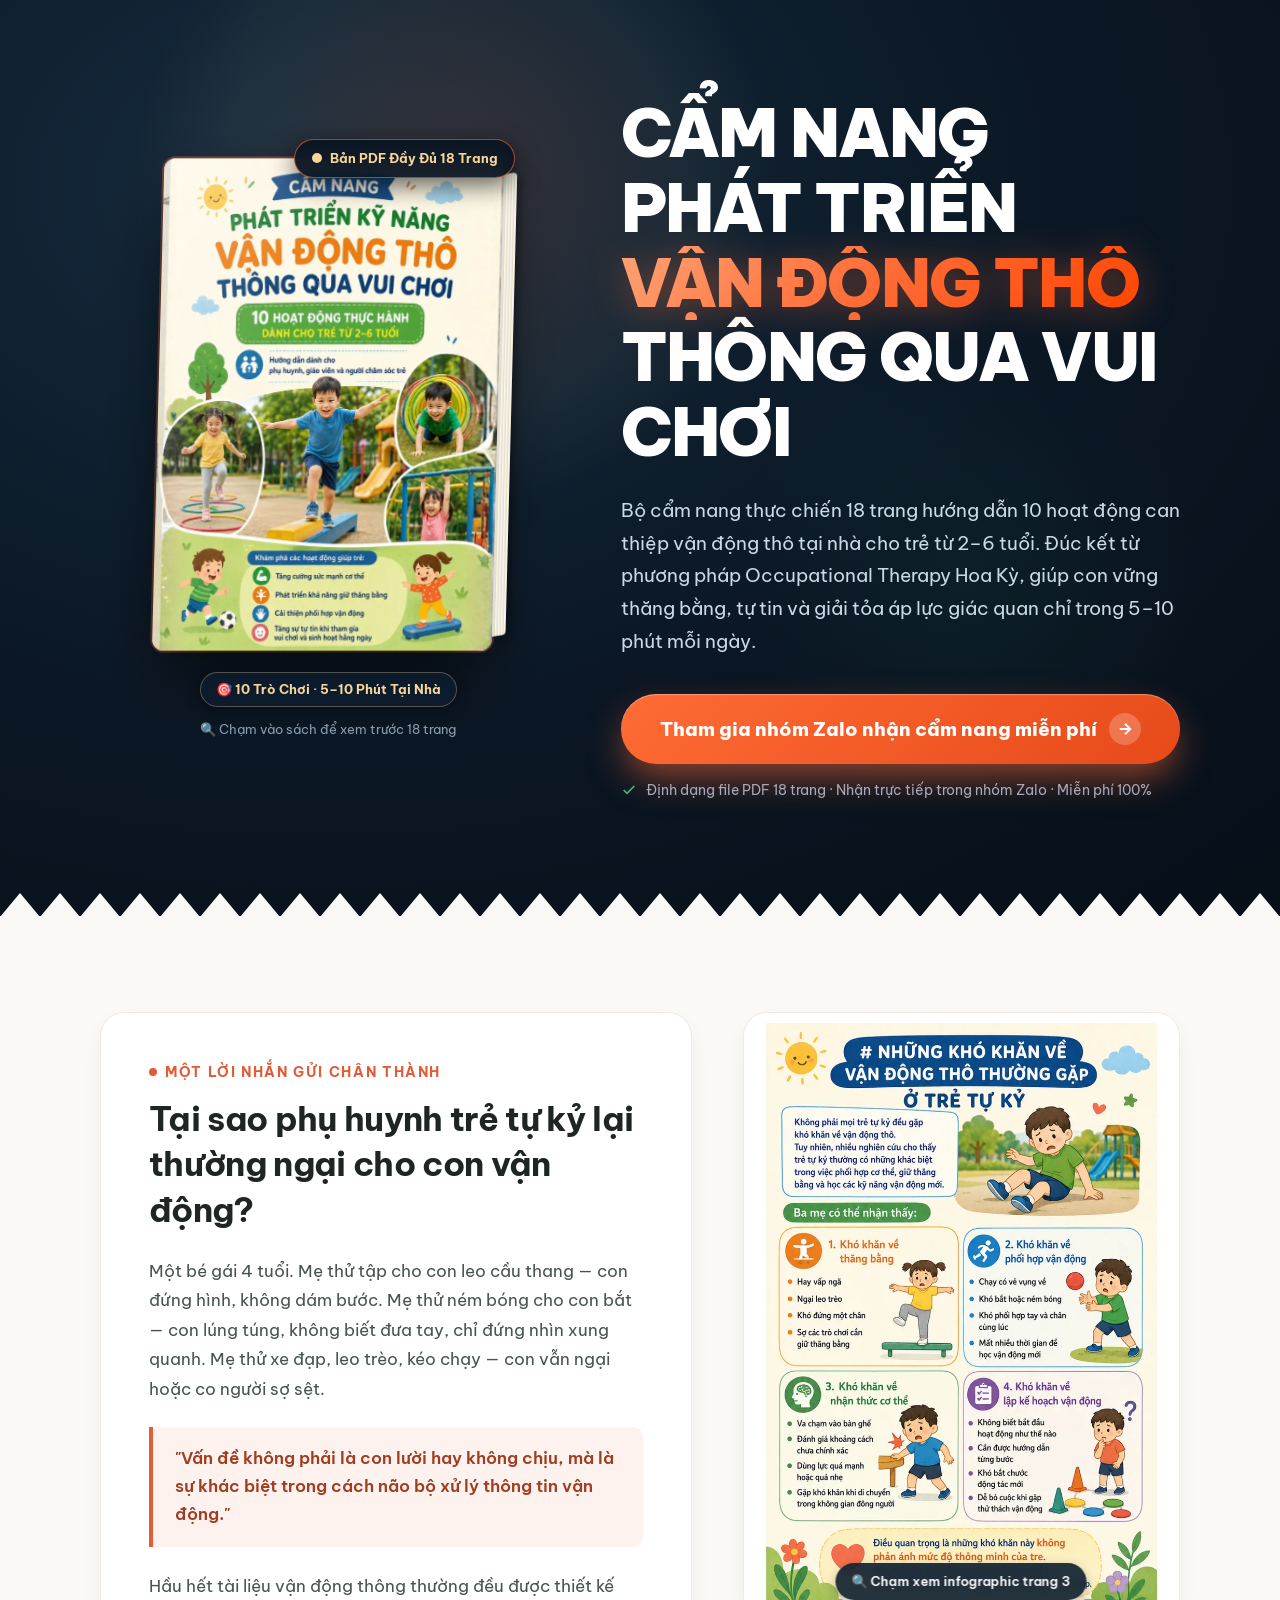
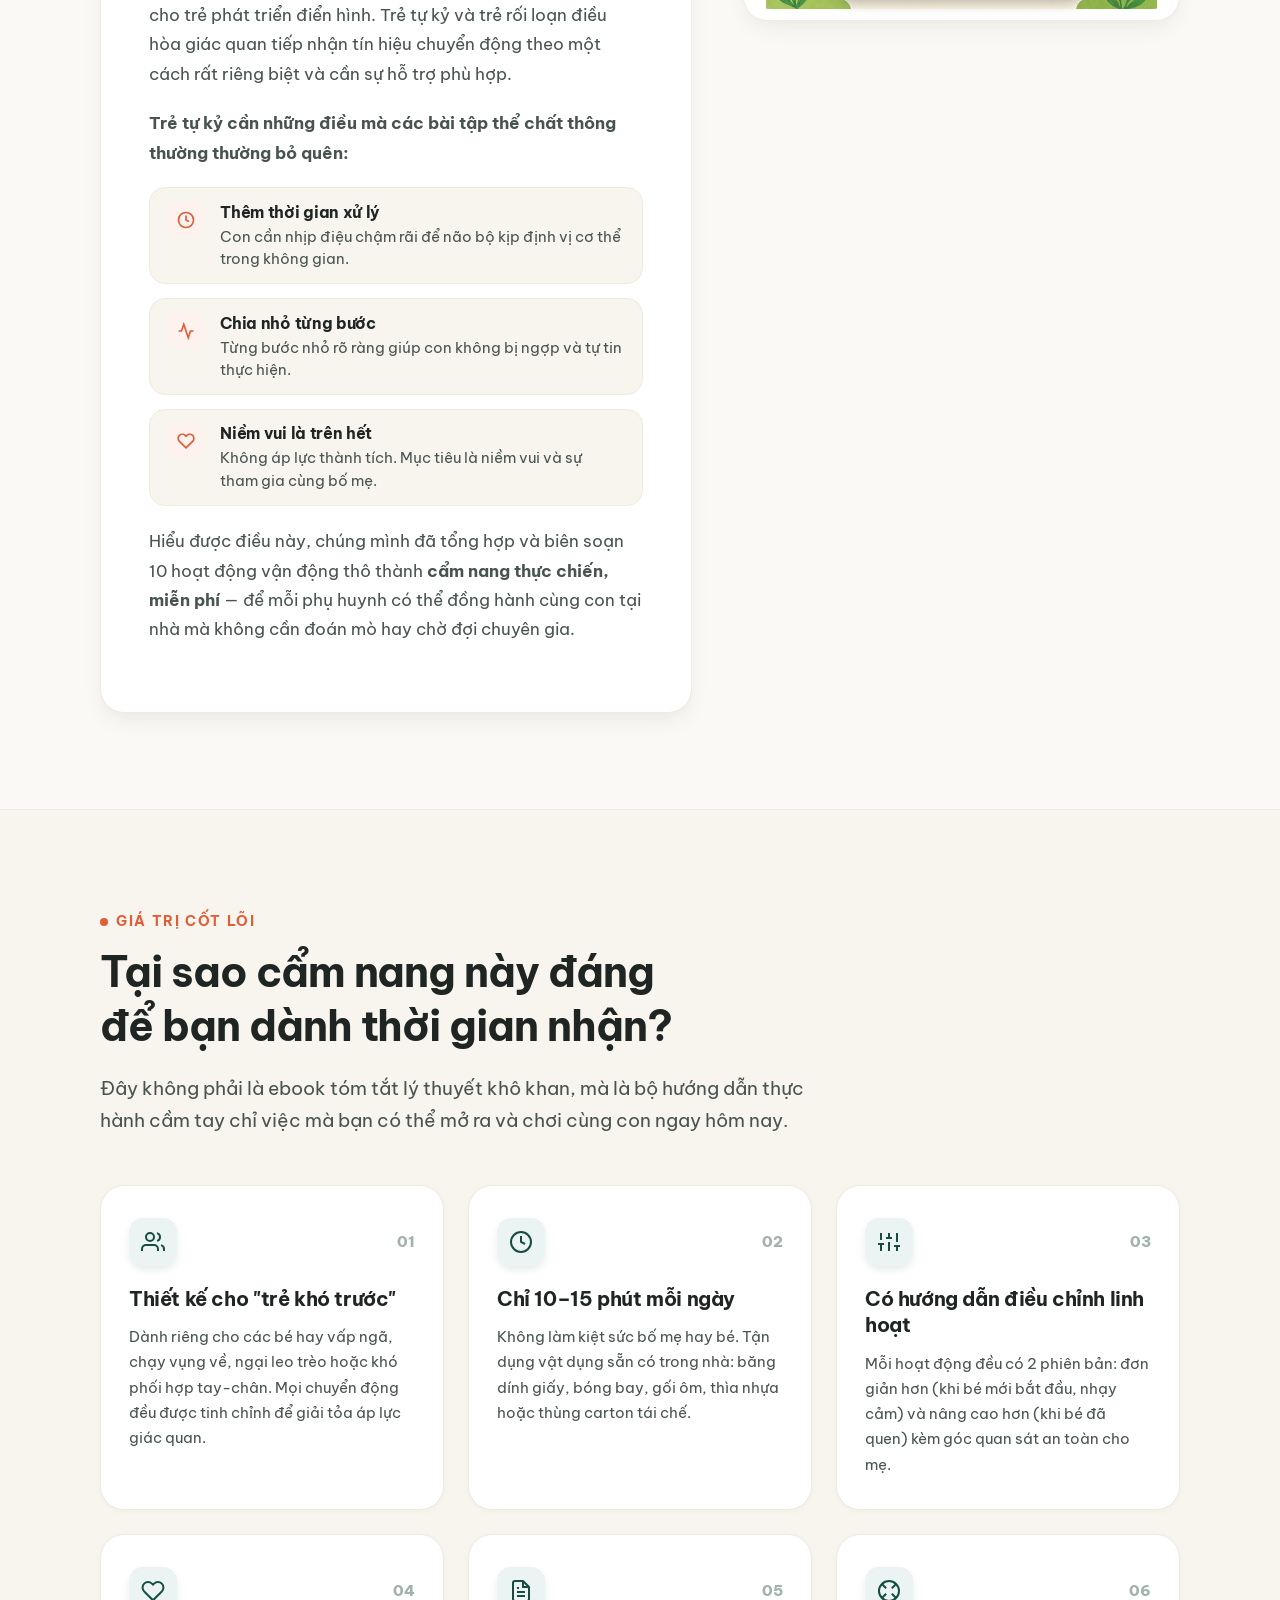
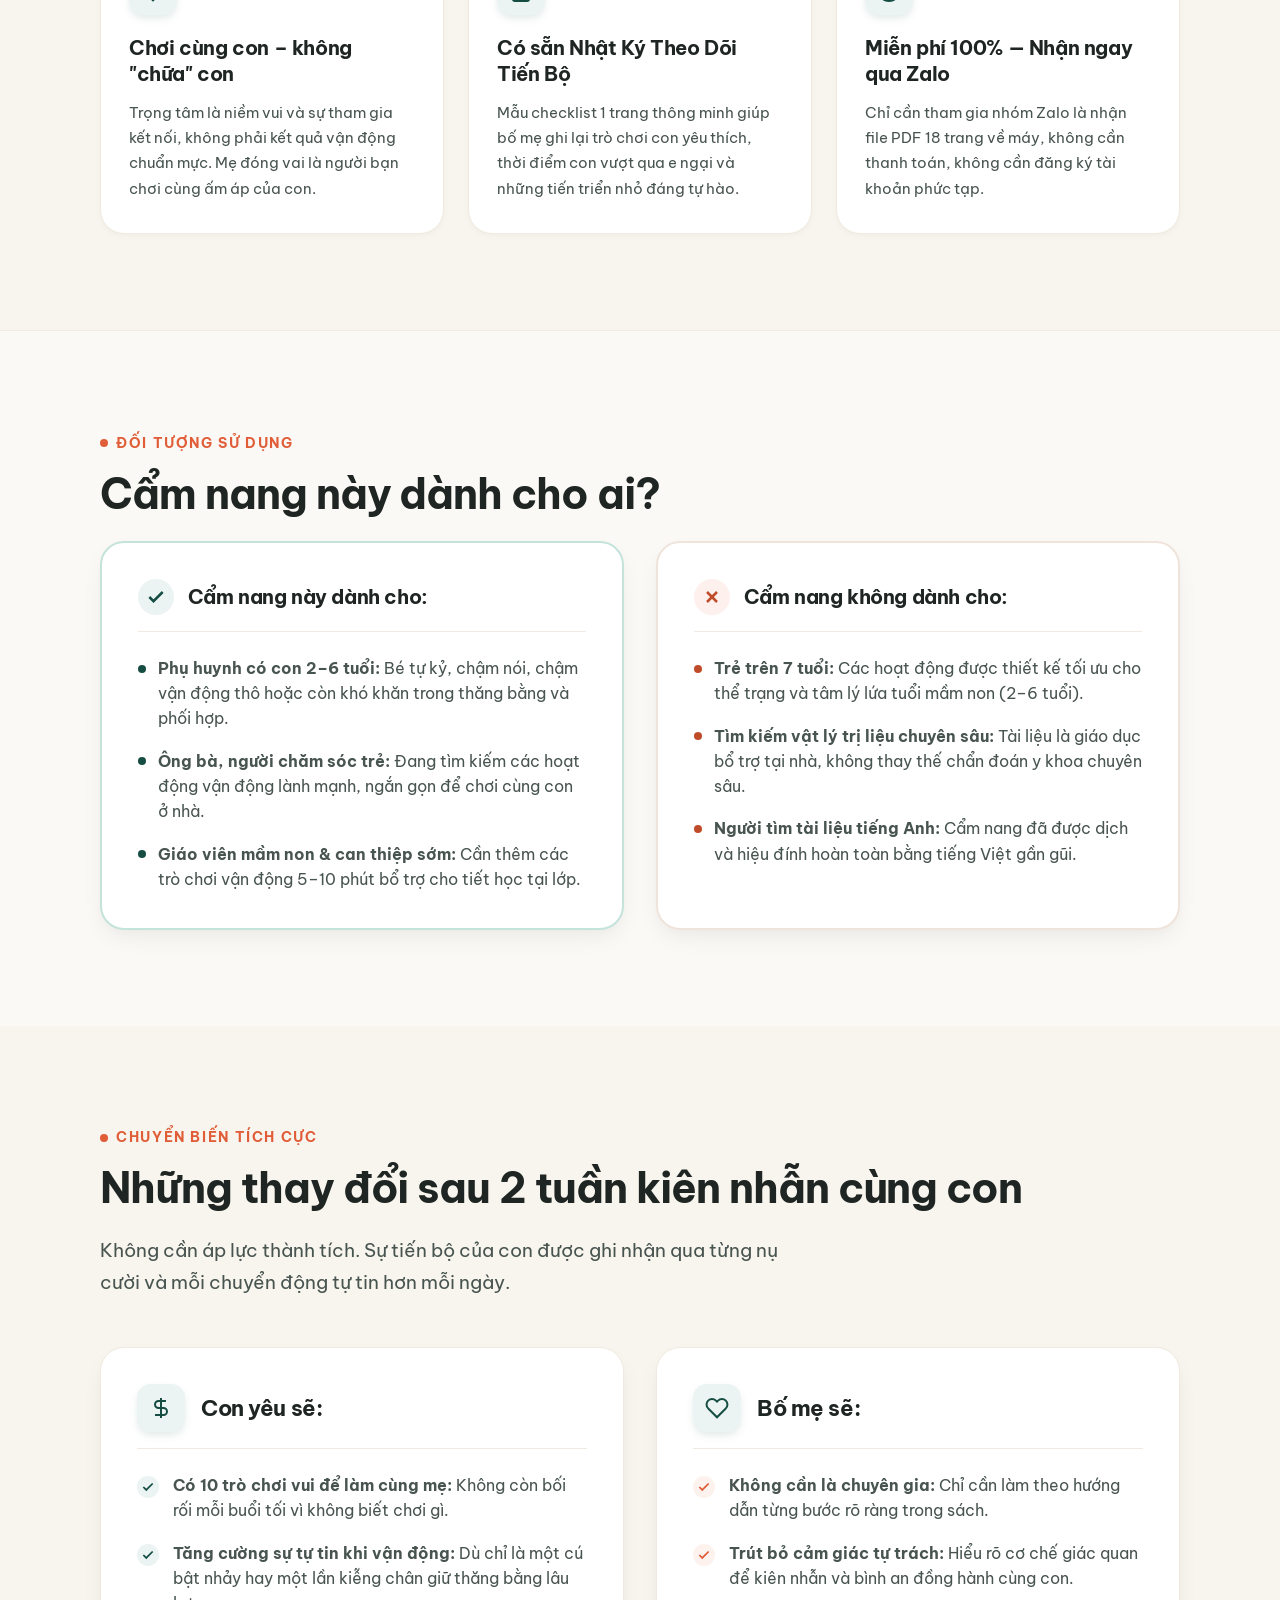
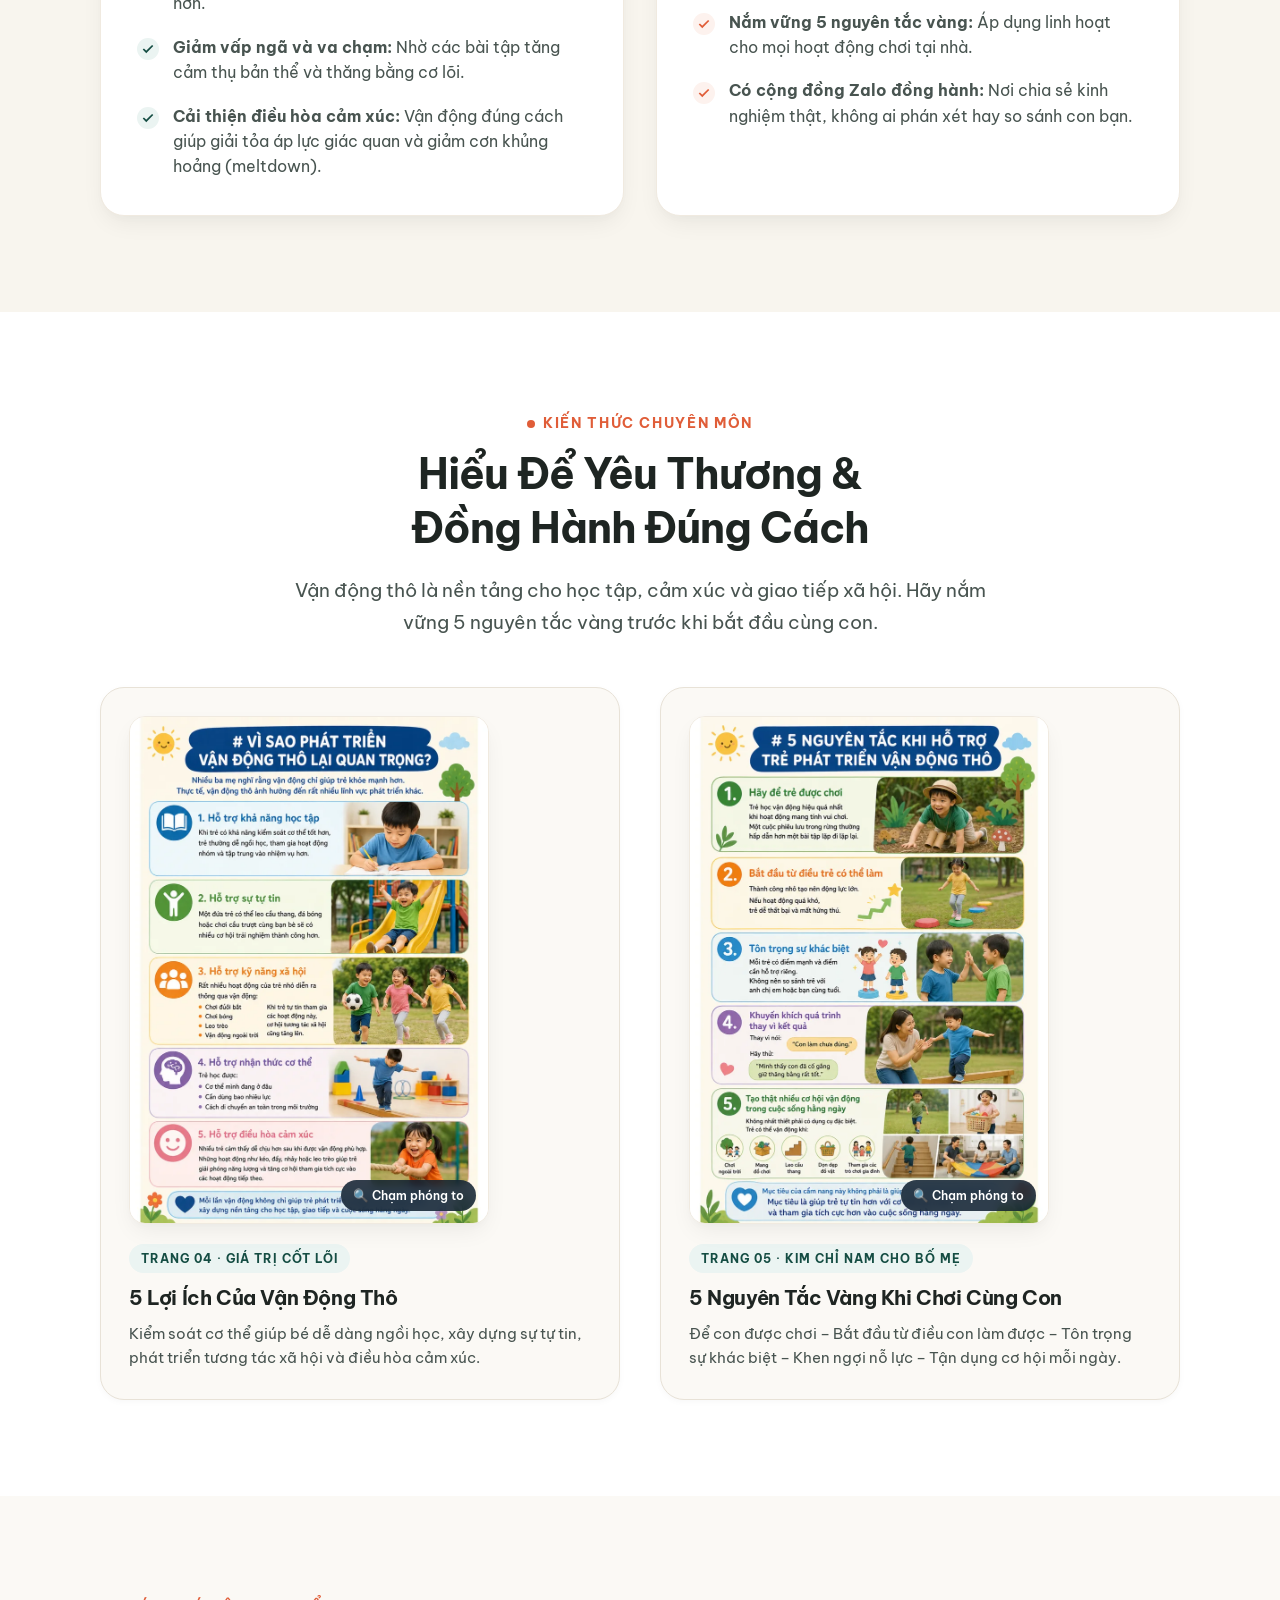
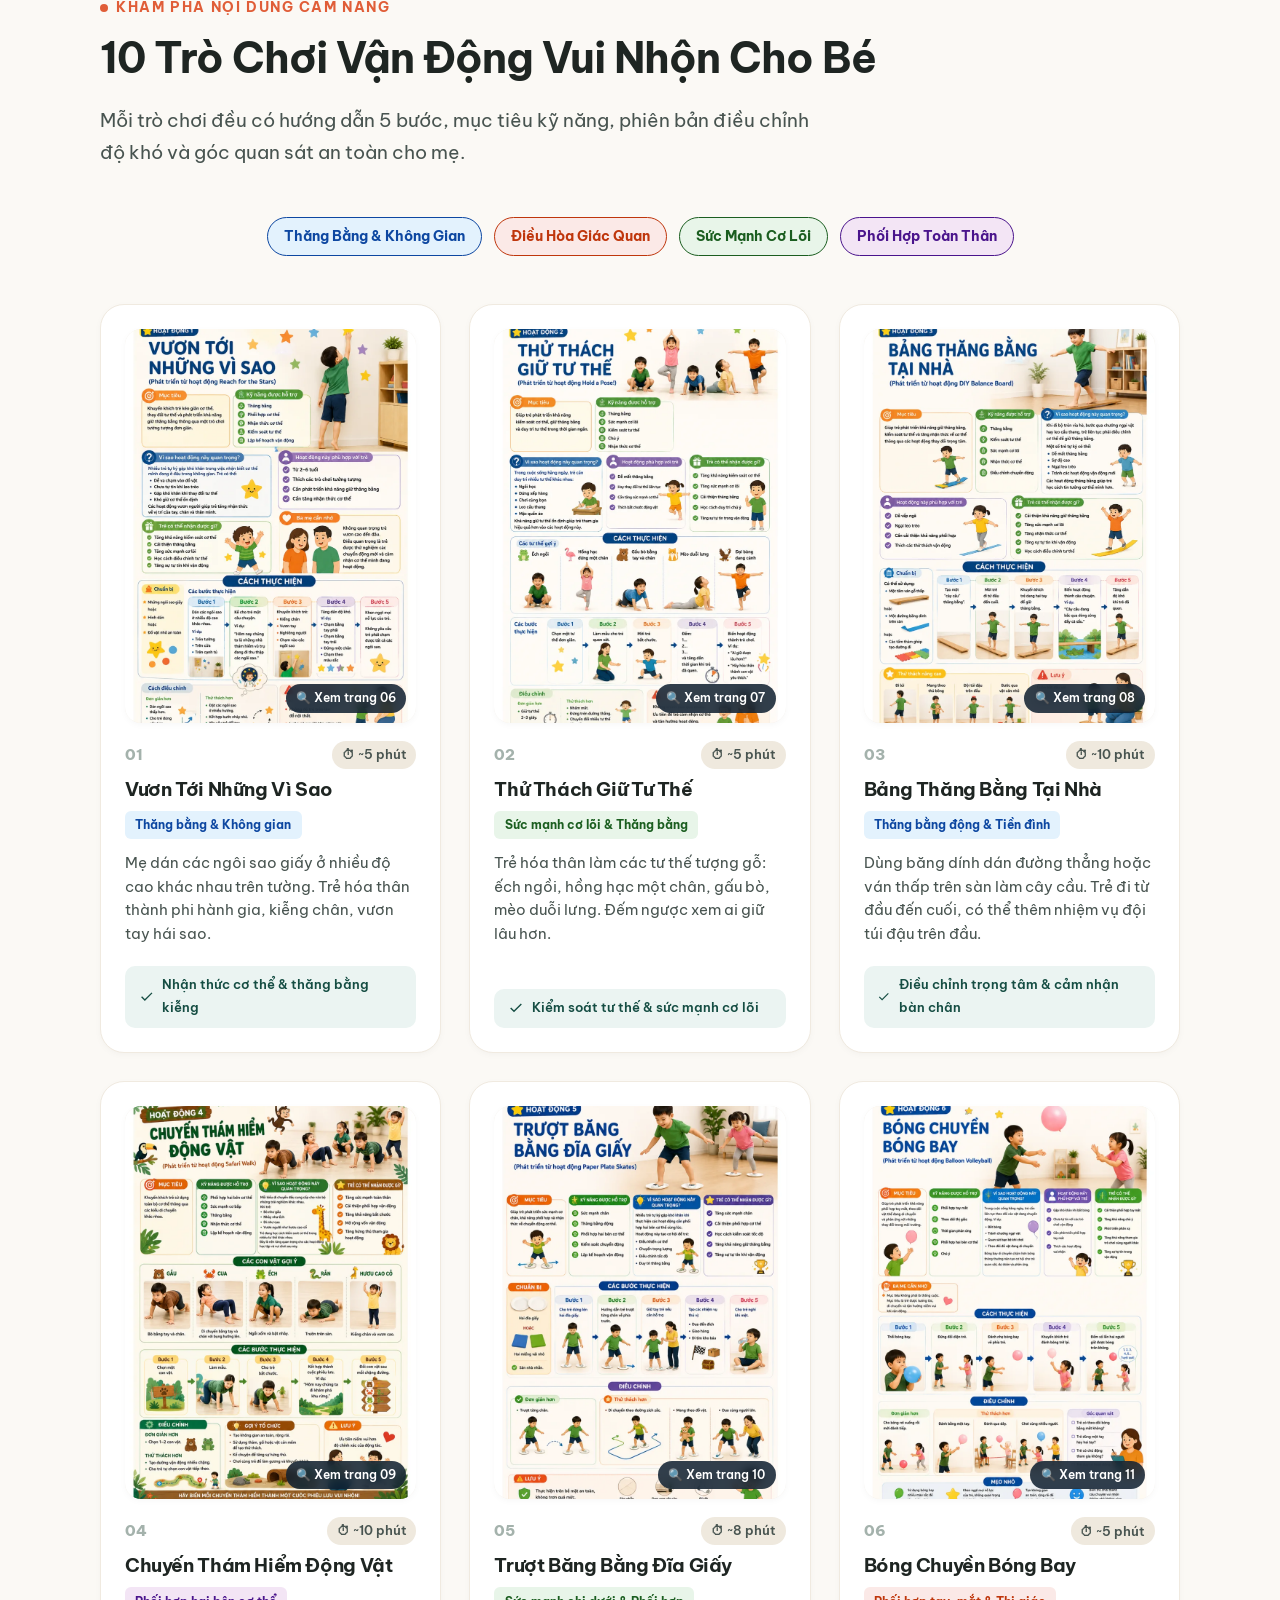
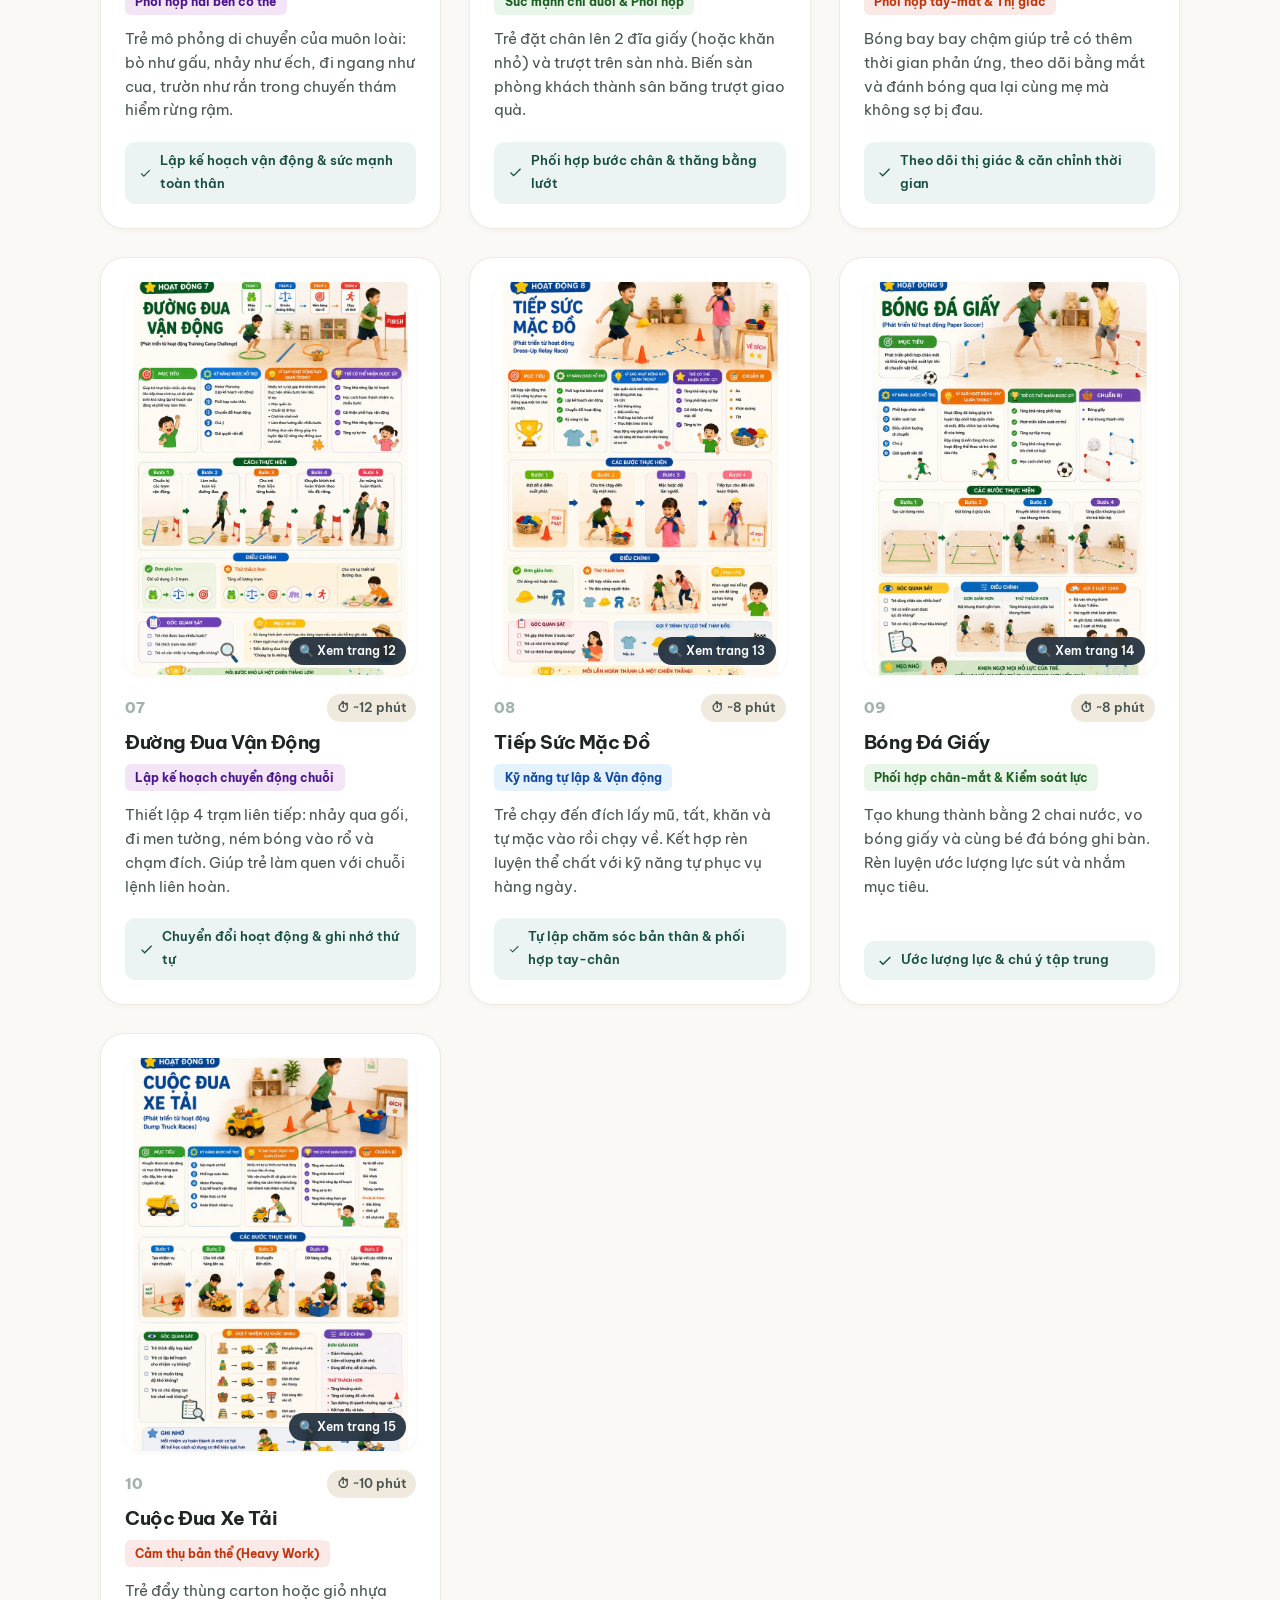
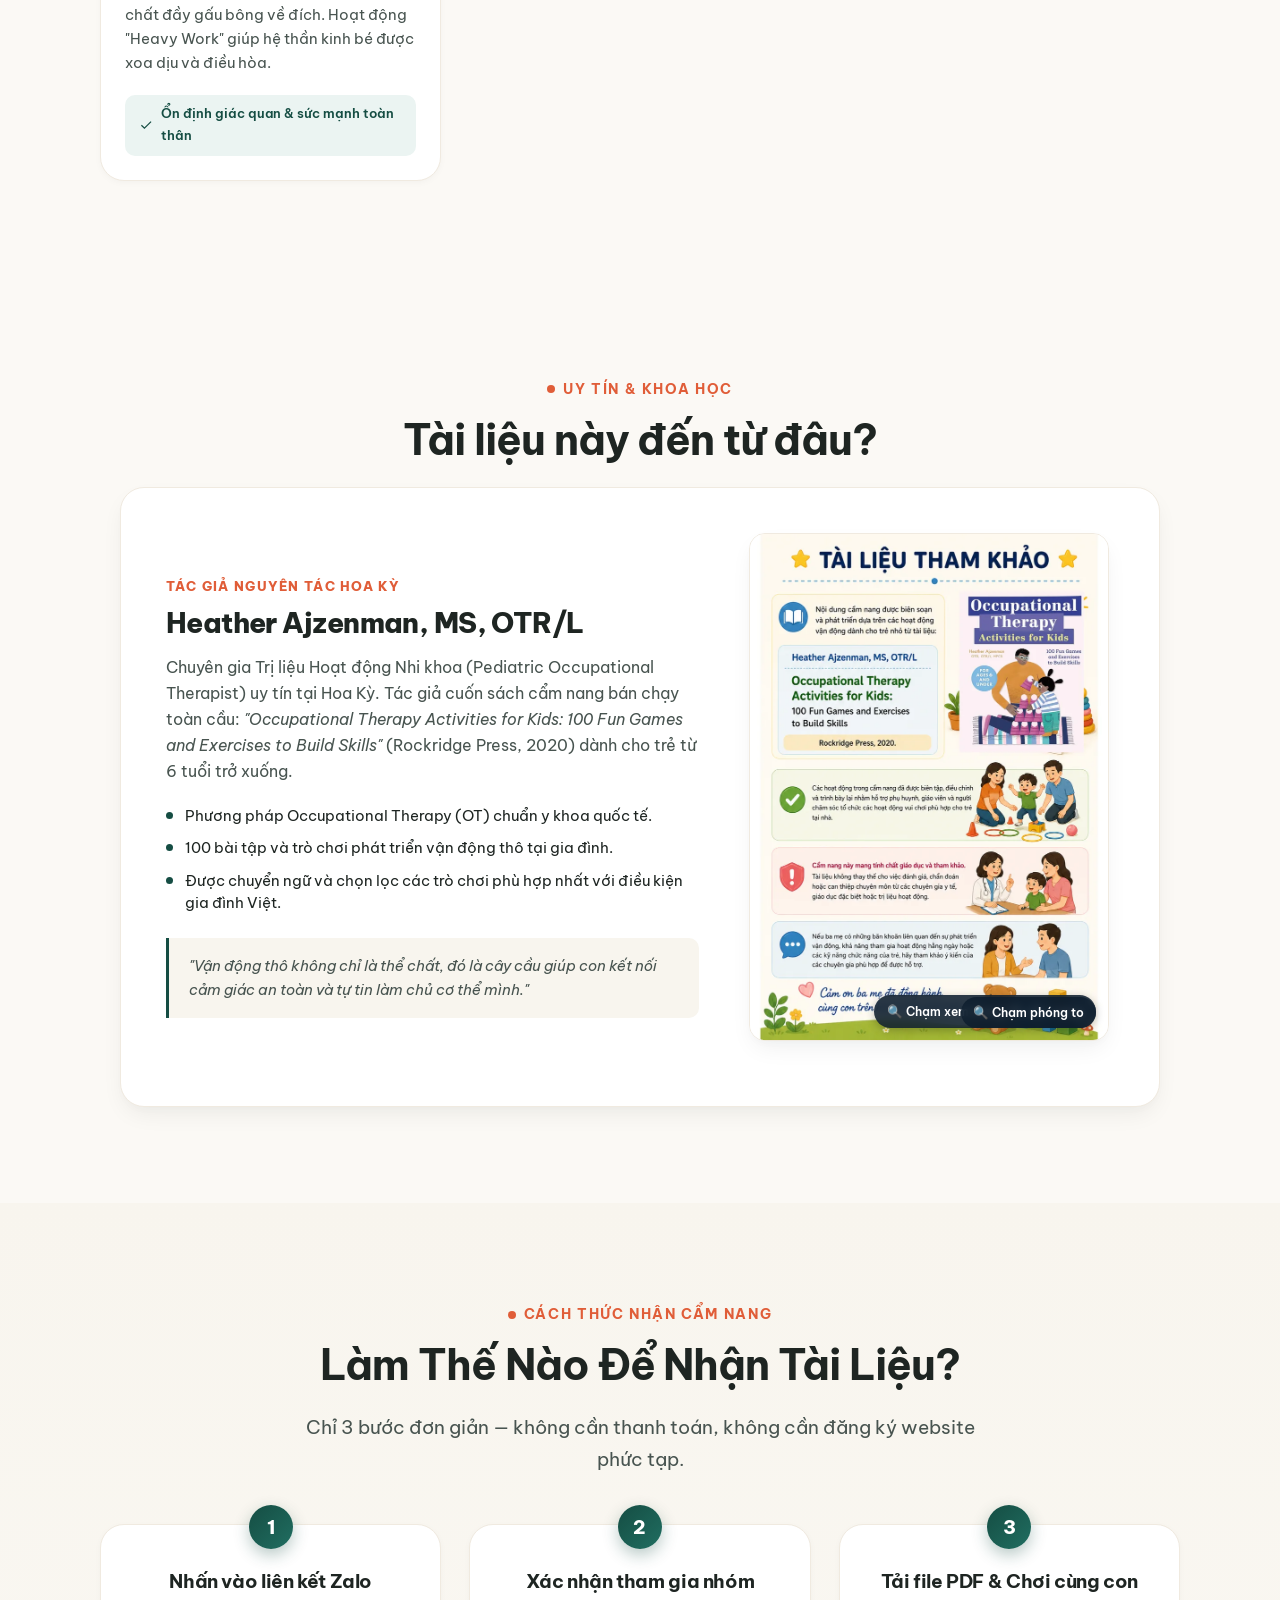
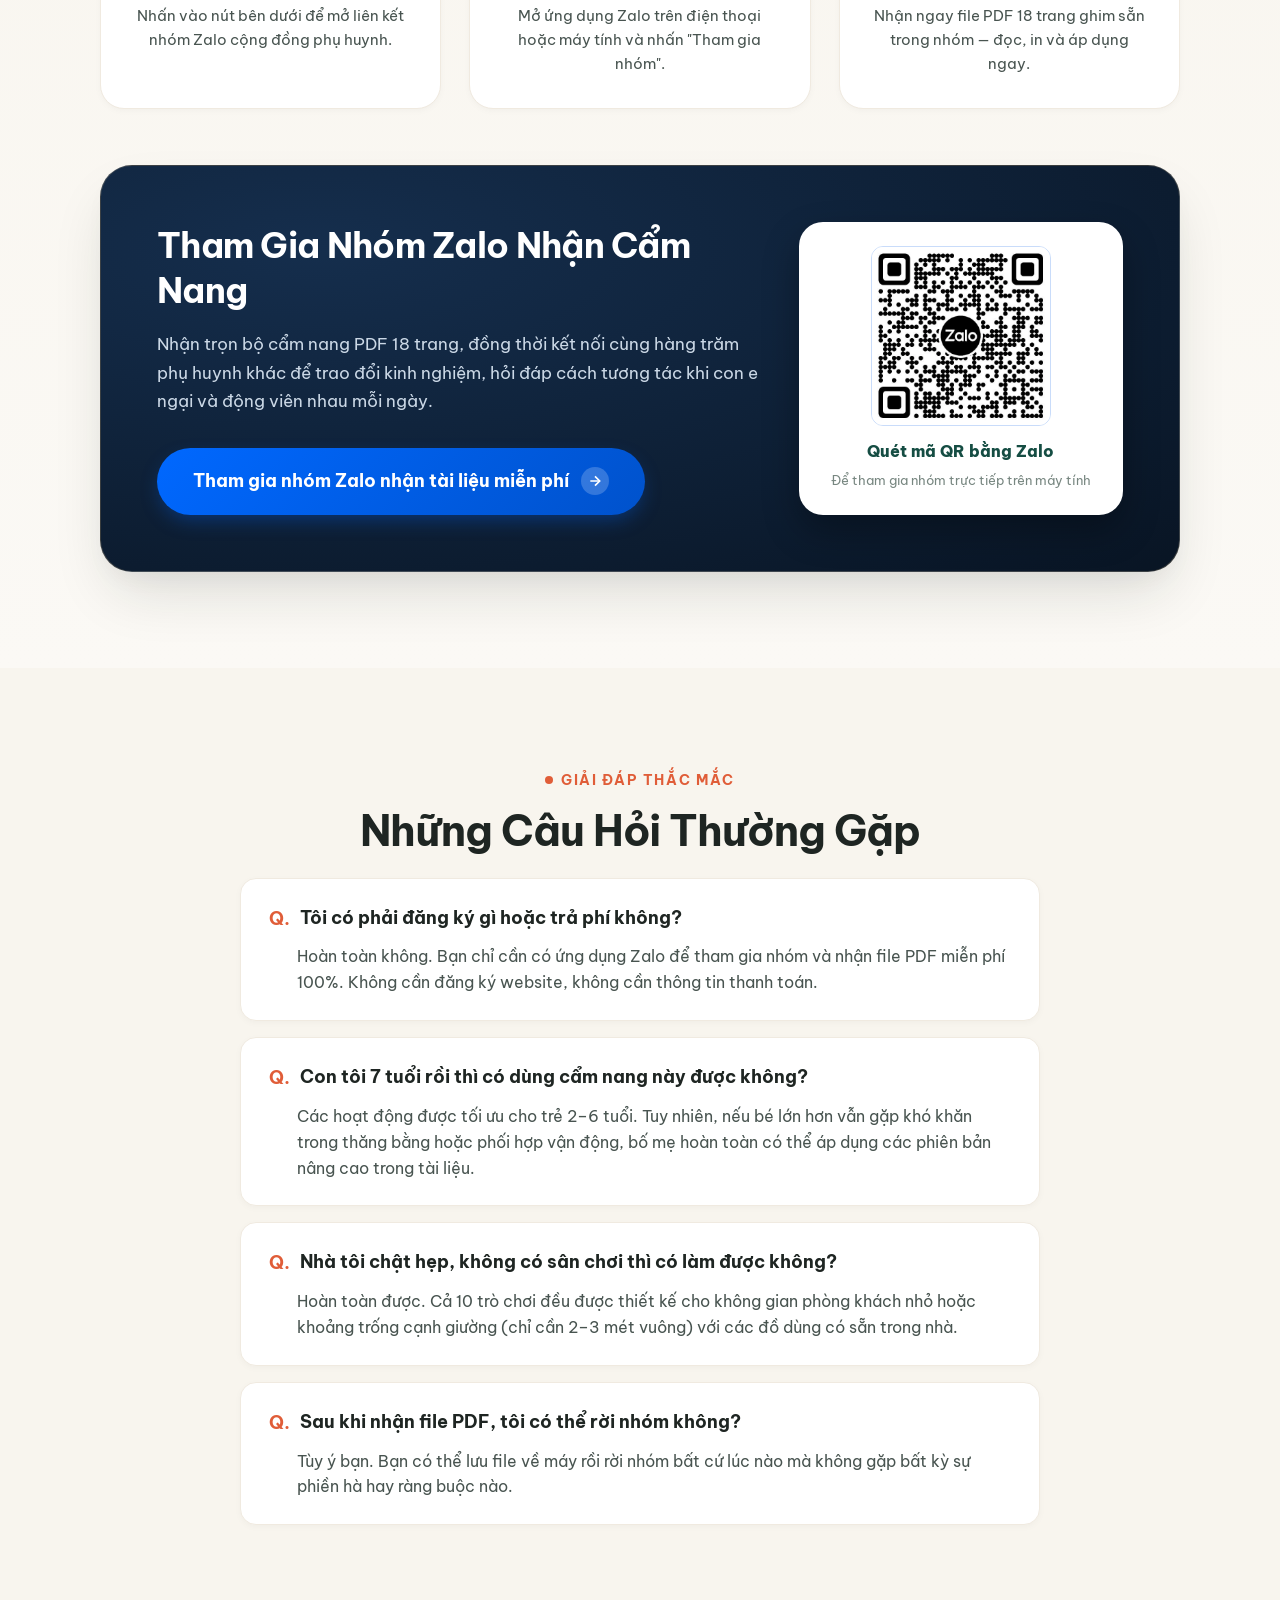
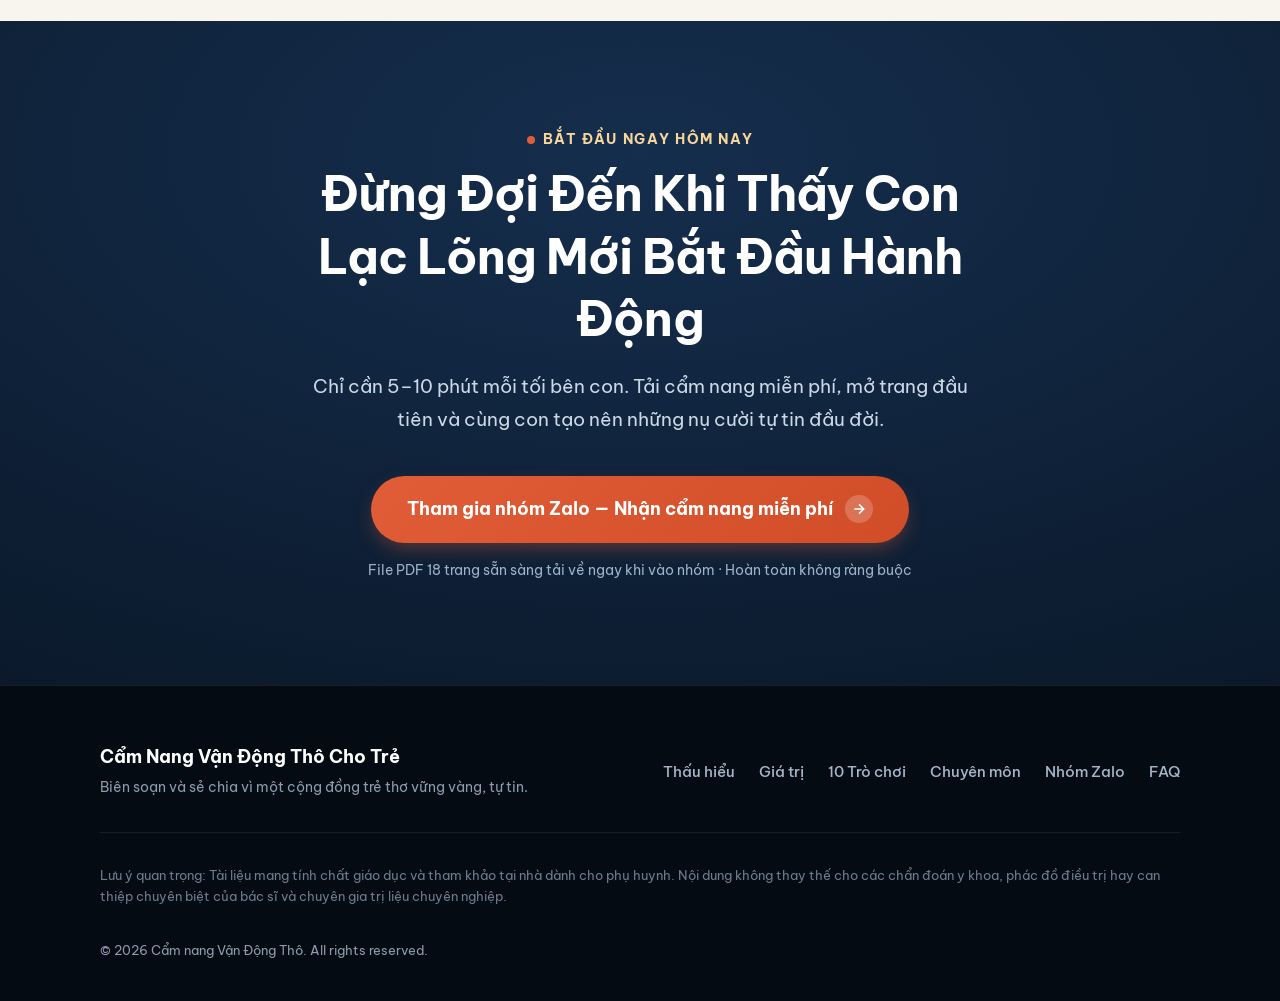
==== index.html @ c47376fb "fix(layout): optimize empathy infographic framing and convert expert section to balanced 2-column sp" ====
<!DOCTYPE html>
<html lang="vi">
<head>
  <meta charset="UTF-8">
  <meta name="viewport" content="width=device-width, initial-scale=1.0">
  <title>Tặng Miễn Phí: 10 Trò Chơi Vui Giúp Bé Tự Kỷ Vững Vàng Từng Bước - Cẩm Nang Vận Động Thô</title>
  <meta name="description" content="Cẩm nang 18 trang hướng dẫn 10 trò chơi vận động thô tại nhà dành cho trẻ tự kỷ và chậm vận động từ 2-6 tuổi. Dễ áp dụng, không cần phòng tập, hoàn toàn miễn phí qua nhóm Zalo.">
  <link rel="preconnect" href="https://fonts.googleapis.com">
  <link rel="preconnect" href="https://fonts.gstatic.com" crossorigin>
  <link href="https://fonts.googleapis.com/css2?family=Be+Vietnam+Pro:ital,wght@0,300;0,400;0,500;0,600;0,700;0,800;1,400;1,500;1,600&display=swap" rel="stylesheet">
  <link rel="stylesheet" href="style.css?v=4">
  <link rel="canonical" href="https://zalo.me/g/urf9rsgbp4qki5gvxbya">
</head>
<body>

<a class="skip" href="#main">Chuyển đến nội dung chính</a>

<main id="main">

  <!-- =========================================================================
       SECTION 1: HERO LEAD MAGNET (BÁN SÁCH 2 CỘT 45/55 - NỀN TỐI TƯƠNG PHẢN CAO)
       ========================================================================= -->
  <section class="hero-lead-magnet" aria-labelledby="hero-heading">
    <div class="wrap">
      <div class="hero-dark-grid">
        
        <!-- Cột Trái (~45%): [ẢNH] Bìa Sách 3D Nổi Khối -->
        <div class="hero-dark-media">
          <div class="book-mockup-stage">
            <div class="luxury-badge-pill" aria-hidden="true">
              <svg width="12" height="12" viewBox="0 0 24 24" fill="#F8D59A"><circle cx="12" cy="12" r="10"/></svg>
              <span>Bản PDF Đầy Đủ 18 Trang</span>
            </div>

            <div class="book-3d-luxury" onclick="openLightbox(0)" style="cursor: pointer;" title="Chạm để xem trước 18 trang cẩm nang">
              <div class="book-pages-edge" aria-hidden="true"></div>
              <img src="assets/pages/page_1.webp" alt="Bìa Sách Cẩm Nang Phát Triển Kỹ Năng Vận Động Thô Thông Qua Vui Chơi" width="360" height="508" loading="eager">
            </div>
            
            <div class="book-feature-pill" aria-hidden="true">
              <span>🎯 10 Trò Chơi · 5–10 Phút Tại Nhà</span>
            </div>

            <span class="book-hover-hint">🔍 Chạm vào sách để xem trước 18 trang</span>
          </div>
        </div>

        <!-- Cột Phải (~55%): [TIÊU ĐỀ][MÔ TẢ][CTA] -->
        <div class="hero-dark-copy">
          <!-- [TIÊU ĐỀ] H1 RẤT LỚN ~64px WEIGHT 900 IN HOA PHÂN DÒNG CÂN ĐỐI -->
          <h1 id="hero-heading" class="hero-dark-title">
            CẨM NANG PHÁT TRIỂN<br>
            <span class="hero-accent-word">VẬN ĐỘNG THÔ</span><br>
            THÔNG QUA VUI CHƠI
          </h1>

          <!-- [MÔ TẢ] 2-3 CÂU SÚC TÍCH -->
          <p class="hero-dark-desc">
            Bộ cẩm nang thực chiến 18 trang hướng dẫn 10 hoạt động can thiệp vận động thô tại nhà cho trẻ từ 2–6 tuổi. Đúc kết từ phương pháp Occupational Therapy Hoa Kỳ, giúp con vững thăng bằng, tự tin và giải tỏa áp lực giác quan chỉ trong 5–10 phút mỗi ngày.
          </p>

          <!-- [CTA] NÚT KÊU GỌI HÀNH ĐỘNG DÙNG MÀU NHẤN NỔI -->
          <div class="hero-dark-cta-group">
            <a href="https://zalo.me/g/urf9rsgbp4qki5gvxbya" class="btn btn-hero-cta">
              <span>Tham gia nhóm Zalo nhận cẩm nang miễn phí</span>
              <div class="cta-arrow-circle" aria-hidden="true">
                <svg width="18" height="18" viewBox="0 0 24 24" fill="none" stroke="currentColor" stroke-width="2.5"><path d="M5 12h14"></path><path d="m12 5 7 7-7 7"></path></svg>
              </div>
            </a>
            <p class="hero-dark-subnote">
              <svg width="16" height="16" viewBox="0 0 24 24" fill="none" stroke="currentColor" stroke-width="2.5"><polyline points="20 6 9 17 4 12"></polyline></svg>
              <span>Định dạng file PDF 18 trang · Nhận trực tiếp trong nhóm Zalo · Miễn phí 100%</span>
            </p>
          </div>
        </div>

      </div>
    </div>

    <!-- CẠNH DƯỚI TRANG TRÍ RĂNG CƯA -->
    <div class="hero-sawtooth-divider" aria-hidden="true"></div>
  </section>

  <!-- =========================================================================
       SECTION 2: EMPATHY / THẤU HIỂU NỖI ĐAU
       ========================================================================= -->
  <section class="empathy-section" id="empathy" aria-labelledby="empathy-heading">
    <div class="wrap">
      <div class="empathy-split-grid">
        <div class="letter-card">
          <p class="section-eyebrow">Một lời nhắn gửi chân thành</p>
          <h2 id="empathy-heading" class="letter-title">
            Tại sao phụ huynh trẻ tự kỷ lại thường ngại cho con vận động?
          </h2>

          <div class="letter-body">
            <p>
              Một bé gái 4 tuổi. Mẹ thử tập cho con leo cầu thang — con đứng hình, không dám bước. Mẹ thử ném bóng cho con bắt — con lúng túng, không biết đưa tay, chỉ đứng nhìn xung quanh. Mẹ thử xe đạp, leo trèo, kéo chạy — con vẫn ngại hoặc co người sợ sệt.
            </p>

            <div class="quote-highlight">
              "Vấn đề không phải là con lười hay không chịu, mà là sự khác biệt trong cách não bộ xử lý thông tin vận động."
            </div>

            <p>
              Hầu hết tài liệu vận động thông thường đều được thiết kế cho trẻ phát triển điển hình. Trẻ tự kỷ và trẻ rối loạn điều hòa giác quan tiếp nhận tín hiệu chuyển động theo một cách rất riêng biệt và cần sự hỗ trợ phù hợp.
            </p>

            <p><strong>Trẻ tự kỷ cần những điều mà các bài tập thể chất thông thường thường bỏ quên:</strong></p>

            <div class="need-pills">
              <div class="need-pill">
                <div class="need-icon" aria-hidden="true">
                  <svg width="18" height="18" viewBox="0 0 24 24" fill="none" stroke="currentColor" stroke-width="2.2"><circle cx="12" cy="12" r="10"></circle><polyline points="12 6 12 12 16 14"></polyline></svg>
                </div>
                <div class="need-text">
                  <h4>Thêm thời gian xử lý</h4>
                  <p>Con cần nhịp điệu chậm rãi để não bộ kịp định vị cơ thể trong không gian.</p>
                </div>
              </div>

              <div class="need-pill">
                <div class="need-icon" aria-hidden="true">
                  <svg width="18" height="18" viewBox="0 0 24 24" fill="none" stroke="currentColor" stroke-width="2.2"><polyline points="22 12 18 12 15 21 9 3 6 12 2 12"></polyline></svg>
                </div>
                <div class="need-text">
                  <h4>Chia nhỏ từng bước</h4>
                  <p>Từng bước nhỏ rõ ràng giúp con không bị ngợp và tự tin thực hiện.</p>
                </div>
              </div>

              <div class="need-pill">
                <div class="need-icon" aria-hidden="true">
                  <svg width="18" height="18" viewBox="0 0 24 24" fill="none" stroke="currentColor" stroke-width="2.2"><path d="M20.84 4.61a5.5 5.5 0 0 0-7.78 0L12 5.67l-1.06-1.06a5.5 5.5 0 0 0-7.78 7.78l1.06 1.06L12 21.23l7.78-7.78 1.06-1.06a5.5 5.5 0 0 0 0-7.78z"></path></svg>
                </div>
                <div class="need-text">
                  <h4>Niềm vui là trên hết</h4>
                  <p>Không áp lực thành tích. Mục tiêu là niềm vui và sự tham gia cùng bố mẹ.</p>
                </div>
              </div>
            </div>

            <p style="margin-top: 1rem;">
              Hiểu được điều này, chúng mình đã tổng hợp và biên soạn 10 hoạt động vận động thô thành <strong>cẩm nang thực chiến, miễn phí</strong> — để mỗi phụ huynh có thể đồng hành cùng con tại nhà mà không cần đoán mò hay chờ đợi chuyên gia.
            </p>
          </div>
        </div>

        <!-- Right: Real Infographic Page 3 -->
        <div class="infographic-wrapper">
          <div class="infographic-card" onclick="openLightbox(2)" role="region" aria-label="Infographic những khó khăn về vận động thô ở trẻ tự kỷ" title="Chạm để phóng to xem chi tiết">
            <img src="assets/pages/page_3.webp" alt="Trang 3 cẩm nang: 4 khó khăn về vận động thô thường gặp ở trẻ tự kỷ (Thăng bằng, phối hợp, nhận thức cơ thể, lập kế hoạch)" class="infographic-img" width="500" height="707" loading="lazy">
            <span class="infographic-zoom-tag">🔍 Chạm xem infographic trang 3</span>
          </div>
        </div>
      </div>
    </div>
  </section>

  <!-- =========================================================================
       SECTION 3: USP BENTO GRID (6 GIÁ TRỊ CỐT LÕI)
       ========================================================================= -->
  <section class="usp-section" id="usp" aria-labelledby="usp-heading">
    <div class="wrap">
      <p class="section-eyebrow">Giá trị cốt lõi</p>
      <h2 id="usp-heading" class="section-title">Tại sao cẩm nang này đáng để bạn dành thời gian nhận?</h2>
      <p class="section-lead">Đây không phải là ebook tóm tắt lý thuyết khô khan, mà là bộ hướng dẫn thực hành cầm tay chỉ việc mà bạn có thể mở ra và chơi cùng con ngay hôm nay.</p>

      <div class="usp-grid">
        <article class="usp-card">
          <div class="usp-card-header">
            <div class="usp-icon-wrap" aria-hidden="true">
              <svg width="24" height="24" viewBox="0 0 24 24" fill="none" stroke="currentColor" stroke-width="2"><path d="M17 21v-2a4 4 0 0 0-4-4H5a4 4 0 0 0-4 4v2"></path><circle cx="9" cy="7" r="4"></circle><path d="M23 21v-2a4 4 0 0 0-3-3.87"></path><path d="M16 3.13a4 4 0 0 1 0 7.75"></path></svg>
            </div>
            <span class="usp-badge-no">01</span>
          </div>
          <h3>Thiết kế cho "trẻ khó trước"</h3>
          <p>Dành riêng cho các bé hay vấp ngã, chạy vụng về, ngại leo trèo hoặc khó phối hợp tay-chân. Mọi chuyển động đều được tinh chỉnh để giải tỏa áp lực giác quan.</p>
        </article>

        <article class="usp-card">
          <div class="usp-card-header">
            <div class="usp-icon-wrap" aria-hidden="true">
              <svg width="24" height="24" viewBox="0 0 24 24" fill="none" stroke="currentColor" stroke-width="2"><circle cx="12" cy="12" r="10"></circle><polyline points="12 6 12 12 16 14"></polyline></svg>
            </div>
            <span class="usp-badge-no">02</span>
          </div>
          <h3>Chỉ 10–15 phút mỗi ngày</h3>
          <p>Không làm kiệt sức bố mẹ hay bé. Tận dụng vật dụng sẵn có trong nhà: băng dính giấy, bóng bay, gối ôm, thìa nhựa hoặc thùng carton tái chế.</p>
        </article>

        <article class="usp-card">
          <div class="usp-card-header">
            <div class="usp-icon-wrap" aria-hidden="true">
              <svg width="24" height="24" viewBox="0 0 24 24" fill="none" stroke="currentColor" stroke-width="2"><line x1="4" y1="21" x2="4" y2="14"></line><line x1="4" y1="10" x2="4" y2="3"></line><line x1="12" y1="21" x2="12" y2="12"></line><line x1="12" y1="8" x2="12" y2="3"></line><line x1="20" y1="21" x2="20" y2="16"></line><line x1="20" y1="12" x2="20" y2="3"></line><line x1="1" y1="14" x2="7" y2="14"></line><line x1="9" y1="8" x2="15" y2="8"></line><line x1="17" y1="16" x2="23" y2="16"></line></svg>
            </div>
            <span class="usp-badge-no">03</span>
          </div>
          <h3>Có hướng dẫn điều chỉnh linh hoạt</h3>
          <p>Mỗi hoạt động đều có 2 phiên bản: đơn giản hơn (khi bé mới bắt đầu, nhạy cảm) và nâng cao hơn (khi bé đã quen) kèm góc quan sát an toàn cho mẹ.</p>
        </article>

        <article class="usp-card">
          <div class="usp-card-header">
            <div class="usp-icon-wrap" aria-hidden="true">
              <svg width="24" height="24" viewBox="0 0 24 24" fill="none" stroke="currentColor" stroke-width="2"><path d="M20.84 4.61a5.5 5.5 0 0 0-7.78 0L12 5.67l-1.06-1.06a5.5 5.5 0 0 0-7.78 7.78l1.06 1.06L12 21.23l7.78-7.78 1.06-1.06a5.5 5.5 0 0 0 0-7.78z"></path></svg>
            </div>
            <span class="usp-badge-no">04</span>
          </div>
          <h3>Chơi cùng con – không "chữa" con</h3>
          <p>Trọng tâm là niềm vui và sự tham gia kết nối, không phải kết quả vận động chuẩn mực. Mẹ đóng vai là người bạn chơi cùng ấm áp của con.</p>
        </article>

        <article class="usp-card">
          <div class="usp-card-header">
            <div class="usp-icon-wrap" aria-hidden="true">
              <svg width="24" height="24" viewBox="0 0 24 24" fill="none" stroke="currentColor" stroke-width="2"><path d="M14 2H6a2 2 0 0 0-2 2v16a2 2 0 0 0 2 2h12a2 2 0 0 0 2-2V8z"></path><polyline points="14 2 14 8 20 8"></polyline><line x1="16" y1="13" x2="8" y2="13"></line><line x1="16" y1="17" x2="8" y2="17"></line><polyline points="10 9 9 9 8 9"></polyline></svg>
            </div>
            <span class="usp-badge-no">05</span>
          </div>
          <h3>Có sẵn Nhật Ký Theo Dõi Tiến Bộ</h3>
          <p>Mẫu checklist 1 trang thông minh giúp bố mẹ ghi lại trò chơi con yêu thích, thời điểm con vượt qua e ngại và những tiến triển nhỏ đáng tự hào.</p>
        </article>

        <article class="usp-card">
          <div class="usp-card-header">
            <div class="usp-icon-wrap" aria-hidden="true">
              <svg width="24" height="24" viewBox="0 0 24 24" fill="none" stroke="currentColor" stroke-width="2"><circle cx="12" cy="12" r="10"></circle><path d="m4.93 4.93 4.24 4.24"></path><path d="m14.83 9.17 4.24-4.24"></path><path d="m14.83 14.83 4.24 4.24"></path><path d="m9.17 14.83-4.24 4.24"></path></svg>
            </div>
            <span class="usp-badge-no">06</span>
          </div>
          <h3>Miễn phí 100% — Nhận ngay qua Zalo</h3>
          <p>Chỉ cần tham gia nhóm Zalo là nhận file PDF 18 trang về máy, không cần thanh toán, không cần đăng ký tài khoản phức tạp.</p>
        </article>
      </div>
    </div>
  </section>

  <!-- =========================================================================
       SECTION 4: DÀNH CHO AI & KHÔNG DÀNH CHO AI
       ========================================================================= -->
  <section class="who-section" aria-labelledby="who-heading">
    <div class="wrap">
      <p class="section-eyebrow">Đối tượng sử dụng</p>
      <h2 id="who-heading" class="section-title">Cẩm nang này dành cho ai?</h2>

      <div class="who-grid">
        <div class="who-card who-card-for">
          <div class="who-header">
            <div class="who-icon" aria-hidden="true">
              <svg width="20" height="20" viewBox="0 0 24 24" fill="none" stroke="currentColor" stroke-width="3"><polyline points="20 6 9 17 4 12"></polyline></svg>
            </div>
            <h3>Cẩm nang này dành cho:</h3>
          </div>
          <ul class="who-list">
            <li>
              <span class="bullet-dot"></span>
              <span><strong>Phụ huynh có con 2–6 tuổi:</strong> Bé tự kỷ, chậm nói, chậm vận động thô hoặc còn khó khăn trong thăng bằng và phối hợp.</span>
            </li>
            <li>
              <span class="bullet-dot"></span>
              <span><strong>Ông bà, người chăm sóc trẻ:</strong> Đang tìm kiếm các hoạt động vận động lành mạnh, ngắn gọn để chơi cùng con ở nhà.</span>
            </li>
            <li>
              <span class="bullet-dot"></span>
              <span><strong>Giáo viên mầm non & can thiệp sớm:</strong> Cần thêm các trò chơi vận động 5–10 phút bổ trợ cho tiết học tại lớp.</span>
            </li>
          </ul>
        </div>

        <div class="who-card who-card-not">
          <div class="who-header">
            <div class="who-icon" aria-hidden="true">
              <svg width="20" height="20" viewBox="0 0 24 24" fill="none" stroke="currentColor" stroke-width="3"><line x1="18" y1="6" x2="6" y2="18"></line><line x1="6" y1="6" x2="18" y2="18"></line></svg>
            </div>
            <h3>Cẩm nang không dành cho:</h3>
          </div>
          <ul class="who-list">
            <li>
              <span class="bullet-dot"></span>
              <span><strong>Trẻ trên 7 tuổi:</strong> Các hoạt động được thiết kế tối ưu cho thể trạng và tâm lý lứa tuổi mầm non (2–6 tuổi).</span>
            </li>
            <li>
              <span class="bullet-dot"></span>
              <span><strong>Tìm kiếm vật lý trị liệu chuyên sâu:</strong> Tài liệu là giáo dục bổ trợ tại nhà, không thay thế chẩn đoán y khoa chuyên sâu.</span>
            </li>
            <li>
              <span class="bullet-dot"></span>
              <span><strong>Người tìm tài liệu tiếng Anh:</strong> Cẩm nang đã được dịch và hiệu đính hoàn toàn bằng tiếng Việt gần gũi.</span>
            </li>
          </ul>
        </div>
      </div>
    </div>
  </section>

  <!-- =========================================================================
       SECTION 5: BENEFITS MATRIX (CON SẼ... & BỐ MẸ SẼ...)
       ========================================================================= -->
  <section class="benefits-section" id="benefits" aria-labelledby="benefits-heading">
    <div class="wrap">
      <p class="section-eyebrow">Chuyển biến tích cực</p>
      <h2 id="benefits-heading" class="section-title">Những thay đổi sau 2 tuần kiên nhẫn cùng con</h2>
      <p class="section-lead">Không cần áp lực thành tích. Sự tiến bộ của con được ghi nhận qua từng nụ cười và mỗi chuyển động tự tin hơn mỗi ngày.</p>

      <div class="benefits-grid">
        <div class="benefit-box">
          <div class="benefit-box-header">
            <div class="usp-icon-wrap" aria-hidden="true">
              <svg width="24" height="24" viewBox="0 0 24 24" fill="none" stroke="currentColor" stroke-width="2"><path d="M12 2v20M17 5H9.5a3.5 3.5 0 0 0 0 7h5a3.5 3.5 0 0 1 0 7H6"/></svg>
            </div>
            <h3>Con yêu sẽ:</h3>
          </div>
          <ul class="benefit-checklist">
            <li>
              <span class="icon-check" aria-hidden="true"><svg width="14" height="14" viewBox="0 0 24 24" fill="none" stroke="currentColor" stroke-width="3"><polyline points="20 6 9 17 4 12"></polyline></svg></span>
              <span><strong>Có 10 trò chơi vui để làm cùng mẹ:</strong> Không còn bối rối mỗi buổi tối vì không biết chơi gì.</span>
            </li>
            <li>
              <span class="icon-check" aria-hidden="true"><svg width="14" height="14" viewBox="0 0 24 24" fill="none" stroke="currentColor" stroke-width="3"><polyline points="20 6 9 17 4 12"></polyline></svg></span>
              <span><strong>Tăng cường sự tự tin khi vận động:</strong> Dù chỉ là một cú bật nhảy hay một lần kiễng chân giữ thăng bằng lâu hơn.</span>
            </li>
            <li>
              <span class="icon-check" aria-hidden="true"><svg width="14" height="14" viewBox="0 0 24 24" fill="none" stroke="currentColor" stroke-width="3"><polyline points="20 6 9 17 4 12"></polyline></svg></span>
              <span><strong>Giảm vấp ngã và va chạm:</strong> Nhờ các bài tập tăng cảm thụ bản thể và thăng bằng cơ lõi.</span>
            </li>
            <li>
              <span class="icon-check" aria-hidden="true"><svg width="14" height="14" viewBox="0 0 24 24" fill="none" stroke="currentColor" stroke-width="3"><polyline points="20 6 9 17 4 12"></polyline></svg></span>
              <span><strong>Cải thiện điều hòa cảm xúc:</strong> Vận động đúng cách giúp giải tỏa áp lực giác quan và giảm cơn khủng hoảng (meltdown).</span>
            </li>
          </ul>
        </div>

        <div class="benefit-box benefit-parent-box">
          <div class="benefit-box-header">
            <div class="usp-icon-wrap" aria-hidden="true">
              <svg width="24" height="24" viewBox="0 0 24 24" fill="none" stroke="currentColor" stroke-width="2"><path d="M20.84 4.61a5.5 5.5 0 0 0-7.78 0L12 5.67l-1.06-1.06a5.5 5.5 0 0 0-7.78 7.78l1.06 1.06L12 21.23l7.78-7.78 1.06-1.06a5.5 5.5 0 0 0 0-7.78z"></path></svg>
            </div>
            <h3>Bố mẹ sẽ:</h3>
          </div>
          <ul class="benefit-checklist">
            <li>
              <span class="icon-check" aria-hidden="true"><svg width="14" height="14" viewBox="0 0 24 24" fill="none" stroke="currentColor" stroke-width="3"><polyline points="20 6 9 17 4 12"></polyline></svg></span>
              <span><strong>Không cần là chuyên gia:</strong> Chỉ cần làm theo hướng dẫn từng bước rõ ràng trong sách.</span>
            </li>
            <li>
              <span class="icon-check" aria-hidden="true"><svg width="14" height="14" viewBox="0 0 24 24" fill="none" stroke="currentColor" stroke-width="3"><polyline points="20 6 9 17 4 12"></polyline></svg></span>
              <span><strong>Trút bỏ cảm giác tự trách:</strong> Hiểu rõ cơ chế giác quan để kiên nhẫn và bình an đồng hành cùng con.</span>
            </li>
            <li>
              <span class="icon-check" aria-hidden="true"><svg width="14" height="14" viewBox="0 0 24 24" fill="none" stroke="currentColor" stroke-width="3"><polyline points="20 6 9 17 4 12"></polyline></svg></span>
              <span><strong>Nắm vững 5 nguyên tắc vàng:</strong> Áp dụng linh hoạt cho mọi hoạt động chơi tại nhà.</span>
            </li>
            <li>
              <span class="icon-check" aria-hidden="true"><svg width="14" height="14" viewBox="0 0 24 24" fill="none" stroke="currentColor" stroke-width="3"><polyline points="20 6 9 17 4 12"></polyline></svg></span>
              <span><strong>Có cộng đồng Zalo đồng hành:</strong> Nơi chia sẻ kinh nghiệm thật, không ai phán xét hay so sánh con bạn.</span>
            </li>
          </ul>
        </div>
      </div>
    </div>
  </section>

  <!-- =========================================================================
       SECTION: FOUNDATIONS & 5 GOLDEN PRINCIPLES (Trang 4 & 5)
       ========================================================================= -->
  <section class="foundations-section">
    <div class="wrap">
      <div style="text-align: center; max-width: 760px; margin-inline: auto;">
        <p class="section-eyebrow" style="justify-content: center;">Kiến thức chuyên môn</p>
        <h2 class="section-title">Hiểu Để Yêu Thương & Đồng Hành Đúng Cách</h2>
        <p class="section-lead" style="margin-inline: auto;">Vận động thô là nền tảng cho học tập, cảm xúc và giao tiếp xã hội. Hãy nắm vững 5 nguyên tắc vàng trước khi bắt đầu cùng con.</p>
      </div>

      <div class="foundations-grid">
        <div class="foundation-card">
          <div class="foundation-frame" onclick="openLightbox(3)" title="Chạm phóng to trang 4">
            <img src="assets/pages/page_4.webp" alt="Trang 4: Vì sao phát triển vận động thô lại quan trọng?" width="500" height="707" loading="lazy">
          </div>
          <span class="preview-card-tag">Trang 04 · Giá Trị Cốt Lõi</span>
          <h3>5 Lợi Ích Của Vận Động Thô</h3>
          <p>Kiểm soát cơ thể giúp bé dễ dàng ngồi học, xây dựng sự tự tin, phát triển tương tác xã hội và điều hòa cảm xúc.</p>
        </div>

        <div class="foundation-card">
          <div class="foundation-frame" onclick="openLightbox(4)" title="Chạm phóng to trang 5">
            <img src="assets/pages/page_5.webp" alt="Trang 5: 5 nguyên tắc vàng khi hỗ trợ trẻ tự kỷ phát triển vận động thô" width="500" height="707" loading="lazy">
          </div>
          <span class="preview-card-tag">Trang 05 · Kim Chỉ Nam Cho Bố Mẹ</span>
          <h3>5 Nguyên Tắc Vàng Khi Chơi Cùng Con</h3>
          <p>Để con được chơi – Bắt đầu từ điều con làm được – Tôn trọng sự khác biệt – Khen ngợi nỗ lực – Tận dụng cơ hội mỗi ngày.</p>
        </div>
      </div>
    </div>
  </section>

  <!-- =========================================================================
       SECTION 6: 10 PRACTICAL ACTIVITIES (Activity Cards with Real Page Previews)
       ========================================================================= -->
  <section class="activities-section" id="activities" aria-labelledby="activities-heading">
    <div class="wrap">
      <p class="section-eyebrow">Khám phá nội dung cẩm nang</p>
      <h2 id="activities-heading" class="section-title">10 Trò Chơi Vận Động Vui Nhộn Cho Bé</h2>
      <p class="section-lead">Mỗi trò chơi đều có hướng dẫn 5 bước, mục tiêu kỹ năng, phiên bản điều chỉnh độ khó và góc quan sát an toàn cho mẹ.</p>

      <div class="activity-filter-info">
        <span class="filter-badge filter-balance">Thăng Bằng & Không Gian</span>
        <span class="filter-badge filter-sensory">Điều Hòa Giác Quan</span>
        <span class="filter-badge filter-strength">Sức Mạnh Cơ Lõi</span>
        <span class="filter-badge filter-coord">Phối Hợp Toàn Thân</span>
      </div>

      <div class="activities-grid">
        <!-- Activity 1 -->
        <article class="activity-card">
          <div class="act-card-media" onclick="openLightbox(5)" title="Chạm phóng to xem trang hoạt động 1">
            <img src="assets/pages/page_6.webp" alt="Hoạt động 1: Vươn Tới Những Vì Sao" loading="lazy">
            <span class="act-zoom-hint">🔍 Xem trang 06</span>
          </div>
          <div class="act-card-top">
            <span class="act-number">01</span>
            <span class="act-time-badge">⏱ ~5 phút</span>
          </div>
          <h4>Vươn Tới Những Vì Sao</h4>
          <span class="act-category-tag" style="background: var(--cat-balance-bg); color: var(--cat-balance-text);">Thăng bằng & Không gian</span>
          <p>Mẹ dán các ngôi sao giấy ở nhiều độ cao khác nhau trên tường. Trẻ hóa thân thành phi hành gia, kiễng chân, vươn tay hái sao.</p>
          <div class="act-skills-footer">
            <svg width="16" height="16" viewBox="0 0 24 24" fill="none" stroke="currentColor" stroke-width="2"><polyline points="20 6 9 17 4 12"></polyline></svg>
            <span>Nhận thức cơ thể & thăng bằng kiễng</span>
          </div>
        </article>

        <!-- Activity 2 -->
        <article class="activity-card">
          <div class="act-card-media" onclick="openLightbox(6)" title="Chạm phóng to xem trang hoạt động 2">
            <img src="assets/pages/page_7.webp" alt="Hoạt động 2: Thử Thách Giữ Tư Thế" loading="lazy">
            <span class="act-zoom-hint">🔍 Xem trang 07</span>
          </div>
          <div class="act-card-top">
            <span class="act-number">02</span>
            <span class="act-time-badge">⏱ ~5 phút</span>
          </div>
          <h4>Thử Thách Giữ Tư Thế</h4>
          <span class="act-category-tag" style="background: var(--cat-strength-bg); color: var(--cat-strength-text);">Sức mạnh cơ lõi & Thăng bằng</span>
          <p>Trẻ hóa thân làm các tư thế tượng gỗ: ếch ngồi, hồng hạc một chân, gấu bò, mèo duỗi lưng. Đếm ngược xem ai giữ lâu hơn.</p>
          <div class="act-skills-footer">
            <svg width="16" height="16" viewBox="0 0 24 24" fill="none" stroke="currentColor" stroke-width="2"><polyline points="20 6 9 17 4 12"></polyline></svg>
            <span>Kiểm soát tư thế & sức mạnh cơ lõi</span>
          </div>
        </article>

        <!-- Activity 3 -->
        <article class="activity-card">
          <div class="act-card-media" onclick="openLightbox(7)" title="Chạm phóng to xem trang hoạt động 3">
            <img src="assets/pages/page_8.webp" alt="Hoạt động 3: Bảng Thăng Bằng Tại Nhà" loading="lazy">
            <span class="act-zoom-hint">🔍 Xem trang 08</span>
          </div>
          <div class="act-card-top">
            <span class="act-number">03</span>
            <span class="act-time-badge">⏱ ~10 phút</span>
          </div>
          <h4>Bảng Thăng Bằng Tại Nhà</h4>
          <span class="act-category-tag" style="background: var(--cat-balance-bg); color: var(--cat-balance-text);">Thăng bằng động & Tiền đình</span>
          <p>Dùng băng dính dán đường thẳng hoặc ván thấp trên sàn làm cây cầu. Trẻ đi từ đầu đến cuối, có thể thêm nhiệm vụ đội túi đậu trên đầu.</p>
          <div class="act-skills-footer">
            <svg width="16" height="16" viewBox="0 0 24 24" fill="none" stroke="currentColor" stroke-width="2"><polyline points="20 6 9 17 4 12"></polyline></svg>
            <span>Điều chỉnh trọng tâm & cảm nhận bàn chân</span>
          </div>
        </article>

        <!-- Activity 4 -->
        <article class="activity-card">
          <div class="act-card-media" onclick="openLightbox(8)" title="Chạm phóng to xem trang hoạt động 4">
            <img src="assets/pages/page_9.webp" alt="Hoạt động 4: Chuyến Thám Hiểm Động Vật" loading="lazy">
            <span class="act-zoom-hint">🔍 Xem trang 09</span>
          </div>
          <div class="act-card-top">
            <span class="act-number">04</span>
            <span class="act-time-badge">⏱ ~10 phút</span>
          </div>
          <h4>Chuyến Thám Hiểm Động Vật</h4>
          <span class="act-category-tag" style="background: var(--cat-coord-bg); color: var(--cat-coord-text);">Phối hợp hai bên cơ thể</span>
          <p>Trẻ mô phỏng di chuyển của muôn loài: bò như gấu, nhảy như ếch, đi ngang như cua, trườn như rắn trong chuyến thám hiểm rừng rậm.</p>
          <div class="act-skills-footer">
            <svg width="16" height="16" viewBox="0 0 24 24" fill="none" stroke="currentColor" stroke-width="2"><polyline points="20 6 9 17 4 12"></polyline></svg>
            <span>Lập kế hoạch vận động & sức mạnh toàn thân</span>
          </div>
        </article>

        <!-- Activity 5 -->
        <article class="activity-card">
          <div class="act-card-media" onclick="openLightbox(9)" title="Chạm phóng to xem trang hoạt động 5">
            <img src="assets/pages/page_10.webp" alt="Hoạt động 5: Trượt Băng Bằng Đĩa Giấy" loading="lazy">
            <span class="act-zoom-hint">🔍 Xem trang 10</span>
          </div>
          <div class="act-card-top">
            <span class="act-number">05</span>
            <span class="act-time-badge">⏱ ~8 phút</span>
          </div>
          <h4>Trượt Băng Bằng Đĩa Giấy</h4>
          <span class="act-category-tag" style="background: var(--cat-strength-bg); color: var(--cat-strength-text);">Sức mạnh chi dưới & Phối hợp</span>
          <p>Trẻ đặt chân lên 2 đĩa giấy (hoặc khăn nhỏ) và trượt trên sàn nhà. Biến sàn phòng khách thành sân băng trượt giao quà.</p>
          <div class="act-skills-footer">
            <svg width="16" height="16" viewBox="0 0 24 24" fill="none" stroke="currentColor" stroke-width="2"><polyline points="20 6 9 17 4 12"></polyline></svg>
            <span>Phối hợp bước chân & thăng bằng lướt</span>
          </div>
        </article>

        <!-- Activity 6 -->
        <article class="activity-card">
          <div class="act-card-media" onclick="openLightbox(10)" title="Chạm phóng to xem trang hoạt động 6">
            <img src="assets/pages/page_11.webp" alt="Hoạt động 6: Bóng Chuyền Bóng Bay" loading="lazy">
            <span class="act-zoom-hint">🔍 Xem trang 11</span>
          </div>
          <div class="act-card-top">
            <span class="act-number">06</span>
            <span class="act-time-badge">⏱ ~5 phút</span>
          </div>
          <h4>Bóng Chuyền Bóng Bay</h4>
          <span class="act-category-tag" style="background: var(--cat-sensory-bg); color: var(--cat-sensory-text);">Phối hợp tay-mắt & Thị giác</span>
          <p>Bóng bay bay chậm giúp trẻ có thêm thời gian phản ứng, theo dõi bằng mắt và đánh bóng qua lại cùng mẹ mà không sợ bị đau.</p>
          <div class="act-skills-footer">
            <svg width="16" height="16" viewBox="0 0 24 24" fill="none" stroke="currentColor" stroke-width="2"><polyline points="20 6 9 17 4 12"></polyline></svg>
            <span>Theo dõi thị giác & căn chỉnh thời gian</span>
          </div>
        </article>

        <!-- Activity 7 -->
        <article class="activity-card">
          <div class="act-card-media" onclick="openLightbox(11)" title="Chạm phóng to xem trang hoạt động 7">
            <img src="assets/pages/page_12.webp" alt="Hoạt động 7: Đường Đua Vận Động" loading="lazy">
            <span class="act-zoom-hint">🔍 Xem trang 12</span>
          </div>
          <div class="act-card-top">
            <span class="act-number">07</span>
            <span class="act-time-badge">⏱ ~12 phút</span>
          </div>
          <h4>Đường Đua Vận Động</h4>
          <span class="act-category-tag" style="background: var(--cat-coord-bg); color: var(--cat-coord-text);">Lập kế hoạch chuyển động chuỗi</span>
          <p>Thiết lập 4 trạm liên tiếp: nhảy qua gối, đi men tường, ném bóng vào rổ và chạm đích. Giúp trẻ làm quen với chuỗi lệnh liên hoàn.</p>
          <div class="act-skills-footer">
            <svg width="16" height="16" viewBox="0 0 24 24" fill="none" stroke="currentColor" stroke-width="2"><polyline points="20 6 9 17 4 12"></polyline></svg>
            <span>Chuyển đổi hoạt động & ghi nhớ thứ tự</span>
          </div>
        </article>

        <!-- Activity 8 -->
        <article class="activity-card">
          <div class="act-card-media" onclick="openLightbox(12)" title="Chạm phóng to xem trang hoạt động 8">
            <img src="assets/pages/page_13.webp" alt="Hoạt động 8: Tiếp Sức Mặc Đồ" loading="lazy">
            <span class="act-zoom-hint">🔍 Xem trang 13</span>
          </div>
          <div class="act-card-top">
            <span class="act-number">08</span>
            <span class="act-time-badge">⏱ ~8 phút</span>
          </div>
          <h4>Tiếp Sức Mặc Đồ</h4>
          <span class="act-category-tag" style="background: var(--cat-balance-bg); color: var(--cat-balance-text);">Kỹ năng tự lập & Vận động</span>
          <p>Trẻ chạy đến đích lấy mũ, tất, khăn và tự mặc vào rồi chạy về. Kết hợp rèn luyện thể chất với kỹ năng tự phục vụ hàng ngày.</p>
          <div class="act-skills-footer">
            <svg width="16" height="16" viewBox="0 0 24 24" fill="none" stroke="currentColor" stroke-width="2"><polyline points="20 6 9 17 4 12"></polyline></svg>
            <span>Tự lập chăm sóc bản thân & phối hợp tay-chân</span>
          </div>
        </article>

        <!-- Activity 9 -->
        <article class="activity-card">
          <div class="act-card-media" onclick="openLightbox(13)" title="Chạm phóng to xem trang hoạt động 9">
            <img src="assets/pages/page_14.webp" alt="Hoạt động 9: Bóng Đá Giấy" loading="lazy">
            <span class="act-zoom-hint">🔍 Xem trang 14</span>
          </div>
          <div class="act-card-top">
            <span class="act-number">09</span>
            <span class="act-time-badge">⏱ ~8 phút</span>
          </div>
          <h4>Bóng Đá Giấy</h4>
          <span class="act-category-tag" style="background: var(--cat-strength-bg); color: var(--cat-strength-text);">Phối hợp chân-mắt & Kiểm soát lực</span>
          <p>Tạo khung thành bằng 2 chai nước, vo bóng giấy và cùng bé đá bóng ghi bàn. Rèn luyện ước lượng lực sút và nhắm mục tiêu.</p>
          <div class="act-skills-footer">
            <svg width="16" height="16" viewBox="0 0 24 24" fill="none" stroke="currentColor" stroke-width="2"><polyline points="20 6 9 17 4 12"></polyline></svg>
            <span>Ước lượng lực & chú ý tập trung</span>
          </div>
        </article>

        <!-- Activity 10 -->
        <article class="activity-card">
          <div class="act-card-media" onclick="openLightbox(14)" title="Chạm phóng to xem trang hoạt động 10">
            <img src="assets/pages/page_15.webp" alt="Hoạt động 10: Cuộc Đua Xe Tải" loading="lazy">
            <span class="act-zoom-hint">🔍 Xem trang 15</span>
          </div>
          <div class="act-card-top">
            <span class="act-number">10</span>
            <span class="act-time-badge">⏱ ~10 phút</span>
          </div>
          <h4>Cuộc Đua Xe Tải</h4>
          <span class="act-category-tag" style="background: var(--cat-sensory-bg); color: var(--cat-sensory-text);">Cảm thụ bản thể (Heavy Work)</span>
          <p>Trẻ đẩy thùng carton hoặc giỏ nhựa chất đầy gấu bông về đích. Hoạt động "Heavy Work" giúp hệ thần kinh bé được xoa dịu và điều hòa.</p>
          <div class="act-skills-footer">
            <svg width="16" height="16" viewBox="0 0 24 24" fill="none" stroke="currentColor" stroke-width="2"><polyline points="20 6 9 17 4 12"></polyline></svg>
            <span>Ổn định giác quan & sức mạnh toàn thân</span>
          </div>
        </article>
      </div>
    </div>
  </section>

  <!-- =========================================================================
       SECTION 7: EXPERT & SCIENTIFIC FOUNDATION
       ========================================================================= -->
  <section class="expert-section" id="expert" aria-labelledby="expert-heading">
    <div class="wrap">
      <div style="text-align: center; max-width: 760px; margin-inline: auto;">
        <p class="section-eyebrow" style="justify-content: center;">Uy tín & Khoa học</p>
        <h2 id="expert-heading" class="section-title">Tài liệu này đến từ đâu?</h2>
      </div>

      <div class="expert-spotlight-wrap">
        <div class="expert-spotlight-card">
          <div class="expert-spotlight-info">
            <span class="expert-tag">Tác giả nguyên tác Hoa Kỳ</span>
            <h3 class="expert-name">Heather Ajzenman, MS, OTR/L</h3>
            <p class="expert-desc">
              Chuyên gia Trị liệu Hoạt động Nhi khoa (Pediatric Occupational Therapist) uy tín tại Hoa Kỳ. Tác giả cuốn sách cẩm nang bán chạy toàn cầu: <em>"Occupational Therapy Activities for Kids: 100 Fun Games and Exercises to Build Skills"</em> (Rockridge Press, 2020) dành cho trẻ từ 6 tuổi trở xuống.
            </p>
            <ul class="expert-highlights">
              <li>
                <span class="bullet-dot"></span>
                <span>Phương pháp Occupational Therapy (OT) chuẩn y khoa quốc tế.</span>
              </li>
              <li>
                <span class="bullet-dot"></span>
                <span>100 bài tập và trò chơi phát triển vận động thô tại gia đình.</span>
              </li>
              <li>
                <span class="bullet-dot"></span>
                <span>Được chuyển ngữ và chọn lọc các trò chơi phù hợp nhất với điều kiện gia đình Việt.</span>
              </li>
            </ul>
            <div class="expert-quote-box">
              "Vận động thô không chỉ là thể chất, đó là cây cầu giúp con kết nối cảm giác an toàn và tự tin làm chủ cơ thể mình."
            </div>
          </div>

          <div class="expert-spotlight-media">
            <div class="foundation-frame" onclick="openLightbox(17)" title="Chạm xem trang 18 cẩm nang">
              <img src="assets/pages/page_18.webp" alt="Trang 18: Nguồn gốc và lưu ý chuyên môn từ cuốn Occupational Therapy Activities for Kids" width="500" height="707" loading="lazy">
              <span class="foundation-zoom-tag">🔍 Chạm xem trang 18 cẩm nang</span>
            </div>
          </div>
        </div>
      </div>
    </div>
  </section>

  <!-- =========================================================================
       SECTION 8: NHÓM ZALO & 3 BƯỚC NHẬN TÀI LIỆU
       ========================================================================= -->
  <section class="zalo-section" id="zalo" aria-labelledby="zalo-heading">
    <div class="wrap">
      <div style="text-align: center; max-width: 700px; margin-inline: auto;">
        <p class="section-eyebrow" style="justify-content: center;">Cách thức nhận cẩm nang</p>
        <h2 id="zalo-heading" class="section-title">Làm Thế Nào Để Nhận Tài Liệu?</h2>
        <p class="section-lead" style="margin-inline: auto;">Chỉ 3 bước đơn giản — không cần thanh toán, không cần đăng ký website phức tạp.</p>
      </div>

      <div class="steps-timeline">
        <div class="step-card">
          <div class="step-number-circle">1</div>
          <h3>Nhấn vào liên kết Zalo</h3>
          <p>Nhấn vào nút bên dưới để mở liên kết nhóm Zalo cộng đồng phụ huynh.</p>
        </div>

        <div class="step-card">
          <div class="step-number-circle">2</div>
          <h3>Xác nhận tham gia nhóm</h3>
          <p>Mở ứng dụng Zalo trên điện thoại hoặc máy tính và nhấn "Tham gia nhóm".</p>
        </div>

        <div class="step-card">
          <div class="step-number-circle">3</div>
          <h3>Tải file PDF & Chơi cùng con</h3>
          <p>Nhận ngay file PDF 18 trang ghim sẵn trong nhóm — đọc, in và áp dụng ngay.</p>
        </div>
      </div>

      <div class="zalo-action-box">
        <div class="zalo-action-text">
          <h3>Tham Gia Nhóm Zalo Nhận Cẩm Nang</h3>
          <p>
            Nhận trọn bộ cẩm nang PDF 18 trang, đồng thời kết nối cùng hàng trăm phụ huynh khác để trao đổi kinh nghiệm, hỏi đáp cách tương tác khi con e ngại và động viên nhau mỗi ngày.
          </p>
          <a href="https://zalo.me/g/urf9rsgbp4qki5gvxbya" class="btn btn-zalo btn-lg">
            <span>Tham gia nhóm Zalo nhận tài liệu miễn phí</span>
            <div class="btn-icon-circle" aria-hidden="true">
              <svg width="16" height="16" viewBox="0 0 24 24" fill="none" stroke="currentColor" stroke-width="2.5"><path d="M5 12h14"></path><path d="m12 5 7 7-7 7"></path></svg>
            </div>
          </a>
        </div>

        <div class="qr-box-wrap">
          <!-- Real Zalo Group QR Code -->
          <a href="https://zalo.me/g/urf9rsgbp4qki5gvxbya" target="_blank" rel="noopener noreferrer" style="display: block; cursor: pointer;" title="Chạm hoặc quét mã để vào nhóm Zalo">
            <img src="assets/zalo-qr.webp" alt="Mã QR chính thức tham gia nhóm Zalo Cẩm Nang Vận Động Thô" width="180" height="180" loading="lazy" style="width: 180px; height: 180px; border-radius: 12px; display: block; border: 1px solid #C9DCFA;">
          </a>
          <p class="qr-label">Quét mã QR bằng Zalo</p>
          <p class="qr-sublabel">Để tham gia nhóm trực tiếp trên máy tính</p>
        </div>
      </div>
    </div>
  </section>

  <!-- =========================================================================
       SECTION 9: FAQ (THẮC MẮC THƯỜNG GẶP)
       ========================================================================= -->
  <section class="faq-section" id="faq" aria-labelledby="faq-heading">
    <div class="wrap">
      <div style="text-align: center; max-width: 700px; margin-inline: auto;">
        <p class="section-eyebrow" style="justify-content: center;">Giải đáp thắc mắc</p>
        <h2 id="faq-heading" class="section-title">Những Câu Hỏi Thường Gặp</h2>
      </div>

      <div class="faq-grid">
        <div class="faq-card">
          <p class="faq-q"><span>Q.</span> Tôi có phải đăng ký gì hoặc trả phí không?</p>
          <p class="faq-a">Hoàn toàn không. Bạn chỉ cần có ứng dụng Zalo để tham gia nhóm và nhận file PDF miễn phí 100%. Không cần đăng ký website, không cần thông tin thanh toán.</p>
        </div>

        <div class="faq-card">
          <p class="faq-q"><span>Q.</span> Con tôi 7 tuổi rồi thì có dùng cẩm nang này được không?</p>
          <p class="faq-a">Các hoạt động được tối ưu cho trẻ 2–6 tuổi. Tuy nhiên, nếu bé lớn hơn vẫn gặp khó khăn trong thăng bằng hoặc phối hợp vận động, bố mẹ hoàn toàn có thể áp dụng các phiên bản nâng cao trong tài liệu.</p>
        </div>

        <div class="faq-card">
          <p class="faq-q"><span>Q.</span> Nhà tôi chật hẹp, không có sân chơi thì có làm được không?</p>
          <p class="faq-a">Hoàn toàn được. Cả 10 trò chơi đều được thiết kế cho không gian phòng khách nhỏ hoặc khoảng trống cạnh giường (chỉ cần 2–3 mét vuông) với các đồ dùng có sẵn trong nhà.</p>
        </div>

        <div class="faq-card">
          <p class="faq-q"><span>Q.</span> Sau khi nhận file PDF, tôi có thể rời nhóm không?</p>
          <p class="faq-a">Tùy ý bạn. Bạn có thể lưu file về máy rồi rời nhóm bất cứ lúc nào mà không gặp bất kỳ sự phiền hà hay ràng buộc nào.</p>
        </div>
      </div>
    </div>
  </section>

  <!-- =========================================================================
       SECTION 10: FINAL CTA
       ========================================================================= -->
  <section class="final-cta-section" aria-labelledby="final-cta-heading">
    <div class="wrap final-cta-wrap">
      <p class="section-eyebrow" style="justify-content: center; color: #F8D59A;">Bắt đầu ngay hôm nay</p>
      <h2 id="final-cta-heading" class="final-title">
        Đừng Đợi Đến Khi Thấy Con Lạc Lõng Mới Bắt Đầu Hành Động
      </h2>
      <p class="final-desc">
        Chỉ cần 5–10 phút mỗi tối bên con. Tải cẩm nang miễn phí, mở trang đầu tiên và cùng con tạo nên những nụ cười tự tin đầu đời.
      </p>

      <div class="final-actions">
        <a href="https://zalo.me/g/urf9rsgbp4qki5gvxbya" class="btn btn-accent btn-lg">
          <span>Tham gia nhóm Zalo — Nhận cẩm nang miễn phí</span>
          <div class="btn-icon-circle" aria-hidden="true">
            <svg width="16" height="16" viewBox="0 0 24 24" fill="none" stroke="currentColor" stroke-width="2.5"><path d="M5 12h14"></path><path d="m12 5 7 7-7 7"></path></svg>
          </div>
        </a>
        <p class="final-reassurance">File PDF 18 trang sẵn sàng tải về ngay khi vào nhóm · Hoàn toàn không ràng buộc</p>
      </div>
    </div>
  </section>

</main>

<!-- FOOTER -->
<footer class="site-footer">
  <div class="wrap footer-inner">
    <div class="footer-top">
      <div>
        <p style="font-weight: 700; color: #FFFFFF; font-size: 1.1rem;">Cẩm Nang Vận Động Thô Cho Trẻ</p>
        <p style="font-size: 0.88rem; margin-top: 0.25rem;">Biên soạn và sẻ chia vì một cộng đồng trẻ thơ vững vàng, tự tin.</p>
      </div>
      <nav class="footer-nav" aria-label="Liên kết chân trang">
        <a href="#empathy">Thấu hiểu</a>
        <a href="#usp">Giá trị</a>
        <a href="#activities">10 Trò chơi</a>
        <a href="#expert">Chuyên môn</a>
        <a href="#zalo">Nhóm Zalo</a>
        <a href="#faq">FAQ</a>
      </nav>
    </div>
    <p class="footer-disclaimer">
      Lưu ý quan trọng: Tài liệu mang tính chất giáo dục và tham khảo tại nhà dành cho phụ huynh. Nội dung không thay thế cho các chẩn đoán y khoa, phác đồ điều trị hay can thiệp chuyên biệt của bác sĩ và chuyên gia trị liệu chuyên nghiệp.
    </p>
    <p style="font-size: 0.82rem;">© 2026 Cẩm nang Vận Động Thô. All rights reserved.</p>
  </div>
</footer>

<!-- FLOATING STICKY ACTION BAR -->
<div id="floatingCta" class="floating-cta-bar" role="complementary" aria-label="Hành động nhanh">
  <div class="floating-cta-info">
    <strong>Cẩm Nang Vận Động Thô</strong>
    <span>Miễn phí 100% qua Zalo</span>
  </div>
  <a href="https://zalo.me/g/urf9rsgbp4qki5gvxbya" class="floating-cta-btn">
    <span>Nhận PDF Ngay</span>
  </a>
</div>

<!-- INTERACTIVE LIGHTBOX MODAL WITH NEXT / PREV FLIPBOOK CONTROLS -->
<div id="lightbox" class="lightbox-modal" onclick="handleLightboxClick(event)" role="dialog" aria-modal="true" aria-label="Xem hình ảnh cẩm nang">
  <div class="lightbox-content">
    <button class="lightbox-close" onclick="closeLightbox()" aria-label="Đóng">✕</button>
    <button class="lightbox-nav-btn lightbox-prev" onclick="prevPage()" aria-label="Trang trước">❮</button>
    <img id="lightbox-img" class="lightbox-img" src="" alt="Trang cẩm nang">
    <button class="lightbox-nav-btn lightbox-next" onclick="nextPage()" aria-label="Trang sau">❯</button>
    <p id="lightbox-caption" class="lightbox-caption"></p>
  </div>
</div>

<script>
const pagesData = [
  { src: "assets/pages/page_1.webp", title: "Trang 1 / 18: Bìa Cẩm Nang Phát Triển Kỹ Năng Vận Động Thô Thông Qua Vui Chơi" },
  { src: "assets/pages/page_2.webp", title: "Trang 2 / 18: Lời Nói Đầu & Mục Đích Tài Liệu" },
  { src: "assets/pages/page_3.webp", title: "Trang 3 / 18: Những Khó Khăn Về Vận Động Thô Thường Gặp Ở Trẻ Tự Kỷ" },
  { src: "assets/pages/page_4.webp", title: "Trang 4 / 18: 5 Lợi Ích Quan Trọng Của Việc Phát Triển Vận Động Thô" },
  { src: "assets/pages/page_5.webp", title: "Trang 5 / 18: 5 Nguyên Tắc Vàng Khi Hỗ Trợ Trẻ Phát Triển Vận Động Thô" },
  { src: "assets/pages/page_6.webp", title: "Trang 6 / 18: Hoạt Động 1 — Vươn Tới Những Vì Sao (Reach for the Stars)" },
  { src: "assets/pages/page_7.webp", title: "Trang 7 / 18: Hoạt Động 2 — Thử Thách Giữ Tư Thế Tượng Gỗ (Hold a Pose)" },
  { src: "assets/pages/page_8.webp", title: "Trang 8 / 18: Hoạt Động 3 — Bảng Thăng Bằng Tại Nhà (DIY Balance Board)" },
  { src: "assets/pages/page_9.webp", title: "Trang 9 / 18: Hoạt Động 4 — Chuyến Thám Hiểm Động Vật (Safari Walk)" },
  { src: "assets/pages/page_10.webp", title: "Trang 10 / 18: Hoạt Động 5 — Trượt Băng Bằng Đĩa Giấy (Paper Plate Skates)" },
  { src: "assets/pages/page_11.webp", title: "Trang 11 / 18: Hoạt Động 6 — Bóng Chuyền Bóng Bay (Balloon Volleyball)" },
  { src: "assets/pages/page_12.webp", title: "Trang 12 / 18: Hoạt Động 7 — Đường Đua Vận Động (Training Camp Obstacle)" },
  { src: "assets/pages/page_13.webp", title: "Trang 13 / 18: Hoạt Động 8 — Tiếp Sức Mặc Đồ (Dress-Up Relay Race)" },
  { src: "assets/pages/page_14.webp", title: "Trang 14 / 18: Hoạt Động 9 — Bóng Đá Giấy (Paper Plate Soccer)" },
  { src: "assets/pages/page_15.webp", title: "Trang 15 / 18: Hoạt Động 10 — Cuộc Đua Xe Tải (Dump Truck Races)" },
  { src: "assets/pages/page_16.webp", title: "Trang 16 / 18: Nhật Ký Theo Dõi Tiến Triển Hàng Ngày Cho Cha Mẹ" },
  { src: "assets/pages/page_17.webp", title: "Trang 17 / 18: Bảng Checklist Quan Sát 10 Hoạt Động" },
  { src: "assets/pages/page_18.webp", title: "Trang 18 / 18: Nguồn Tài Liệu Tham Khảo Chuyên Môn & Lưu Ý An Toàn" }
];

let currentLightboxIndex = 0;

function openLightbox(index) {
  currentLightboxIndex = index;
  updateLightboxContent();
  const modal = document.getElementById('lightbox');
  modal.classList.add('active');
  document.body.style.overflow = 'hidden';
}

function updateLightboxContent() {
  const item = pagesData[currentLightboxIndex];
  if (!item) return;
  document.getElementById('lightbox-img').src = item.src;
  document.getElementById('lightbox-caption').textContent = item.title;
}

function prevPage() {
  currentLightboxIndex = (currentLightboxIndex - 1 + pagesData.length) % pagesData.length;
  updateLightboxContent();
}

function nextPage() {
  currentLightboxIndex = (currentLightboxIndex + 1) % pagesData.length;
  updateLightboxContent();
}

function closeLightbox() {
  const modal = document.getElementById('lightbox');
  modal.classList.remove('active');
  document.body.style.overflow = '';
}

function handleLightboxClick(e) {
  if (e.target.id === 'lightbox') {
    closeLightbox();
  }
}

document.addEventListener('keydown', function(e) {
  const modal = document.getElementById('lightbox');
  if (!modal.classList.contains('active')) return;
  if (e.key === 'Escape') closeLightbox();
  if (e.key === 'ArrowLeft') prevPage();
  if (e.key === 'ArrowRight') nextPage();
});

// Gallery Category Filter
function filterGallery(category, btn) {
  document.querySelectorAll('.gallery-tab-btn').forEach(b => b.classList.remove('active'));
  btn.classList.add('active');
  
  const items = document.querySelectorAll('.gallery-item');
  items.forEach(item => {
    if (category === 'all' || item.dataset.category === category) {
      item.style.display = 'flex';
    } else {
      item.style.display = 'none';
    }
  });
}

// Scroll floating CTA
window.addEventListener('scroll', function() {
  const floatingCta = document.getElementById('floatingCta');
  if (window.scrollY > 450) {
    floatingCta.classList.add('visible');
  } else {
    floatingCta.classList.remove('visible');
  }
});

// Interactive 3D Mouse Tilt for Hero Book
const heroMedia = document.querySelector('.hero-dark-media');
const book3d = document.querySelector('.book-3d-luxury');
if (heroMedia && book3d && window.innerWidth > 992) {
  heroMedia.addEventListener('mousemove', function(e) {
    const rect = heroMedia.getBoundingClientRect();
    const x = e.clientX - rect.left - rect.width / 2;
    const y = e.clientY - rect.top - rect.height / 2;
    const rotateY = (x / (rect.width / 2)) * 14 - 10;
    const rotateX = -(y / (rect.height / 2)) * 12 + 4;
    book3d.style.transform = `perspective(1400px) rotateY(${rotateY}deg) rotateX(${rotateX}deg) translateY(-8px) scale(1.02)`;
  });

  heroMedia.addEventListener('mouseleave', function() {
    book3d.style.transform = 'perspective(1400px) rotateY(-14deg) rotateX(6deg)';
  });
}
</script>

</body>
</html>
---- style.css ----
/* ==========================================================================
   CẨM NANG VẬN ĐỘNG THÔ CHO TRẺ TỰ KỶ & CHẬM VẬN ĐỘNG (2-6 TUỔI)
   Design System: Luxury Editorial, High-Empathy & Interactive 3D Showcase
   Reference Bar: Apple Education & Stripe Press
   ========================================================================== */

@import url('https://fonts.googleapis.com/css2?family=Be+Vietnam+Pro:ital,wght@0,300;0,400;0,500;0,600;0,700;0,800;1,400;1,500;1,600&display=swap');

:root {
  /* Typography */
  --font-sans: 'Be Vietnam Pro', -apple-system, BlinkMacSystemFont, 'Segoe UI', Roboto, Helvetica, Arial, sans-serif;
  
  /* Sensory-Friendly & Luxury Warm Color Palette */
  --color-bg: #FBF9F5;              /* Ultra-warm Oatmeal / Linen */
  --color-bg-alt: #F4EFE6;          /* Soft Sand */
  --color-surface: #FFFFFF;         /* Pure Card Surface */
  --color-surface-soft: #F8F5EE;    /* Soft Surface Tint */
  --color-surface-muted: #EFE9DE;   /* Subdued Container */
  
  /* Deep Dark Hero Palette (Luxury 3D Showcase) */
  --hero-bg-deep: #08121E;
  --hero-bg-card: #0E1E2E;
  --hero-border: rgba(248, 213, 154, 0.2);
  --hero-text-glow: #F6D365;
  --hero-subtext: #C3D2E2;
  
  /* Brand Teal / Forest - Calming, Grounding & Trust */
  --color-primary: #154D43;         /* Deep Forest Teal */
  --color-primary-hover: #0E362F;
  --color-primary-light: #206E61;
  --color-primary-soft: #EBF4F2;    /* Pale Sage Wash */
  --color-primary-ink: #FFFFFF;
  
  /* Warm Terracotta / Coral Accent - Empathy & High Conversion CTA */
  --color-accent: #E05D38;          /* Vibrant Terracotta */
  --color-accent-hover: #C84926;
  --color-accent-soft: #FDF2EE;     /* Pale Peach Wash */
  --color-accent-border: #FADAD0;
  
  /* Golden Champagne Accents (Luxury Badges) */
  --color-gold: #D4AF37;
  --color-gold-light: #F8D59A;
  --color-gold-soft: rgba(248, 213, 154, 0.15);
  
  /* Zalo Brand Colors */
  --color-zalo: #0068FF;
  --color-zalo-hover: #0054D1;
  --color-zalo-soft: #EBF3FF;
  
  /* Text & Ink */
  --color-ink: #1E2522;             /* Deep Slate */
  --color-ink-soft: #485450;        /* Soft Charcoal */
  --color-ink-faint: #788781;       /* Muted Pebble */
  --color-ink-light: #A4B2AC;
  
  /* Borders & Highlights */
  --color-border: #E8E2D7;
  --color-border-subtle: #F0EAE0;
  --color-border-strong: #D6CCC0;
  --color-tag-bg: #EAE5DC;
  
  /* Category Badges */
  --cat-balance-bg: #E3F2FD;
  --cat-balance-text: #0D47A1;
  --cat-sensory-bg: #FBE9E7;
  --cat-sensory-text: #BF360C;
  --cat-strength-bg: #E8F5E9;
  --cat-strength-text: #1B5E20;
  --cat-coord-bg: #F3E5F5;
  --cat-coord-text: #4A148C;

  /* Geometry & Spacing */
  --radius-xs: 6px;
  --radius-sm: 10px;
  --radius-md: 16px;
  --radius-lg: 24px;
  --radius-xl: 32px;
  --radius-pill: 9999px;
  
  /* Multi-layered Elevation & Ambient Shadows */
  --shadow-sm: 0 2px 8px -2px rgba(20, 35, 30, 0.05);
  --shadow-md: 0 10px 25px -5px rgba(20, 35, 30, 0.07), 0 4px 10px -2px rgba(0, 0, 0, 0.02);
  --shadow-lg: 0 20px 40px -10px rgba(20, 35, 30, 0.1), 0 8px 16px -4px rgba(0, 0, 0, 0.03);
  --shadow-xl: 0 28px 60px -12px rgba(20, 35, 30, 0.14), 0 12px 24px -6px rgba(0, 0, 0, 0.04);
  --shadow-book: 0 25px 50px -12px rgba(0, 0, 0, 0.45), 0 10px 20px -5px rgba(0, 0, 0, 0.25);
  --shadow-hover: 0 22px 45px -8px rgba(224, 93, 56, 0.25), 0 8px 18px -4px rgba(0, 0, 0, 0.06);

  /* Layout Containers */
  --max-w: 1160px;
  --max-w-narrow: 840px;
  --gutter: clamp(1.25rem, 4vw, 2.5rem);
  --section-pad: clamp(4rem, 7.5vw, 6.5rem);
  
  /* Easing */
  --ease-spring: cubic-bezier(0.16, 1, 0.3, 1);
  --ease-smooth: cubic-bezier(0.25, 0.1, 0.25, 1);
}

/* ==========================================================================
   Base & Reset
   ========================================================================== */
*, *::before, *::after {
  box-sizing: border-box;
}

html {
  -webkit-text-size-adjust: 100%;
  scroll-behavior: smooth;
  scroll-padding-top: 5rem;
}

body {
  margin: 0;
  background-color: var(--color-bg);
  color: var(--color-ink);
  font-family: var(--font-sans);
  font-size: 1.05rem;
  line-height: 1.7;
  -webkit-font-smoothing: antialiased;
  -moz-osx-font-smoothing: grayscale;
  text-rendering: optimizeLegibility;
  overflow-x: hidden;
}

img, svg {
  display: block;
  max-width: 100%;
  height: auto;
}

a {
  color: inherit;
  text-decoration: none;
  transition: all 0.2s ease;
}

ul, ol {
  padding: 0;
  margin: 0;
  list-style: none;
}

h1, h2, h3, h4, p {
  margin: 0;
}

h1, h2, h3, h4 {
  color: var(--color-ink);
  font-weight: 700;
  line-height: 1.3;
  letter-spacing: -0.02em;
}

/* Accessibility Skip Link */
.skip {
  position: absolute;
  top: -999px;
  left: 1rem;
  background: var(--color-primary);
  color: #fff;
  padding: 0.75rem 1.25rem;
  border-radius: var(--radius-sm);
  font-weight: 600;
  z-index: 9999;
  transition: top 0.2s ease;
}
.skip:focus {
  top: 1rem;
}

/* Container */
.wrap {
  width: 100%;
  max-width: var(--max-w);
  margin-inline: auto;
  padding-inline: var(--gutter);
}

.wrap-narrow {
  max-width: var(--max-w-narrow);
}

/* Section Common Styling */
section {
  padding-block: var(--section-pad);
  position: relative;
}

.section-eyebrow {
  display: inline-flex;
  align-items: center;
  gap: 0.5rem;
  font-size: 0.85rem;
  font-weight: 700;
  text-transform: uppercase;
  letter-spacing: 0.12em;
  color: var(--color-accent);
  margin-bottom: 0.75rem;
}

.section-eyebrow::before {
  content: "";
  display: inline-block;
  width: 8px;
  height: 8px;
  border-radius: 50%;
  background-color: var(--color-accent);
}

.section-title {
  font-size: clamp(1.85rem, 3.8vw, 2.6rem);
  margin-bottom: 1.25rem;
  letter-spacing: -0.025em;
  text-wrap: balance;
}

.section-lead {
  font-size: clamp(1.05rem, 2vw, 1.2rem);
  color: var(--color-ink-soft);
  line-height: 1.65;
  max-width: 720px;
  margin-bottom: 3rem;
  text-wrap: pretty;
}

/* Buttons */
.btn {
  display: inline-flex;
  align-items: center;
  justify-content: center;
  gap: 0.75rem;
  font-family: var(--font-sans);
  font-weight: 700;
  font-size: 1.05rem;
  padding: 0.95rem 1.85rem;
  border-radius: var(--radius-pill);
  border: none;
  cursor: pointer;
  text-align: center;
  white-space: nowrap;
  transition: all 0.25s var(--ease-smooth);
  box-shadow: var(--shadow-sm);
  position: relative;
  overflow: hidden;
}

.btn::after {
  content: "";
  position: absolute;
  top: 0;
  left: -100%;
  width: 100%;
  height: 100%;
  background: linear-gradient(90deg, transparent, rgba(255, 255, 255, 0.25), transparent);
  transition: left 0.6s ease;
}

.btn:hover::after {
  left: 100%;
}

.btn:hover {
  transform: translateY(-2px);
}

.btn:active {
  transform: translateY(0);
}

.btn-accent {
  background: linear-gradient(135deg, var(--color-accent) 0%, #D04D28 100%);
  color: #FFFFFF;
  box-shadow: 0 8px 20px -4px rgba(224, 93, 56, 0.4);
}

.btn-accent:hover {
  background: linear-gradient(135deg, var(--color-accent-hover) 0%, #B83F1C 100%);
  box-shadow: 0 12px 26px -4px rgba(224, 93, 56, 0.5);
  color: #FFFFFF;
}

.btn-zalo {
  background: linear-gradient(135deg, #0068FF 0%, #0052CC 100%);
  color: #FFFFFF;
  box-shadow: 0 8px 20px -4px rgba(0, 104, 255, 0.35);
}

.btn-zalo:hover {
  background: linear-gradient(135deg, #0054D1 0%, #0043A8 100%);
  box-shadow: 0 12px 26px -4px rgba(0, 104, 255, 0.45);
  color: #FFFFFF;
}

.btn-cta-light {
  background: linear-gradient(135deg, #FF7A45 0%, #E65A28 100%);
  color: #FFFFFF;
  padding: 1.1rem 2.2rem;
  font-size: 1.12rem;
  border-radius: var(--radius-pill);
  box-shadow: 0 12px 30px -5px rgba(230, 90, 40, 0.5), inset 0 1px 1px rgba(255, 255, 255, 0.3);
}

.btn-cta-light:hover {
  background: linear-gradient(135deg, #FF8D5C 0%, #F06432 100%);
  box-shadow: 0 16px 36px -5px rgba(230, 90, 40, 0.6), inset 0 1px 1px rgba(255, 255, 255, 0.4);
  color: #FFFFFF;
}

.cta-arrow-circle {
  width: 32px;
  height: 32px;
  border-radius: 50%;
  background: rgba(255, 255, 255, 0.22);
  display: flex;
  align-items: center;
  justify-content: center;
  transition: transform 0.25s ease;
}

.btn:hover .cta-arrow-circle {
  transform: translateX(4px);
}

.btn-icon-circle {
  width: 28px;
  height: 28px;
  border-radius: 50%;
  background: rgba(255, 255, 255, 0.2);
  display: flex;
  align-items: center;
  justify-content: center;
  transition: transform 0.2s ease;
}

.btn:hover .btn-icon-circle {
  transform: translateX(3px);
}

.btn-lg {
  padding: 1.15rem 2.25rem;
  font-size: 1.12rem;
}

/* ==========================================================================
   HEADER
   ========================================================================== */
.site-header {
  position: sticky;
  top: 0;
  left: 0;
  right: 0;
  z-index: 100;
  background-color: rgba(251, 249, 245, 0.88);
  backdrop-filter: blur(14px);
  -webkit-backdrop-filter: blur(14px);
  border-bottom: 1px solid rgba(232, 226, 215, 0.7);
  padding-block: 0.85rem;
  transition: all 0.2s ease;
}

.header-inner {
  display: flex;
  align-items: center;
  justify-content: space-between;
  gap: 1.5rem;
}

.brand-link {
  display: flex;
  align-items: center;
  gap: 0.65rem;
  font-weight: 800;
  font-size: 1.12rem;
  color: var(--color-primary);
  letter-spacing: -0.02em;
}

.brand-icon {
  width: 34px;
  height: 34px;
  border-radius: 10px;
  background: linear-gradient(135deg, var(--color-primary) 0%, var(--color-primary-light) 100%);
  color: #fff;
  display: flex;
  align-items: center;
  justify-content: center;
  box-shadow: 0 4px 10px -2px rgba(21, 77, 67, 0.3);
}

.header-nav {
  display: flex;
  align-items: center;
  gap: 1.5rem;
}

.header-nav a {
  font-size: 0.92rem;
  font-weight: 600;
  color: var(--color-ink-soft);
  padding: 0.4rem 0.6rem;
  border-radius: var(--radius-xs);
  transition: all 0.15s ease;
}

.header-nav a:hover {
  color: var(--color-primary);
  background-color: var(--color-primary-soft);
}

.header-cta-btn {
  display: inline-flex;
  align-items: center;
  gap: 0.5rem;
  background: linear-gradient(135deg, var(--color-accent) 0%, #D04D28 100%);
  color: #fff;
  font-size: 0.88rem;
  font-weight: 700;
  padding: 0.6rem 1.25rem;
  border-radius: var(--radius-pill);
  box-shadow: 0 4px 12px -2px rgba(224, 93, 56, 0.35);
}

.header-cta-btn:hover {
  background: linear-gradient(135deg, var(--color-accent-hover) 0%, #B83F1C 100%);
  color: #fff;
  transform: translateY(-1px);
}

/* ==========================================================================
   SECTION 1: HERO LEAD MAGNET (BÁN SÁCH 2 CỘT 45/55 - NỀN TỐI FULL-BLEED)
   ========================================================================== */
.hero-lead-magnet {
  padding-top: clamp(4rem, 7.5vw, 6.5rem);
  padding-bottom: clamp(5rem, 9vw, 7.5rem);
  background-color: #071019 !important;
  background: radial-gradient(130% 130% at 25% 20%, #152B3E 0%, #0B1724 45%, #050C14 100%) !important;
  color: #FFFFFF !important;
  position: relative;
  overflow: hidden;
}

.hero-lead-magnet::before {
  content: "";
  position: absolute;
  top: -15%;
  left: 10%;
  width: 650px;
  height: 650px;
  border-radius: 50%;
  background: radial-gradient(circle, rgba(255, 107, 53, 0.14) 0%, rgba(248, 213, 154, 0.05) 50%, transparent 70%);
  pointer-events: none;
}

.hero-lead-magnet::after {
  content: "";
  position: absolute;
  bottom: 10%;
  right: 5%;
  width: 500px;
  height: 500px;
  border-radius: 50%;
  background: radial-gradient(circle, rgba(28, 83, 74, 0.15) 0%, transparent 65%);
  pointer-events: none;
}

/* ① LAYOUT: Grid 2 cột ~45/55 */
.hero-dark-grid {
  display: grid;
  grid-template-columns: 45fr 55fr;
  gap: clamp(2.5rem, 5vw, 4.5rem);
  align-items: center;
  position: relative;
  z-index: 2;
}

/* CỘT TRÁI (~45%): ẢNH BÌA SÁCH 3D NỔI BẬT */
.hero-dark-media {
  display: flex;
  justify-content: center;
  align-items: center;
  perspective: 1400px;
}

.book-mockup-stage {
  position: relative;
  display: flex;
  flex-direction: column;
  align-items: center;
}

.luxury-badge-pill {
  position: absolute;
  top: -18px;
  right: -12px;
  z-index: 10;
  display: inline-flex;
  align-items: center;
  gap: 0.45rem;
  background: rgba(10, 22, 34, 0.95);
  border: 1px solid rgba(255, 107, 53, 0.6);
  box-shadow: 0 8px 24px rgba(0, 0, 0, 0.6);
  color: #F8D59A;
  font-size: 0.82rem;
  font-weight: 700;
  padding: 0.45rem 1rem;
  border-radius: var(--radius-pill);
  backdrop-filter: blur(8px);
}

.book-3d-luxury {
  position: relative;
  border-radius: 12px;
  box-shadow: 0 30px 70px -12px rgba(0, 0, 0, 0.75), 0 0 0 2px rgba(255, 107, 53, 0.4);
  transform: rotateY(-14deg) rotateX(6deg);
  transition: transform 0.5s var(--ease-spring), box-shadow 0.5s ease;
  background: #FFFFFF;
}

.book-3d-luxury::before {
  content: "";
  position: absolute;
  top: 3%;
  right: -14px;
  bottom: 3%;
  width: 14px;
  background: repeating-linear-gradient(90deg, #FAF7F2, #FAF7F2 1px, #E5DFC8 2px, #E5DFC8 3px);
  border-radius: 0 4px 4px 0;
  box-shadow: inset 1px 0 2px rgba(0, 0, 0, 0.15), 4px 4px 10px rgba(0, 0, 0, 0.35);
  transform: skewY(-8deg);
  z-index: -1;
}

.book-3d-luxury::after {
  content: "";
  position: absolute;
  top: 0;
  left: 0;
  right: 0;
  bottom: 0;
  border-radius: 12px;
  background: linear-gradient(115deg, rgba(255, 255, 255, 0.3) 0%, rgba(255, 255, 255, 0.05) 35%, transparent 60%);
  pointer-events: none;
}

.book-3d-luxury:hover {
  transform: rotateY(-4deg) rotateX(2deg) translateY(-10px) scale(1.02);
  box-shadow: 0 45px 90px -15px rgba(0, 0, 0, 0.85), 0 0 0 2px rgba(255, 107, 53, 0.7);
}

.book-3d-luxury img {
  display: block;
  width: 100%;
  max-width: 350px;
  height: auto;
  border-radius: 12px;
}

.book-feature-pill {
  margin-top: 1.25rem;
  background: rgba(14, 30, 48, 0.85);
  border: 1px solid rgba(248, 213, 154, 0.3);
  color: #F8D59A;
  font-size: 0.82rem;
  font-weight: 700;
  padding: 0.35rem 0.95rem;
  border-radius: var(--radius-pill);
  box-shadow: 0 4px 14px rgba(0, 0, 0, 0.3);
  backdrop-filter: blur(6px);
}

.book-hover-hint {
  margin-top: 0.65rem;
  font-size: 0.82rem;
  color: #8DA1B7;
  display: flex;
  align-items: center;
  gap: 0.4rem;
}

/* CỘT PHẢI (~55%): [RIBBON][TIÊU ĐỀ][MÔ TẢ][CTA] */
.hero-dark-copy {
  display: flex;
  flex-direction: column;
}

/* [RIBBON] */
.hero-ribbon-badge {
  display: inline-flex;
  align-items: center;
  gap: 0.55rem;
  font-size: 0.85rem;
  font-weight: 800;
  text-transform: uppercase;
  letter-spacing: 0.12em;
  color: #FFA273;
  background: linear-gradient(135deg, rgba(255, 107, 53, 0.22) 0%, rgba(248, 213, 154, 0.12) 100%);
  border: 1px solid rgba(255, 107, 53, 0.5);
  padding: 0.45rem 1.15rem;
  border-radius: var(--radius-pill);
  width: fit-content;
  margin-bottom: 1.5rem;
  box-shadow: 0 4px 16px rgba(255, 107, 53, 0.2);
}

.hero-ribbon-badge .ribbon-icon {
  font-size: 1.05rem;
}

/* ③ TYPOGRAPHY: H1 RẤT LỚN ~64px WEIGHT 900 IN HOA PHÂN DÒNG CÂN ĐỐI */
.hero-dark-title {
  font-size: clamp(2.4rem, 5.2vw, 4.1rem); /* ~64px trên desktop */
  font-weight: 900;
  text-transform: uppercase;
  line-height: 1.14;
  color: #FFFFFF;
  margin-bottom: 1.5rem;
  letter-spacing: -0.025em;
  text-wrap: balance;
}

/* ② CỤM NHẤN H1 DÙNG MÀU NHẤN NỔI */
.hero-accent-word {
  color: #FF6B35;
  background: linear-gradient(135deg, #FFA273 0%, #FF6B35 50%, #FF4500 100%);
  -webkit-background-clip: text;
  -webkit-text-fill-color: transparent;
  display: inline-block;
  filter: drop-shadow(0 4px 18px rgba(255, 107, 53, 0.4));
}

/* [MÔ TẢ] 2-3 CÂU SÚC TÍCH */
.hero-dark-desc {
  font-size: clamp(1.05rem, 1.8vw, 1.18rem);
  line-height: 1.74;
  color: #CBD8E6;
  margin-bottom: 2.25rem;
  max-width: 620px;
  text-wrap: pretty;
}

/* [CTA] NÚT KÊU GỌI HÀNH ĐỘNG */
.hero-dark-cta-group {
  display: flex;
  flex-direction: column;
  gap: 0.95rem;
}

.btn-hero-cta {
  background: linear-gradient(135deg, #FF6B35 0%, #E64A19 100%);
  color: #FFFFFF;
  padding: 1.2rem 2.45rem;
  font-size: 1.18rem;
  font-weight: 800;
  border-radius: var(--radius-pill);
  box-shadow: 0 16px 36px -4px rgba(255, 107, 53, 0.55), inset 0 1px 1px rgba(255, 255, 255, 0.35);
  width: fit-content;
}

.btn-hero-cta:hover {
  background: linear-gradient(135deg, #FF7D4D 0%, #F05524 100%);
  box-shadow: 0 20px 45px -4px rgba(255, 107, 53, 0.68), inset 0 1px 1px rgba(255, 255, 255, 0.45);
  color: #FFFFFF;
}

.hero-dark-subnote {
  display: flex;
  align-items: center;
  gap: 0.6rem;
  font-size: 0.88rem;
  color: #9FB2C8;
  line-height: 1.5;
}

.hero-dark-subnote svg {
  color: #48BB78;
  flex-shrink: 0;
}

/* ② CẠNH DƯỚI TRANG TRÍ RĂNG CƯA */
.hero-sawtooth-divider {
  position: absolute;
  bottom: -1px;
  left: 0;
  width: 100%;
  height: 24px;
  background-image: url("data:image/svg+xml,%3Csvg xmlns='http://www.w3.org/2000/svg' viewBox='0 0 40 24' preserveAspectRatio='none'%3E%3Cpolygon points='0,24 20,0 40,24' fill='%23FBF9F5'/%3E%3C/svg%3E");
  background-repeat: repeat-x;
  background-size: 40px 24px;
  z-index: 20;
  pointer-events: none;
}

/* ==========================================================================
   SECTION 2: EMPATHY / BẠN ĐANG ĐỌC TRANG NÀY VÌ...
   ========================================================================== */
.empathy-section {
  background-color: var(--color-bg);
}

.empathy-split-grid {
  display: grid;
  grid-template-columns: 1.15fr 0.85fr;
  gap: clamp(2rem, 4vw, 3.5rem);
  align-items: start;
}

.letter-card {
  background-color: var(--color-surface);
  border-radius: var(--radius-lg);
  padding: clamp(2rem, 4vw, 3rem);
  box-shadow: var(--shadow-md);
  border: 1px solid var(--color-border-subtle);
  display: flex;
  flex-direction: column;
}

.letter-title {
  font-size: clamp(1.6rem, 2.8vw, 2.1rem);
  line-height: 1.35;
  margin-bottom: 1.5rem;
  color: var(--color-ink);
}

.letter-body {
  color: var(--color-ink-soft);
  font-size: 1.05rem;
  line-height: 1.75;
}

.letter-body p {
  margin-bottom: 1.25rem;
}

.quote-highlight {
  position: relative;
  background: var(--color-accent-soft);
  border-left: 4px solid var(--color-accent);
  padding: 1.15rem 1.4rem;
  border-radius: 0 var(--radius-sm) var(--radius-sm) 0;
  margin-block: 1.5rem;
  font-weight: 600;
  color: #A03D20;
  font-size: 1.08rem;
  line-height: 1.6;
}

.need-pills {
  display: flex;
  flex-direction: column;
  gap: 0.85rem;
  margin-block: 1.25rem;
}

.need-pill {
  display: flex;
  align-items: flex-start;
  gap: 1rem;
  background: var(--color-surface-soft);
  padding: 0.85rem 1.15rem;
  border-radius: var(--radius-md);
  border: 1px solid var(--color-border-subtle);
  transition: transform 0.2s ease, border-color 0.2s ease;
}

.need-pill:hover {
  transform: translateX(4px);
  border-color: var(--color-accent-border);
}

.need-icon {
  width: 36px;
  height: 36px;
  border-radius: 10px;
  background: var(--color-accent-soft);
  color: var(--color-accent);
  display: flex;
  align-items: center;
  justify-content: center;
  flex-shrink: 0;
}

.need-text h4 {
  font-size: 1rem;
  font-weight: 700;
  color: var(--color-ink);
  margin-bottom: 0.2rem;
}

.need-text p {
  margin: 0 !important;
  font-size: 0.92rem;
  color: var(--color-ink-soft);
  line-height: 1.5;
}

.infographic-wrapper {
  position: sticky;
  top: 2rem;
}

.infographic-card {
  background-color: var(--color-surface);
  border-radius: var(--radius-lg);
  padding: 0.65rem;
  box-shadow: var(--shadow-md);
  border: 1px solid var(--color-border-subtle);
  display: block;
  cursor: pointer;
  position: relative;
  transition: transform 0.3s var(--ease-spring), box-shadow 0.3s ease;
}

.infographic-card:hover {
  transform: translateY(-4px);
  box-shadow: var(--shadow-lg);
}

.infographic-img {
  border-radius: var(--radius-md);
  width: 100%;
  height: auto;
  display: block;
}

.infographic-zoom-tag {
  position: absolute;
  bottom: 1.25rem;
  left: 50%;
  transform: translateX(-50%);
  background: rgba(14, 30, 46, 0.9);
  color: #fff;
  font-size: 0.82rem;
  font-weight: 600;
  padding: 0.45rem 1rem;
  border-radius: var(--radius-pill);
  backdrop-filter: blur(6px);
  box-shadow: 0 4px 12px rgba(0, 0, 0, 0.25);
  white-space: nowrap;
  pointer-events: none;
}

/* ==========================================================================
   SECTION 3: USP BENTO GRID (6 Giá Trị Cốt Lõi)
   ========================================================================== */
.usp-section {
  background-color: var(--color-surface-soft);
  border-top: 1px solid var(--color-border-subtle);
  border-bottom: 1px solid var(--color-border-subtle);
}

.usp-grid {
  display: grid;
  grid-template-columns: repeat(3, 1fr);
  gap: 1.5rem;
}

.usp-card {
  background: var(--color-surface);
  border-radius: var(--radius-lg);
  padding: 2rem 1.75rem;
  border: 1px solid var(--color-border-subtle);
  box-shadow: var(--shadow-sm);
  display: flex;
  flex-direction: column;
  transition: transform 0.25s var(--ease-smooth), box-shadow 0.25s ease, border-color 0.25s ease;
  position: relative;
  overflow: hidden;
}

.usp-card::before {
  content: "";
  position: absolute;
  top: 0;
  left: 0;
  right: 0;
  height: 4px;
  background: linear-gradient(90deg, var(--color-primary) 0%, var(--color-accent) 100%);
  opacity: 0;
  transition: opacity 0.25s ease;
}

.usp-card:hover {
  transform: translateY(-5px);
  box-shadow: var(--shadow-lg);
  border-color: rgba(21, 77, 67, 0.2);
}

.usp-card:hover::before {
  opacity: 1;
}

.usp-card-header {
  display: flex;
  align-items: center;
  justify-content: space-between;
  margin-bottom: 1.25rem;
}

.usp-icon-wrap {
  width: 48px;
  height: 48px;
  border-radius: 14px;
  background: var(--color-primary-soft);
  color: var(--color-primary);
  display: flex;
  align-items: center;
  justify-content: center;
  box-shadow: 0 4px 10px -2px rgba(21, 77, 67, 0.15);
}

.usp-badge-no {
  font-family: var(--font-sans);
  font-size: 0.95rem;
  font-weight: 800;
  color: var(--color-ink-light);
}

.usp-card h3 {
  font-size: 1.22rem;
  margin-bottom: 0.75rem;
  color: var(--color-ink);
  line-height: 1.35;
}

.usp-card p {
  font-size: 0.96rem;
  color: var(--color-ink-soft);
  line-height: 1.65;
}

/* ==========================================================================
   SECTION 4: DÀNH CHO AI & KHÔNG DÀNH CHO AI
   ========================================================================== */
.who-section {
  background-color: var(--color-bg);
}

.who-grid {
  display: grid;
  grid-template-columns: repeat(2, 1fr);
  gap: 2rem;
}

.who-card {
  border-radius: var(--radius-lg);
  padding: 2.25rem;
  box-shadow: var(--shadow-md);
}

.who-card-for {
  background-color: var(--color-surface);
  border: 2px solid #C4E3DB;
}

.who-card-not {
  background-color: var(--color-surface);
  border: 2px solid #EFE4DC;
}

.who-header {
  display: flex;
  align-items: center;
  gap: 0.85rem;
  margin-bottom: 1.5rem;
  padding-bottom: 1rem;
  border-bottom: 1px solid var(--color-border-subtle);
}

.who-card-for .who-icon {
  width: 36px;
  height: 36px;
  border-radius: 50%;
  background: var(--color-primary-soft);
  color: var(--color-primary);
  display: flex;
  align-items: center;
  justify-content: center;
}

.who-card-not .who-icon {
  width: 36px;
  height: 36px;
  border-radius: 50%;
  background: #FDF0ED;
  color: #C04B28;
  display: flex;
  align-items: center;
  justify-content: center;
}

.who-header h3 {
  font-size: 1.25rem;
}

.who-list {
  display: flex;
  flex-direction: column;
  gap: 1.1rem;
}

.who-list li {
  display: flex;
  align-items: flex-start;
  gap: 0.75rem;
  font-size: 0.98rem;
  line-height: 1.6;
  color: var(--color-ink-soft);
}

.who-card-for .bullet-dot {
  width: 8px;
  height: 8px;
  border-radius: 50%;
  background: var(--color-primary);
  margin-top: 0.55rem;
  flex-shrink: 0;
}

.who-card-not .bullet-dot {
  width: 8px;
  height: 8px;
  border-radius: 50%;
  background: #C04B28;
  margin-top: 0.55rem;
  flex-shrink: 0;
}

/* ==========================================================================
   SECTION 5: BENEFITS MATRIX (Con Sẽ... & Bố Mẹ Sẽ...)
   ========================================================================== */
.benefits-section {
  background-color: var(--color-surface-soft);
}

.benefits-grid {
  display: grid;
  grid-template-columns: repeat(2, 1fr);
  gap: 2rem;
}

.benefit-box {
  background: var(--color-surface);
  border-radius: var(--radius-lg);
  padding: 2.25rem;
  border: 1px solid var(--color-border-subtle);
  box-shadow: var(--shadow-md);
}

.benefit-box-header {
  display: flex;
  align-items: center;
  gap: 1rem;
  margin-bottom: 1.5rem;
  padding-bottom: 1rem;
  border-bottom: 1px solid var(--color-border-subtle);
}

.benefit-box-header h3 {
  font-size: 1.35rem;
  color: var(--color-ink);
}

.benefit-checklist {
  display: flex;
  flex-direction: column;
  gap: 1.15rem;
}

.benefit-checklist li {
  display: flex;
  align-items: flex-start;
  gap: 0.85rem;
  font-size: 0.98rem;
  line-height: 1.6;
  color: var(--color-ink-soft);
}

.icon-check {
  width: 22px;
  height: 22px;
  border-radius: 50%;
  background: var(--color-primary-soft);
  color: var(--color-primary);
  display: flex;
  align-items: center;
  justify-content: center;
  flex-shrink: 0;
  margin-top: 0.2rem;
}

.benefit-parent-box .icon-check {
  background: var(--color-accent-soft);
  color: var(--color-accent);
}

/* ==========================================================================
   FOUNDATIONS SECTION (Trang 4 & 5)
   ========================================================================== */
.foundations-section {
  background-color: var(--color-surface);
}

.foundations-grid {
  display: grid;
  grid-template-columns: repeat(2, 1fr);
  gap: 2.5rem;
  margin-top: 2.5rem;
}

.foundation-card {
  background: var(--color-bg);
  border-radius: var(--radius-lg);
  padding: 1.75rem;
  border: 1px solid var(--color-border);
  box-shadow: var(--shadow-sm);
  display: flex;
  flex-direction: column;
}

.foundation-frame {
  border-radius: var(--radius-md);
  overflow: hidden;
  box-shadow: var(--shadow-md);
  cursor: pointer;
  position: relative;
  transition: transform 0.3s var(--ease-spring);
  margin-bottom: 1.25rem;
}

.foundation-frame:hover {
  transform: scale(1.02);
}

.foundation-frame::after {
  content: "🔍 Chạm phóng to";
  position: absolute;
  bottom: 12px;
  right: 12px;
  background: rgba(14, 30, 46, 0.85);
  color: #fff;
  font-size: 0.78rem;
  font-weight: 600;
  padding: 0.3rem 0.75rem;
  border-radius: var(--radius-pill);
  backdrop-filter: blur(4px);
}

.preview-card-tag {
  display: inline-block;
  font-size: 0.78rem;
  font-weight: 700;
  text-transform: uppercase;
  letter-spacing: 0.08em;
  color: var(--color-primary);
  background: var(--color-primary-soft);
  padding: 0.25rem 0.75rem;
  border-radius: var(--radius-pill);
  width: fit-content;
  margin-bottom: 0.75rem;
}

.foundation-card h3 {
  font-size: 1.25rem;
  margin-bottom: 0.65rem;
  color: var(--color-ink);
}

.foundation-card p {
  font-size: 0.96rem;
  color: var(--color-ink-soft);
  line-height: 1.6;
}

/* ==========================================================================
   SECTION 6: 10 ACTIVITIES BENTO CARDS
   ========================================================================== */
.activities-section {
  background-color: var(--color-bg);
}

.activity-filter-info {
  display: flex;
  flex-wrap: wrap;
  gap: 0.75rem;
  justify-content: center;
  margin-bottom: 3rem;
}

.filter-badge {
  font-size: 0.86rem;
  font-weight: 700;
  padding: 0.45rem 1rem;
  border-radius: var(--radius-pill);
  border: 1px solid currentColor;
}

.filter-balance { background: var(--cat-balance-bg); color: var(--cat-balance-text); }
.filter-sensory { background: var(--cat-sensory-bg); color: var(--cat-sensory-text); }
.filter-strength { background: var(--cat-strength-bg); color: var(--cat-strength-text); }
.filter-coord { background: var(--cat-coord-bg); color: var(--cat-coord-text); }

.activities-grid {
  display: grid;
  grid-template-columns: repeat(3, 1fr);
  gap: 1.75rem;
}

.activity-card {
  background: var(--color-surface);
  border-radius: var(--radius-lg);
  padding: 1.5rem;
  border: 1px solid var(--color-border-subtle);
  box-shadow: var(--shadow-sm);
  display: flex;
  flex-direction: column;
  transition: transform 0.3s var(--ease-spring), box-shadow 0.3s ease;
}

.activity-card:hover {
  transform: translateY(-6px);
  box-shadow: var(--shadow-xl);
}

.act-card-media {
  border-radius: var(--radius-md);
  overflow: hidden;
  box-shadow: var(--shadow-sm);
  position: relative;
  cursor: pointer;
  margin-bottom: 1.15rem;
  aspect-ratio: 1 / 1.35;
  background-color: var(--color-bg-alt);
}

.act-card-media img {
  width: 100%;
  height: 100%;
  object-fit: cover;
  transition: transform 0.4s ease;
}

.act-card-media:hover img {
  transform: scale(1.04);
}

.act-zoom-hint {
  position: absolute;
  bottom: 10px;
  right: 10px;
  background: rgba(14, 30, 46, 0.85);
  color: #fff;
  font-size: 0.75rem;
  font-weight: 600;
  padding: 0.25rem 0.65rem;
  border-radius: var(--radius-pill);
  backdrop-filter: blur(4px);
}

.act-card-top {
  display: flex;
  align-items: center;
  justify-content: space-between;
  margin-bottom: 0.5rem;
}

.act-number {
  font-size: 0.95rem;
  font-weight: 800;
  color: var(--color-ink-light);
}

.act-time-badge {
  font-size: 0.8rem;
  font-weight: 600;
  color: var(--color-ink-soft);
  background: var(--color-surface-muted);
  padding: 0.2rem 0.6rem;
  border-radius: var(--radius-pill);
}

.activity-card h4 {
  font-size: 1.2rem;
  margin-bottom: 0.5rem;
  color: var(--color-ink);
  line-height: 1.35;
}

.act-category-tag {
  display: inline-block;
  font-size: 0.78rem;
  font-weight: 700;
  padding: 0.2rem 0.65rem;
  border-radius: var(--radius-xs);
  width: fit-content;
  margin-bottom: 0.75rem;
}

.activity-card p {
  font-size: 0.93rem;
  color: var(--color-ink-soft);
  line-height: 1.6;
  margin-bottom: 1.25rem;
  flex-grow: 1;
}

.act-skills-footer {
  display: flex;
  align-items: center;
  gap: 0.5rem;
  font-size: 0.84rem;
  font-weight: 600;
  color: var(--color-primary);
  background: var(--color-primary-soft);
  padding: 0.5rem 0.85rem;
  border-radius: var(--radius-sm);
}

/* ==========================================================================
   DEDICATED 18-PAGE INTERACTIVE GALLERY & LIGHTBOX FLIPBOOK
   ========================================================================== */
.gallery-section {
  background-color: var(--color-surface-soft);
  border-top: 1px solid var(--color-border-subtle);
  border-bottom: 1px solid var(--color-border-subtle);
}

.gallery-tabs {
  display: flex;
  flex-wrap: wrap;
  gap: 0.65rem;
  justify-content: center;
  margin-bottom: 2.5rem;
}

.gallery-tab-btn {
  font-family: var(--font-sans);
  font-size: 0.92rem;
  font-weight: 600;
  padding: 0.55rem 1.25rem;
  border-radius: var(--radius-pill);
  border: 1px solid var(--color-border);
  background: var(--color-surface);
  color: var(--color-ink-soft);
  cursor: pointer;
  transition: all 0.2s ease;
}

.gallery-tab-btn:hover {
  border-color: var(--color-primary);
  color: var(--color-primary);
}

.gallery-tab-btn.active {
  background: var(--color-primary);
  color: #FFFFFF;
  border-color: var(--color-primary);
  box-shadow: 0 4px 12px rgba(21, 77, 67, 0.25);
}

.gallery-grid {
  display: grid;
  grid-template-columns: repeat(6, 1fr);
  gap: 1.25rem;
}

.gallery-item {
  background: var(--color-surface);
  border-radius: var(--radius-md);
  padding: 0.6rem;
  border: 1px solid var(--color-border-subtle);
  box-shadow: var(--shadow-sm);
  cursor: pointer;
  transition: transform 0.25s var(--ease-spring), box-shadow 0.25s ease;
  position: relative;
  display: flex;
  flex-direction: column;
}

.gallery-item:hover {
  transform: translateY(-5px);
  box-shadow: var(--shadow-lg);
  border-color: var(--color-primary-light);
}

.gallery-item img {
  border-radius: var(--radius-sm);
  width: 100%;
  aspect-ratio: 1 / 1.414;
  object-fit: cover;
}

.gallery-page-label {
  font-size: 0.78rem;
  font-weight: 700;
  color: var(--color-ink-soft);
  text-align: center;
  margin-top: 0.45rem;
}

/* ==========================================================================
   SECTION 7: EXPERT & SCIENTIFIC FOUNDATION
   ========================================================================== */
.expert-section {
  background-color: var(--color-bg);
}

.expert-spotlight-wrap {
  max-width: 1040px;
  margin-inline: auto;
}

.expert-spotlight-card {
  background: var(--color-surface);
  border-radius: var(--radius-lg);
  padding: clamp(2rem, 3.5vw, 3rem);
  border: 1px solid var(--color-border-subtle);
  box-shadow: var(--shadow-md);
  display: grid;
  grid-template-columns: 1.18fr 0.82fr;
  gap: clamp(2rem, 3.5vw, 3rem);
  align-items: center;
}

.expert-spotlight-info {
  display: flex;
  flex-direction: column;
}

.expert-tag {
  font-size: 0.8rem;
  font-weight: 800;
  text-transform: uppercase;
  letter-spacing: 0.1em;
  color: var(--color-accent);
  margin-bottom: 0.5rem;
}

.expert-name {
  font-size: clamp(1.4rem, 2.2vw, 1.75rem);
  margin-bottom: 0.85rem;
  color: var(--color-ink);
  font-weight: 800;
}

.expert-desc {
  font-size: 0.98rem;
  color: var(--color-ink-soft);
  line-height: 1.65;
  margin-bottom: 1.25rem;
}

.expert-highlights {
  list-style: none;
  padding: 0;
  margin: 0 0 1.5rem 0;
  display: flex;
  flex-direction: column;
  gap: 0.65rem;
}

.expert-highlights li {
  display: flex;
  align-items: flex-start;
  gap: 0.75rem;
  font-size: 0.92rem;
  color: var(--color-ink);
  line-height: 1.5;
}

.expert-highlights .bullet-dot {
  width: 7px;
  height: 7px;
  border-radius: 50%;
  background: var(--color-primary);
  margin-top: 0.45rem;
  flex-shrink: 0;
}

.expert-quote-box {
  background: var(--color-surface-soft);
  border-left: 3px solid var(--color-primary);
  padding: 1rem 1.25rem;
  border-radius: 0 var(--radius-sm) var(--radius-sm) 0;
  font-style: italic;
  font-size: 0.94rem;
  color: var(--color-ink-soft);
  line-height: 1.6;
}

.expert-spotlight-media {
  display: flex;
  justify-content: center;
  align-items: center;
}

.foundation-frame {
  border-radius: var(--radius-md);
  overflow: hidden;
  box-shadow: var(--shadow-md);
  cursor: pointer;
  position: relative;
  transition: transform 0.3s var(--ease-spring), box-shadow 0.3s ease;
  background: var(--color-surface);
  border: 1px solid var(--color-border-subtle);
  max-width: 360px;
  width: 100%;
}

.foundation-frame:hover {
  transform: translateY(-4px) scale(1.02);
  box-shadow: var(--shadow-lg);
}

.foundation-frame img {
  display: block;
  width: 100%;
  height: auto;
}

.foundation-zoom-tag {
  position: absolute;
  bottom: 12px;
  right: 12px;
  background: rgba(14, 30, 46, 0.88);
  color: #fff;
  font-size: 0.78rem;
  font-weight: 600;
  padding: 0.35rem 0.8rem;
  border-radius: var(--radius-pill);
  backdrop-filter: blur(4px);
  box-shadow: 0 2px 8px rgba(0, 0, 0, 0.25);
  pointer-events: none;
}

/* ==========================================================================
   SECTION 8: NHÓM ZALO & 3-STEP TIMELINE
   ========================================================================== */
.zalo-section {
  background: linear-gradient(180deg, var(--color-surface-soft) 0%, var(--color-bg) 100%);
}

.steps-timeline {
  display: grid;
  grid-template-columns: repeat(3, 1fr);
  gap: 1.75rem;
  margin-block: 2.5rem 3.5rem;
  position: relative;
}

.step-card {
  background: var(--color-surface);
  border-radius: var(--radius-lg);
  padding: 2rem 1.75rem;
  border: 1px solid var(--color-border-subtle);
  box-shadow: var(--shadow-sm);
  position: relative;
  text-align: center;
}

.step-number-circle {
  width: 44px;
  height: 44px;
  border-radius: 50%;
  background: linear-gradient(135deg, var(--color-primary) 0%, var(--color-primary-light) 100%);
  color: #fff;
  font-size: 1.2rem;
  font-weight: 800;
  display: flex;
  align-items: center;
  justify-content: center;
  margin: -3.2rem auto 1.25rem auto;
  box-shadow: 0 6px 16px rgba(21, 77, 67, 0.3);
}

.step-card h3 {
  font-size: 1.18rem;
  margin-bottom: 0.65rem;
  color: var(--color-ink);
}

.step-card p {
  font-size: 0.94rem;
  color: var(--color-ink-soft);
  line-height: 1.6;
}

.zalo-action-box {
  background: radial-gradient(120% 120% at 20% 20%, #152E4D 0%, #0D1E33 60%, #081321 100%);
  border-radius: var(--radius-xl);
  padding: clamp(2rem, 5vw, 3.5rem);
  box-shadow: var(--shadow-xl);
  display: grid;
  grid-template-columns: 1.3fr 0.7fr;
  gap: 2.5rem;
  align-items: center;
  color: #fff;
  position: relative;
  overflow: hidden;
  border: 1px solid rgba(248, 213, 154, 0.2);
}

.zalo-action-text h3 {
  font-size: clamp(1.6rem, 3vw, 2.2rem);
  color: #fff;
  margin-bottom: 1rem;
}

.zalo-action-text p {
  color: #CBD8E6;
  font-size: 1.05rem;
  line-height: 1.7;
  margin-bottom: 2rem;
}

.qr-box-wrap {
  background: #FFFFFF;
  border-radius: var(--radius-lg);
  padding: 1.5rem;
  display: flex;
  flex-direction: column;
  align-items: center;
  text-align: center;
  box-shadow: 0 16px 36px rgba(0, 0, 0, 0.3);
  color: var(--color-ink);
}

.qr-label {
  font-weight: 800;
  font-size: 1rem;
  color: var(--color-primary);
  margin-top: 0.75rem;
}

.qr-sublabel {
  font-size: 0.82rem;
  color: var(--color-ink-faint);
  margin-top: 0.2rem;
}

/* ==========================================================================
   SECTION 9: GUARANTEE & PRIVACY
   ========================================================================== */
.guarantee-section {
  background-color: var(--color-surface);
}

.guarantee-card {
  display: grid;
  grid-template-columns: 1.2fr 0.8fr;
  gap: 3rem;
  align-items: center;
  background: var(--color-bg);
  border-radius: var(--radius-xl);
  padding: clamp(2rem, 5vw, 3.5rem);
  border: 1px solid var(--color-border);
}

.guarantee-points {
  display: flex;
  flex-direction: column;
  gap: 1.5rem;
  margin-top: 1.75rem;
}

.guarantee-point {
  display: flex;
  align-items: flex-start;
  gap: 1rem;
}

.guarantee-point svg {
  color: var(--color-primary);
  flex-shrink: 0;
  margin-top: 0.2rem;
}

.guarantee-point h4 {
  font-size: 1.08rem;
  margin-bottom: 0.25rem;
  color: var(--color-ink);
}

.guarantee-point p {
  font-size: 0.94rem;
  color: var(--color-ink-soft);
  line-height: 1.55;
}

.guarantee-peace-box {
  background: var(--color-surface);
  border-radius: var(--radius-lg);
  padding: 2rem;
  border: 1px solid var(--color-border-subtle);
  box-shadow: var(--shadow-sm);
}

.guarantee-peace-box h4 {
  font-size: 1.15rem;
  color: var(--color-accent);
  margin-bottom: 0.75rem;
}

.guarantee-peace-box p {
  font-size: 0.95rem;
  color: var(--color-ink-soft);
  line-height: 1.7;
}

/* ==========================================================================
   SECTION 10: ACCORDION FAQ
   ========================================================================== */
.faq-section {
  background-color: var(--color-surface-soft);
}

.faq-grid {
  display: flex;
  flex-direction: column;
  gap: 1rem;
  max-width: 800px;
  margin-inline: auto;
}

.faq-card {
  background: var(--color-surface);
  border-radius: var(--radius-md);
  padding: 1.5rem 1.75rem;
  border: 1px solid var(--color-border-subtle);
  box-shadow: var(--shadow-sm);
  transition: all 0.2s ease;
}

.faq-card:hover {
  border-color: var(--color-primary-light);
  box-shadow: var(--shadow-md);
}

.faq-q {
  font-weight: 700;
  font-size: 1.1rem;
  color: var(--color-ink);
  margin-bottom: 0.65rem;
  display: flex;
  align-items: flex-start;
  gap: 0.65rem;
}

.faq-q span {
  color: var(--color-accent);
  font-size: 1.15rem;
}

.faq-a {
  font-size: 0.98rem;
  color: var(--color-ink-soft);
  line-height: 1.65;
  padding-left: 1.75rem;
}

/* ==========================================================================
   SECTION 11: FINAL CTA
   ========================================================================== */
.final-cta-section {
  background: radial-gradient(120% 120% at 50% 20%, #152E4D 0%, #0D1E33 60%, #081321 100%);
  color: #fff;
  text-align: center;
  padding-block: clamp(4.5rem, 8vw, 7rem);
  position: relative;
}

.final-cta-wrap {
  max-width: 760px;
}

.final-title {
  font-size: clamp(2rem, 4vw, 3rem);
  color: #fff;
  margin-bottom: 1.25rem;
}

.final-desc {
  font-size: clamp(1.05rem, 2vw, 1.2rem);
  color: #CBD8E6;
  line-height: 1.7;
  margin-bottom: 2.5rem;
}

.final-actions {
  display: flex;
  flex-direction: column;
  align-items: center;
  gap: 1rem;
}

.final-reassurance {
  font-size: 0.88rem;
  color: #9FB2C8;
}

/* ==========================================================================
   FOOTER
   ========================================================================== */
.site-footer {
  background-color: #050B12;
  color: #8C9CAE;
  padding-block: 3.5rem 2.5rem;
  border-top: 1px solid rgba(255, 255, 255, 0.08);
}

.footer-inner {
  display: flex;
  flex-direction: column;
  gap: 2rem;
}

.footer-top {
  display: flex;
  justify-content: space-between;
  align-items: center;
  flex-wrap: wrap;
  gap: 1.5rem;
  padding-bottom: 2rem;
  border-bottom: 1px solid rgba(255, 255, 255, 0.08);
}

.footer-nav {
  display: flex;
  gap: 1.5rem;
  flex-wrap: wrap;
}

.footer-nav a {
  color: #A3B5C9;
  font-size: 0.92rem;
  font-weight: 500;
}

.footer-nav a:hover {
  color: #F8D59A;
}

.footer-disclaimer {
  font-size: 0.82rem;
  line-height: 1.6;
  color: #6C7D8F;
}

/* ==========================================================================
   MOBILE & DESKTOP STICKY FLOATING ACTION BAR
   ========================================================================== */
.floating-cta-bar {
  position: fixed;
  bottom: 20px;
  left: 50%;
  transform: translateX(-50%) translateY(100px);
  z-index: 99;
  display: flex;
  align-items: center;
  gap: 1.25rem;
  background: rgba(14, 30, 46, 0.94);
  border: 1px solid rgba(248, 213, 154, 0.4);
  box-shadow: 0 16px 36px rgba(0, 0, 0, 0.45);
  backdrop-filter: blur(12px);
  padding: 0.65rem 1.25rem;
  border-radius: var(--radius-pill);
  transition: transform 0.4s var(--ease-spring), opacity 0.4s ease;
  opacity: 0;
  pointer-events: none;
}

.floating-cta-bar.visible {
  transform: translateX(-50%) translateY(0);
  opacity: 1;
  pointer-events: auto;
}

.floating-cta-info {
  display: flex;
  flex-direction: column;
  color: #fff;
}

.floating-cta-info strong {
  font-size: 0.92rem;
  color: #FFFFFF;
}

.floating-cta-info span {
  font-size: 0.78rem;
  color: #F8D59A;
}

.floating-cta-btn {
  background: linear-gradient(135deg, var(--color-accent) 0%, #D04D28 100%);
  color: #fff;
  font-size: 0.88rem;
  font-weight: 700;
  padding: 0.55rem 1.2rem;
  border-radius: var(--radius-pill);
  box-shadow: 0 4px 12px rgba(224, 93, 56, 0.35);
}

.floating-cta-btn:hover {
  background: linear-gradient(135deg, var(--color-accent-hover) 0%, #B83F1C 100%);
  color: #fff;
}

/* ==========================================================================
   INTERACTIVE LIGHTBOX MODAL WITH NEXT / PREV CONTROLS
   ========================================================================== */
.lightbox-modal {
  position: fixed;
  top: 0;
  left: 0;
  width: 100vw;
  height: 100vh;
  background: rgba(8, 18, 30, 0.92);
  backdrop-filter: blur(10px);
  z-index: 1000;
  display: flex;
  align-items: center;
  justify-content: center;
  opacity: 0;
  pointer-events: none;
  transition: opacity 0.3s ease;
  padding: 1.5rem;
}

.lightbox-modal.active {
  opacity: 1;
  pointer-events: auto;
}

.lightbox-content {
  position: relative;
  max-width: 90vw;
  max-height: 90vh;
  display: flex;
  flex-direction: column;
  align-items: center;
}

.lightbox-img {
  max-width: 100%;
  max-height: 80vh;
  border-radius: var(--radius-md);
  box-shadow: 0 25px 60px rgba(0, 0, 0, 0.6);
  border: 1px solid rgba(255, 255, 255, 0.15);
  object-fit: contain;
}

.lightbox-caption {
  color: #F8D59A;
  font-size: 0.98rem;
  font-weight: 600;
  margin-top: 1rem;
  text-align: center;
}

.lightbox-close {
  position: absolute;
  top: -45px;
  right: 0;
  background: rgba(255, 255, 255, 0.2);
  border: none;
  color: #fff;
  width: 38px;
  height: 38px;
  border-radius: 50%;
  font-size: 1.2rem;
  cursor: pointer;
  display: flex;
  align-items: center;
  justify-content: center;
  transition: background 0.2s ease;
}

.lightbox-close:hover {
  background: rgba(255, 255, 255, 0.4);
}

.lightbox-nav-btn {
  position: absolute;
  top: 50%;
  transform: translateY(-50%);
  background: rgba(14, 30, 46, 0.8);
  border: 1px solid rgba(255, 255, 255, 0.2);
  color: #fff;
  width: 46px;
  height: 46px;
  border-radius: 50%;
  font-size: 1.4rem;
  cursor: pointer;
  display: flex;
  align-items: center;
  justify-content: center;
  transition: all 0.2s ease;
}

.lightbox-nav-btn:hover {
  background: rgba(224, 93, 56, 0.9);
  transform: translateY(-50%) scale(1.1);
}

.lightbox-prev { left: -60px; }
.lightbox-next { right: -60px; }

/* ==========================================================================
   RESPONSIVE MEDIA QUERIES
   ========================================================================== */
@media (max-width: 1024px) {
  .hero-dark-grid {
    grid-template-columns: 1fr;
    text-align: center;
    gap: 2.5rem;
  }
  .hero-dark-media {
    order: 1;
    margin-bottom: 0.5rem;
  }
  .hero-dark-copy {
    order: 2;
    align-items: center;
    text-align: center;
  }
  .hero-ribbon-badge {
    margin-inline: auto;
  }
  .btn-hero-cta {
    margin-inline: auto;
  }
  .hero-dark-subnote {
    justify-content: center;
  }
  .book-3d-luxury {
    transform: none;
  }
  .usp-grid {
    grid-template-columns: repeat(2, 1fr);
  }
  .activities-grid {
    grid-template-columns: repeat(2, 1fr);
  }
  .gallery-grid {
    grid-template-columns: repeat(3, 1fr);
  }
  .zalo-action-box {
    grid-template-columns: 1fr;
    text-align: center;
  }
  .guarantee-card {
    grid-template-columns: 1fr;
  }
  .lightbox-prev { left: 10px; }
  .lightbox-next { right: 10px; }
}

@media (max-width: 768px) {
  .hero-lead-magnet {
    padding-top: 3.5rem;
    padding-bottom: 4.5rem;
  }
  .book-3d-luxury img {
    max-width: 270px;
    margin-inline: auto;
  }
  .hero-dark-title {
    font-size: clamp(1.85rem, 6.5vw, 2.5rem);
    line-height: 1.18;
  }
  .hero-dark-desc {
    font-size: 1rem;
    line-height: 1.65;
  }
  .btn-hero-cta {
    width: 100%;
    font-size: 1.05rem;
    padding: 1.05rem 1.5rem;
    justify-content: center;
  }
  .empathy-split-grid {
    grid-template-columns: 1fr;
  }
  .infographic-wrapper {
    position: static;
  }
  .expert-spotlight-card {
    grid-template-columns: 1fr;
    text-align: left;
  }
  .expert-spotlight-media {
    order: -1;
  }
  .who-grid, .benefits-grid, .foundations-grid, .expert-grid, .steps-timeline {
    grid-template-columns: 1fr;
  }
  .usp-grid, .activities-grid {
    grid-template-columns: 1fr;
  }
  .gallery-grid {
    grid-template-columns: repeat(2, 1fr);
  }
  .floating-cta-bar {
    width: calc(100% - 2rem);
    border-radius: var(--radius-lg);
    justify-content: space-between;
    bottom: 12px;
  }
}
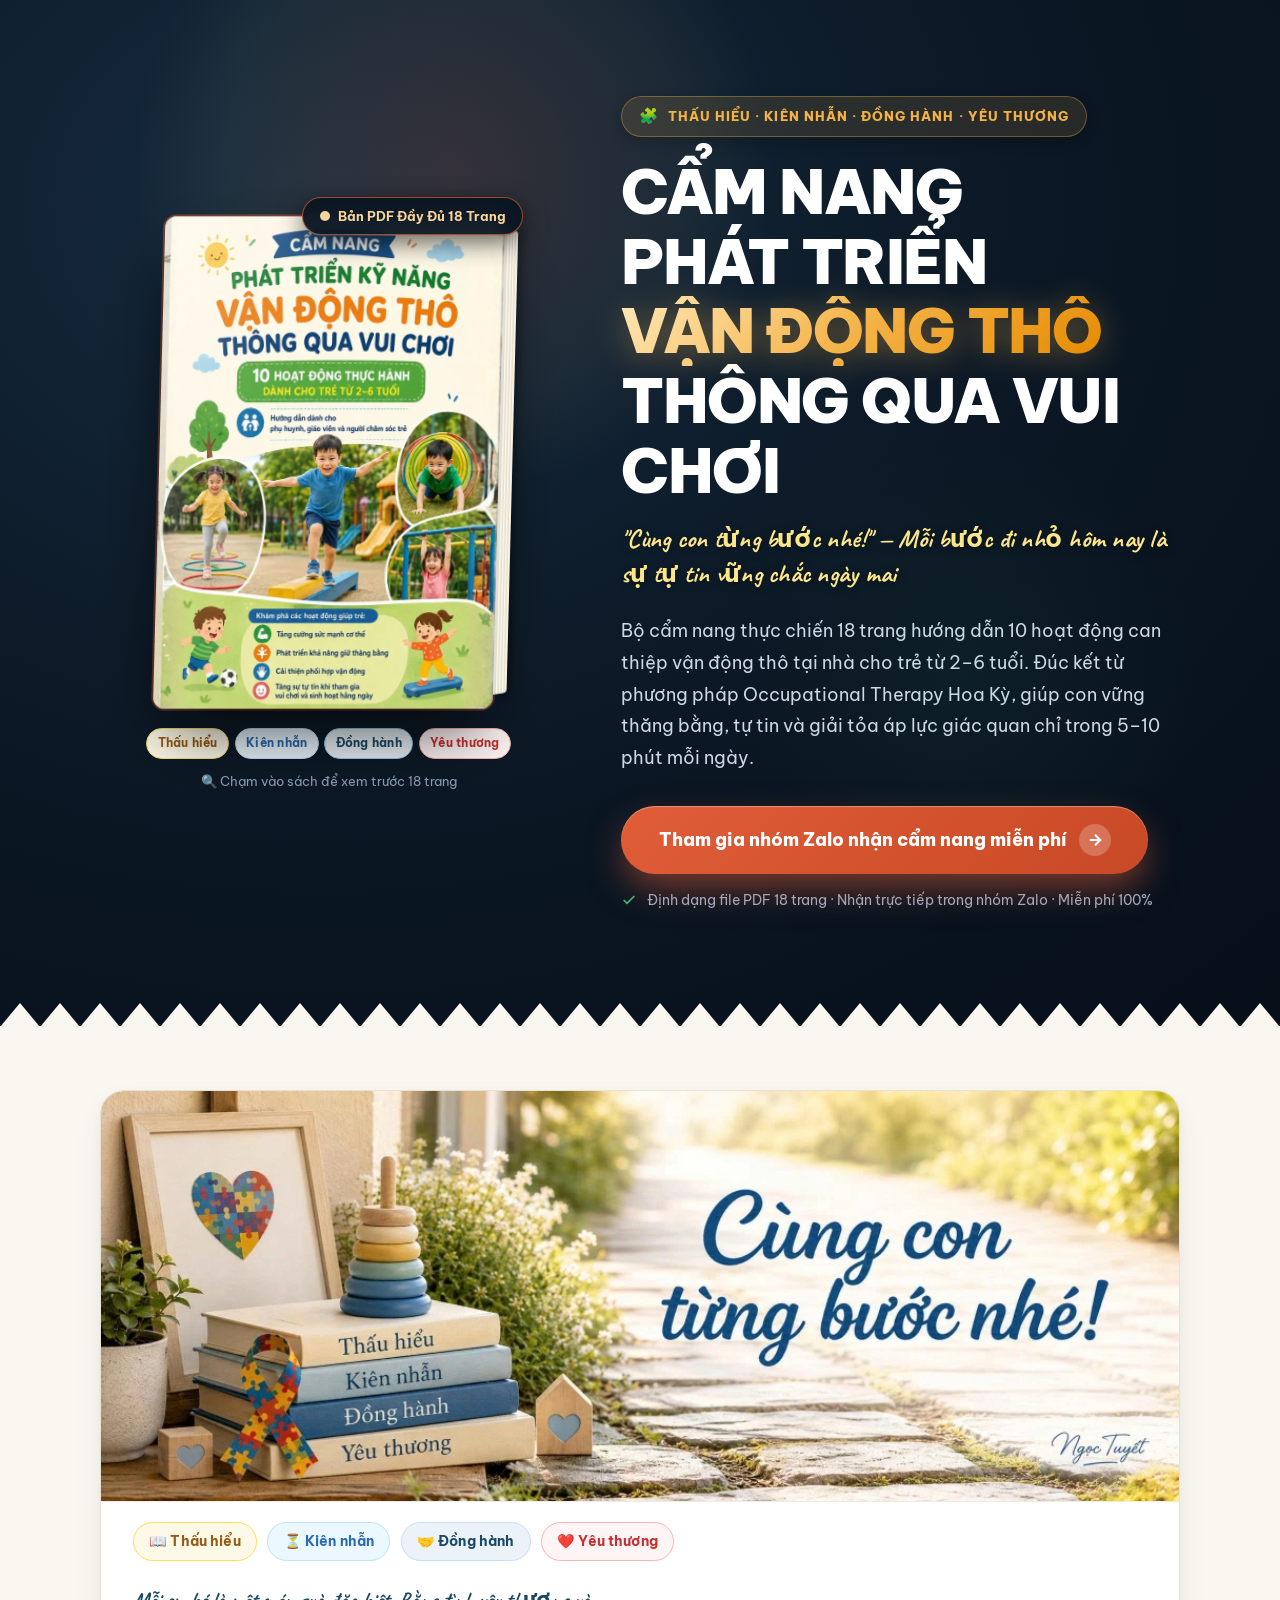
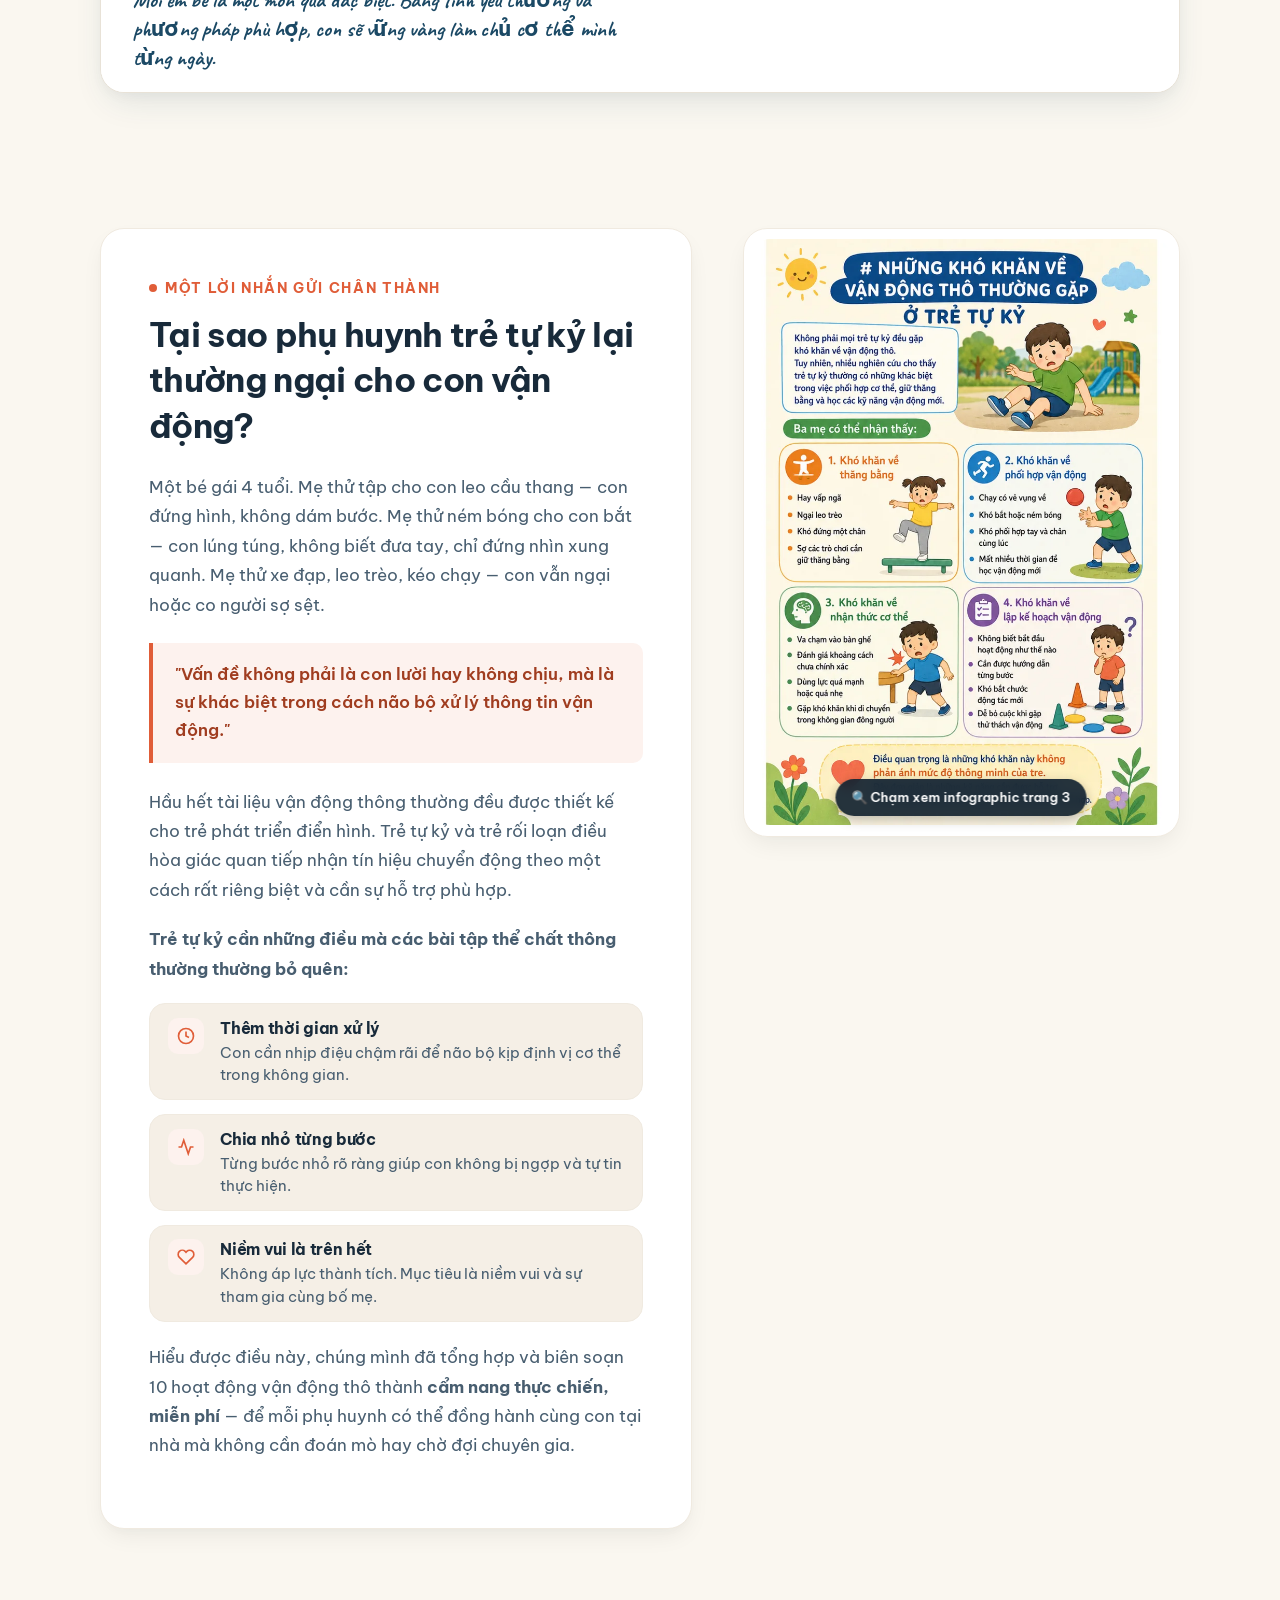
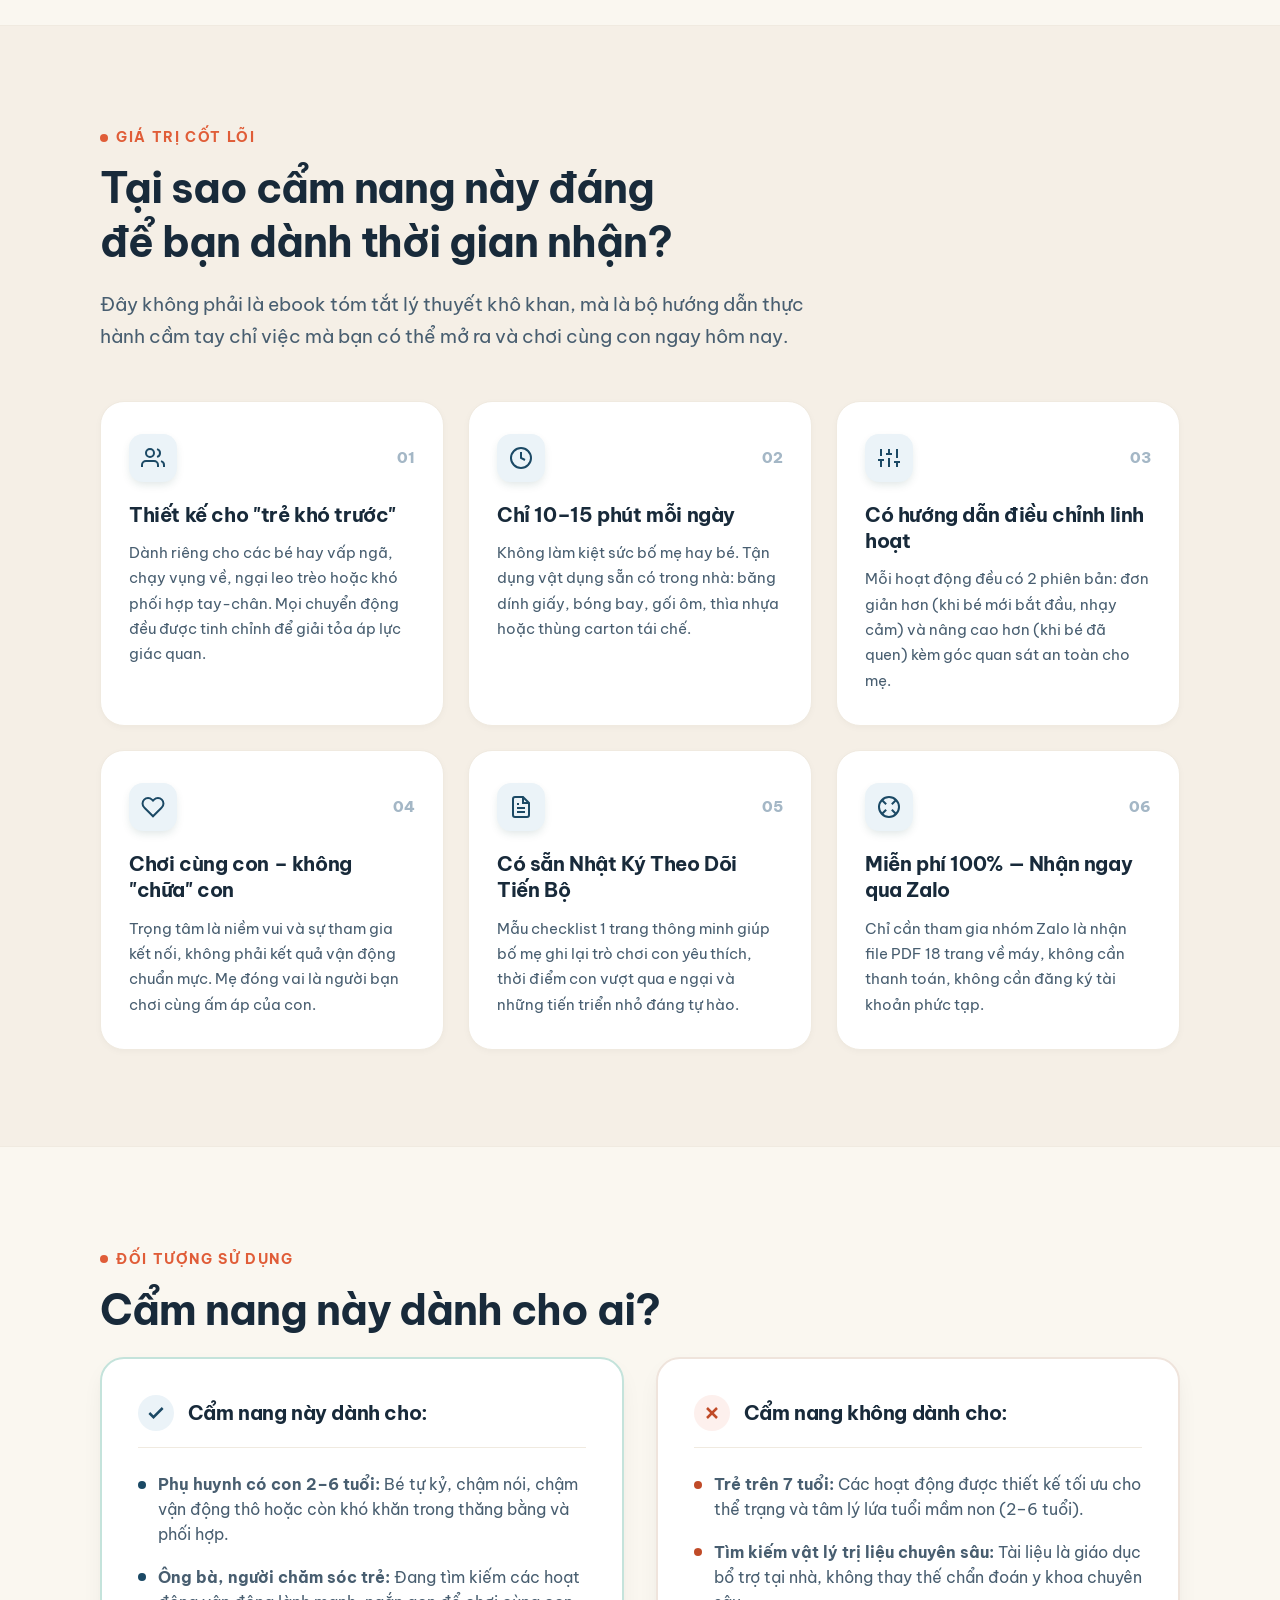
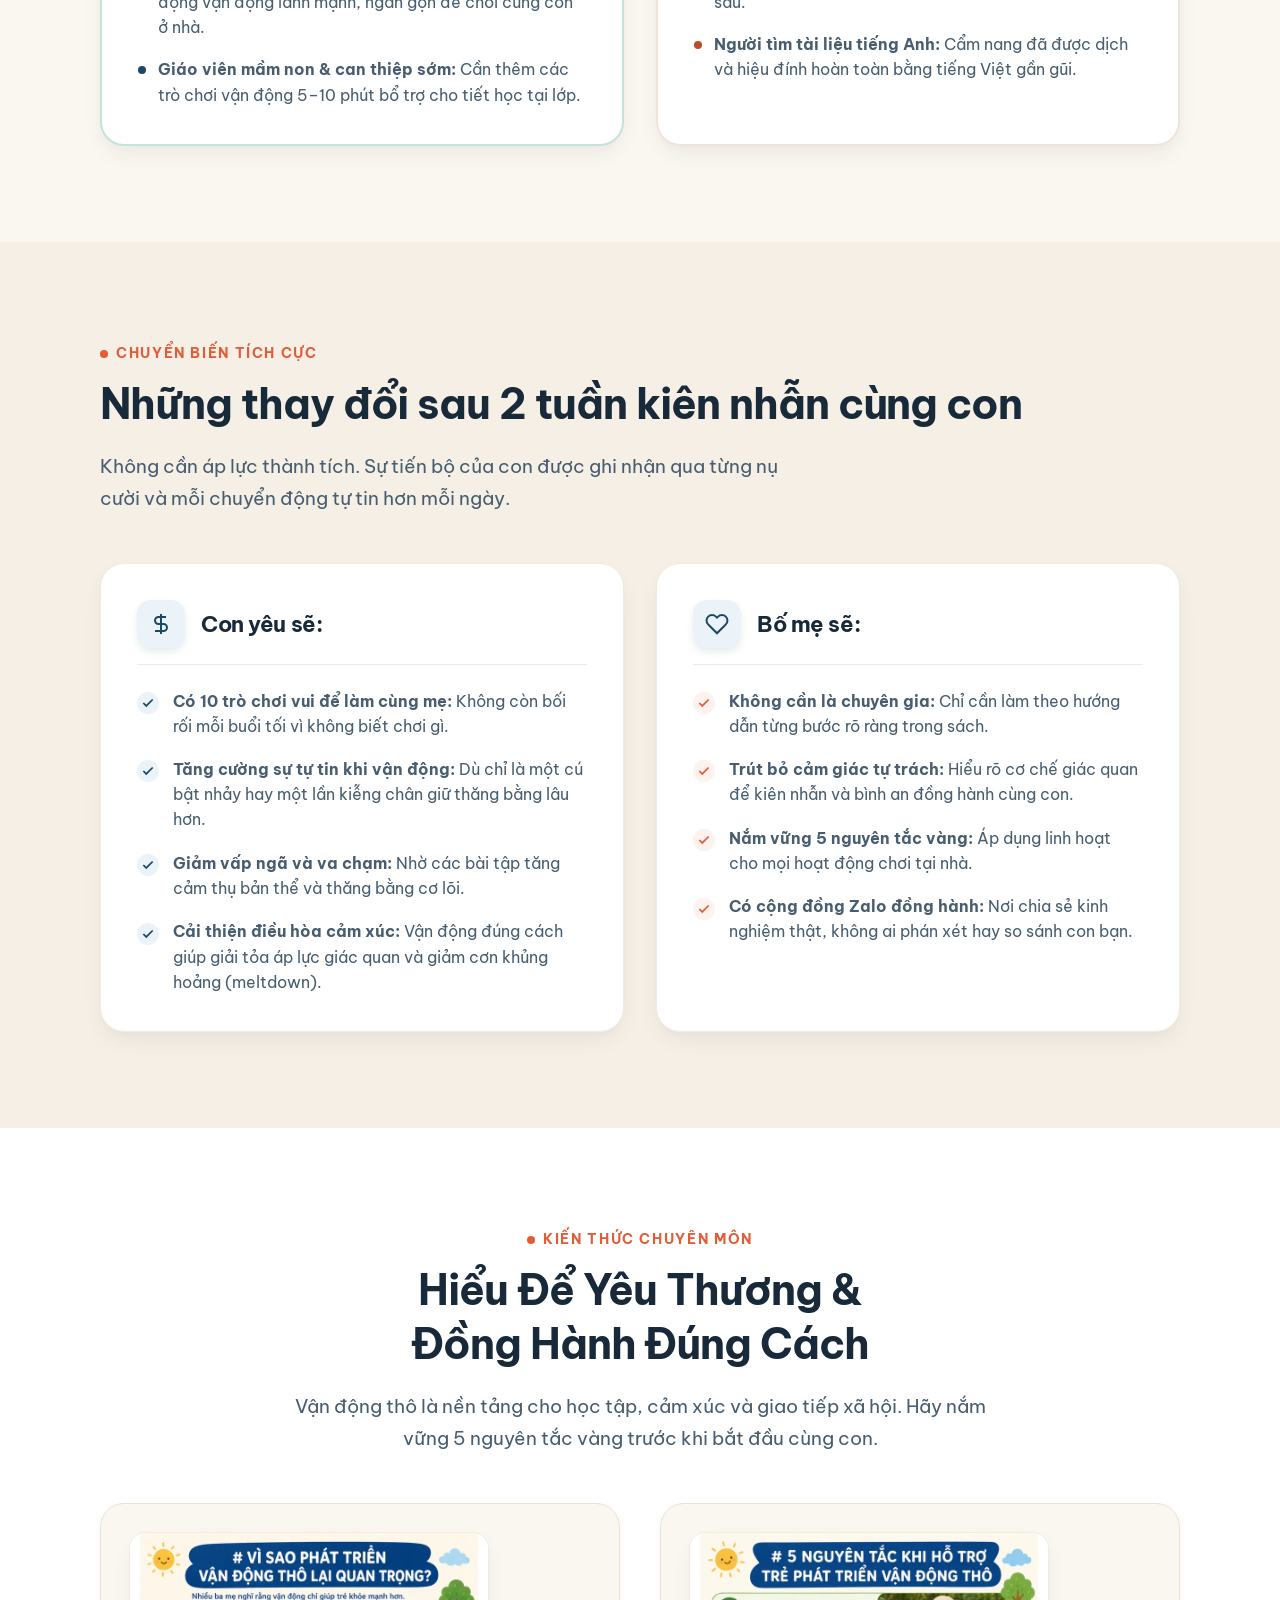
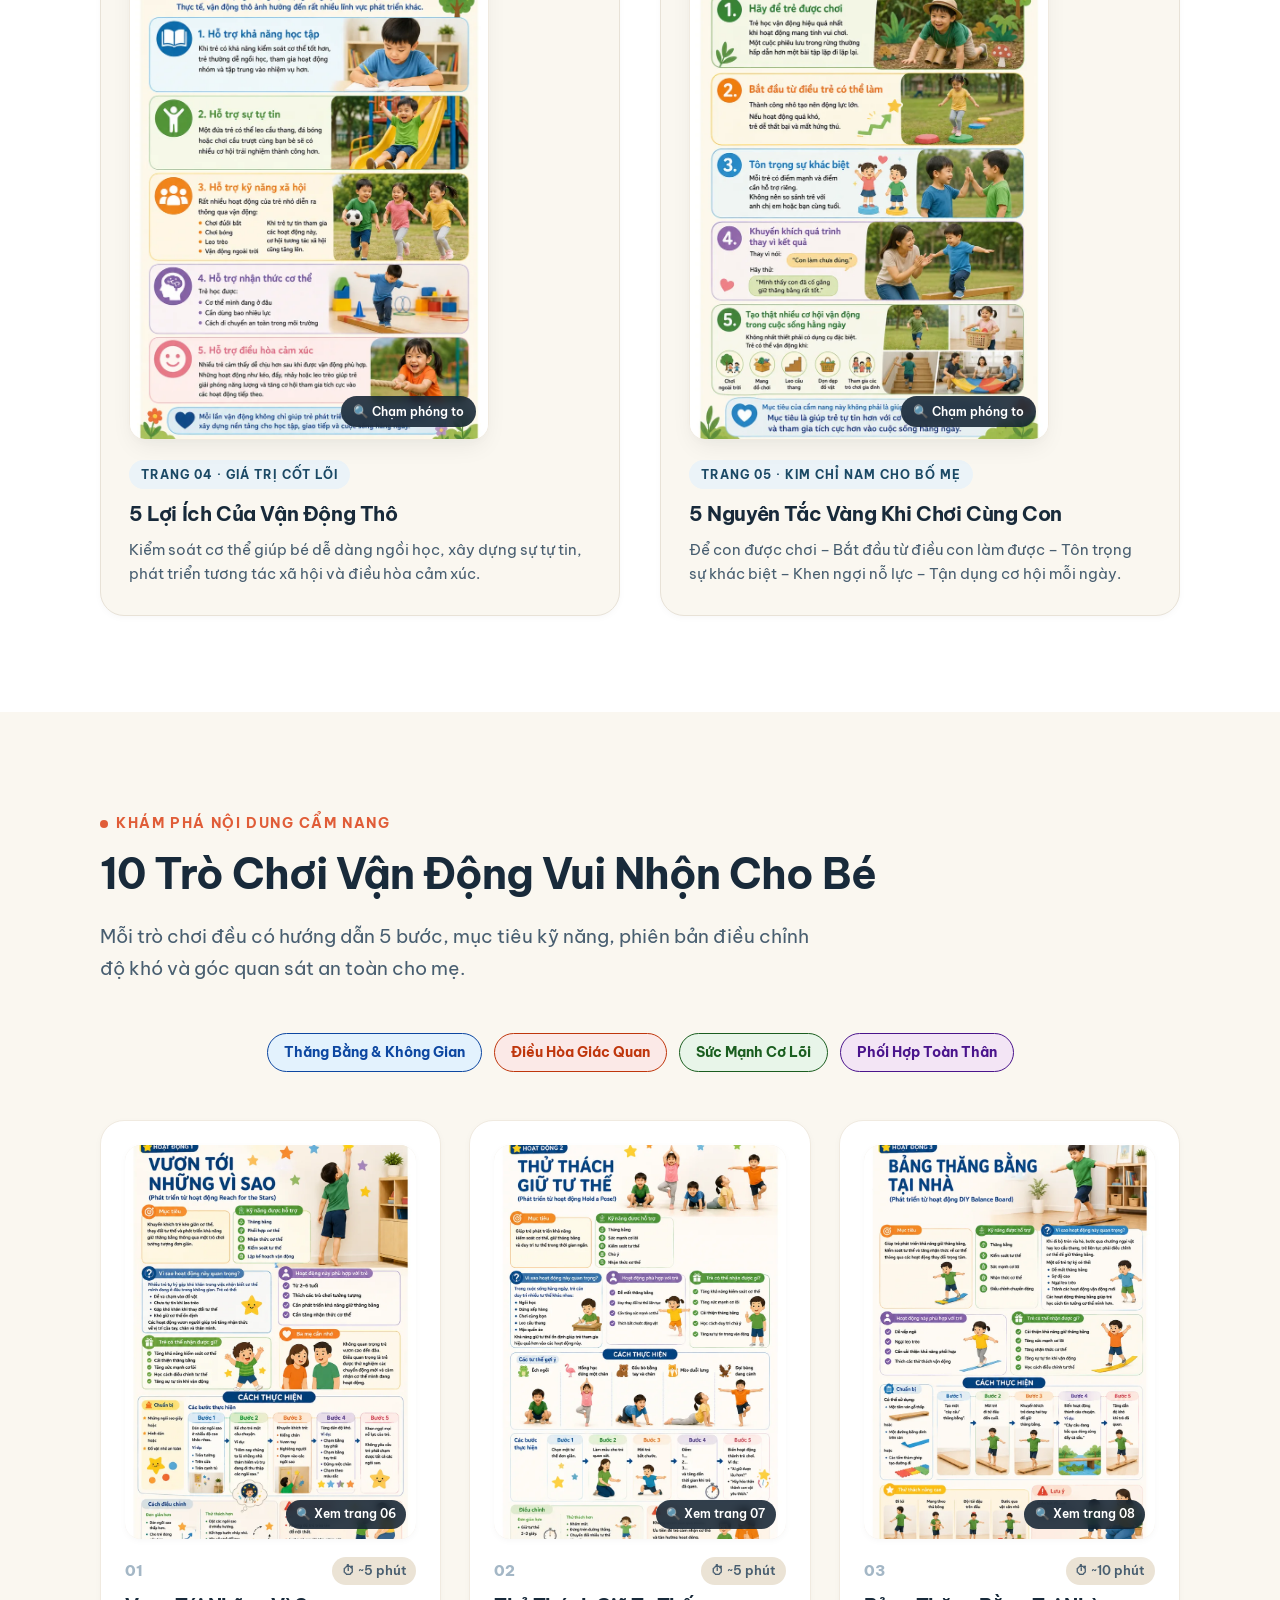
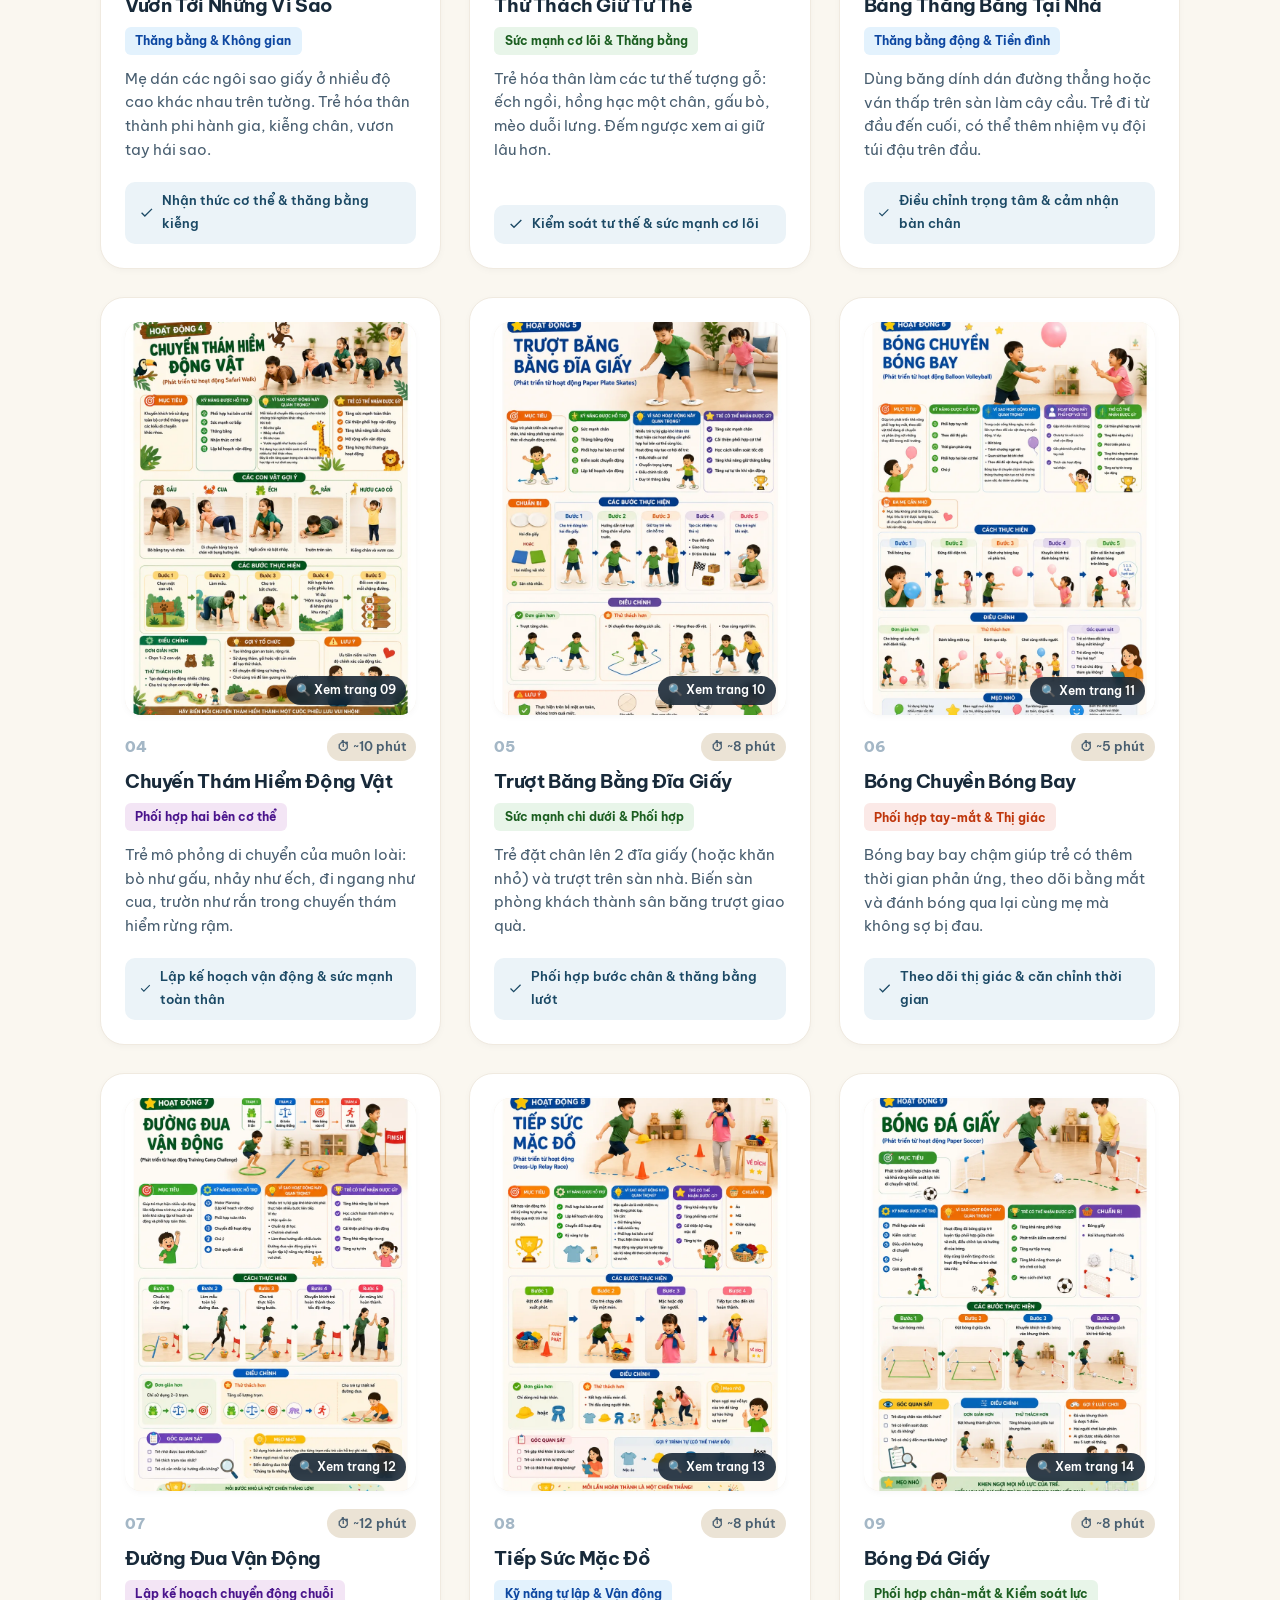
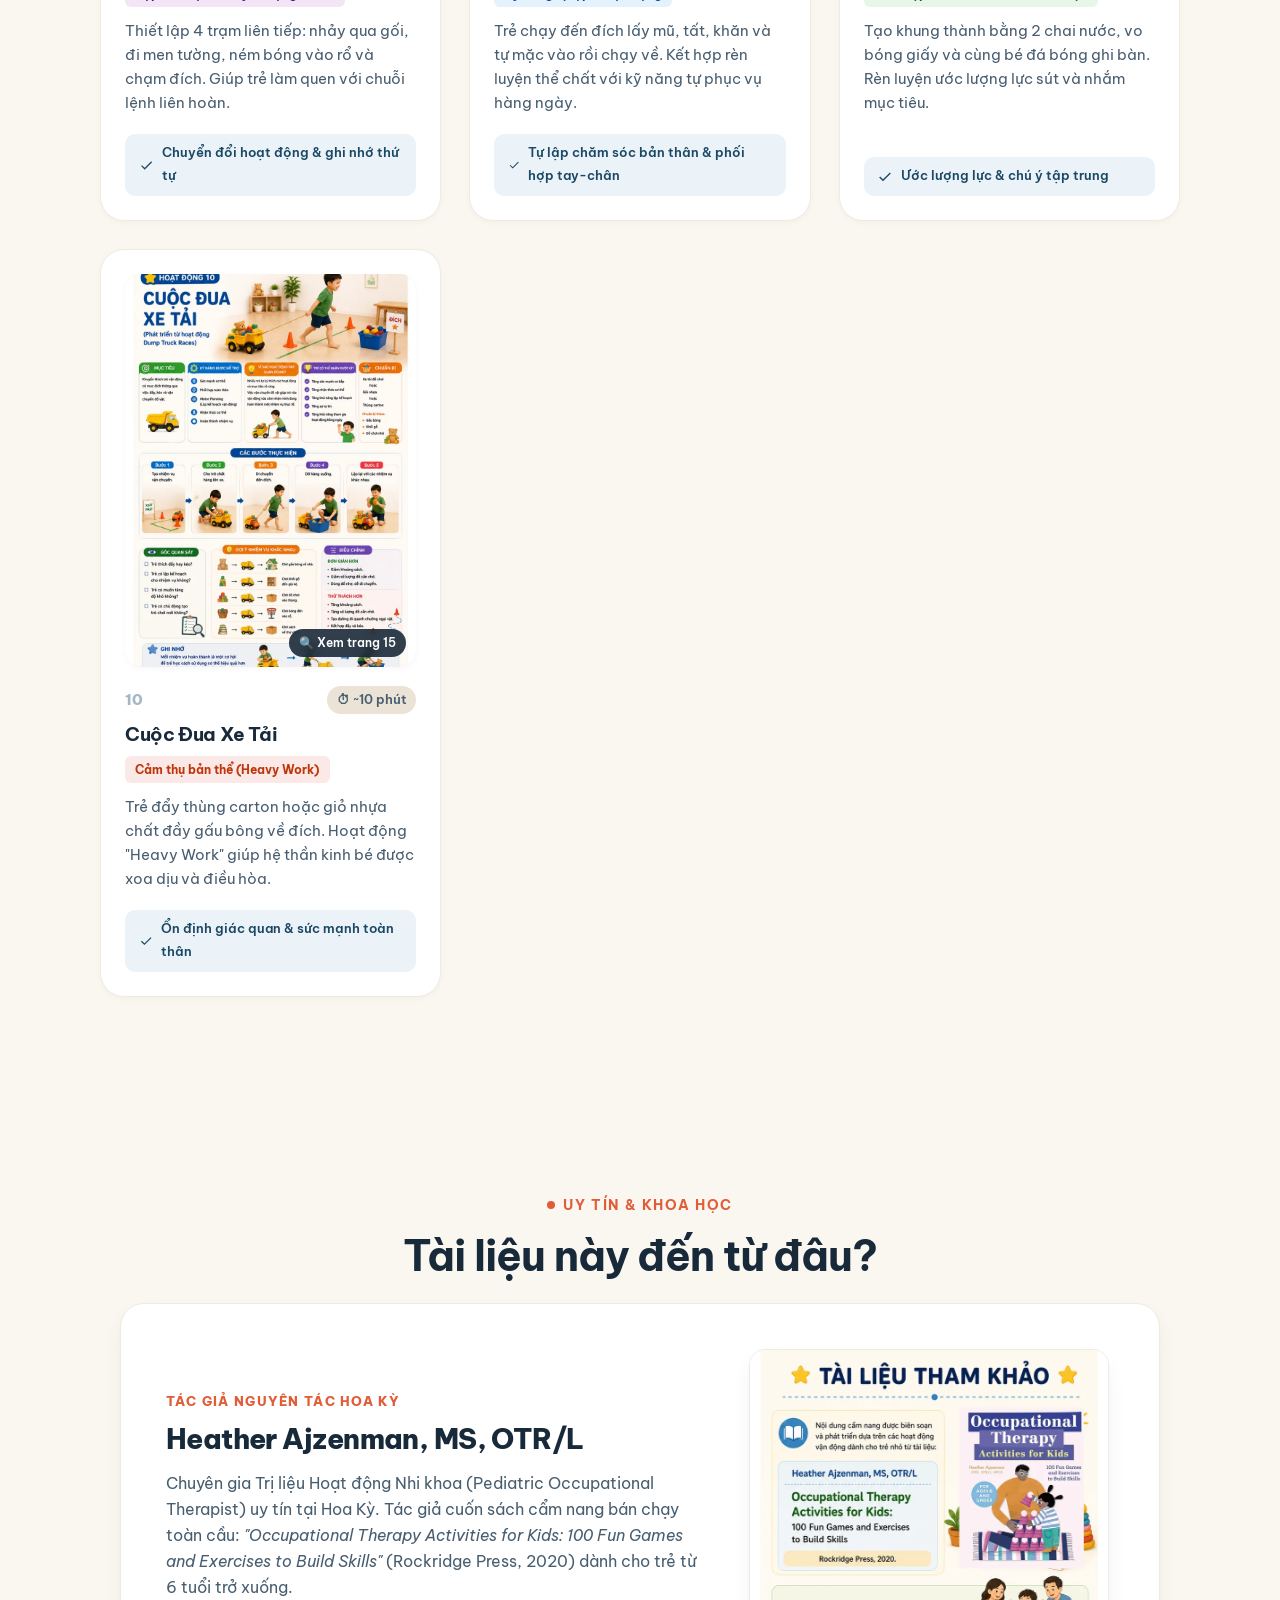
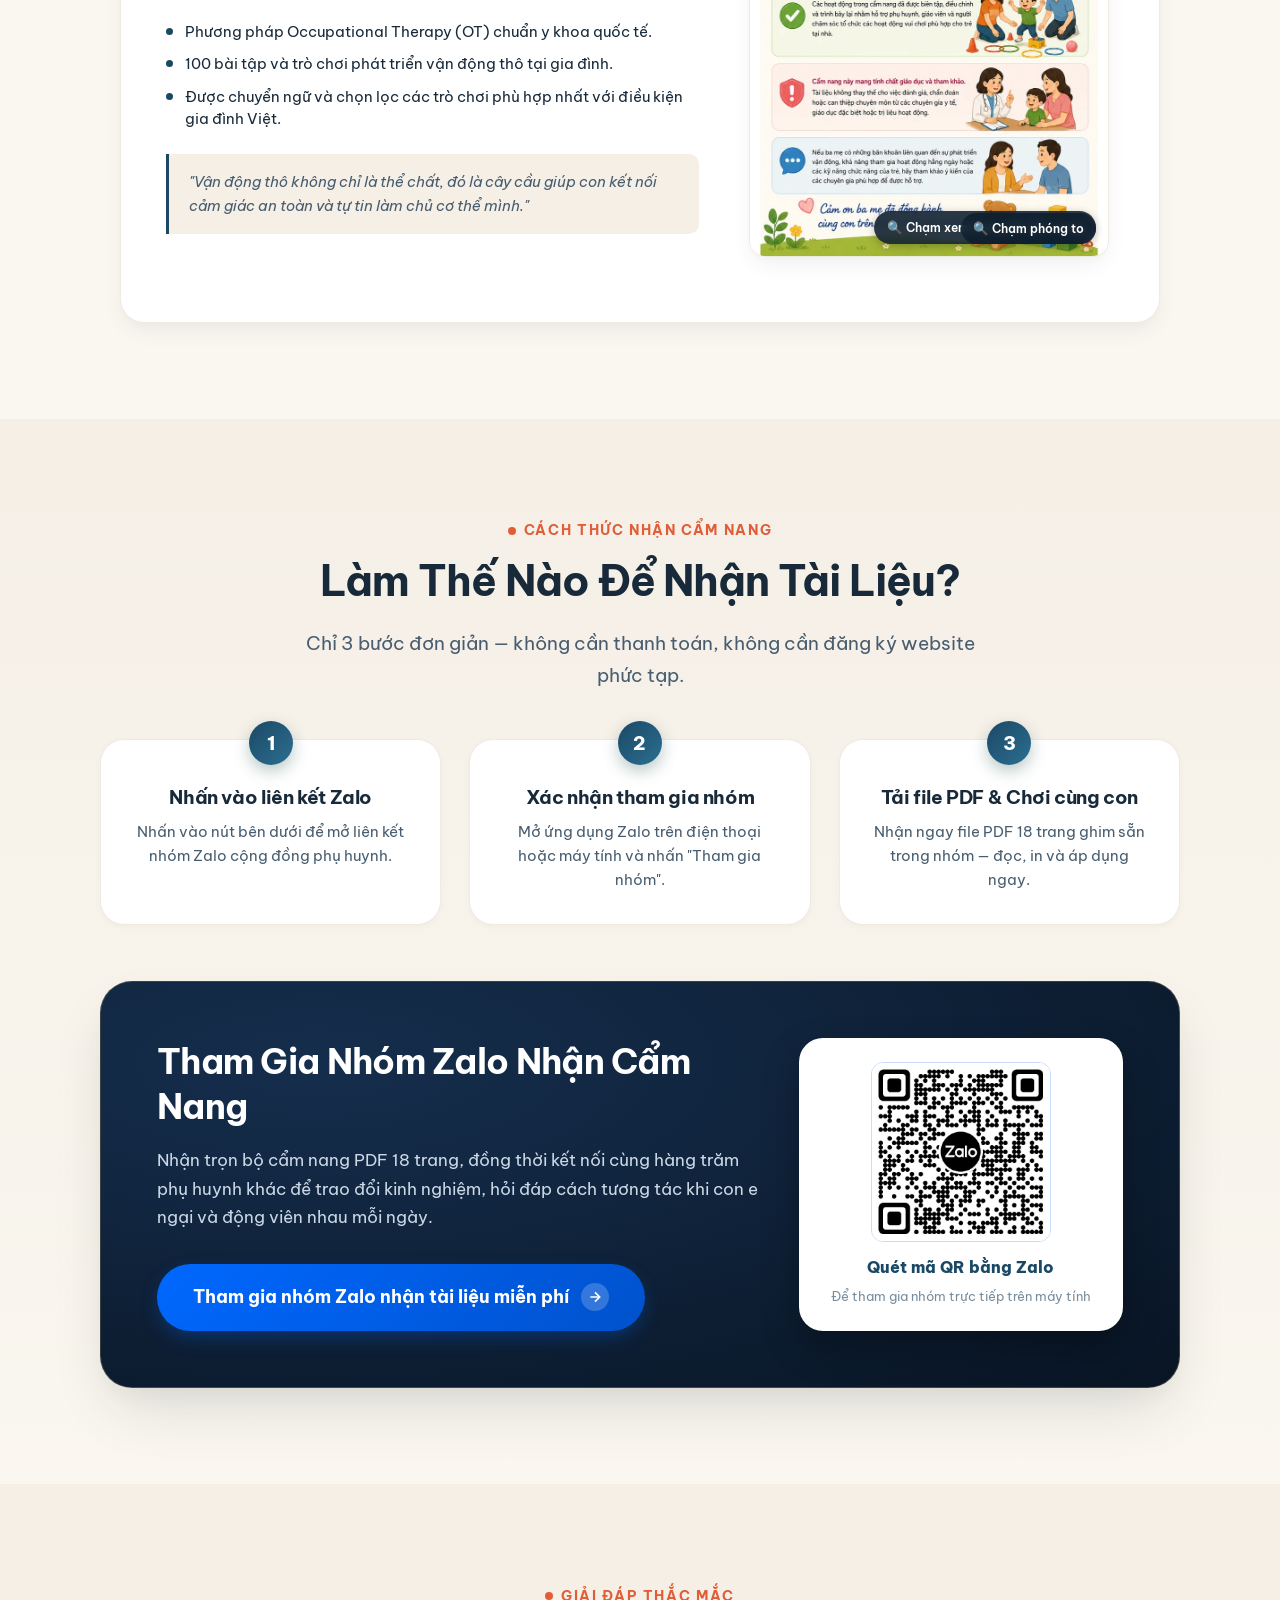
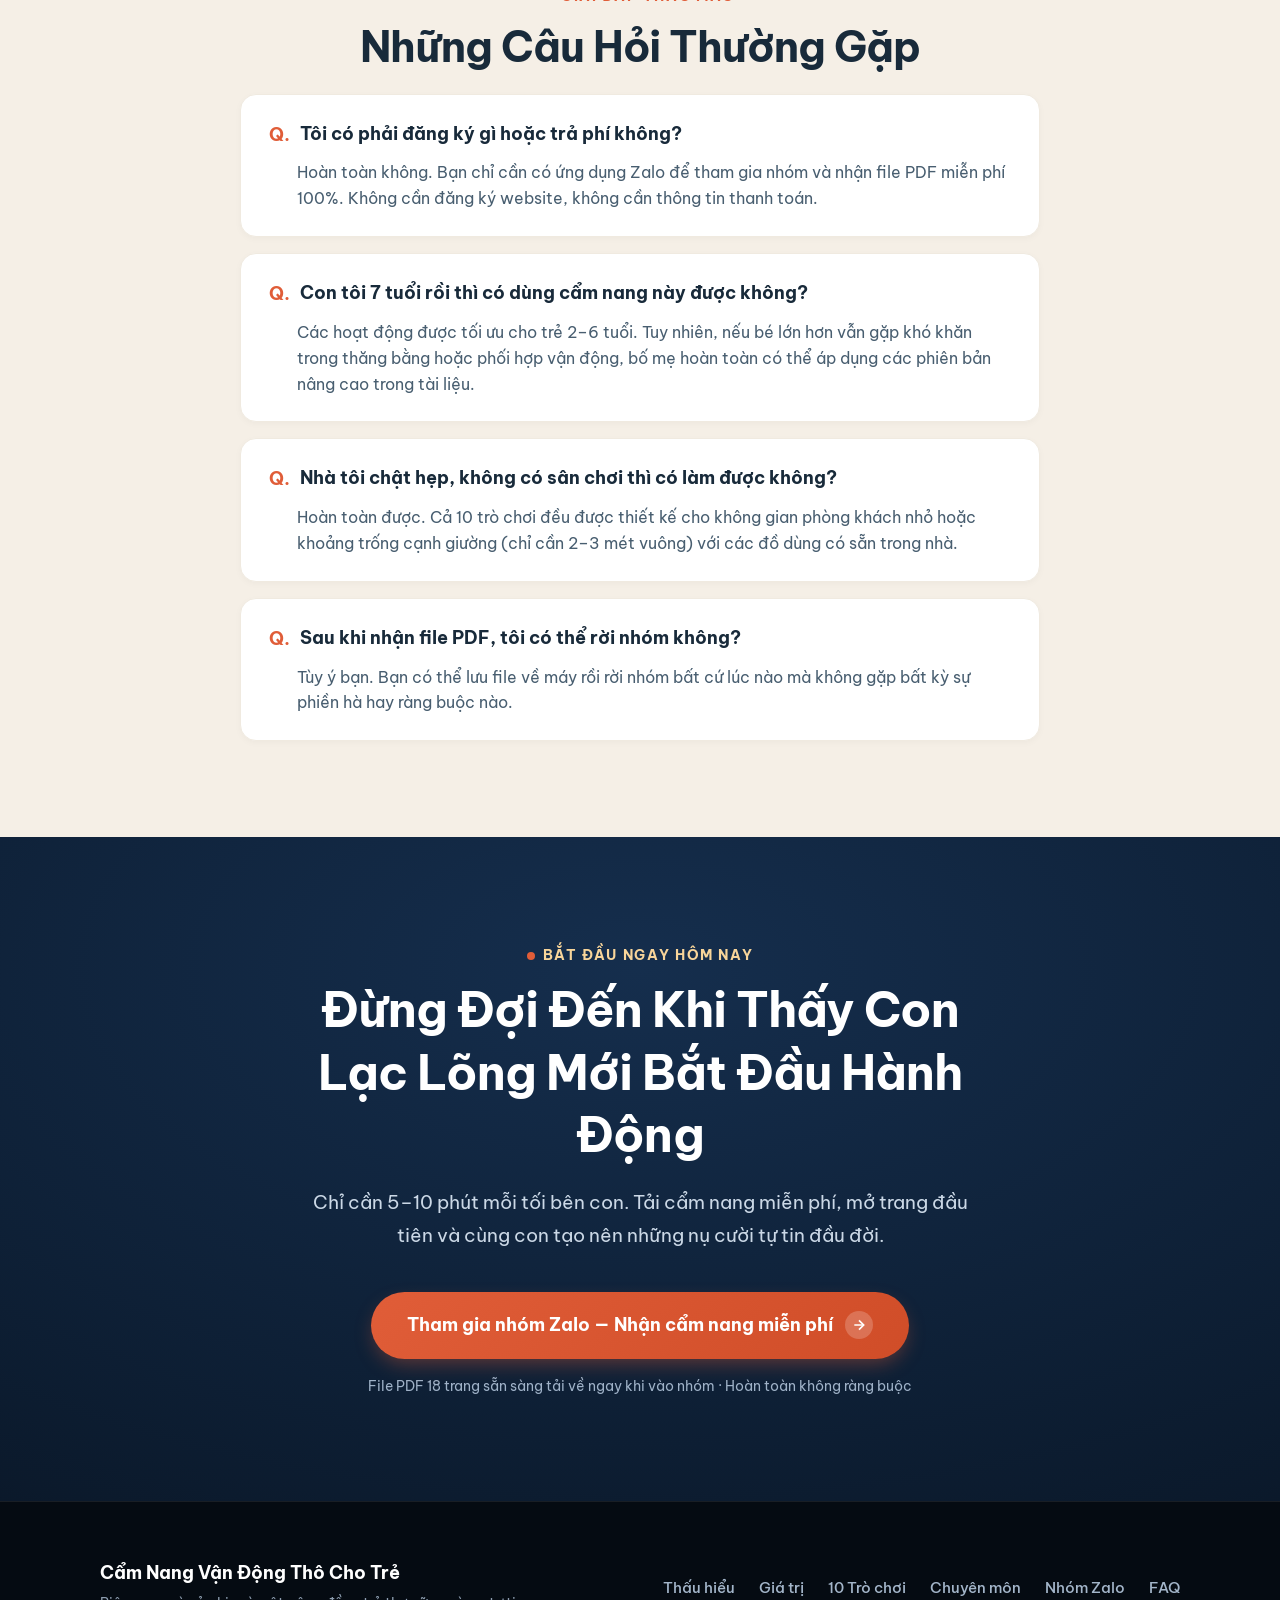
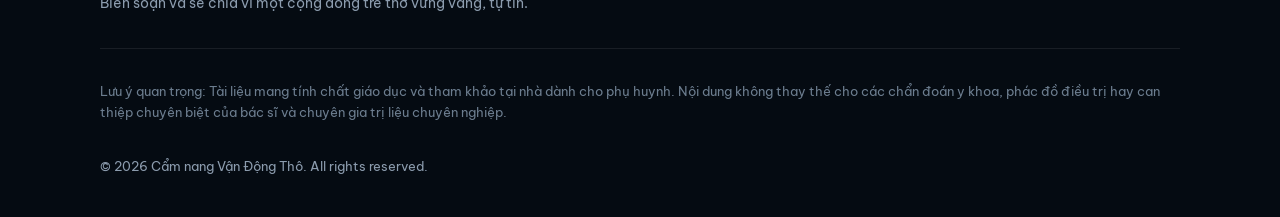
==== commit e4dd5d95: "feat(visual): redesign landing with warm sunlit empathetic montessori aesthetic and banner integrati" ====
--- a/index.html
+++ b/index.html
@@ -7,8 +7,8 @@
   <meta name="description" content="Cẩm nang 18 trang hướng dẫn 10 trò chơi vận động thô tại nhà dành cho trẻ tự kỷ và chậm vận động từ 2-6 tuổi. Dễ áp dụng, không cần phòng tập, hoàn toàn miễn phí qua nhóm Zalo.">
   <link rel="preconnect" href="https://fonts.googleapis.com">
   <link rel="preconnect" href="https://fonts.gstatic.com" crossorigin>
-  <link href="https://fonts.googleapis.com/css2?family=Be+Vietnam+Pro:ital,wght@0,300;0,400;0,500;0,600;0,700;0,800;1,400;1,500;1,600&display=swap" rel="stylesheet">
-  <link rel="stylesheet" href="style.css?v=4">
+  <link href="https://fonts.googleapis.com/css2?family=Caveat:wght@600;700&family=Be+Vietnam+Pro:ital,wght@0,300;0,400;0,500;0,600;0,700;0,800;1,400;1,500;1,600&display=swap" rel="stylesheet">
+  <link rel="stylesheet" href="style.css?v=5">
   <link rel="canonical" href="https://zalo.me/g/urf9rsgbp4qki5gvxbya">
 </head>
 <body>
@@ -37,8 +37,11 @@
               <img src="assets/pages/page_1.webp" alt="Bìa Sách Cẩm Nang Phát Triển Kỹ Năng Vận Động Thô Thông Qua Vui Chơi" width="360" height="508" loading="eager">
             </div>
             
-            <div class="book-feature-pill" aria-hidden="true">
-              <span>🎯 10 Trò Chơi · 5–10 Phút Tại Nhà</span>
+            <div class="book-values-strip" aria-hidden="true">
+              <span class="b-val val-understand">Thấu hiểu</span>
+              <span class="b-val val-patience">Kiên nhẫn</span>
+              <span class="b-val val-companion">Đồng hành</span>
+              <span class="b-val val-love">Yêu thương</span>
             </div>
 
             <span class="book-hover-hint">🔍 Chạm vào sách để xem trước 18 trang</span>
@@ -47,12 +50,21 @@
 
         <!-- Cột Phải (~55%): [TIÊU ĐỀ][MÔ TẢ][CTA] -->
         <div class="hero-dark-copy">
+          <div class="hero-values-pill" aria-hidden="true">
+            <span class="hero-puzzle-icon">🧩</span>
+            <span>THẤU HIỂU · KIÊN NHẪN · ĐỒNG HÀNH · YÊU THƯƠNG</span>
+          </div>
+
           <!-- [TIÊU ĐỀ] H1 RẤT LỚN ~64px WEIGHT 900 IN HOA PHÂN DÒNG CÂN ĐỐI -->
           <h1 id="hero-heading" class="hero-dark-title">
             CẨM NANG PHÁT TRIỂN<br>
             <span class="hero-accent-word">VẬN ĐỘNG THÔ</span><br>
             THÔNG QUA VUI CHƠI
           </h1>
+
+          <p class="hero-script-tag">
+            "Cùng con từng bước nhé!" — Mỗi bước đi nhỏ hôm nay là sự tự tin vững chắc ngày mai
+          </p>
 
           <!-- [MÔ TẢ] 2-3 CÂU SÚC TÍCH -->
           <p class="hero-dark-desc">
@@ -79,6 +91,28 @@
 
     <!-- CẠNH DƯỚI TRANG TRÍ RĂNG CƯA -->
     <div class="hero-sawtooth-divider" aria-hidden="true"></div>
+  </section>
+
+  <!-- =========================================================================
+       VISUAL ANCHOR: CÙNG CON TỪNG BƯỚC NHÉ (VISUAL BANNER NGHỆ THUẬT)
+       ========================================================================= -->
+  <section class="visual-anchor-section" aria-label="Thông điệp Cùng con từng bước nhé">
+    <div class="wrap">
+      <div class="visual-banner-card">
+        <img src="assets/banner-cung-con.webp" alt="Cùng con từng bước nhé! - Thấu hiểu, Kiên nhẫn, Đồng hành, Yêu thương" width="1024" height="390" loading="eager" class="visual-banner-img">
+        <div class="visual-banner-footer">
+          <div class="banner-values-pills">
+            <span class="value-chip chip-yellow">📖 Thấu hiểu</span>
+            <span class="value-chip chip-blue">⏳ Kiên nhẫn</span>
+            <span class="value-chip chip-navy">🤝 Đồng hành</span>
+            <span class="value-chip chip-coral">❤️ Yêu thương</span>
+          </div>
+          <p class="banner-quote-text">
+            Mỗi em bé là một món quà đặc biệt. Bằng tình yêu thương và phương pháp phù hợp, con sẽ vững vàng làm chủ cơ thể mình từng ngày.
+          </p>
+        </div>
+      </div>
+    </div>
   </section>
 
   <!-- =========================================================================
--- a/style.css
+++ b/style.css
@@ -9,38 +9,47 @@
 :root {
   /* Typography */
   --font-sans: 'Be Vietnam Pro', -apple-system, BlinkMacSystemFont, 'Segoe UI', Roboto, Helvetica, Arial, sans-serif;
+  --font-script: 'Caveat', cursive, var(--font-sans);
   
-  /* Sensory-Friendly & Luxury Warm Color Palette */
-  --color-bg: #FBF9F5;              /* Ultra-warm Oatmeal / Linen */
-  --color-bg-alt: #F4EFE6;          /* Soft Sand */
-  --color-surface: #FFFFFF;         /* Pure Card Surface */
-  --color-surface-soft: #F8F5EE;    /* Soft Surface Tint */
-  --color-surface-muted: #EFE9DE;   /* Subdued Container */
+  /* Sensory-Friendly & Sunlit Warm Natural Palette */
+  --color-bg: #FAF7F0;              /* Sunlit Warm Linen / Oatmeal */
+  --color-bg-alt: #F4EDE2;          /* Soft Sand */
+  --color-surface: #FFFFFF;         /* Pure White Surface */
+  --color-surface-soft: #F5EFE6;    /* Soft Surface Tint */
+  --color-surface-muted: #EBE3D5;   /* Subdued Container */
   
-  /* Deep Dark Hero Palette (Luxury 3D Showcase) */
-  --hero-bg-deep: #08121E;
-  --hero-bg-card: #0E1E2E;
-  --hero-border: rgba(248, 213, 154, 0.2);
-  --hero-text-glow: #F6D365;
-  --hero-subtext: #C3D2E2;
+  /* Midnight Ocean Slate Hero Palette (Calm, Deep, Trustworthy) */
+  --hero-bg-deep: #0B1E2E;
+  --hero-bg-card: #132D42;
+  --hero-border: rgba(244, 178, 70, 0.3);
+  --hero-text-glow: #F4B246;
+  --hero-subtext: #CDE0EE;
   
-  /* Brand Teal / Forest - Calming, Grounding & Trust */
-  --color-primary: #154D43;         /* Deep Forest Teal */
-  --color-primary-hover: #0E362F;
-  --color-primary-light: #206E61;
-  --color-primary-soft: #EBF4F2;    /* Pale Sage Wash */
+  /* Deep Calm Slate Blue (Primary Brand - Matching "Đồng hành" Book Spine) */
+  --color-primary: #1B4965;         /* Deep Trust Slate Blue */
+  --color-primary-hover: #13384F;
+  --color-primary-light: #2C6E91;
+  --color-primary-soft: #EBF3F8;    /* Pale Blue Wash */
   --color-primary-ink: #FFFFFF;
   
-  /* Warm Terracotta / Coral Accent - Empathy & High Conversion CTA */
-  --color-accent: #E05D38;          /* Vibrant Terracotta */
+  /* Warm Terracotta / Coral Accent (Matching "Yêu thương" Book Spine) - High Conversion */
+  --color-accent: #E05D38;          /* Vibrant Warm Coral */
   --color-accent-hover: #C84926;
   --color-accent-soft: #FDF2EE;     /* Pale Peach Wash */
   --color-accent-border: #FADAD0;
   
-  /* Golden Champagne Accents (Luxury Badges) */
+  /* Sunny Mustard / Honey Gold (Matching "Thấu hiểu" Book Spine) */
   --color-gold: #D4AF37;
-  --color-gold-light: #F8D59A;
-  --color-gold-soft: rgba(248, 213, 154, 0.15);
+  --color-gold-light: #F4B246;
+  --color-gold-soft: rgba(244, 178, 70, 0.18);
+  
+  /* Pastel Sky Blue (Matching "Kiên nhẫn" Book Spine) */
+  --color-soft-blue: #8BA9C4;
+  --color-soft-blue-bg: #EBF8FF;
+  
+  /* Sage Green - Natural Growth & Sensory Balance */
+  --color-sage: #5A9E78;
+  --color-sage-soft: #EBF5F0;
   
   /* Zalo Brand Colors */
   --color-zalo: #0068FF;
@@ -48,10 +57,10 @@
   --color-zalo-soft: #EBF3FF;
   
   /* Text & Ink */
-  --color-ink: #1E2522;             /* Deep Slate */
-  --color-ink-soft: #485450;        /* Soft Charcoal */
-  --color-ink-faint: #788781;       /* Muted Pebble */
-  --color-ink-light: #A4B2AC;
+  --color-ink: #182A3A;             /* Deep Soft Slate */
+  --color-ink-soft: #485E70;        /* Soft Charcoal Slate */
+  --color-ink-faint: #788E9F;       /* Muted Pebble Slate */
+  --color-ink-light: #A4B7C6;
   
   /* Borders & Highlights */
   --color-border: #E8E2D7;
@@ -555,17 +564,45 @@
   border-radius: 12px;
 }
 
-.book-feature-pill {
-  margin-top: 1.25rem;
-  background: rgba(14, 30, 48, 0.85);
-  border: 1px solid rgba(248, 213, 154, 0.3);
-  color: #F8D59A;
-  font-size: 0.82rem;
+.book-values-strip {
+  margin-top: 1.15rem;
+  display: flex;
+  align-items: center;
+  gap: 0.35rem;
+  flex-wrap: wrap;
+  justify-content: center;
+}
+
+.b-val {
+  font-size: 0.76rem;
   font-weight: 700;
-  padding: 0.35rem 0.95rem;
+  padding: 0.28rem 0.65rem;
   border-radius: var(--radius-pill);
-  box-shadow: 0 4px 14px rgba(0, 0, 0, 0.3);
-  backdrop-filter: blur(6px);
+  letter-spacing: 0.02em;
+}
+
+.val-understand {
+  background: #FEF9E7;
+  color: #975A16;
+  border: 1px solid #F6E05E;
+}
+
+.val-patience {
+  background: #EBF8FF;
+  color: #2B6CB0;
+  border: 1px solid #BEE3F8;
+}
+
+.val-companion {
+  background: #EBF3F8;
+  color: #1B4965;
+  border: 1px solid #90CDF4;
+}
+
+.val-love {
+  background: #FFF5F5;
+  color: #C53030;
+  border: 1px solid #FEB2B2;
 }
 
 .book-hover-hint {
@@ -577,63 +614,73 @@
   gap: 0.4rem;
 }
 
-/* CỘT PHẢI (~55%): [RIBBON][TIÊU ĐỀ][MÔ TẢ][CTA] */
+/* CỘT PHẢI (~55%): [TIÊU ĐỀ][MÔ TẢ][CTA] */
 .hero-dark-copy {
   display: flex;
   flex-direction: column;
 }
 
-/* [RIBBON] */
-.hero-ribbon-badge {
+.hero-values-pill {
   display: inline-flex;
   align-items: center;
   gap: 0.55rem;
-  font-size: 0.85rem;
+  font-size: 0.82rem;
   font-weight: 800;
-  text-transform: uppercase;
-  letter-spacing: 0.12em;
-  color: #FFA273;
-  background: linear-gradient(135deg, rgba(255, 107, 53, 0.22) 0%, rgba(248, 213, 154, 0.12) 100%);
-  border: 1px solid rgba(255, 107, 53, 0.5);
-  padding: 0.45rem 1.15rem;
+  letter-spacing: 0.08em;
+  color: #F4B246;
+  background: rgba(244, 178, 70, 0.12);
+  border: 1px solid rgba(244, 178, 70, 0.35);
+  padding: 0.4rem 1.05rem;
   border-radius: var(--radius-pill);
   width: fit-content;
-  margin-bottom: 1.5rem;
-  box-shadow: 0 4px 16px rgba(255, 107, 53, 0.2);
-}
-
-.hero-ribbon-badge .ribbon-icon {
-  font-size: 1.05rem;
+  margin-bottom: 1.25rem;
+  box-shadow: 0 4px 14px rgba(0, 0, 0, 0.2);
+}
+
+.hero-puzzle-icon {
+  font-size: 0.95rem;
 }
 
 /* ③ TYPOGRAPHY: H1 RẤT LỚN ~64px WEIGHT 900 IN HOA PHÂN DÒNG CÂN ĐỐI */
 .hero-dark-title {
-  font-size: clamp(2.4rem, 5.2vw, 4.1rem); /* ~64px trên desktop */
+  font-size: clamp(2.3rem, 5vw, 3.8rem); /* ~60px trên desktop */
   font-weight: 900;
   text-transform: uppercase;
-  line-height: 1.14;
+  line-height: 1.15;
   color: #FFFFFF;
-  margin-bottom: 1.5rem;
+  margin-bottom: 1rem;
   letter-spacing: -0.025em;
   text-wrap: balance;
 }
 
 /* ② CỤM NHẤN H1 DÙNG MÀU NHẤN NỔI */
 .hero-accent-word {
-  color: #FF6B35;
-  background: linear-gradient(135deg, #FFA273 0%, #FF6B35 50%, #FF4500 100%);
+  color: #F4B246;
+  background: linear-gradient(135deg, #FFE8B8 0%, #F4B246 50%, #E68A00 100%);
   -webkit-background-clip: text;
   -webkit-text-fill-color: transparent;
   display: inline-block;
-  filter: drop-shadow(0 4px 18px rgba(255, 107, 53, 0.4));
+  filter: drop-shadow(0 4px 16px rgba(244, 178, 70, 0.4));
+}
+
+.hero-script-tag {
+  font-family: var(--font-script);
+  font-size: clamp(1.25rem, 2.2vw, 1.6rem);
+  font-weight: 700;
+  color: #FDE68A;
+  margin-top: 0;
+  margin-bottom: 1.5rem;
+  line-height: 1.35;
+  letter-spacing: 0.01em;
+  text-shadow: 0 2px 8px rgba(0, 0, 0, 0.4);
 }
 
 /* [MÔ TẢ] 2-3 CÂU SÚC TÍCH */
 .hero-dark-desc {
-  font-size: clamp(1.05rem, 1.8vw, 1.18rem);
-  line-height: 1.74;
+  font-size: clamp(1.02rem, 1.7vw, 1.15rem);
+  line-height: 1.72;
   color: #CBD8E6;
-  margin-bottom: 2.25rem;
+  margin-bottom: 2rem;
   max-width: 620px;
   text-wrap: pretty;
 }
@@ -646,19 +693,19 @@
 }
 
 .btn-hero-cta {
-  background: linear-gradient(135deg, #FF6B35 0%, #E64A19 100%);
+  background: linear-gradient(135deg, #E05D38 0%, #C84926 100%);
   color: #FFFFFF;
-  padding: 1.2rem 2.45rem;
-  font-size: 1.18rem;
+  padding: 1.15rem 2.35rem;
+  font-size: 1.15rem;
   font-weight: 800;
   border-radius: var(--radius-pill);
-  box-shadow: 0 16px 36px -4px rgba(255, 107, 53, 0.55), inset 0 1px 1px rgba(255, 255, 255, 0.35);
+  box-shadow: 0 16px 36px -4px rgba(224, 93, 56, 0.55), inset 0 1px 1px rgba(255, 255, 255, 0.35);
   width: fit-content;
 }
 
 .btn-hero-cta:hover {
-  background: linear-gradient(135deg, #FF7D4D 0%, #F05524 100%);
-  box-shadow: 0 20px 45px -4px rgba(255, 107, 53, 0.68), inset 0 1px 1px rgba(255, 255, 255, 0.45);
+  background: linear-gradient(135deg, #EC6B46 0%, #D4522E 100%);
+  box-shadow: 0 20px 45px -4px rgba(224, 93, 56, 0.68), inset 0 1px 1px rgba(255, 255, 255, 0.45);
   color: #FFFFFF;
 }
 
@@ -683,11 +730,103 @@
   left: 0;
   width: 100%;
   height: 24px;
-  background-image: url("data:image/svg+xml,%3Csvg xmlns='http://www.w3.org/2000/svg' viewBox='0 0 40 24' preserveAspectRatio='none'%3E%3Cpolygon points='0,24 20,0 40,24' fill='%23FBF9F5'/%3E%3C/svg%3E");
+  background-image: url("data:image/svg+xml,%3Csvg xmlns='http://www.w3.org/2000/svg' viewBox='0 0 40 24' preserveAspectRatio='none'%3E%3Cpolygon points='0,24 20,0 40,24' fill='%23FAF7F0'/%3E%3C/svg%3E");
   background-repeat: repeat-x;
   background-size: 40px 24px;
   z-index: 20;
   pointer-events: none;
+}
+
+/* ==========================================================================
+   VISUAL ANCHOR BANNER: CÙNG CON TỪNG BƯỚC NHÉ
+   ========================================================================== */
+.visual-anchor-section {
+  padding-top: clamp(2.5rem, 5vw, 4rem);
+  padding-bottom: clamp(1.5rem, 3vw, 2.5rem);
+  background-color: var(--color-bg);
+}
+
+.visual-banner-card {
+  background: var(--color-surface);
+  border-radius: var(--radius-lg);
+  overflow: hidden;
+  box-shadow: 0 14px 34px -8px rgba(27, 73, 101, 0.12), 0 4px 12px rgba(0, 0, 0, 0.03);
+  border: 1px solid var(--color-border);
+  transition: transform 0.3s ease, box-shadow 0.3s ease;
+}
+
+.visual-banner-card:hover {
+  box-shadow: 0 20px 45px -10px rgba(27, 73, 101, 0.18);
+  transform: translateY(-2px);
+}
+
+.visual-banner-img {
+  width: 100%;
+  height: auto;
+  display: block;
+}
+
+.visual-banner-footer {
+  padding: 1.25rem 2rem;
+  background: var(--color-surface);
+  display: flex;
+  align-items: center;
+  justify-content: space-between;
+  gap: 1.5rem;
+  flex-wrap: wrap;
+  border-top: 1px solid var(--color-border-subtle);
+}
+
+.banner-values-pills {
+  display: flex;
+  align-items: center;
+  gap: 0.65rem;
+  flex-wrap: wrap;
+}
+
+.value-chip {
+  display: inline-flex;
+  align-items: center;
+  gap: 0.4rem;
+  padding: 0.4rem 0.95rem;
+  border-radius: var(--radius-pill);
+  font-size: 0.88rem;
+  font-weight: 700;
+  letter-spacing: 0.01em;
+}
+
+.chip-yellow {
+  background: #FEF9E7;
+  color: #975A16;
+  border: 1px solid #F6E05E;
+}
+
+.chip-blue {
+  background: #EBF8FF;
+  color: #2B6CB0;
+  border: 1px solid #BEE3F8;
+}
+
+.chip-navy {
+  background: #EBF3F8;
+  color: #1B4965;
+  border: 1px solid #C9DCFA;
+}
+
+.chip-coral {
+  background: #FFF5F5;
+  color: #C53030;
+  border: 1px solid #FEB2B2;
+}
+
+.banner-quote-text {
+  font-family: var(--font-script);
+  font-size: 1.35rem;
+  color: var(--color-primary);
+  margin: 0;
+  font-weight: 700;
+  line-height: 1.35;
+  max-width: 520px;
 }
 
 /* ==========================================================================
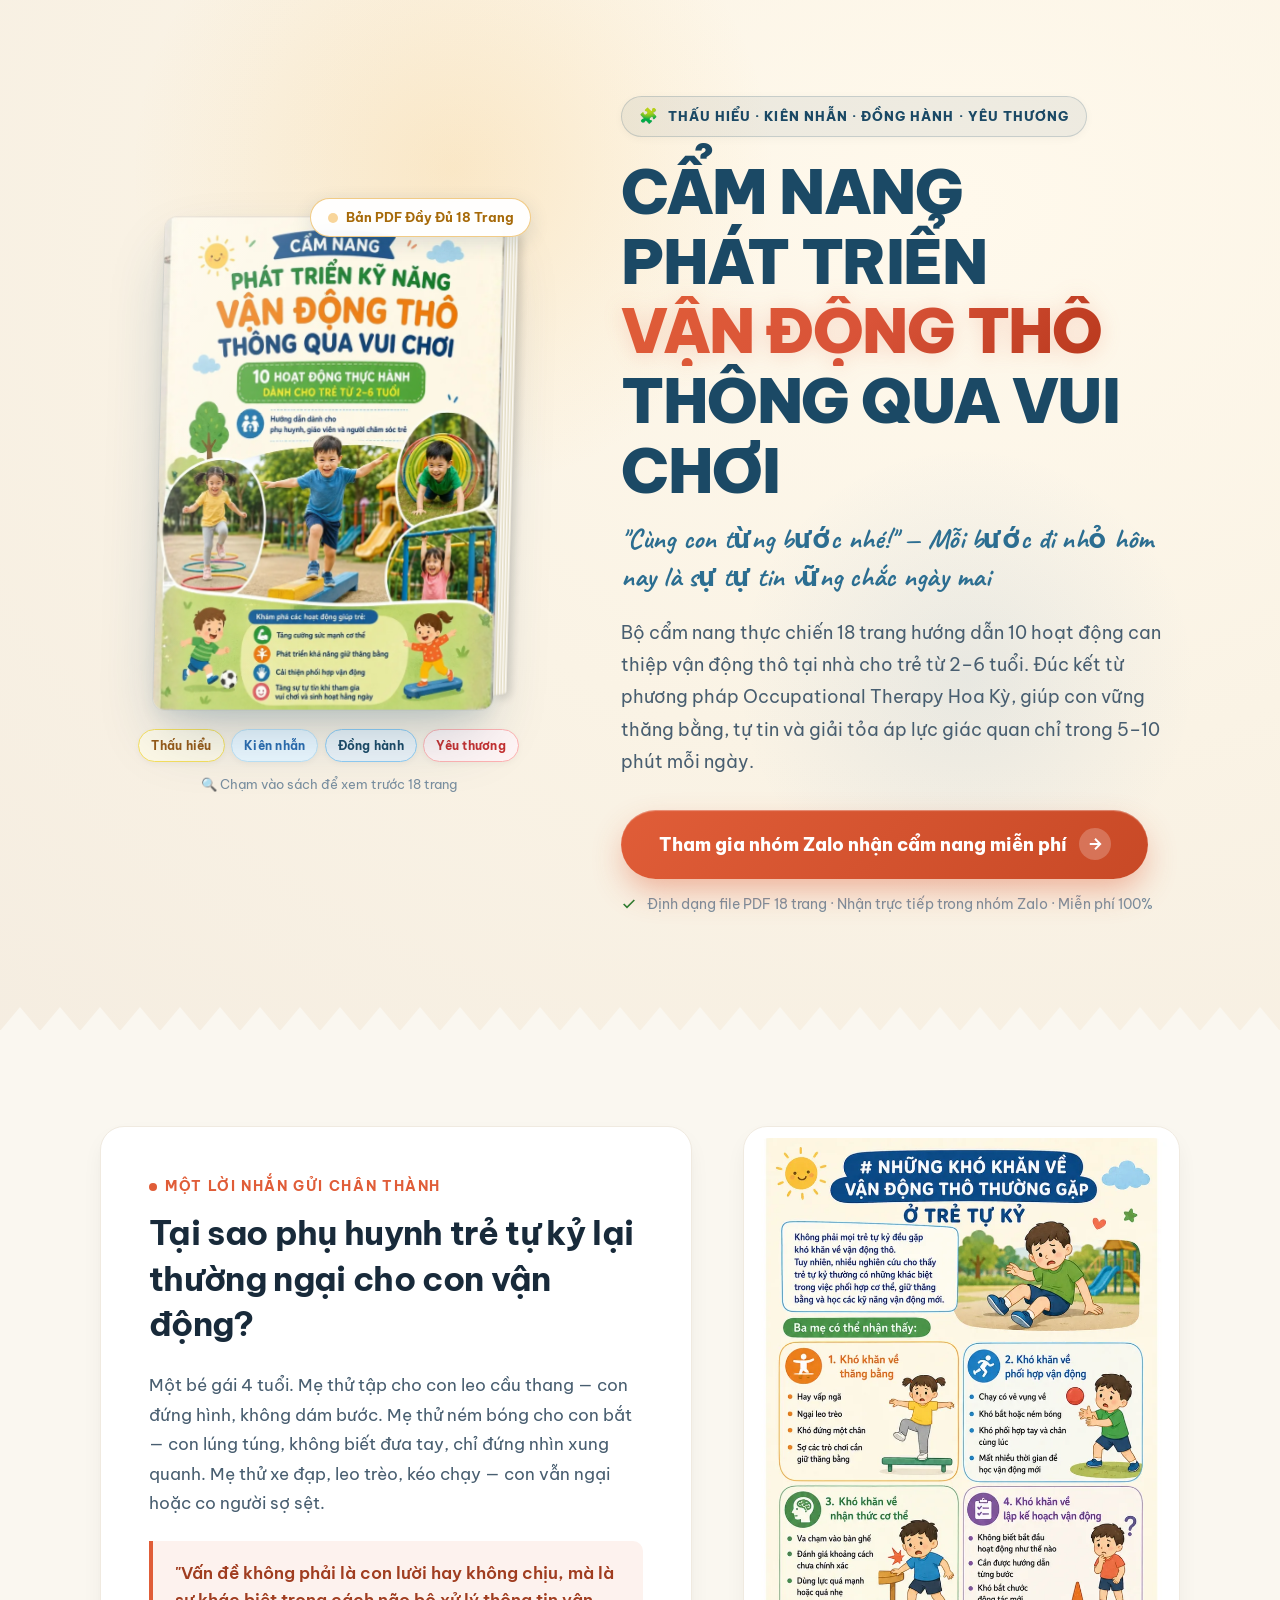
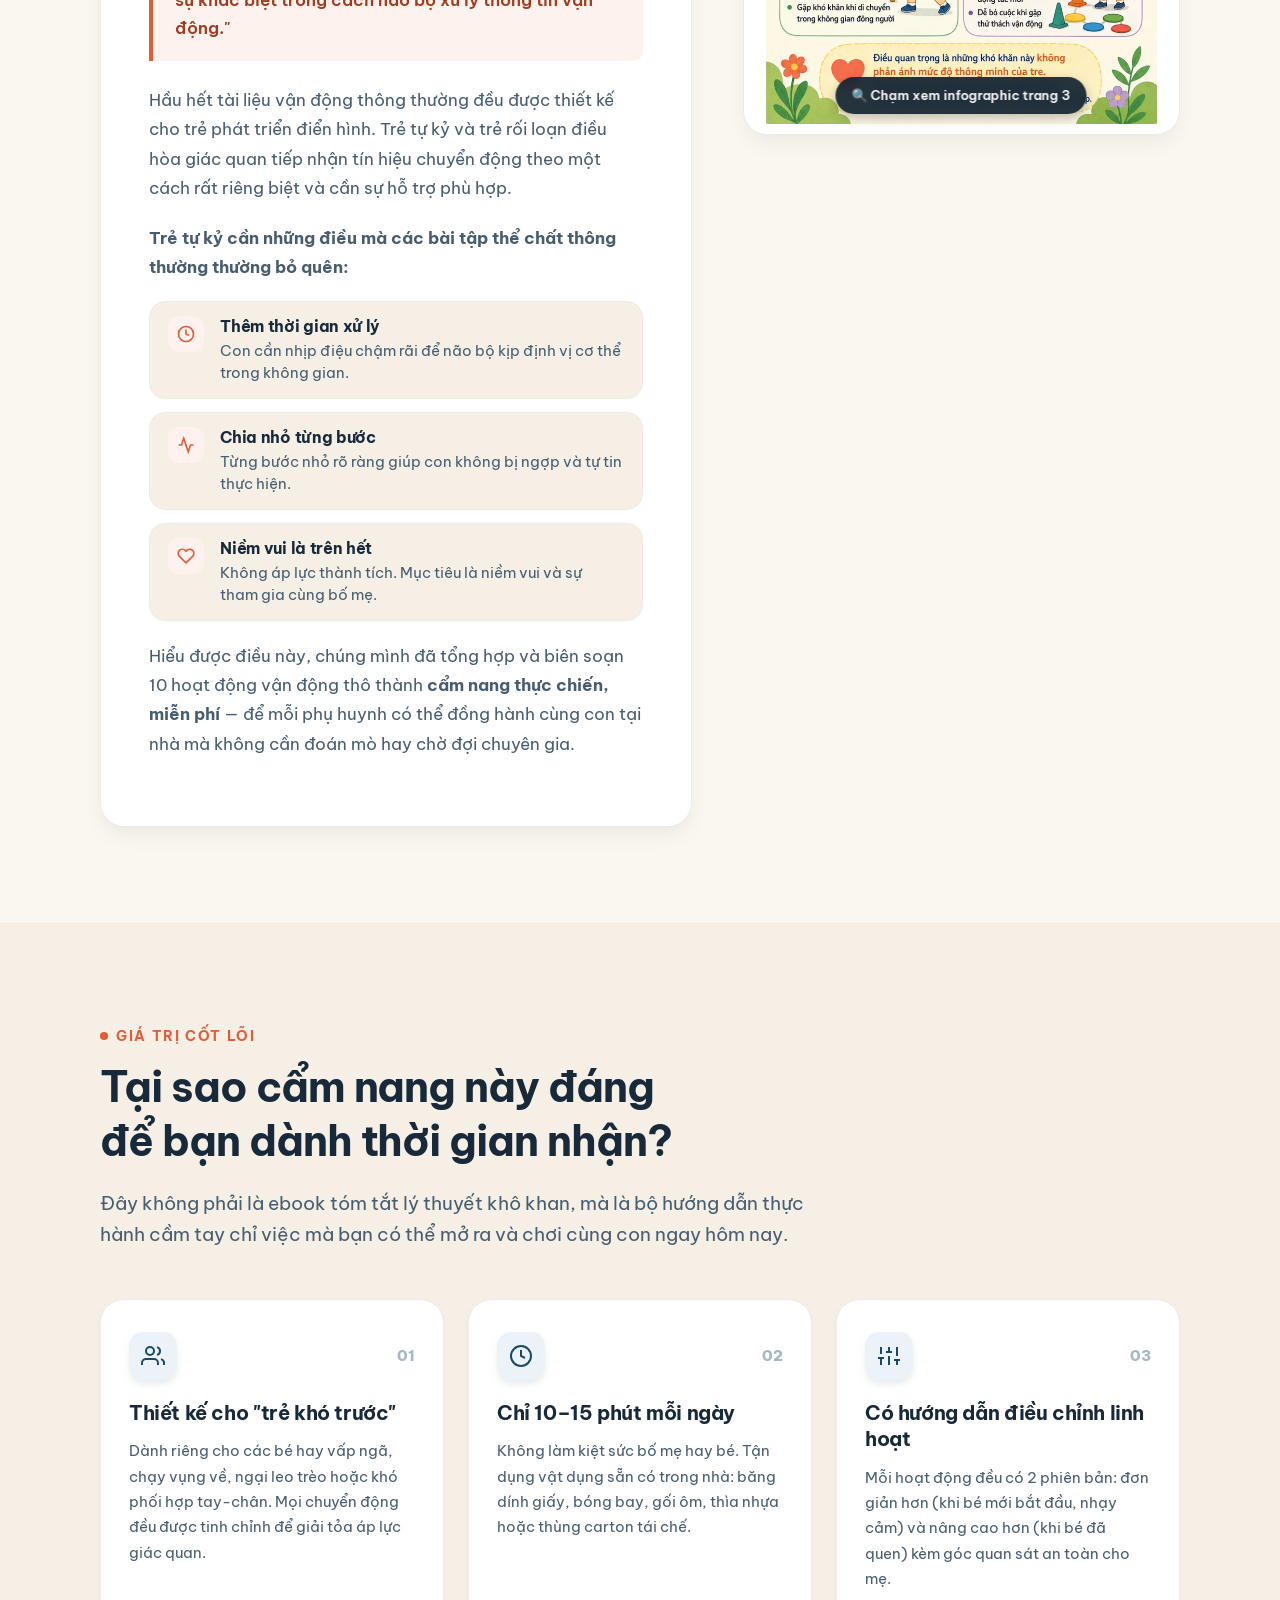
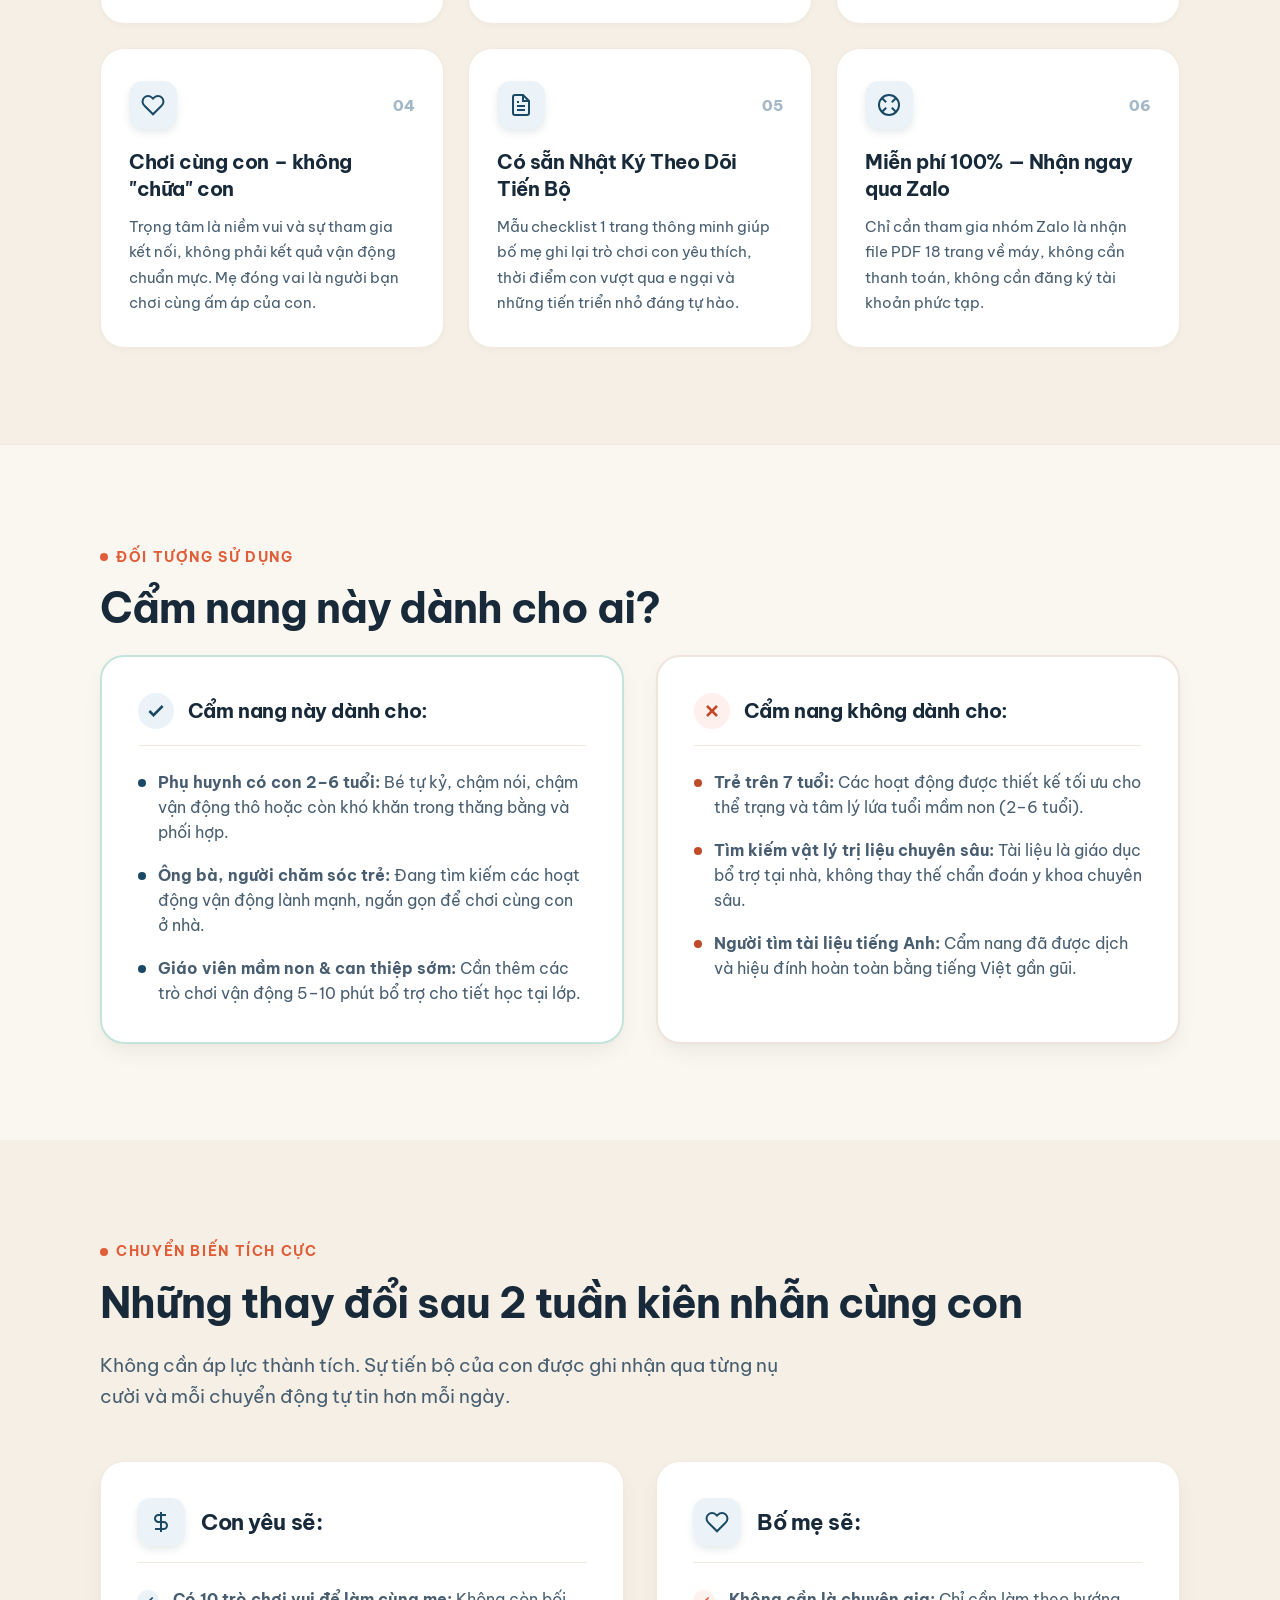
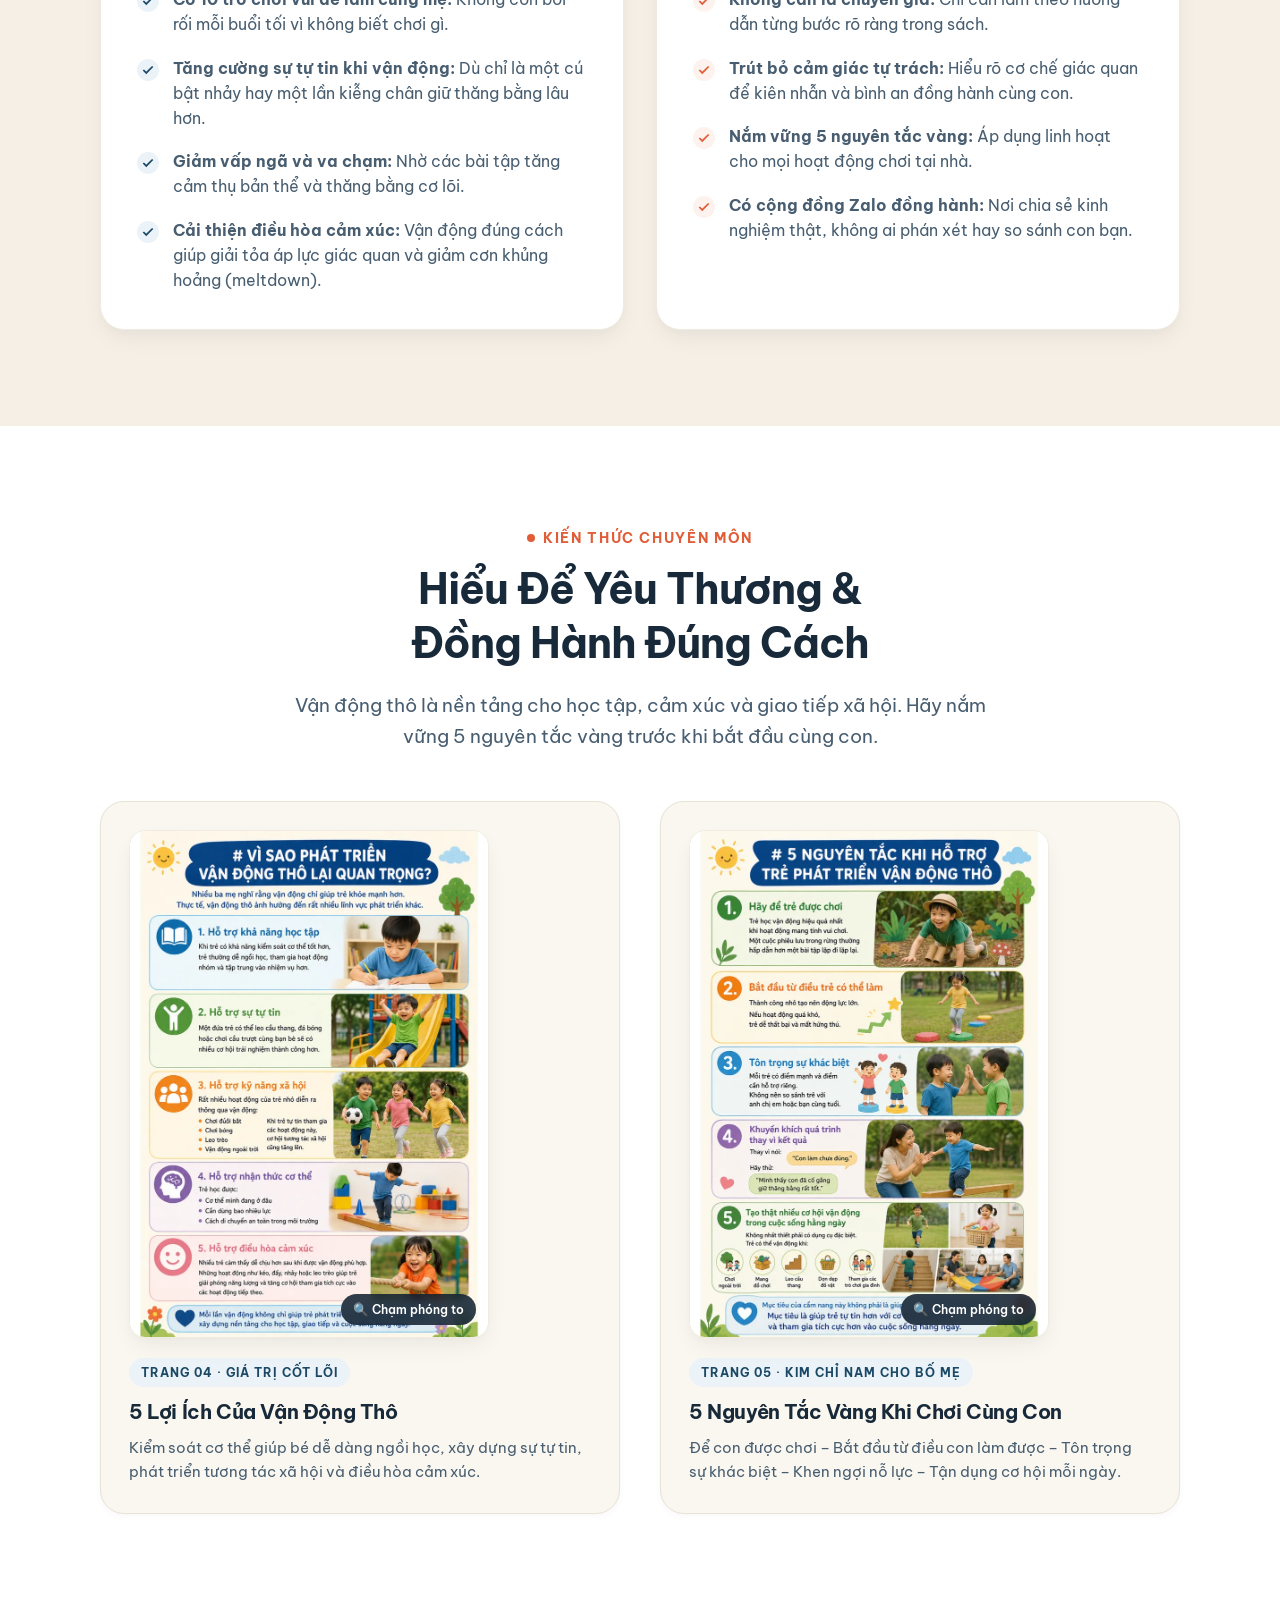
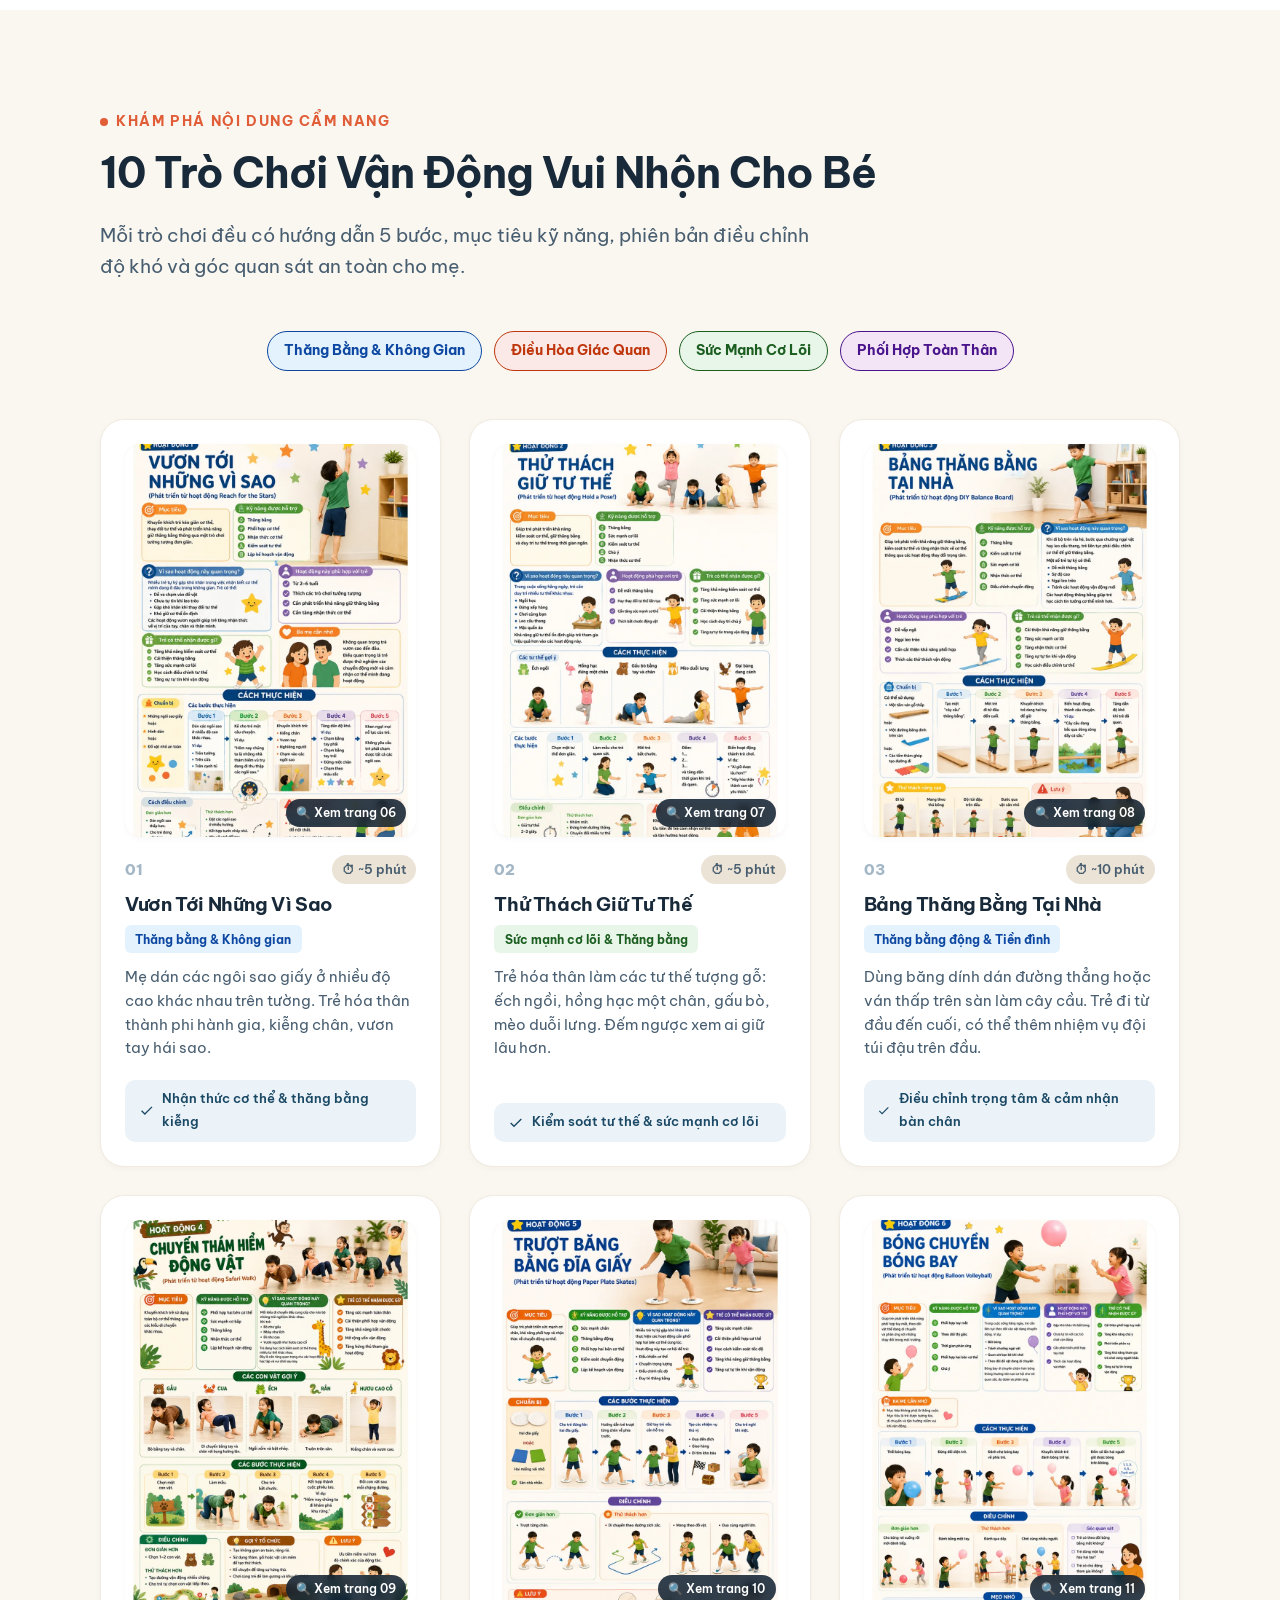
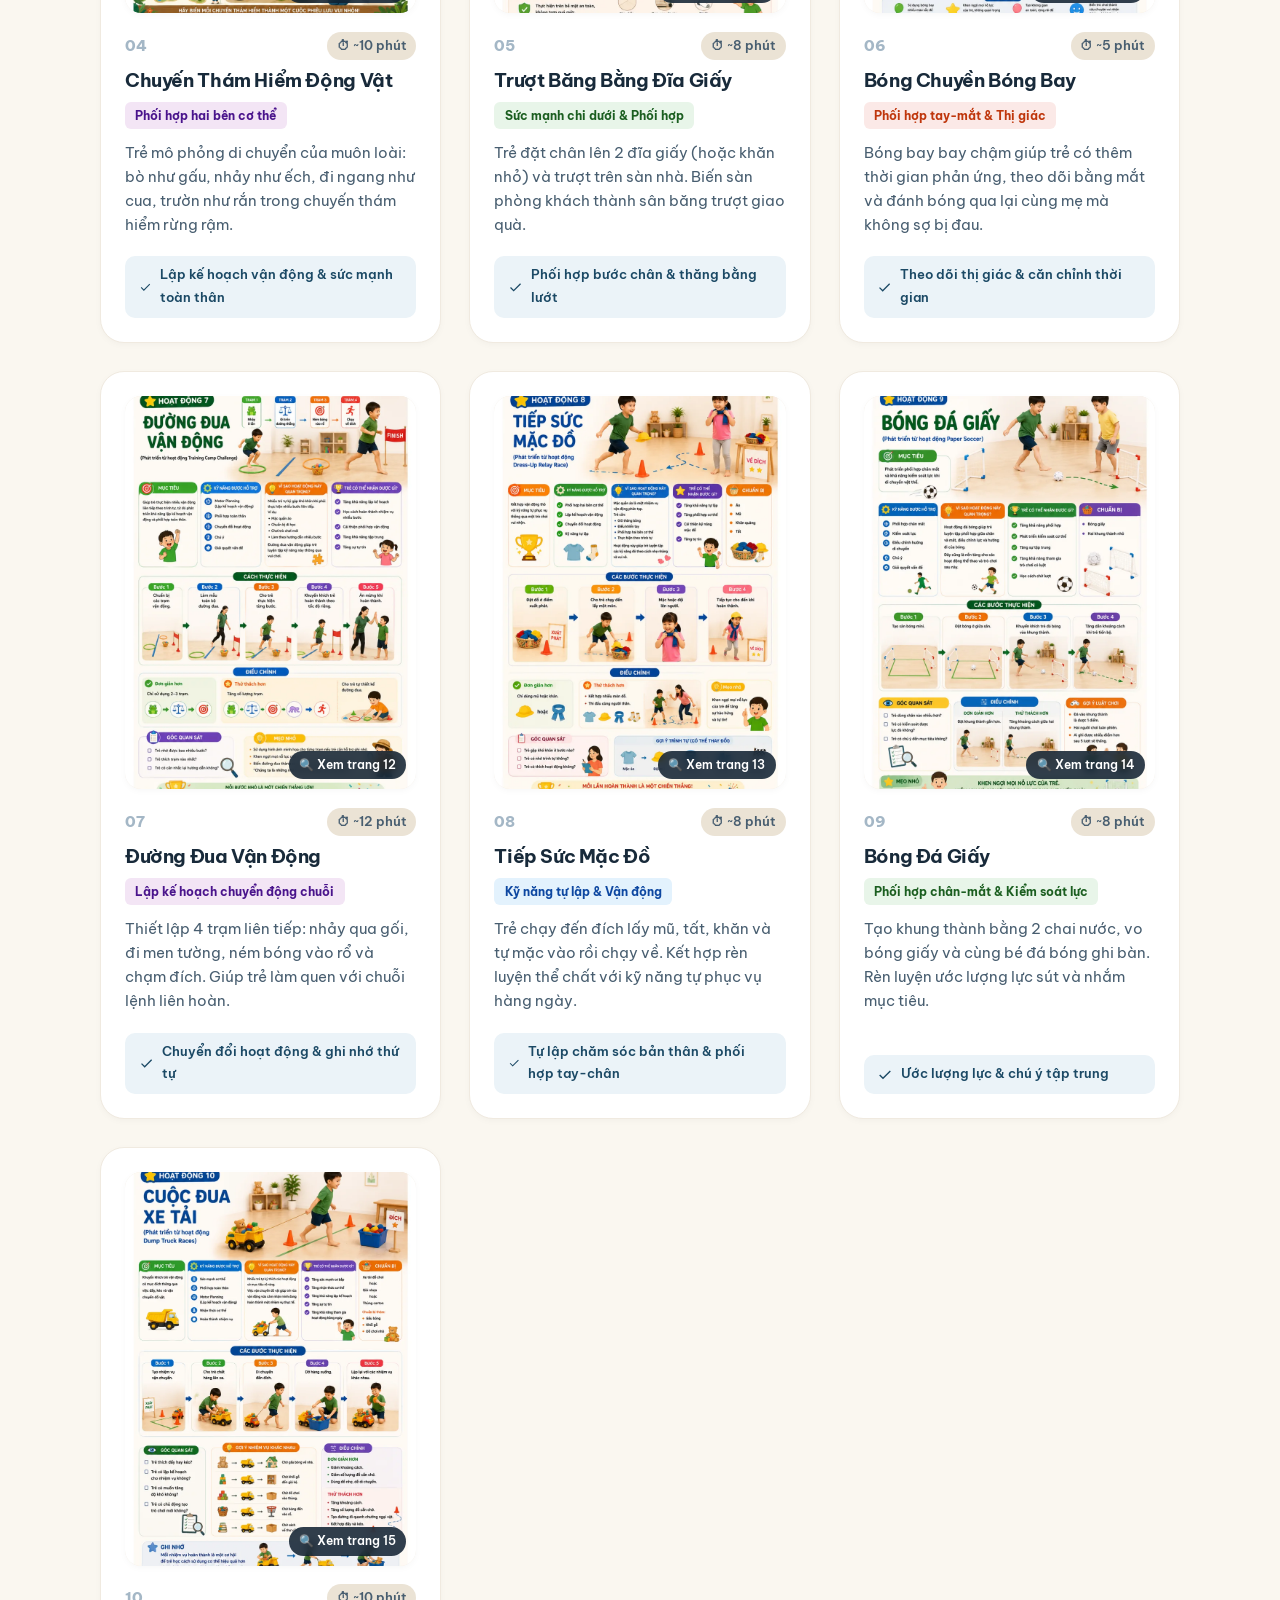
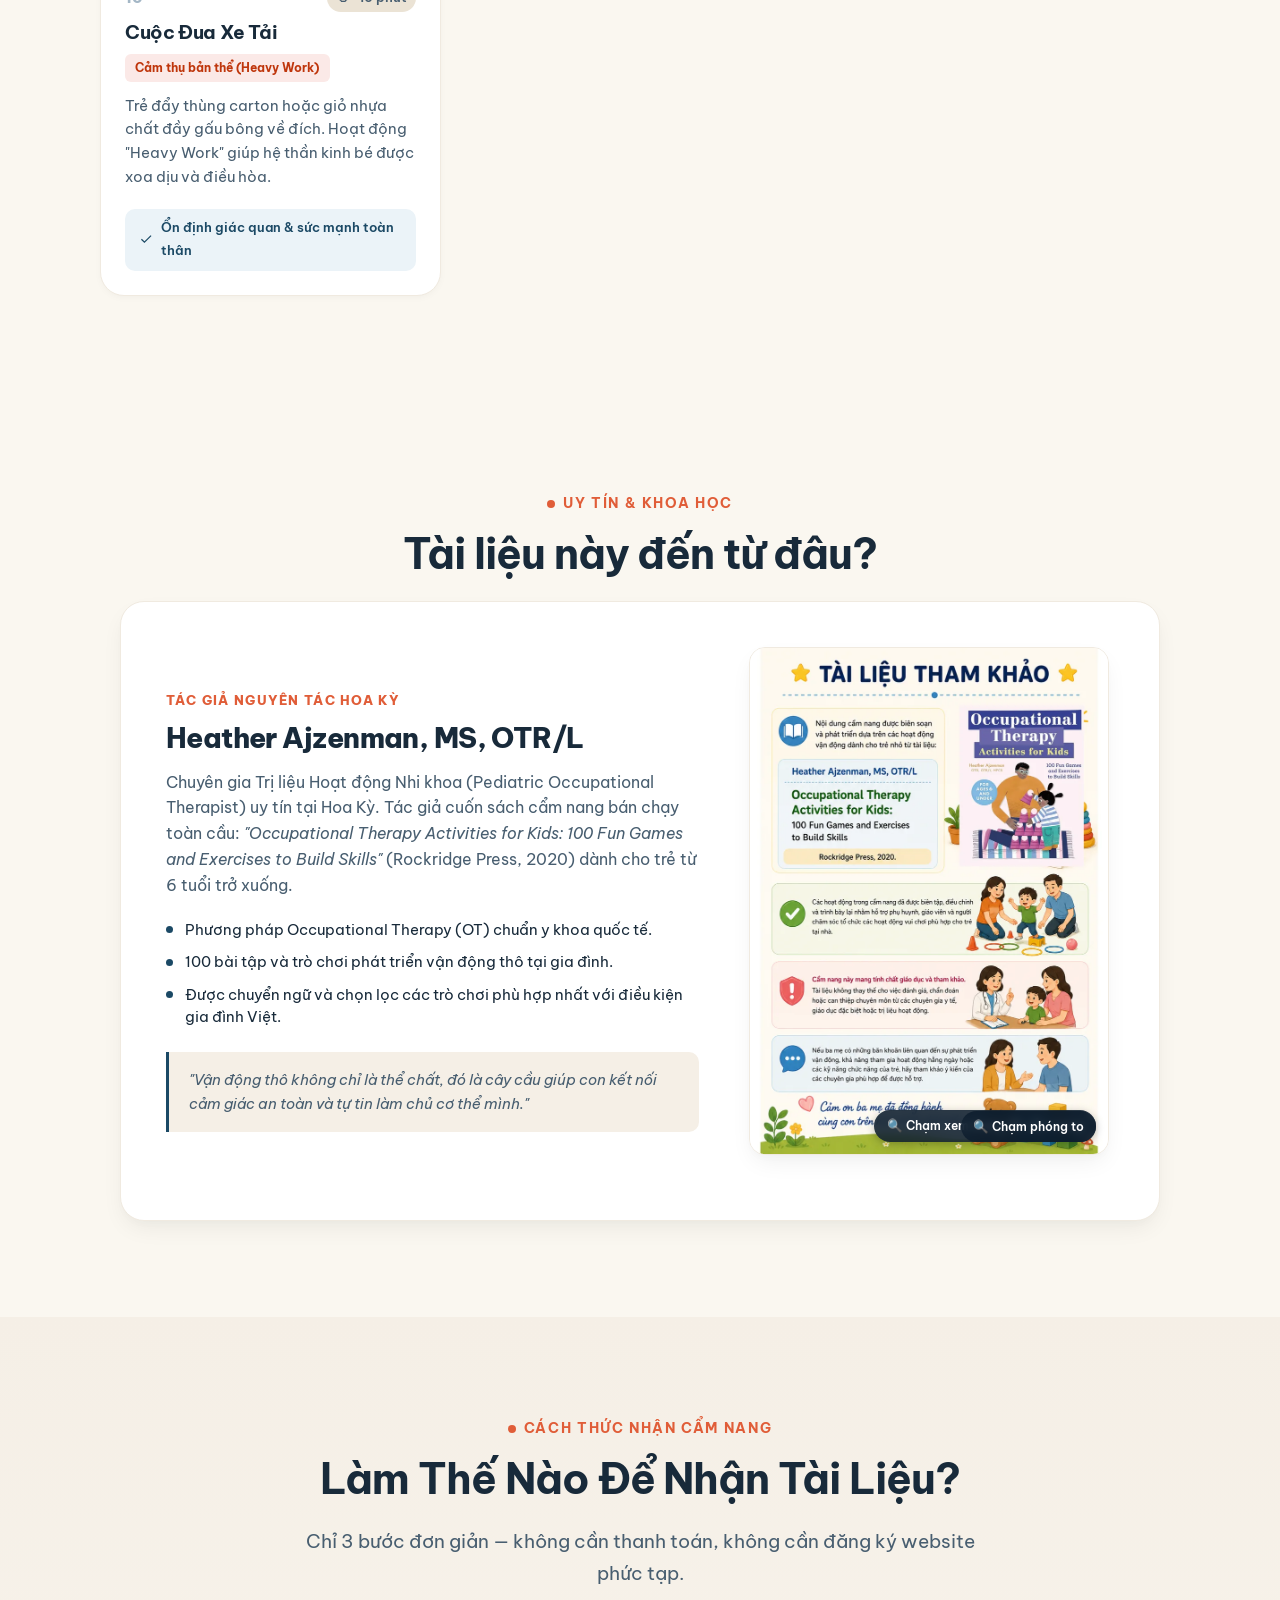
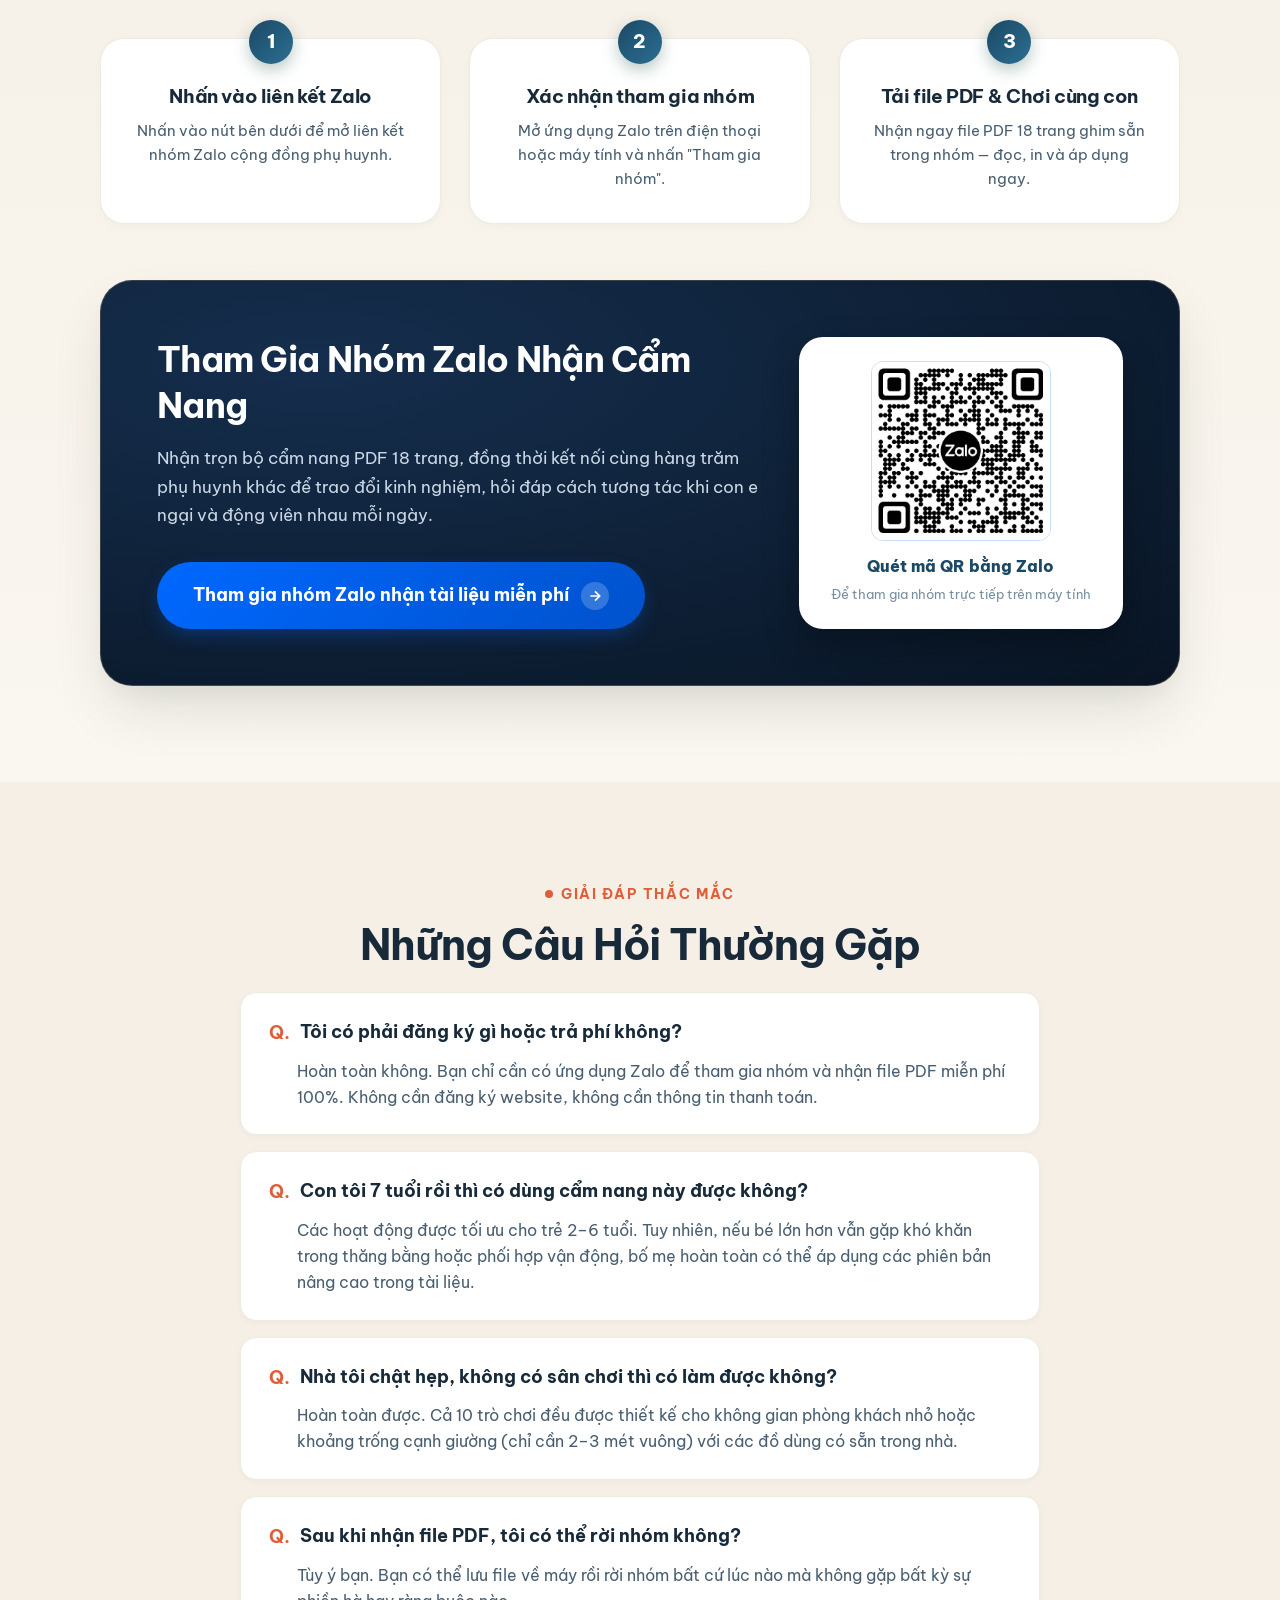
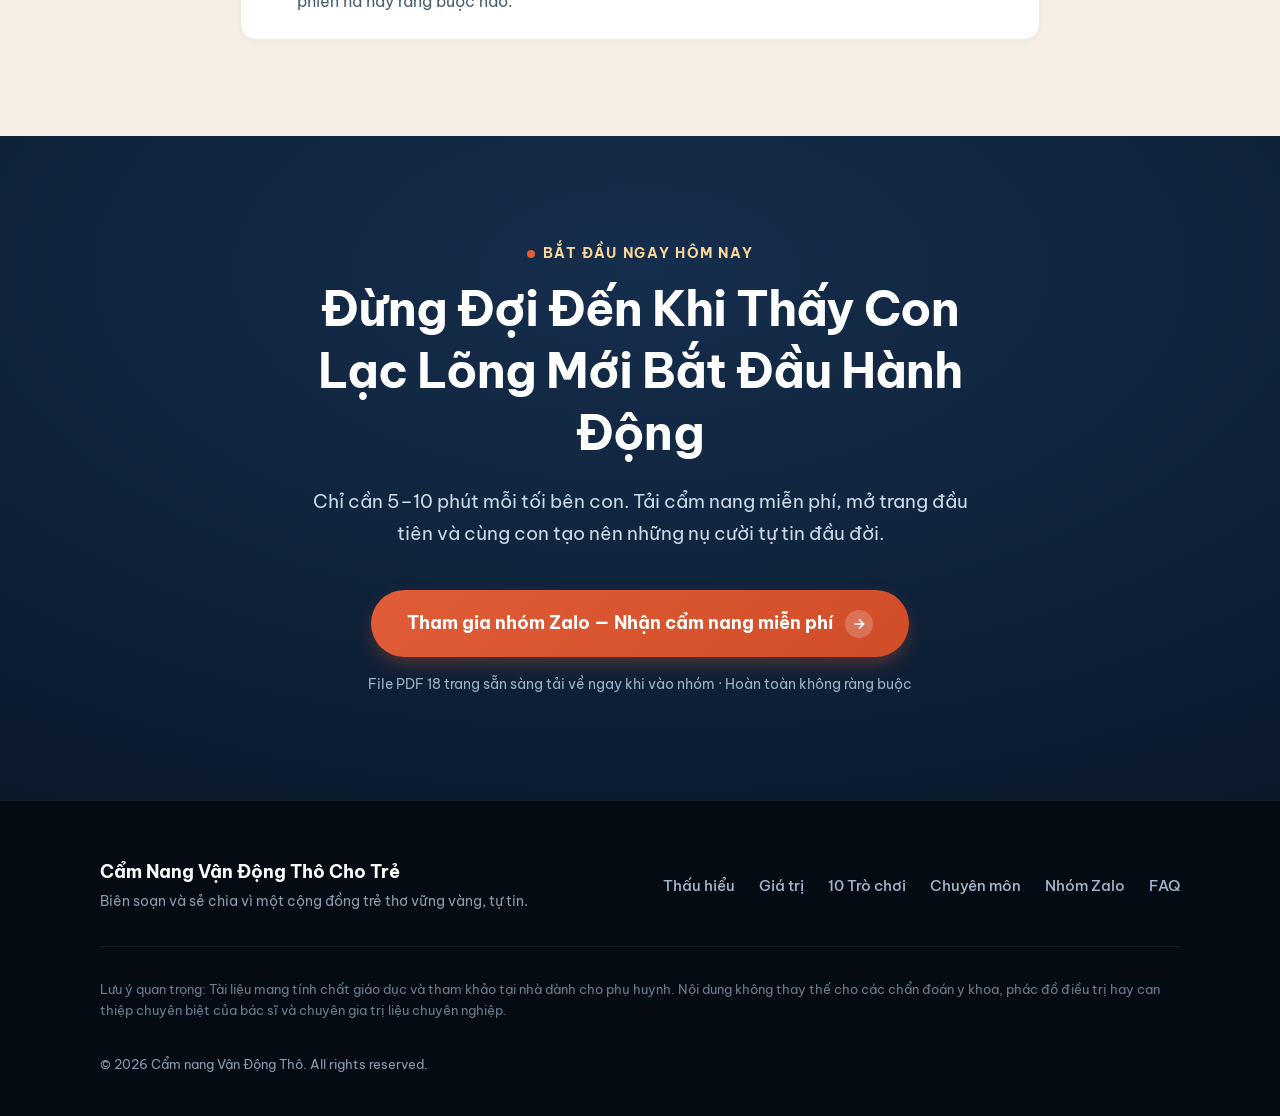
==== commit d246c8c0: "feat(palette): extract sunlit warm aesthetic and slate/coral/gold palette directly from reference ph" ====
--- a/index.html
+++ b/index.html
@@ -8,7 +8,7 @@
   <link rel="preconnect" href="https://fonts.googleapis.com">
   <link rel="preconnect" href="https://fonts.gstatic.com" crossorigin>
   <link href="https://fonts.googleapis.com/css2?family=Caveat:wght@600;700&family=Be+Vietnam+Pro:ital,wght@0,300;0,400;0,500;0,600;0,700;0,800;1,400;1,500;1,600&display=swap" rel="stylesheet">
-  <link rel="stylesheet" href="style.css?v=5">
+  <link rel="stylesheet" href="style.css?v=6">
   <link rel="canonical" href="https://zalo.me/g/urf9rsgbp4qki5gvxbya">
 </head>
 <body>
@@ -91,28 +91,6 @@
 
     <!-- CẠNH DƯỚI TRANG TRÍ RĂNG CƯA -->
     <div class="hero-sawtooth-divider" aria-hidden="true"></div>
-  </section>
-
-  <!-- =========================================================================
-       VISUAL ANCHOR: CÙNG CON TỪNG BƯỚC NHÉ (VISUAL BANNER NGHỆ THUẬT)
-       ========================================================================= -->
-  <section class="visual-anchor-section" aria-label="Thông điệp Cùng con từng bước nhé">
-    <div class="wrap">
-      <div class="visual-banner-card">
-        <img src="assets/banner-cung-con.webp" alt="Cùng con từng bước nhé! - Thấu hiểu, Kiên nhẫn, Đồng hành, Yêu thương" width="1024" height="390" loading="eager" class="visual-banner-img">
-        <div class="visual-banner-footer">
-          <div class="banner-values-pills">
-            <span class="value-chip chip-yellow">📖 Thấu hiểu</span>
-            <span class="value-chip chip-blue">⏳ Kiên nhẫn</span>
-            <span class="value-chip chip-navy">🤝 Đồng hành</span>
-            <span class="value-chip chip-coral">❤️ Yêu thương</span>
-          </div>
-          <p class="banner-quote-text">
-            Mỗi em bé là một món quà đặc biệt. Bằng tình yêu thương và phương pháp phù hợp, con sẽ vững vàng làm chủ cơ thể mình từng ngày.
-          </p>
-        </div>
-      </div>
-    </div>
   </section>
 
   <!-- =========================================================================
--- a/style.css
+++ b/style.css
@@ -436,14 +436,14 @@
 }
 
 /* ==========================================================================
-   SECTION 1: HERO LEAD MAGNET (BÁN SÁCH 2 CỘT 45/55 - NỀN TỐI FULL-BLEED)
+   SECTION 1: HERO LEAD MAGNET (BÁN SÁCH 2 CỘT 45/55 - NỀN SÁNG TỰ NHIÊN, ẤM ÁP)
    ========================================================================== */
 .hero-lead-magnet {
   padding-top: clamp(4rem, 7.5vw, 6.5rem);
   padding-bottom: clamp(5rem, 9vw, 7.5rem);
-  background-color: #071019 !important;
-  background: radial-gradient(130% 130% at 25% 20%, #152B3E 0%, #0B1724 45%, #050C14 100%) !important;
-  color: #FFFFFF !important;
+  background-color: #FAF5EB;
+  background: radial-gradient(120% 120% at 75% 20%, #FFF9EC 0%, #FAF3E5 45%, #F4ECE0 100%);
+  color: var(--color-ink);
   position: relative;
   overflow: hidden;
 }
@@ -456,7 +456,7 @@
   width: 650px;
   height: 650px;
   border-radius: 50%;
-  background: radial-gradient(circle, rgba(255, 107, 53, 0.14) 0%, rgba(248, 213, 154, 0.05) 50%, transparent 70%);
+  background: radial-gradient(circle, rgba(244, 178, 70, 0.2) 0%, rgba(244, 178, 70, 0.05) 50%, transparent 70%);
   pointer-events: none;
 }
 
@@ -468,7 +468,7 @@
   width: 500px;
   height: 500px;
   border-radius: 50%;
-  background: radial-gradient(circle, rgba(28, 83, 74, 0.15) 0%, transparent 65%);
+  background: radial-gradient(circle, rgba(43, 108, 176, 0.09) 0%, transparent 65%);
   pointer-events: none;
 }
 
@@ -505,10 +505,10 @@
   display: inline-flex;
   align-items: center;
   gap: 0.45rem;
-  background: rgba(10, 22, 34, 0.95);
-  border: 1px solid rgba(255, 107, 53, 0.6);
-  box-shadow: 0 8px 24px rgba(0, 0, 0, 0.6);
-  color: #F8D59A;
+  background: rgba(255, 255, 255, 0.95);
+  border: 1px solid rgba(232, 168, 56, 0.6);
+  box-shadow: 0 6px 20px rgba(27, 73, 101, 0.14);
+  color: #A66908;
   font-size: 0.82rem;
   font-weight: 700;
   padding: 0.45rem 1rem;
@@ -519,7 +519,7 @@
 .book-3d-luxury {
   position: relative;
   border-radius: 12px;
-  box-shadow: 0 30px 70px -12px rgba(0, 0, 0, 0.75), 0 0 0 2px rgba(255, 107, 53, 0.4);
+  box-shadow: 0 30px 65px -10px rgba(27, 73, 101, 0.24), 0 10px 24px -5px rgba(27, 73, 101, 0.12), 0 0 0 1px rgba(232, 226, 215, 0.8);
   transform: rotateY(-14deg) rotateX(6deg);
   transition: transform 0.5s var(--ease-spring), box-shadow 0.5s ease;
   background: #FFFFFF;
@@ -534,7 +534,7 @@
   width: 14px;
   background: repeating-linear-gradient(90deg, #FAF7F2, #FAF7F2 1px, #E5DFC8 2px, #E5DFC8 3px);
   border-radius: 0 4px 4px 0;
-  box-shadow: inset 1px 0 2px rgba(0, 0, 0, 0.15), 4px 4px 10px rgba(0, 0, 0, 0.35);
+  box-shadow: inset 1px 0 2px rgba(0, 0, 0, 0.15), 4px 4px 10px rgba(0, 0, 0, 0.15);
   transform: skewY(-8deg);
   z-index: -1;
 }
@@ -547,13 +547,13 @@
   right: 0;
   bottom: 0;
   border-radius: 12px;
-  background: linear-gradient(115deg, rgba(255, 255, 255, 0.3) 0%, rgba(255, 255, 255, 0.05) 35%, transparent 60%);
+  background: linear-gradient(115deg, rgba(255, 255, 255, 0.4) 0%, rgba(255, 255, 255, 0.1) 35%, transparent 60%);
   pointer-events: none;
 }
 
 .book-3d-luxury:hover {
   transform: rotateY(-4deg) rotateX(2deg) translateY(-10px) scale(1.02);
-  box-shadow: 0 45px 90px -15px rgba(0, 0, 0, 0.85), 0 0 0 2px rgba(255, 107, 53, 0.7);
+  box-shadow: 0 45px 85px -12px rgba(27, 73, 101, 0.32), 0 16px 32px -6px rgba(27, 73, 101, 0.16), 0 0 0 1px rgba(244, 178, 70, 0.8);
 }
 
 .book-3d-luxury img {
@@ -568,17 +568,18 @@
   margin-top: 1.15rem;
   display: flex;
   align-items: center;
-  gap: 0.35rem;
+  gap: 0.4rem;
   flex-wrap: wrap;
   justify-content: center;
 }
 
 .b-val {
-  font-size: 0.76rem;
+  font-size: 0.78rem;
   font-weight: 700;
-  padding: 0.28rem 0.65rem;
+  padding: 0.3rem 0.75rem;
   border-radius: var(--radius-pill);
   letter-spacing: 0.02em;
+  box-shadow: 0 2px 6px rgba(0, 0, 0, 0.04);
 }
 
 .val-understand {
@@ -608,7 +609,7 @@
 .book-hover-hint {
   margin-top: 0.65rem;
   font-size: 0.82rem;
-  color: #8DA1B7;
+  color: var(--color-ink-faint);
   display: flex;
   align-items: center;
   gap: 0.4rem;
@@ -627,14 +628,14 @@
   font-size: 0.82rem;
   font-weight: 800;
   letter-spacing: 0.08em;
-  color: #F4B246;
-  background: rgba(244, 178, 70, 0.12);
-  border: 1px solid rgba(244, 178, 70, 0.35);
+  color: var(--color-primary);
+  background: rgba(27, 73, 101, 0.07);
+  border: 1px solid rgba(27, 73, 101, 0.18);
   padding: 0.4rem 1.05rem;
   border-radius: var(--radius-pill);
   width: fit-content;
   margin-bottom: 1.25rem;
-  box-shadow: 0 4px 14px rgba(0, 0, 0, 0.2);
+  box-shadow: 0 2px 8px rgba(0, 0, 0, 0.04);
 }
 
 .hero-puzzle-icon {
@@ -643,43 +644,42 @@
 
 /* ③ TYPOGRAPHY: H1 RẤT LỚN ~64px WEIGHT 900 IN HOA PHÂN DÒNG CÂN ĐỐI */
 .hero-dark-title {
-  font-size: clamp(2.3rem, 5vw, 3.8rem); /* ~60px trên desktop */
+  font-size: clamp(2.3rem, 5vw, 3.8rem);
   font-weight: 900;
   text-transform: uppercase;
   line-height: 1.15;
-  color: #FFFFFF;
-  margin-bottom: 1rem;
+  color: var(--color-primary);
+  margin-bottom: 0.85rem;
   letter-spacing: -0.025em;
   text-wrap: balance;
 }
 
 /* ② CỤM NHẤN H1 DÙNG MÀU NHẤN NỔI */
 .hero-accent-word {
-  color: #F4B246;
-  background: linear-gradient(135deg, #FFE8B8 0%, #F4B246 50%, #E68A00 100%);
+  color: var(--color-accent);
+  background: linear-gradient(135deg, #E05D38 0%, #D95338 50%, #B8381D 100%);
   -webkit-background-clip: text;
   -webkit-text-fill-color: transparent;
   display: inline-block;
-  filter: drop-shadow(0 4px 16px rgba(244, 178, 70, 0.4));
+  filter: drop-shadow(0 2px 10px rgba(224, 93, 56, 0.2));
 }
 
 .hero-script-tag {
   font-family: var(--font-script);
-  font-size: clamp(1.25rem, 2.2vw, 1.6rem);
+  font-size: clamp(1.35rem, 2.3vw, 1.75rem);
   font-weight: 700;
-  color: #FDE68A;
+  color: #2C6E91;
   margin-top: 0;
-  margin-bottom: 1.5rem;
+  margin-bottom: 1.35rem;
   line-height: 1.35;
   letter-spacing: 0.01em;
-  text-shadow: 0 2px 8px rgba(0, 0, 0, 0.4);
 }
 
 /* [MÔ TẢ] 2-3 CÂU SÚC TÍCH */
 .hero-dark-desc {
   font-size: clamp(1.02rem, 1.7vw, 1.15rem);
-  line-height: 1.72;
-  color: #CBD8E6;
+  line-height: 1.75;
+  color: var(--color-ink-soft);
   margin-bottom: 2rem;
   max-width: 620px;
   text-wrap: pretty;
@@ -699,13 +699,13 @@
   font-size: 1.15rem;
   font-weight: 800;
   border-radius: var(--radius-pill);
-  box-shadow: 0 16px 36px -4px rgba(224, 93, 56, 0.55), inset 0 1px 1px rgba(255, 255, 255, 0.35);
+  box-shadow: 0 14px 32px -4px rgba(224, 93, 56, 0.45), inset 0 1px 1px rgba(255, 255, 255, 0.35);
   width: fit-content;
 }
 
 .btn-hero-cta:hover {
   background: linear-gradient(135deg, #EC6B46 0%, #D4522E 100%);
-  box-shadow: 0 20px 45px -4px rgba(224, 93, 56, 0.68), inset 0 1px 1px rgba(255, 255, 255, 0.45);
+  box-shadow: 0 18px 40px -4px rgba(224, 93, 56, 0.58), inset 0 1px 1px rgba(255, 255, 255, 0.45);
   color: #FFFFFF;
 }
 
@@ -714,12 +714,12 @@
   align-items: center;
   gap: 0.6rem;
   font-size: 0.88rem;
-  color: #9FB2C8;
+  color: var(--color-ink-faint);
   line-height: 1.5;
 }
 
 .hero-dark-subnote svg {
-  color: #48BB78;
+  color: #2E7D32;
   flex-shrink: 0;
 }
 
@@ -735,98 +735,6 @@
   background-size: 40px 24px;
   z-index: 20;
   pointer-events: none;
-}
-
-/* ==========================================================================
-   VISUAL ANCHOR BANNER: CÙNG CON TỪNG BƯỚC NHÉ
-   ========================================================================== */
-.visual-anchor-section {
-  padding-top: clamp(2.5rem, 5vw, 4rem);
-  padding-bottom: clamp(1.5rem, 3vw, 2.5rem);
-  background-color: var(--color-bg);
-}
-
-.visual-banner-card {
-  background: var(--color-surface);
-  border-radius: var(--radius-lg);
-  overflow: hidden;
-  box-shadow: 0 14px 34px -8px rgba(27, 73, 101, 0.12), 0 4px 12px rgba(0, 0, 0, 0.03);
-  border: 1px solid var(--color-border);
-  transition: transform 0.3s ease, box-shadow 0.3s ease;
-}
-
-.visual-banner-card:hover {
-  box-shadow: 0 20px 45px -10px rgba(27, 73, 101, 0.18);
-  transform: translateY(-2px);
-}
-
-.visual-banner-img {
-  width: 100%;
-  height: auto;
-  display: block;
-}
-
-.visual-banner-footer {
-  padding: 1.25rem 2rem;
-  background: var(--color-surface);
-  display: flex;
-  align-items: center;
-  justify-content: space-between;
-  gap: 1.5rem;
-  flex-wrap: wrap;
-  border-top: 1px solid var(--color-border-subtle);
-}
-
-.banner-values-pills {
-  display: flex;
-  align-items: center;
-  gap: 0.65rem;
-  flex-wrap: wrap;
-}
-
-.value-chip {
-  display: inline-flex;
-  align-items: center;
-  gap: 0.4rem;
-  padding: 0.4rem 0.95rem;
-  border-radius: var(--radius-pill);
-  font-size: 0.88rem;
-  font-weight: 700;
-  letter-spacing: 0.01em;
-}
-
-.chip-yellow {
-  background: #FEF9E7;
-  color: #975A16;
-  border: 1px solid #F6E05E;
-}
-
-.chip-blue {
-  background: #EBF8FF;
-  color: #2B6CB0;
-  border: 1px solid #BEE3F8;
-}
-
-.chip-navy {
-  background: #EBF3F8;
-  color: #1B4965;
-  border: 1px solid #C9DCFA;
-}
-
-.chip-coral {
-  background: #FFF5F5;
-  color: #C53030;
-  border: 1px solid #FEB2B2;
-}
-
-.banner-quote-text {
-  font-family: var(--font-script);
-  font-size: 1.35rem;
-  color: var(--color-primary);
-  margin: 0;
-  font-weight: 700;
-  line-height: 1.35;
-  max-width: 520px;
 }
 
 /* ==========================================================================
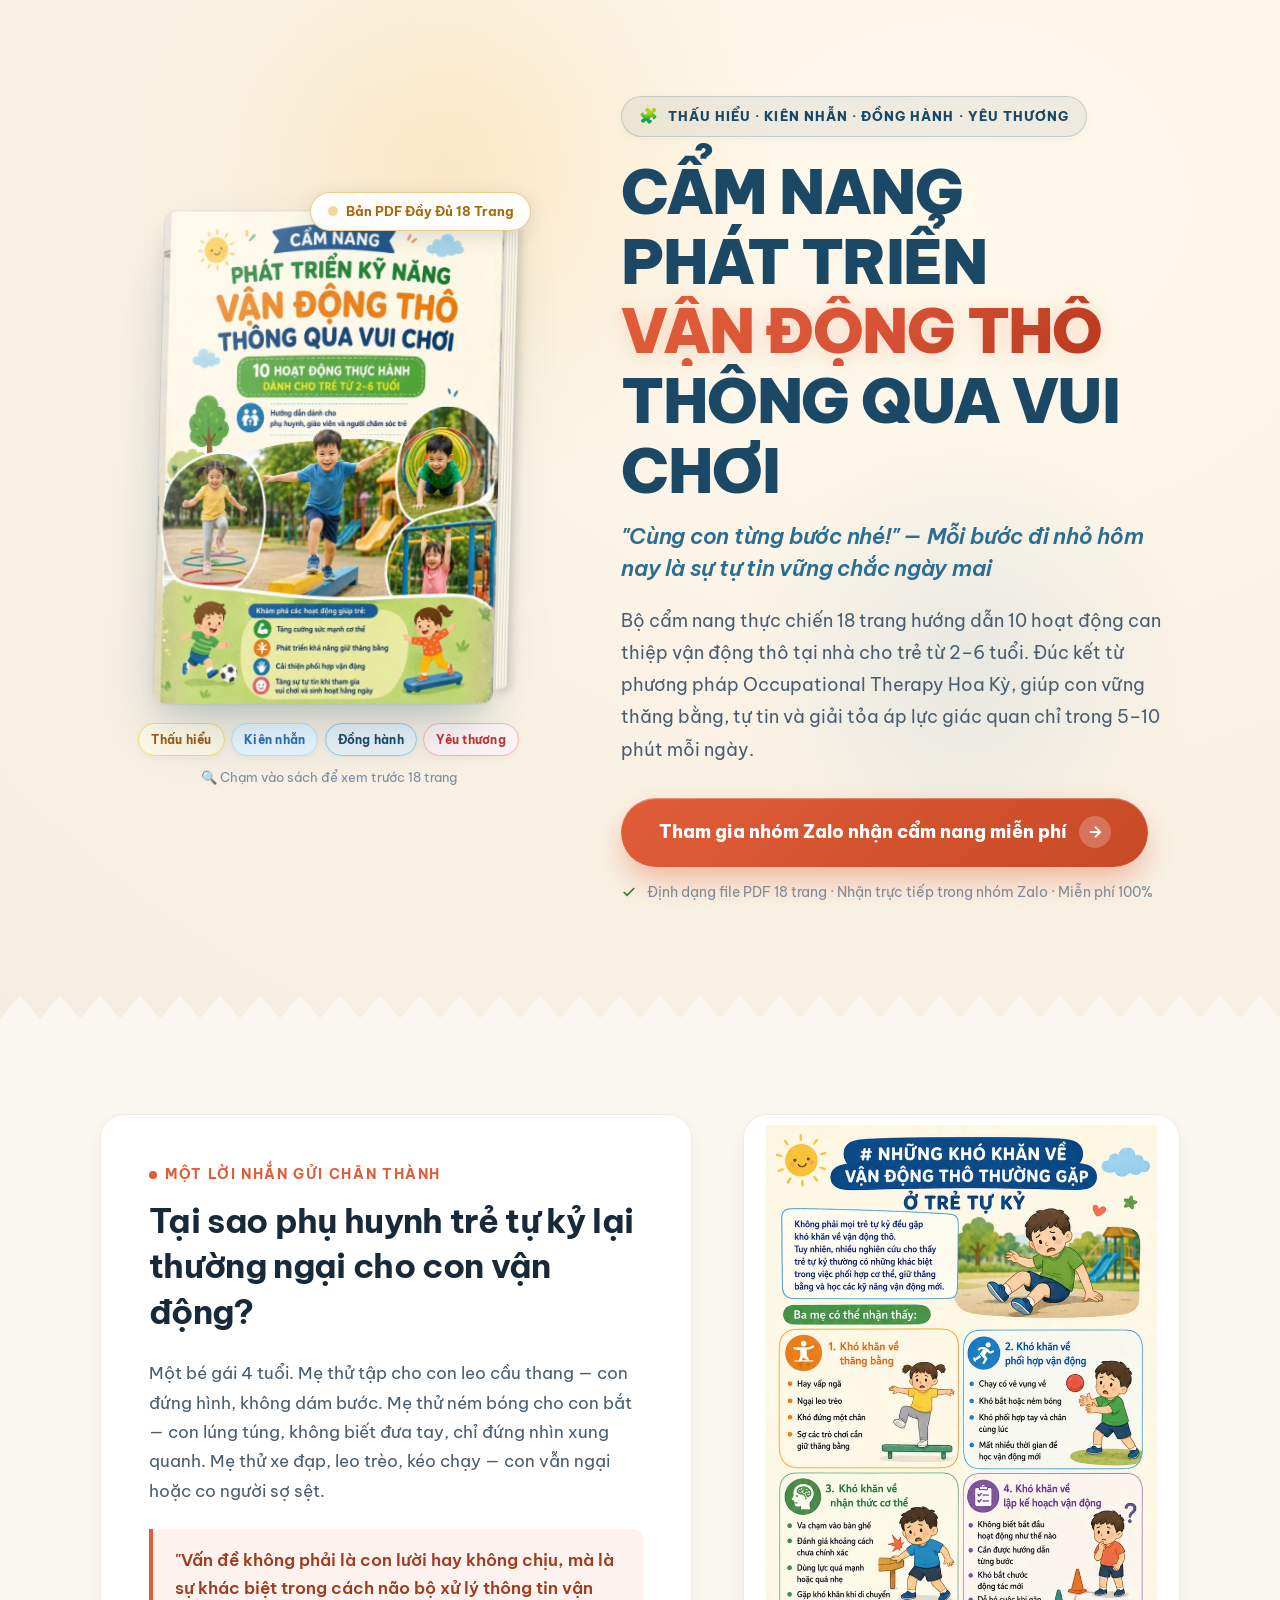
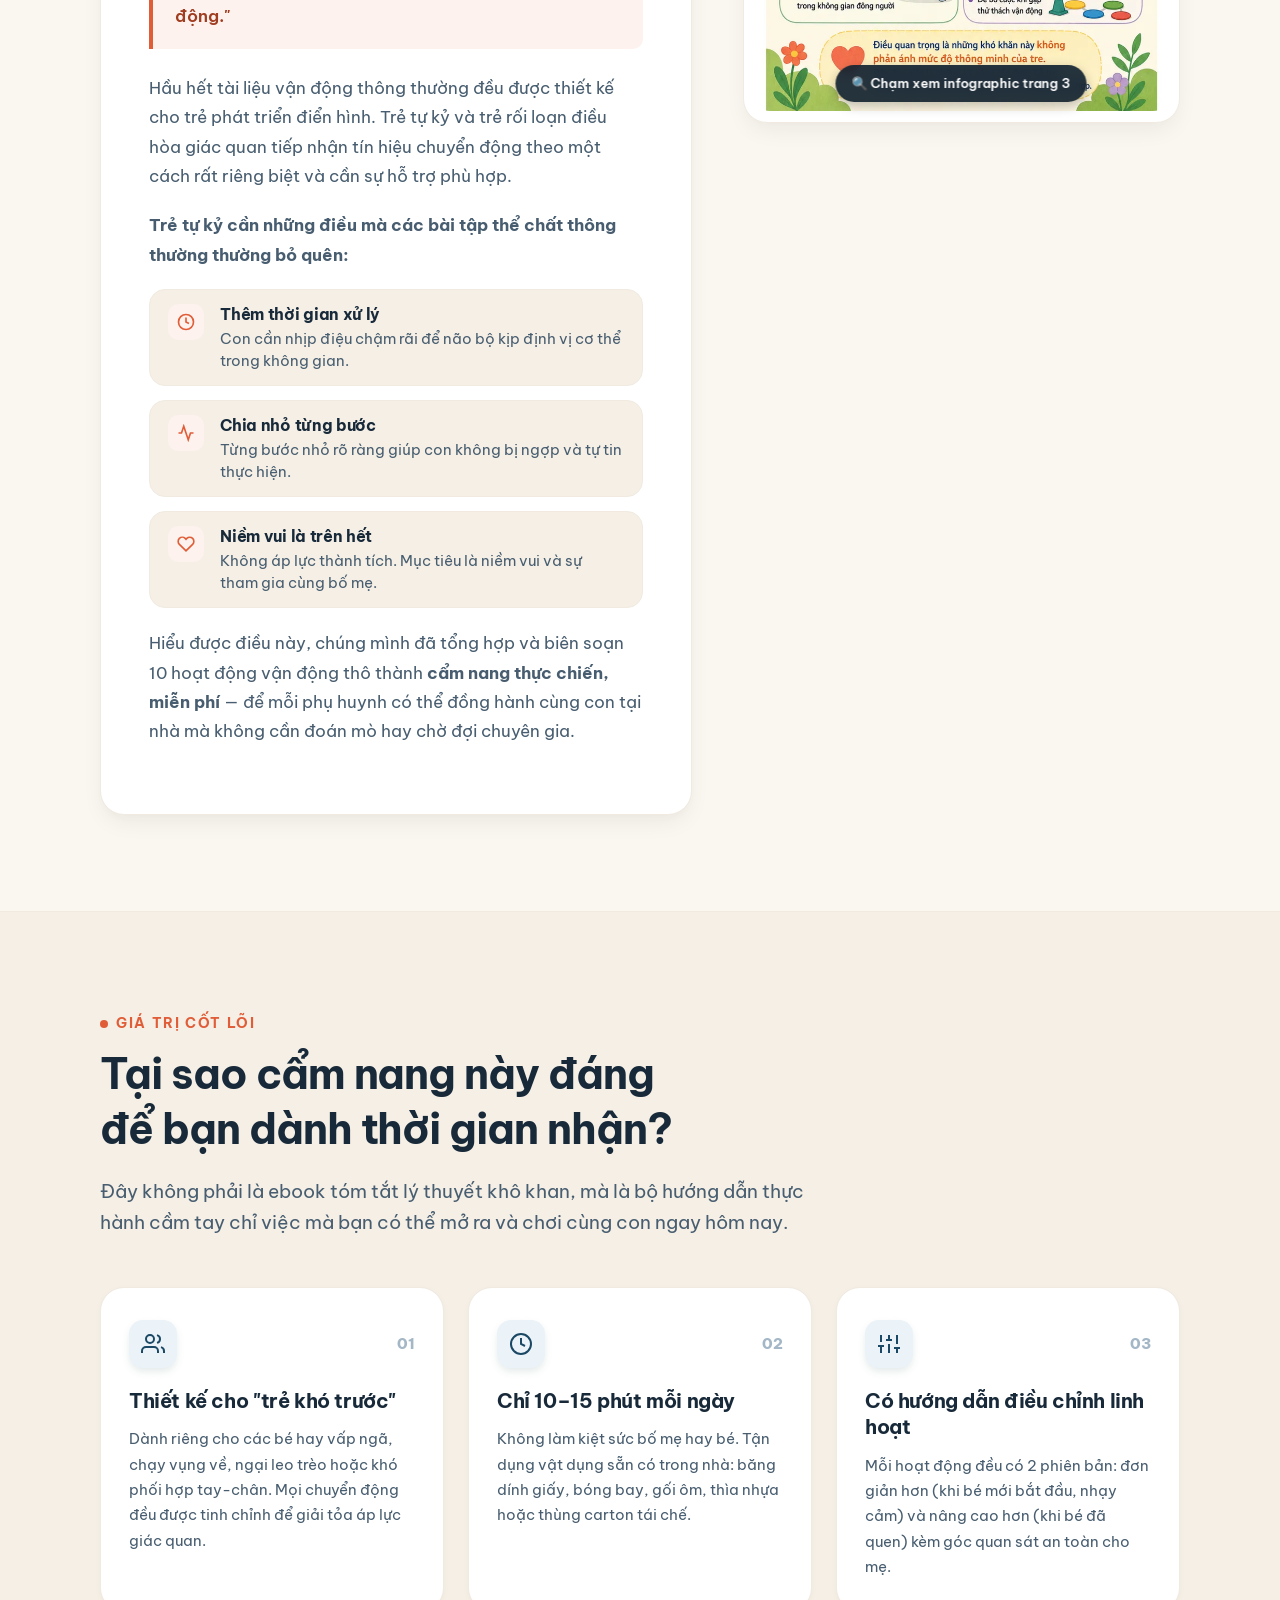
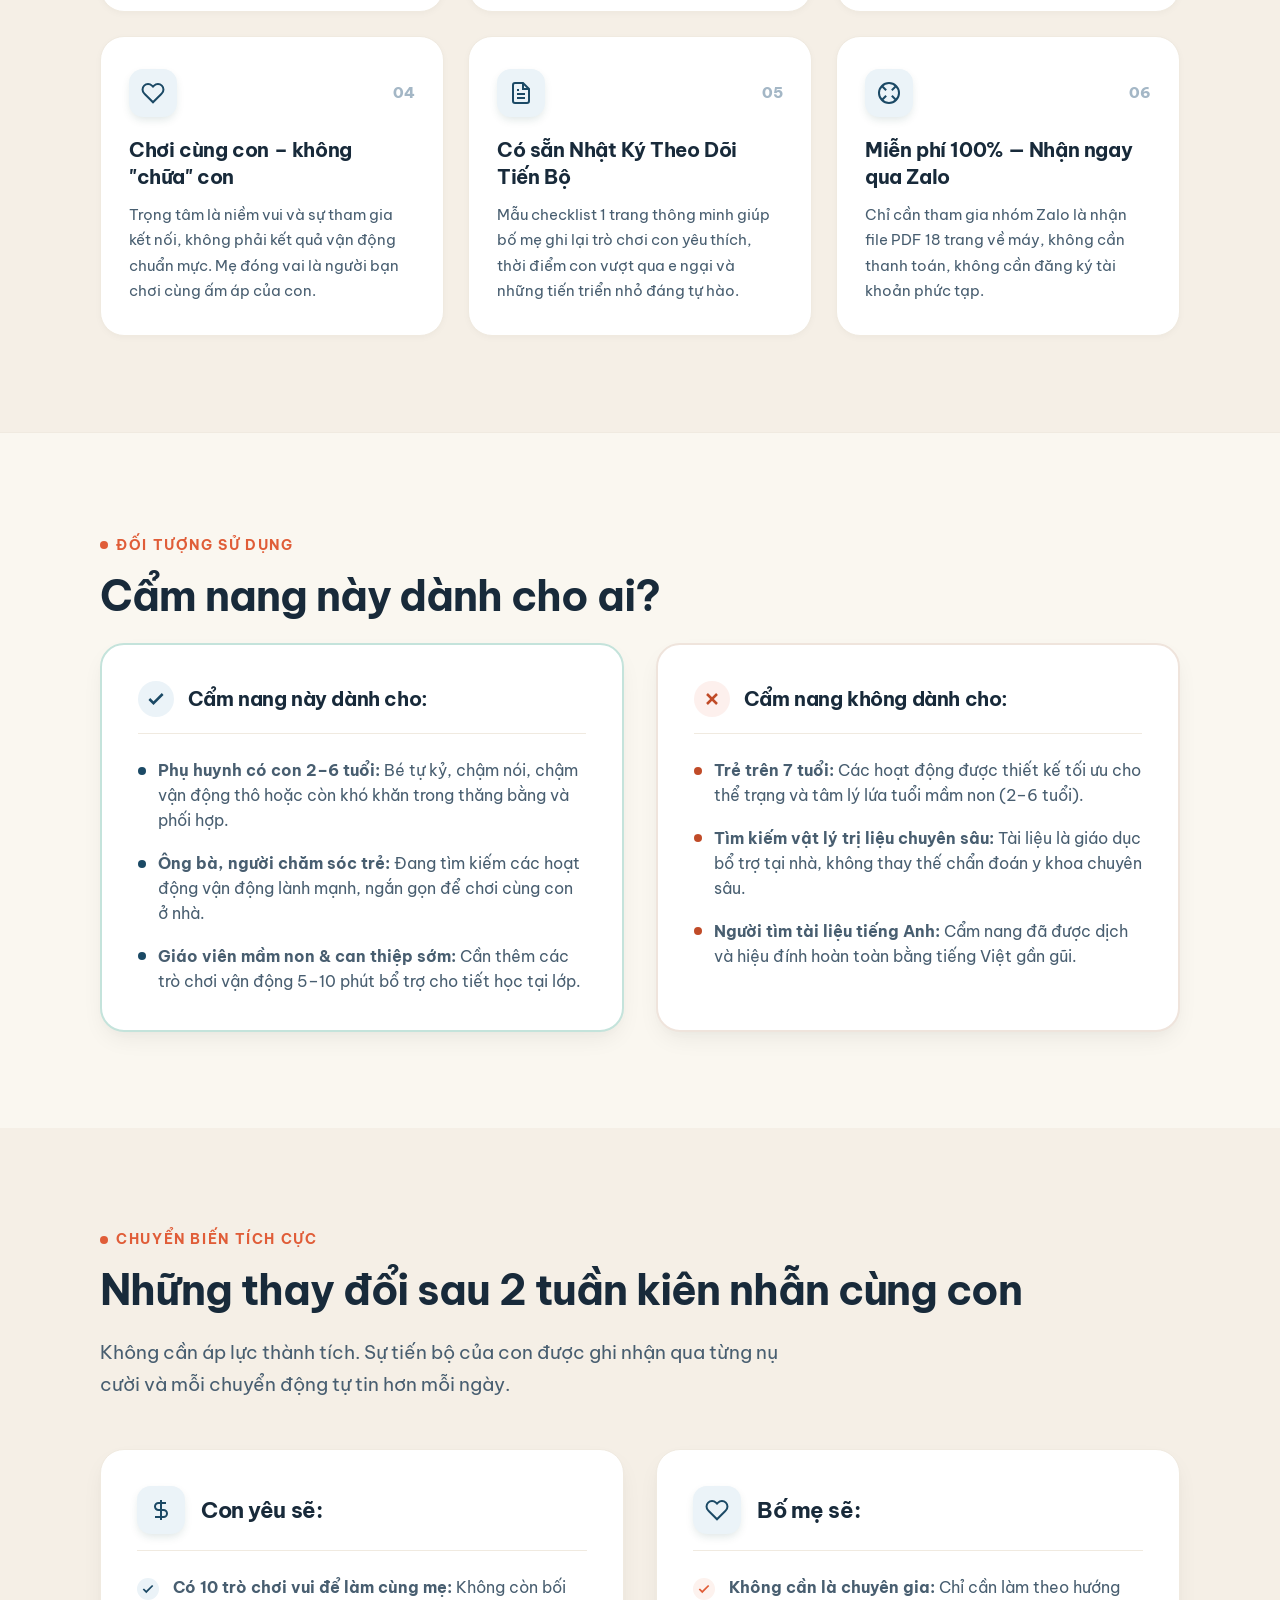
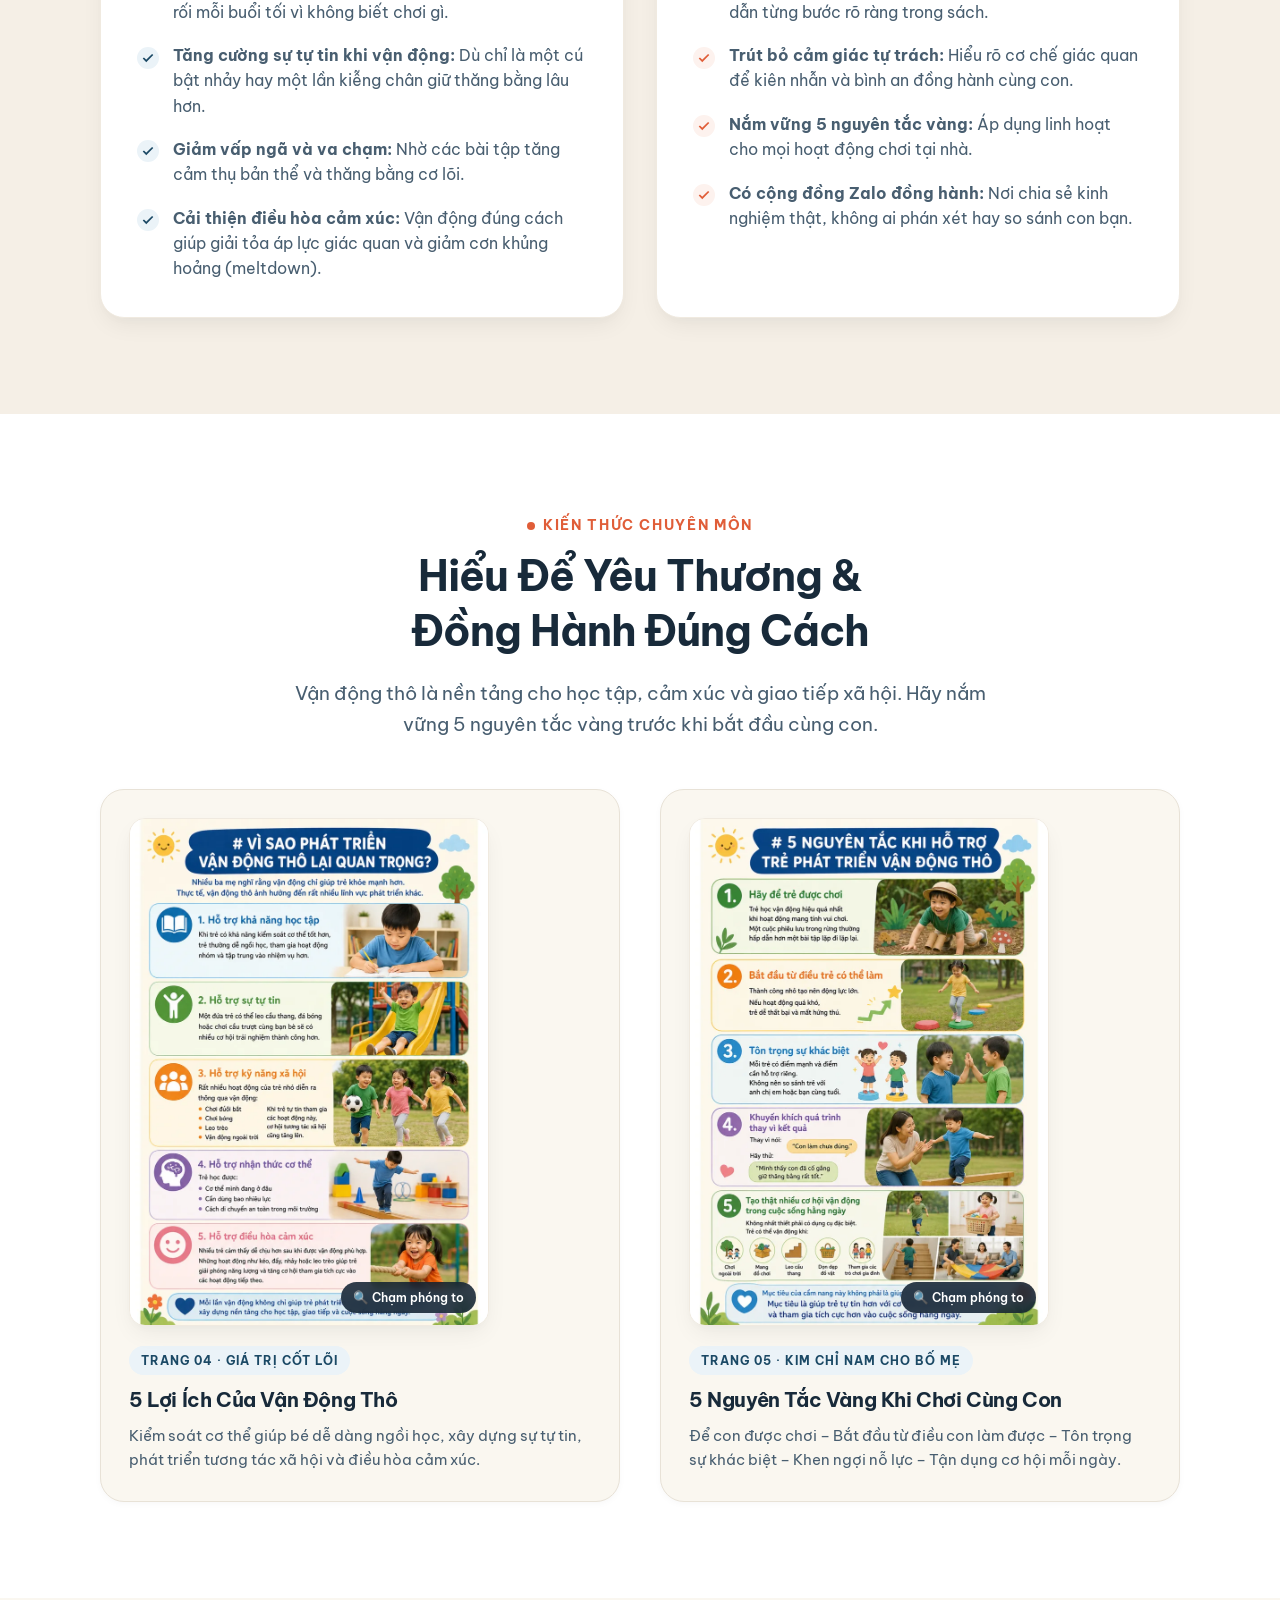
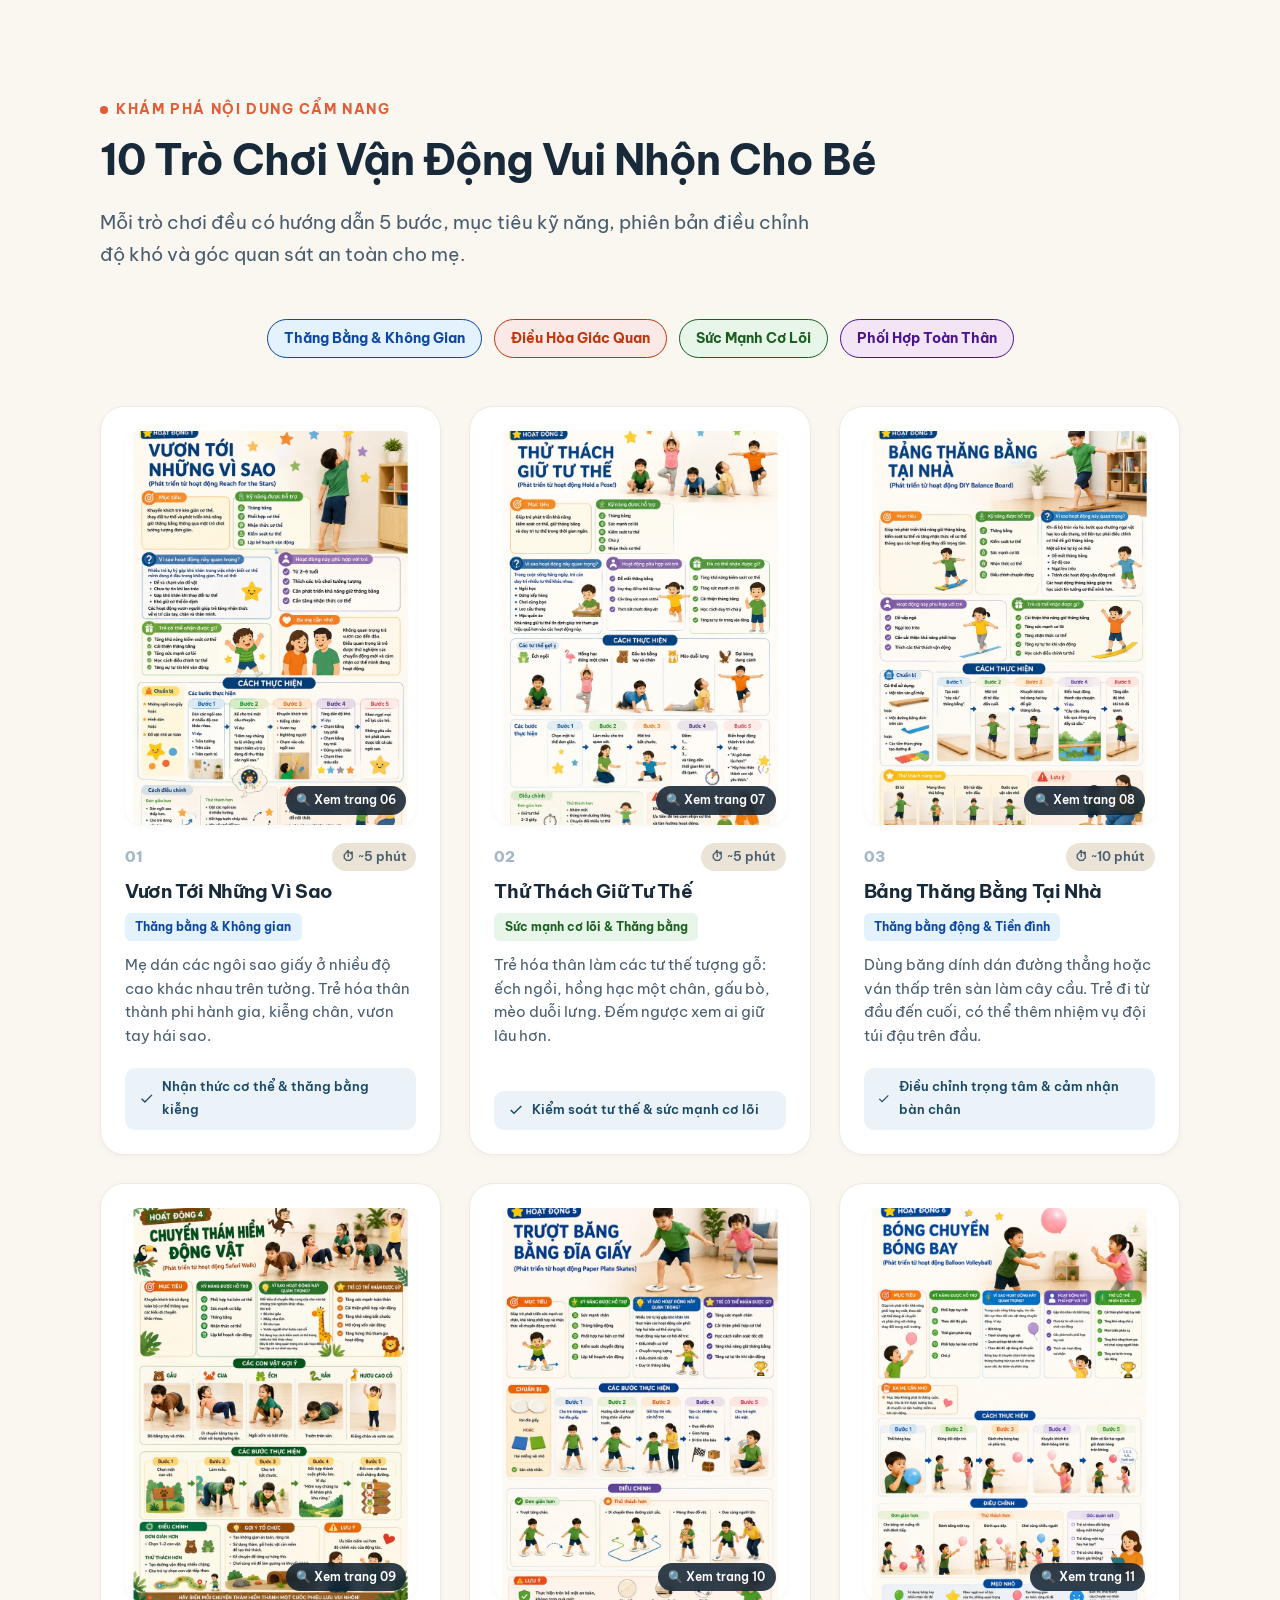
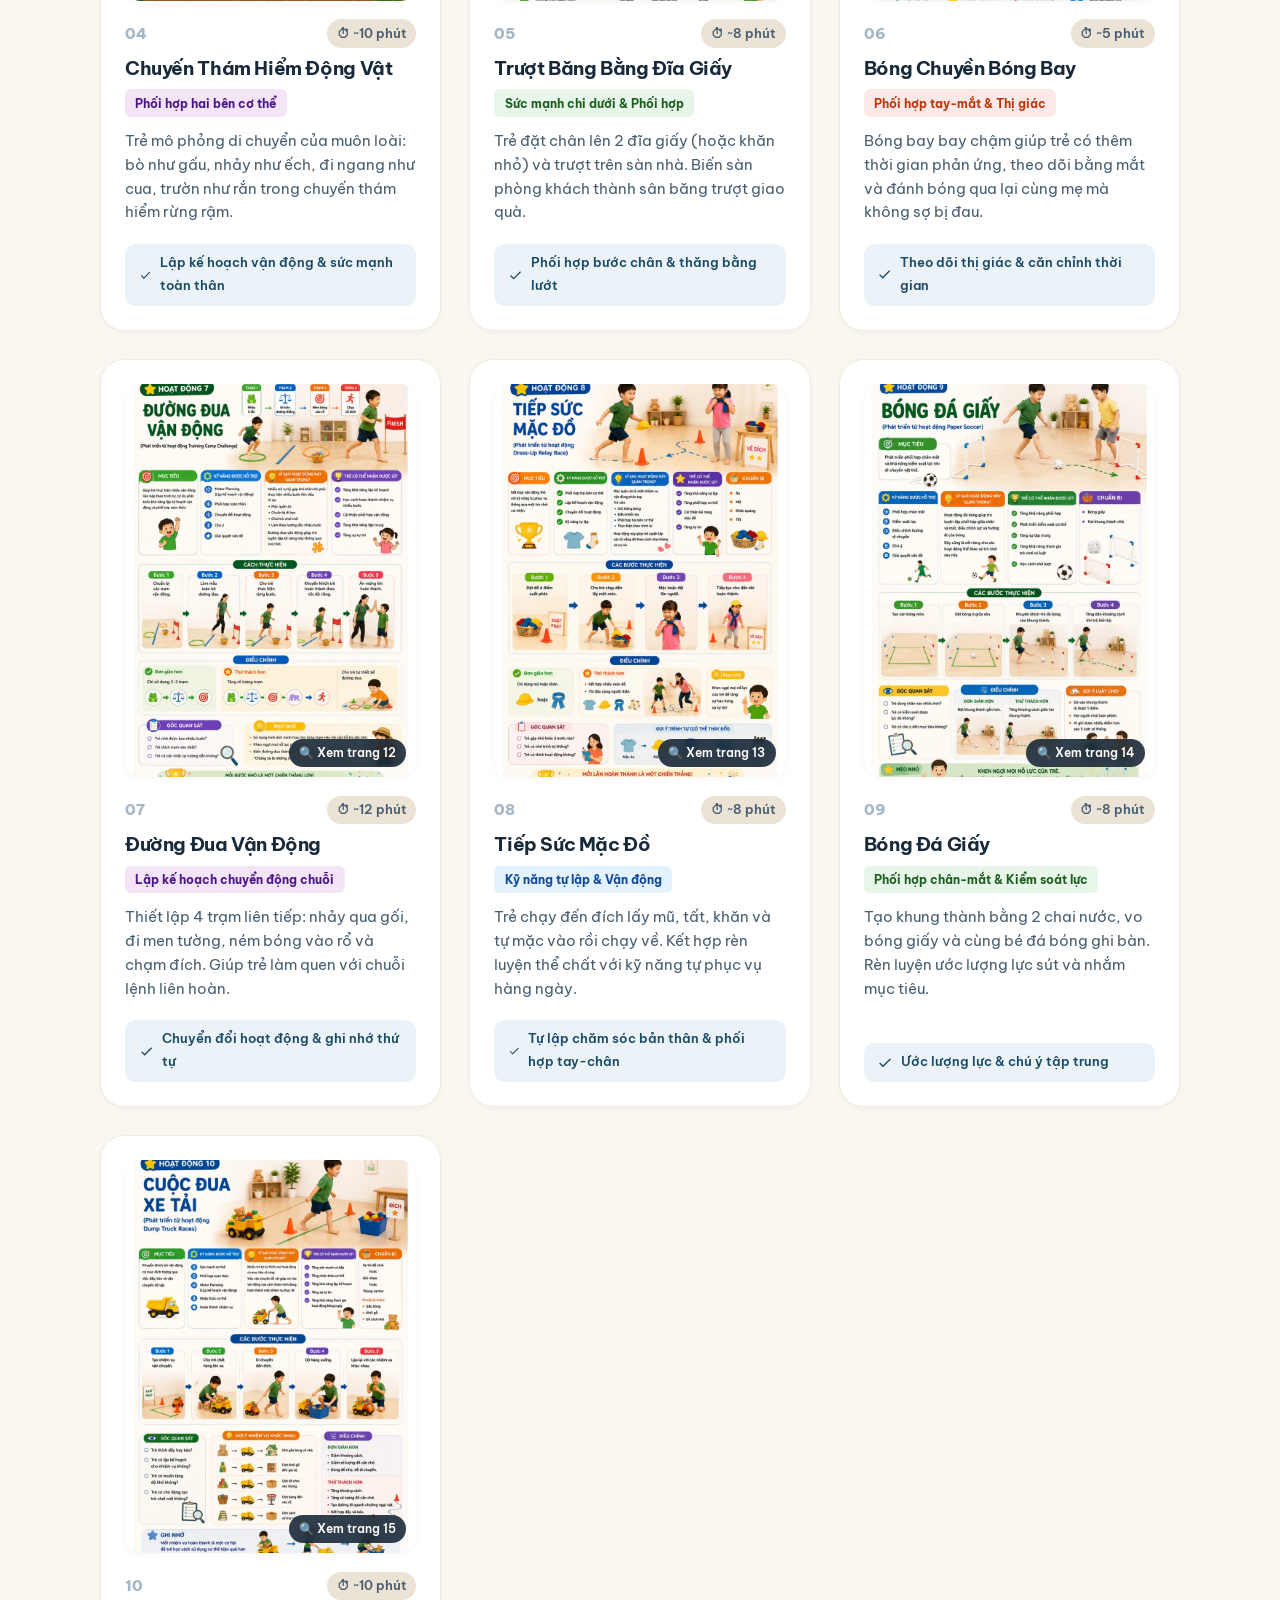
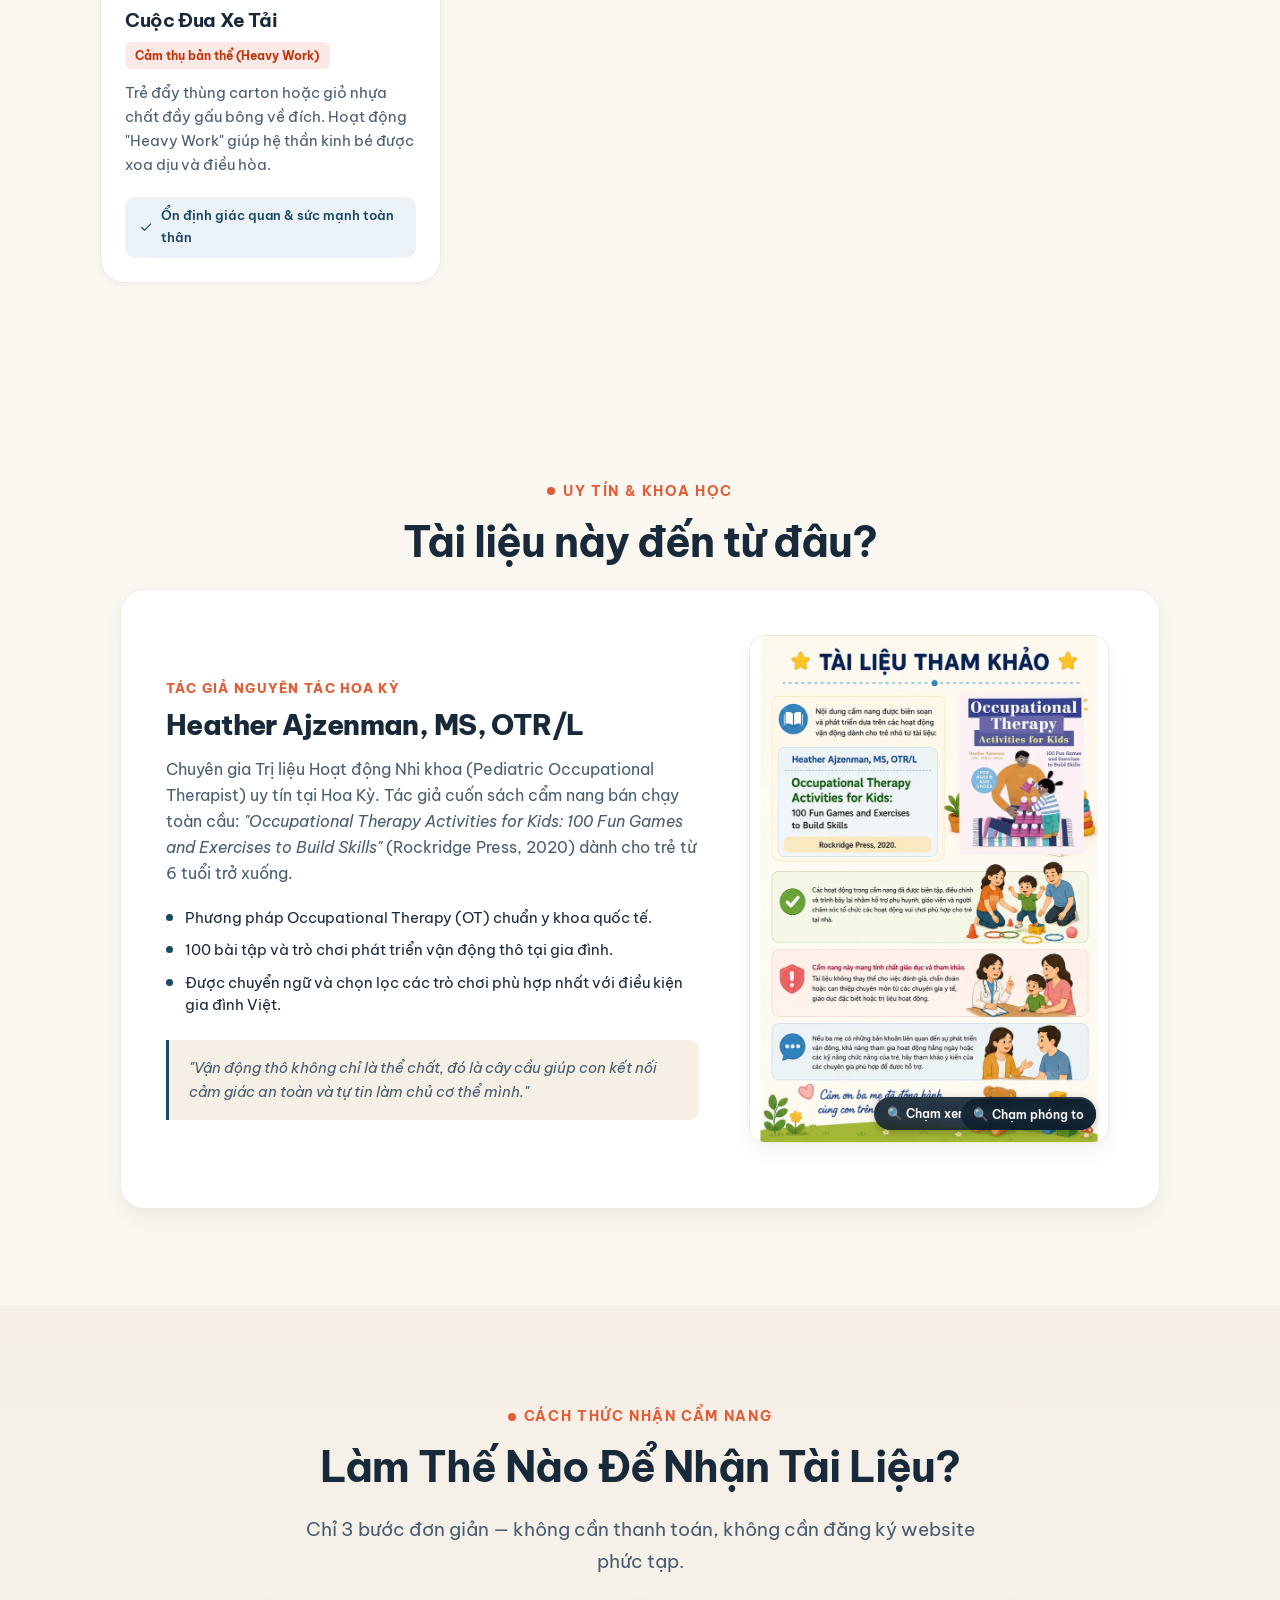
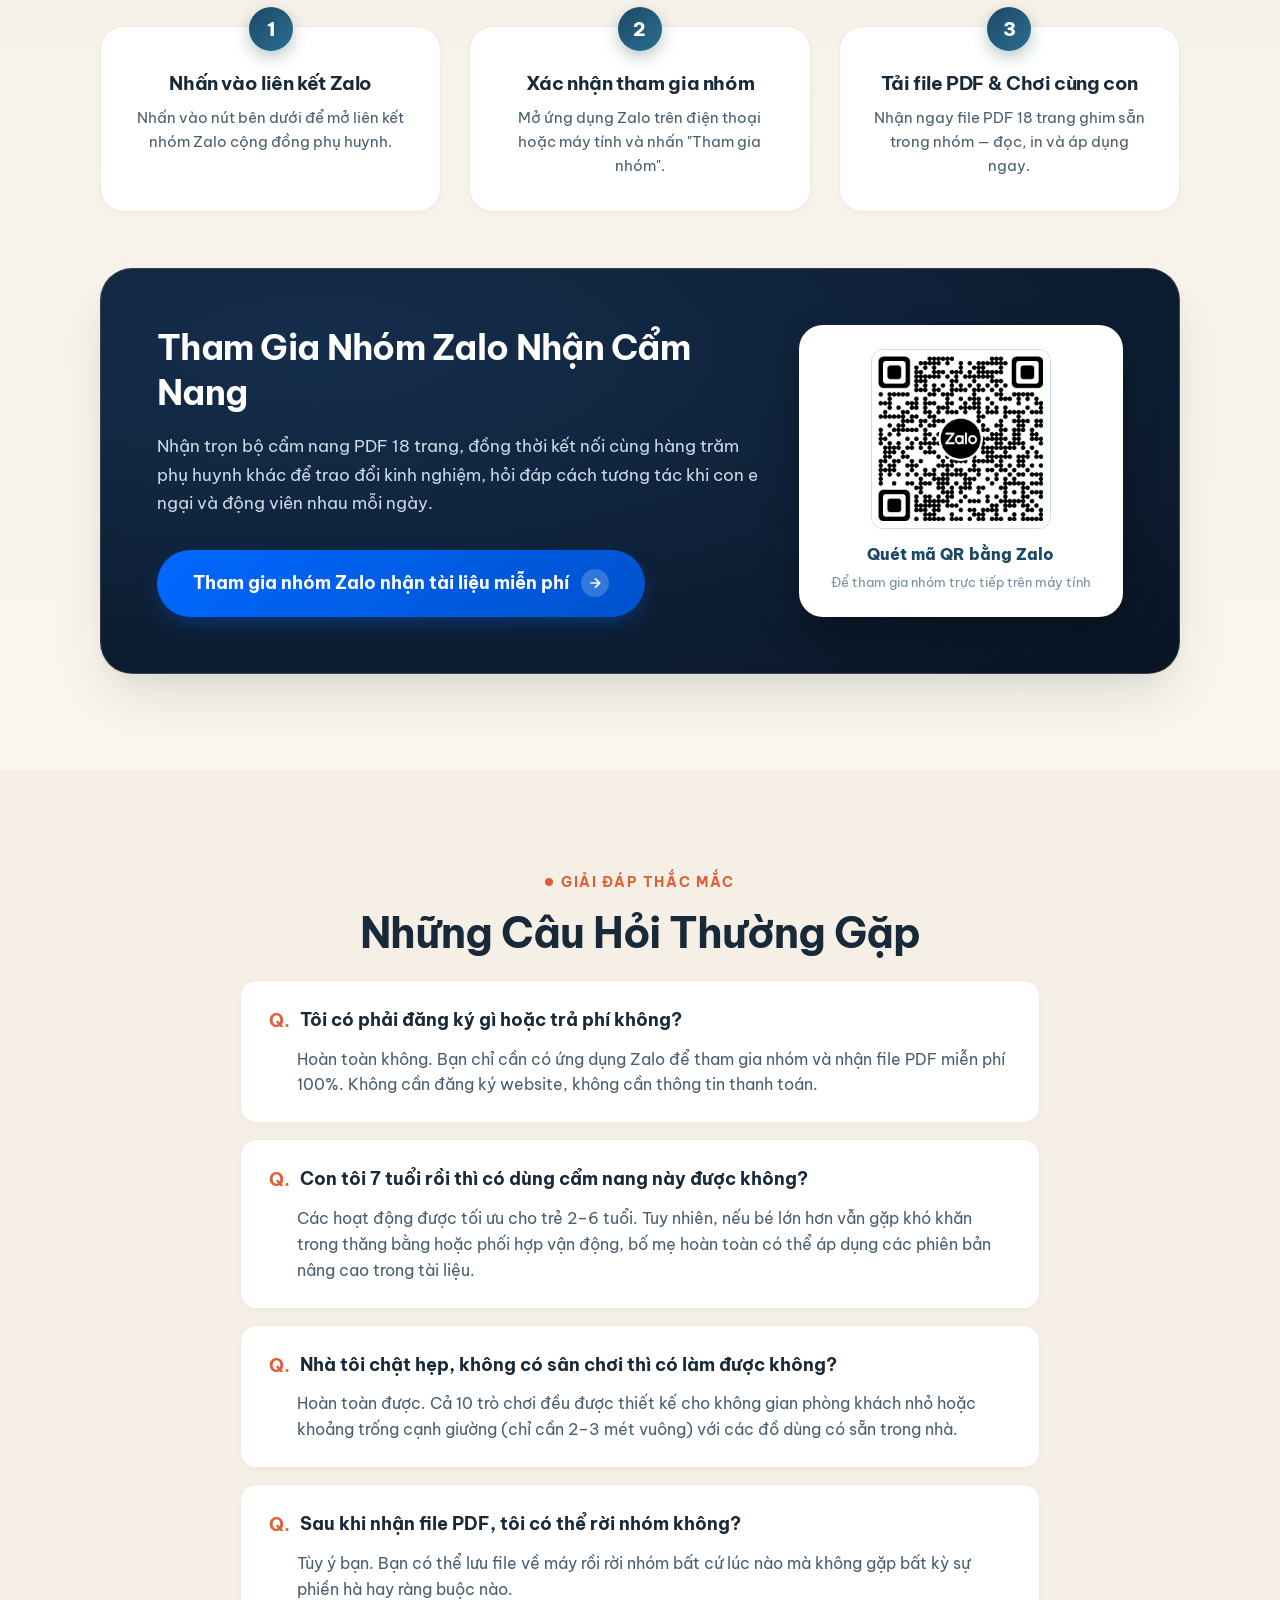
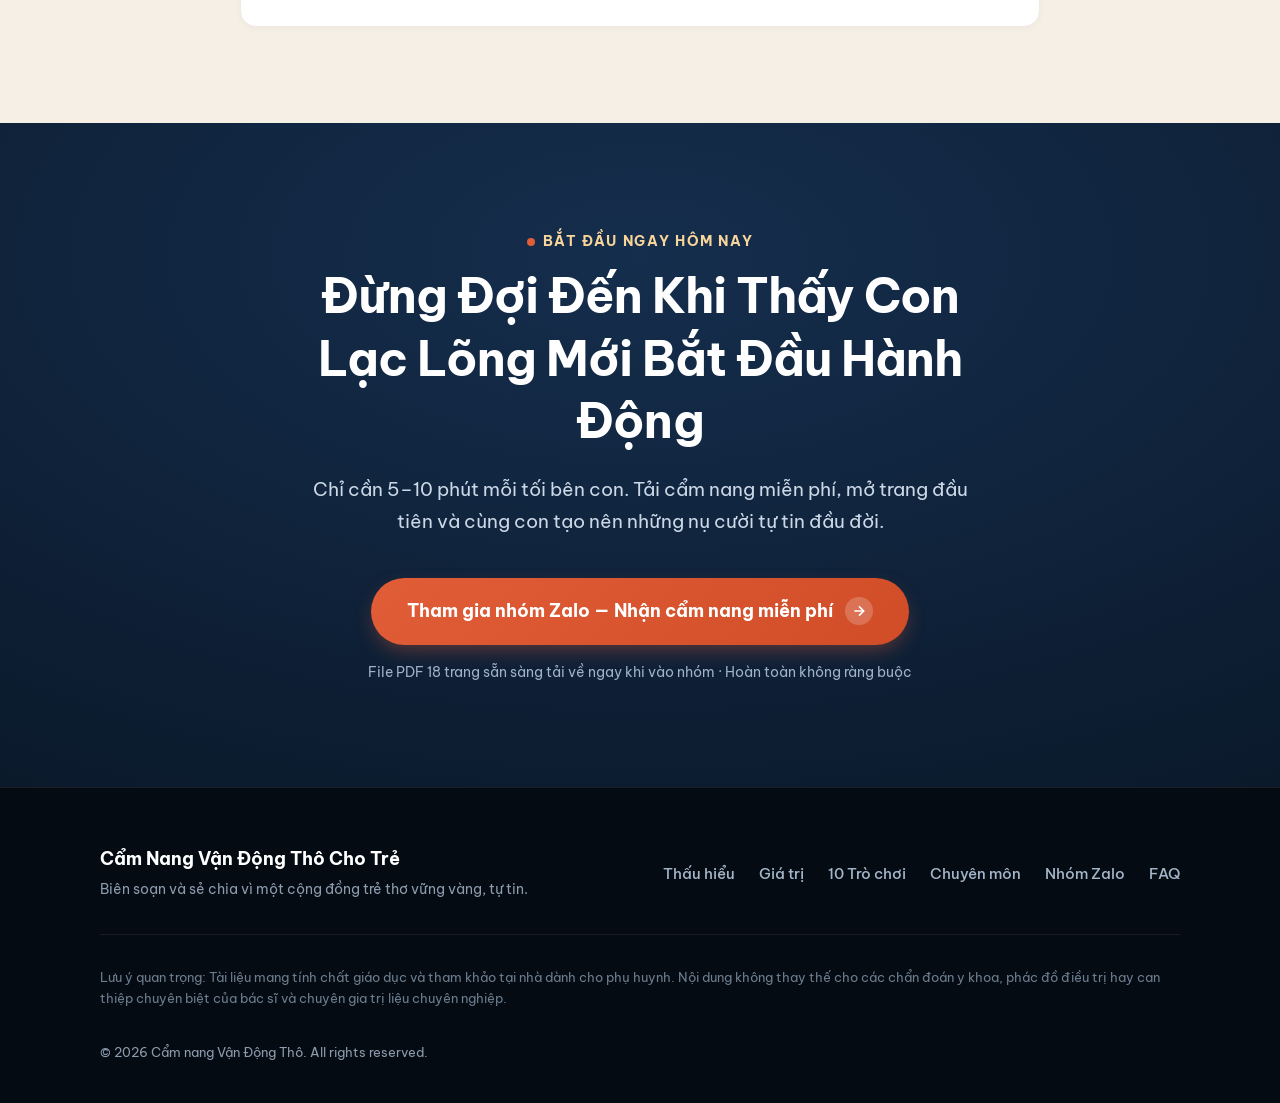
==== commit 8ece84b2: "feat(mobile-typography): optimize Vietnamese diacritics with Be Vietnam Pro and ensure mobile touch " ====
--- a/index.html
+++ b/index.html
@@ -7,8 +7,8 @@
   <meta name="description" content="Cẩm nang 18 trang hướng dẫn 10 trò chơi vận động thô tại nhà dành cho trẻ tự kỷ và chậm vận động từ 2-6 tuổi. Dễ áp dụng, không cần phòng tập, hoàn toàn miễn phí qua nhóm Zalo.">
   <link rel="preconnect" href="https://fonts.googleapis.com">
   <link rel="preconnect" href="https://fonts.gstatic.com" crossorigin>
-  <link href="https://fonts.googleapis.com/css2?family=Caveat:wght@600;700&family=Be+Vietnam+Pro:ital,wght@0,300;0,400;0,500;0,600;0,700;0,800;1,400;1,500;1,600&display=swap" rel="stylesheet">
-  <link rel="stylesheet" href="style.css?v=6">
+  <link href="https://fonts.googleapis.com/css2?family=Be+Vietnam+Pro:ital,wght@0,300;0,400;0,500;0,600;0,700;0,800;0,900;1,400;1,500;1,600;1,700;1,800&display=swap" rel="stylesheet">
+  <link rel="stylesheet" href="style.css?v=7">
   <link rel="canonical" href="https://zalo.me/g/urf9rsgbp4qki5gvxbya">
 </head>
 <body>
--- a/style.css
+++ b/style.css
@@ -4,12 +4,12 @@
    Reference Bar: Apple Education & Stripe Press
    ========================================================================== */
 
-@import url('https://fonts.googleapis.com/css2?family=Be+Vietnam+Pro:ital,wght@0,300;0,400;0,500;0,600;0,700;0,800;1,400;1,500;1,600&display=swap');
+@import url('https://fonts.googleapis.com/css2?family=Be+Vietnam+Pro:ital,wght@0,300;0,400;0,500;0,600;0,700;0,800;0,900;1,400;1,500;1,600;1,700;1,800&display=swap');
 
 :root {
-  /* Typography */
+  /* Typography - 100% Native Vietnamese Typography */
   --font-sans: 'Be Vietnam Pro', -apple-system, BlinkMacSystemFont, 'Segoe UI', Roboto, Helvetica, Arial, sans-serif;
-  --font-script: 'Caveat', cursive, var(--font-sans);
+  --font-script: 'Be Vietnam Pro', -apple-system, BlinkMacSystemFont, 'Segoe UI', Roboto, Helvetica, Arial, sans-serif;
   
   /* Sensory-Friendly & Sunlit Warm Natural Palette */
   --color-bg: #FAF7F0;              /* Sunlit Warm Linen / Oatmeal */
@@ -665,14 +665,15 @@
 }
 
 .hero-script-tag {
-  font-family: var(--font-script);
-  font-size: clamp(1.35rem, 2.3vw, 1.75rem);
-  font-weight: 700;
+  font-family: var(--font-sans);
+  font-style: italic;
+  font-size: clamp(1.1rem, 2vw, 1.4rem);
+  font-weight: 600;
   color: #2C6E91;
   margin-top: 0;
-  margin-bottom: 1.35rem;
-  line-height: 1.35;
-  letter-spacing: 0.01em;
+  margin-bottom: 1.25rem;
+  line-height: 1.45;
+  letter-spacing: -0.01em;
 }
 
 /* [MÔ TẢ] 2-3 CÂU SÚC TÍCH */
@@ -1904,10 +1905,11 @@
   display: flex;
   align-items: center;
   gap: 1.25rem;
-  background: rgba(14, 30, 46, 0.94);
-  border: 1px solid rgba(248, 213, 154, 0.4);
-  box-shadow: 0 16px 36px rgba(0, 0, 0, 0.45);
+  background: rgba(255, 255, 255, 0.96);
+  border: 1px solid rgba(224, 93, 56, 0.35);
+  box-shadow: 0 14px 36px rgba(27, 73, 101, 0.18), 0 2px 8px rgba(0, 0, 0, 0.04);
   backdrop-filter: blur(12px);
+  -webkit-backdrop-filter: blur(12px);
   padding: 0.65rem 1.25rem;
   border-radius: var(--radius-pill);
   transition: transform 0.4s var(--ease-spring), opacity 0.4s ease;
@@ -1924,21 +1926,22 @@
 .floating-cta-info {
   display: flex;
   flex-direction: column;
-  color: #fff;
 }
 
 .floating-cta-info strong {
   font-size: 0.92rem;
-  color: #FFFFFF;
+  color: var(--color-primary);
+  font-weight: 700;
 }
 
 .floating-cta-info span {
   font-size: 0.78rem;
-  color: #F8D59A;
+  color: var(--color-accent);
+  font-weight: 600;
 }
 
 .floating-cta-btn {
-  background: linear-gradient(135deg, var(--color-accent) 0%, #D04D28 100%);
+  background: linear-gradient(135deg, var(--color-accent) 0%, #C84926 100%);
   color: #fff;
   font-size: 0.88rem;
   font-weight: 700;
@@ -1959,10 +1962,9 @@
   position: fixed;
   top: 0;
   left: 0;
-  width: 100vw;
-  height: 100vh;
-  background: rgba(8, 18, 30, 0.92);
-  backdrop-filter: blur(10px);
+  width: 100%;
+  height: 100%;
+  background: rgba(11, 30, 46, 0.92);
   z-index: 1000;
   display: flex;
   align-items: center;
@@ -1970,7 +1972,7 @@
   opacity: 0;
   pointer-events: none;
   transition: opacity 0.3s ease;
-  padding: 1.5rem;
+  backdrop-filter: blur(8px);
 }
 
 .lightbox-modal.active {
@@ -2011,10 +2013,10 @@
   background: rgba(255, 255, 255, 0.2);
   border: none;
   color: #fff;
-  width: 38px;
-  height: 38px;
+  width: 40px;
+  height: 40px;
   border-radius: 50%;
-  font-size: 1.2rem;
+  font-size: 1.3rem;
   cursor: pointer;
   display: flex;
   align-items: center;
@@ -2030,7 +2032,7 @@
   position: absolute;
   top: 50%;
   transform: translateY(-50%);
-  background: rgba(14, 30, 46, 0.8);
+  background: rgba(14, 30, 46, 0.85);
   border: 1px solid rgba(255, 255, 255, 0.2);
   color: #fff;
   width: 46px;
@@ -2053,7 +2055,7 @@
 .lightbox-next { right: -60px; }
 
 /* ==========================================================================
-   RESPONSIVE MEDIA QUERIES
+   RESPONSIVE MEDIA QUERIES (OPTIMIZED FOR MOBILE & TABLET)
    ========================================================================== */
 @media (max-width: 1024px) {
   .hero-dark-grid {
@@ -2103,54 +2105,165 @@
 }
 
 @media (max-width: 768px) {
+  section {
+    padding-block: clamp(2.5rem, 6vw, 3.75rem);
+  }
   .hero-lead-magnet {
-    padding-top: 3.5rem;
-    padding-bottom: 4.5rem;
+    padding-top: 2.75rem;
+    padding-bottom: 3.75rem;
   }
   .book-3d-luxury img {
-    max-width: 270px;
+    max-width: 230px;
     margin-inline: auto;
   }
+  .hero-values-pill {
+    font-size: 0.74rem;
+    padding: 0.35rem 0.85rem;
+    margin-inline: auto;
+    margin-bottom: 0.85rem;
+  }
   .hero-dark-title {
-    font-size: clamp(1.85rem, 6.5vw, 2.5rem);
-    line-height: 1.18;
+    font-size: clamp(1.65rem, 6.2vw, 2.2rem);
+    line-height: 1.22;
+    text-align: center;
+    margin-bottom: 0.65rem;
+  }
+  .hero-script-tag {
+    font-size: 1.05rem;
+    line-height: 1.45;
+    text-align: center;
+    margin-bottom: 1rem;
   }
   .hero-dark-desc {
-    font-size: 1rem;
-    line-height: 1.65;
+    font-size: 0.95rem;
+    line-height: 1.6;
+    text-align: center;
+    margin-bottom: 1.5rem;
   }
   .btn-hero-cta {
     width: 100%;
+    min-height: 52px;
     font-size: 1.05rem;
-    padding: 1.05rem 1.5rem;
+    padding: 1rem 1.25rem;
     justify-content: center;
+  }
+  .hero-dark-subnote {
+    font-size: 0.82rem;
+    justify-content: center;
+    text-align: center;
+  }
+  .section-title {
+    font-size: clamp(1.5rem, 5.5vw, 1.95rem);
+    margin-bottom: 0.75rem;
+  }
+  .section-lead {
+    font-size: 0.96rem;
+    margin-bottom: 1.75rem;
   }
   .empathy-split-grid {
     grid-template-columns: 1fr;
+    gap: 1.5rem;
   }
   .infographic-wrapper {
     position: static;
   }
+  .letter-card {
+    padding: 1.35rem 1.15rem;
+  }
+  .quote-highlight {
+    font-size: 0.96rem;
+    padding: 0.85rem 1rem;
+  }
+  .need-pills {
+    gap: 0.65rem;
+  }
+  .need-pill {
+    padding: 0.75rem 0.95rem;
+    gap: 0.75rem;
+  }
+  .need-icon {
+    width: 32px;
+    height: 32px;
+    border-radius: 8px;
+  }
+  .need-text h4 {
+    font-size: 0.95rem;
+  }
+  .need-text p {
+    font-size: 0.88rem;
+  }
+  .usp-grid, .activities-grid {
+    grid-template-columns: 1fr;
+    gap: 1rem;
+  }
+  .usp-card {
+    padding: 1.25rem 1.15rem;
+  }
+  .who-grid {
+    grid-template-columns: 1fr;
+    gap: 1.25rem;
+  }
+  .who-card {
+    padding: 1.35rem 1.15rem;
+  }
+  .activity-card {
+    padding: 1.25rem 1.15rem;
+  }
   .expert-spotlight-card {
     grid-template-columns: 1fr;
+    padding: 1.35rem 1.15rem;
+    gap: 1.5rem;
     text-align: left;
   }
   .expert-spotlight-media {
     order: -1;
   }
-  .who-grid, .benefits-grid, .foundations-grid, .expert-grid, .steps-timeline {
+  .steps-timeline {
     grid-template-columns: 1fr;
-  }
-  .usp-grid, .activities-grid {
-    grid-template-columns: 1fr;
-  }
-  .gallery-grid {
-    grid-template-columns: repeat(2, 1fr);
+    gap: 1rem;
+  }
+  .step-card {
+    padding: 1.25rem 1rem;
+  }
+  .zalo-action-box {
+    padding: 1.5rem 1.15rem;
+    gap: 1.5rem;
+  }
+  .btn-zalo {
+    width: 100%;
+    min-height: 52px;
+    justify-content: center;
+    font-size: 1.02rem;
+    padding: 1rem 1.15rem;
+  }
+  .faq-question {
+    padding: 1.15rem 1.15rem;
+    font-size: 1rem;
+  }
+  .faq-answer {
+    padding: 0 1.15rem 1.15rem;
+    font-size: 0.92rem;
+  }
+  .final-cta-wrap {
+    padding: 2.25rem 1.15rem;
   }
   .floating-cta-bar {
-    width: calc(100% - 2rem);
-    border-radius: var(--radius-lg);
+    width: calc(100% - 1.5rem);
+    left: 50%;
+    bottom: 10px;
+    padding: 0.5rem 0.85rem;
+    border-radius: var(--radius-pill);
     justify-content: space-between;
-    bottom: 12px;
-  }
-}
+  }
+  .floating-cta-info strong {
+    font-size: 0.82rem;
+  }
+  .floating-cta-info span {
+    font-size: 0.72rem;
+  }
+  .floating-cta-btn {
+    font-size: 0.82rem;
+    padding: 0.5rem 0.95rem;
+    white-space: nowrap;
+  }
+}
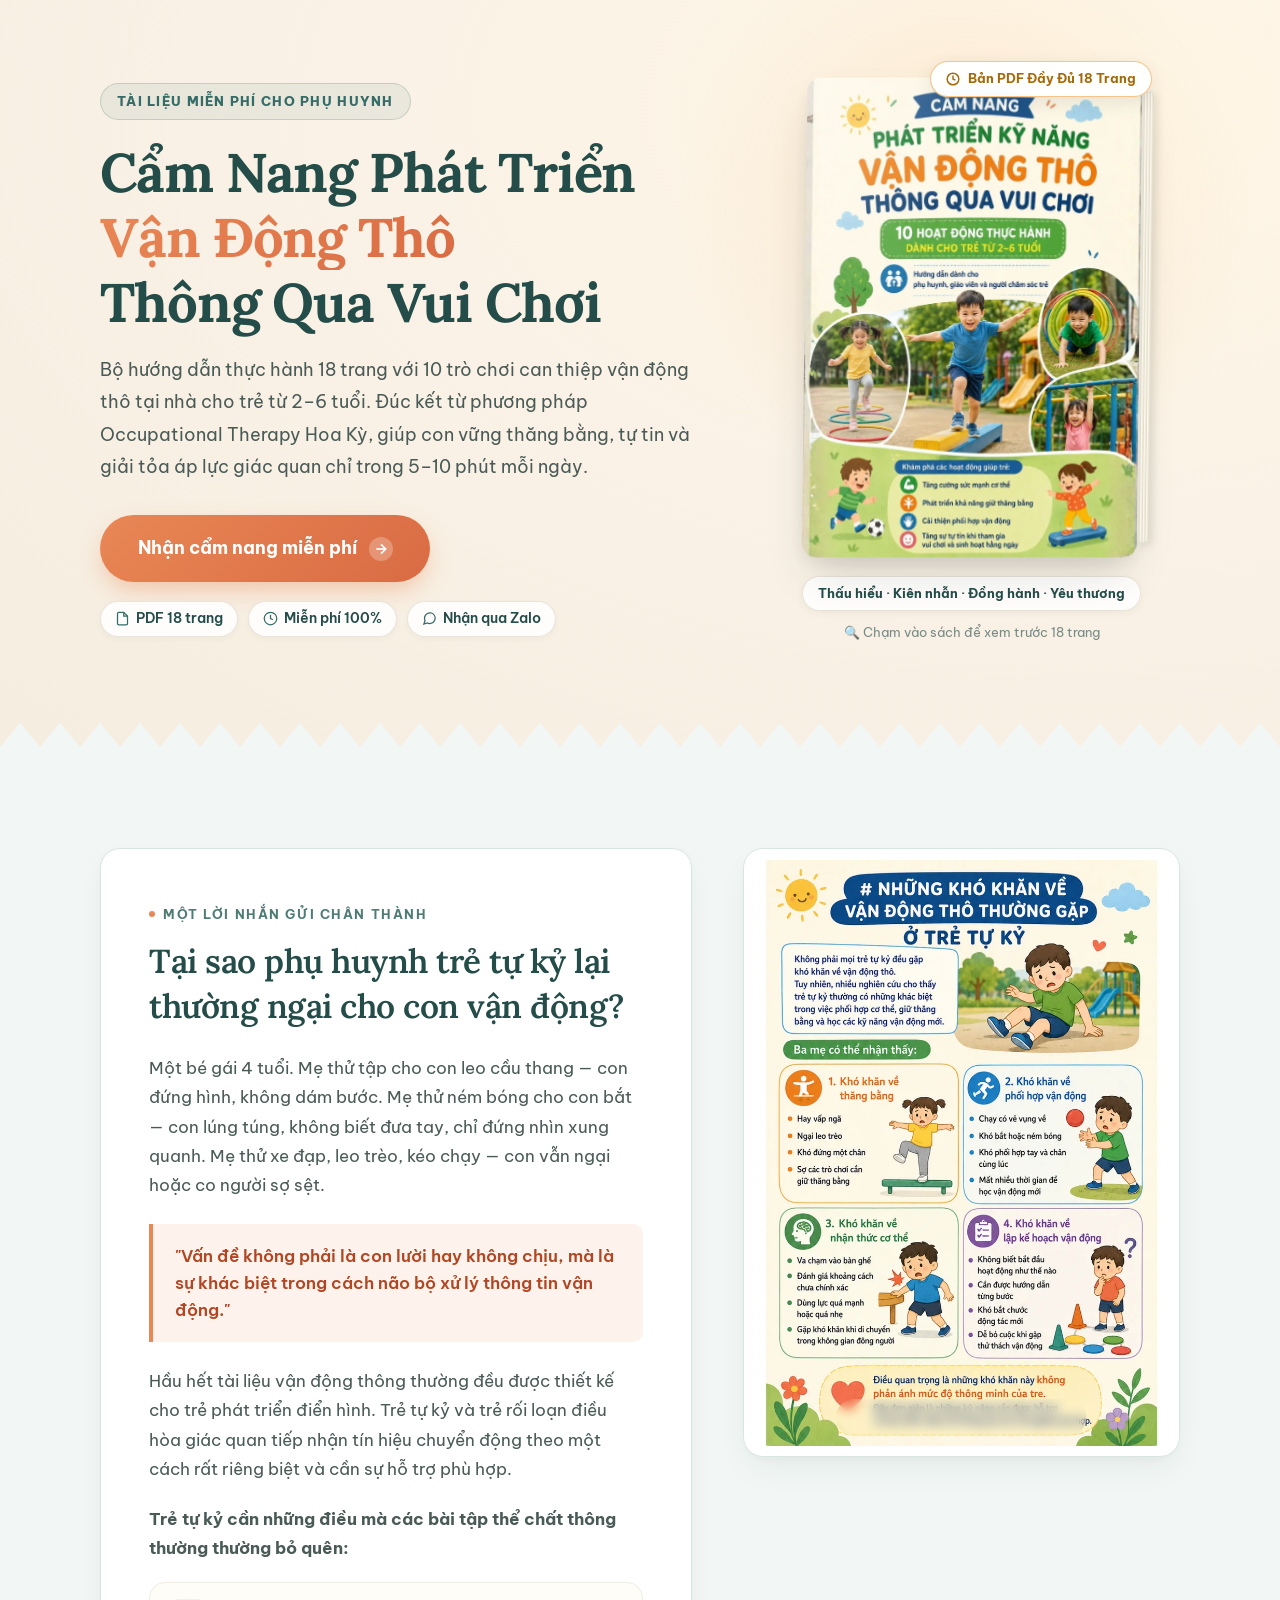
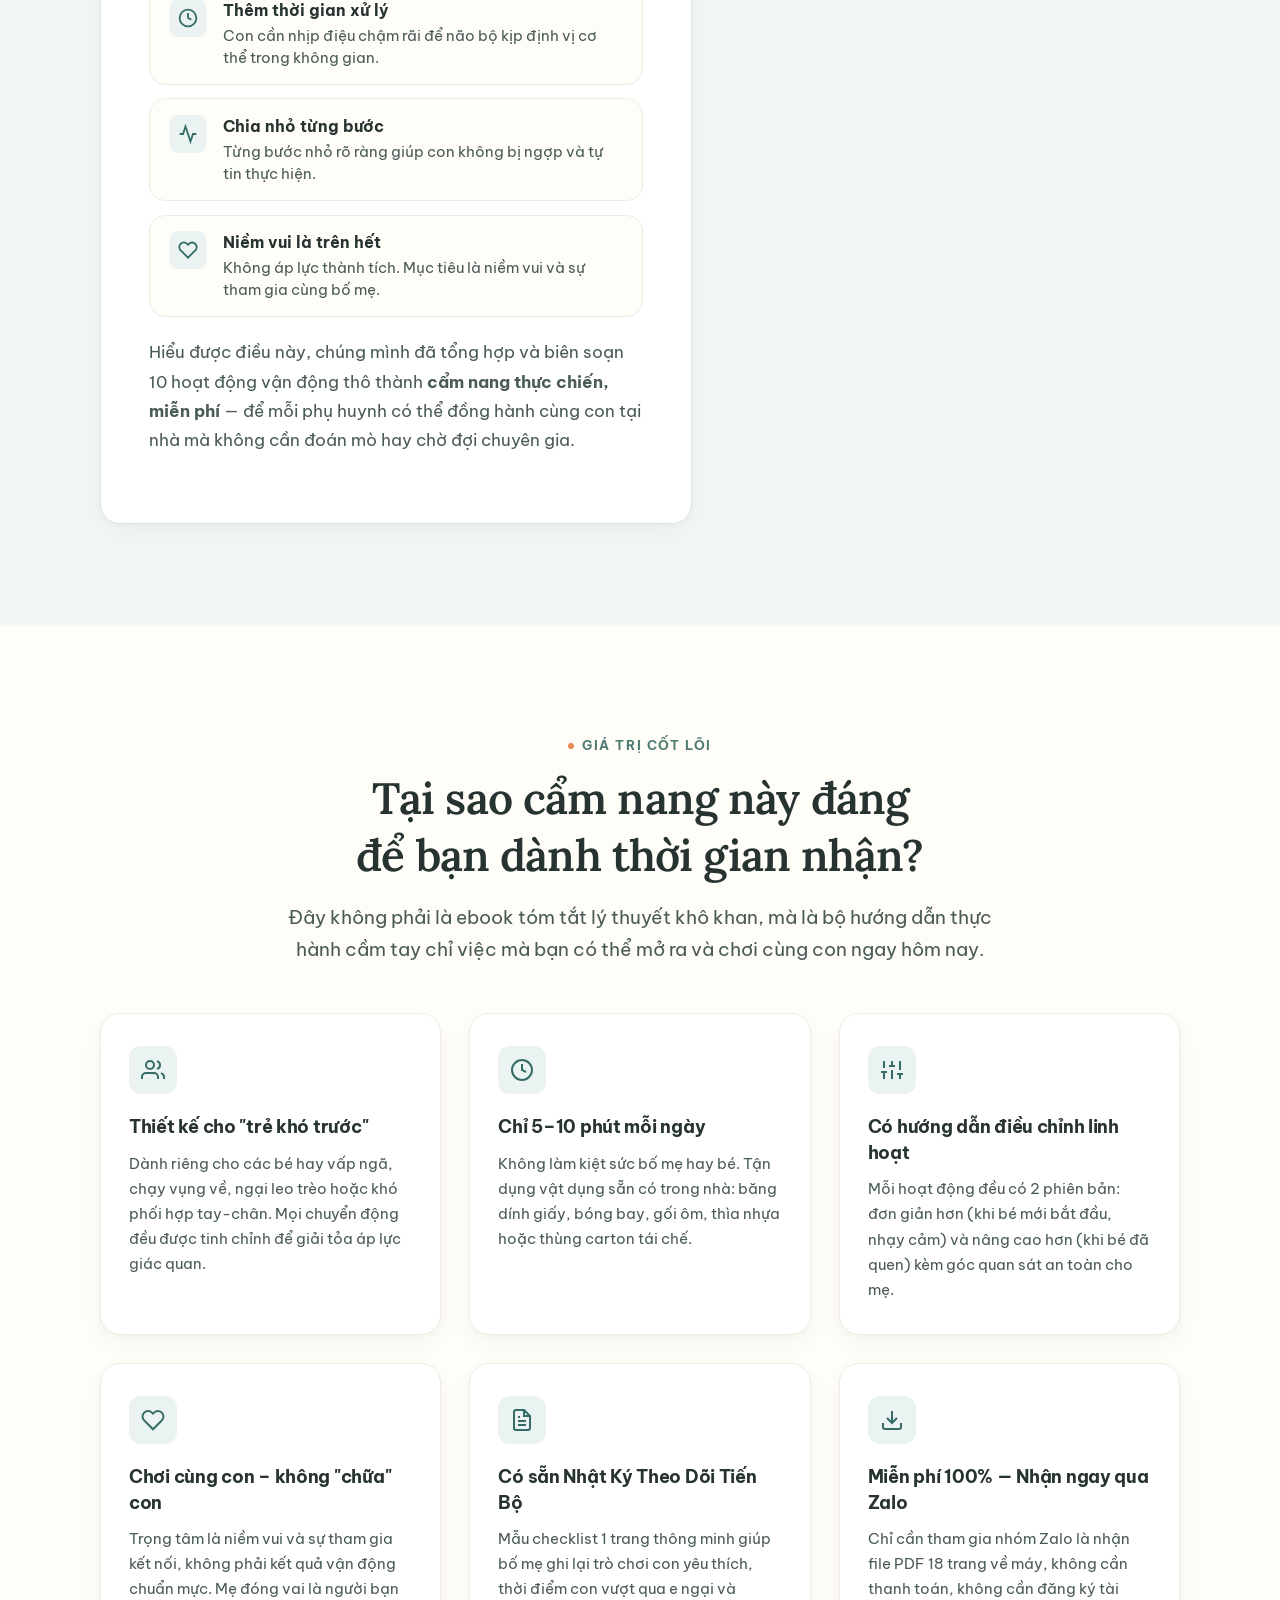
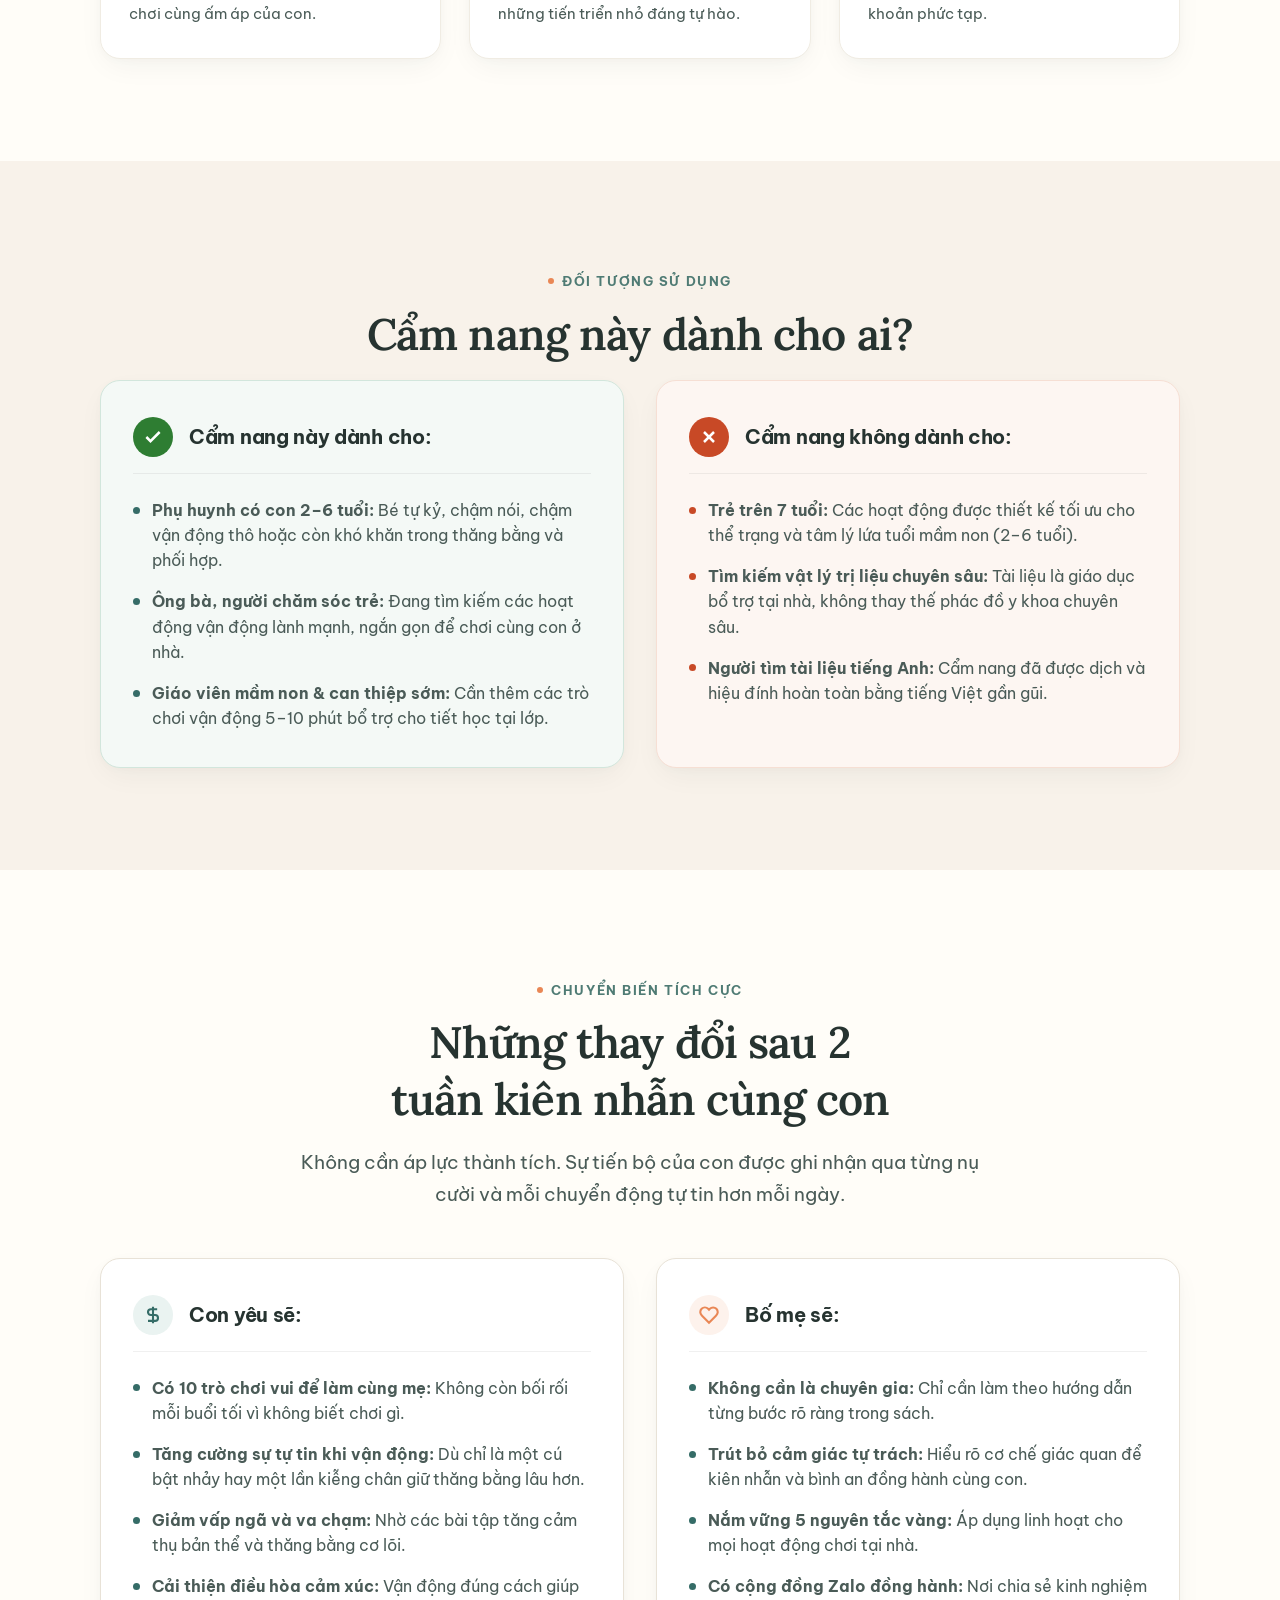
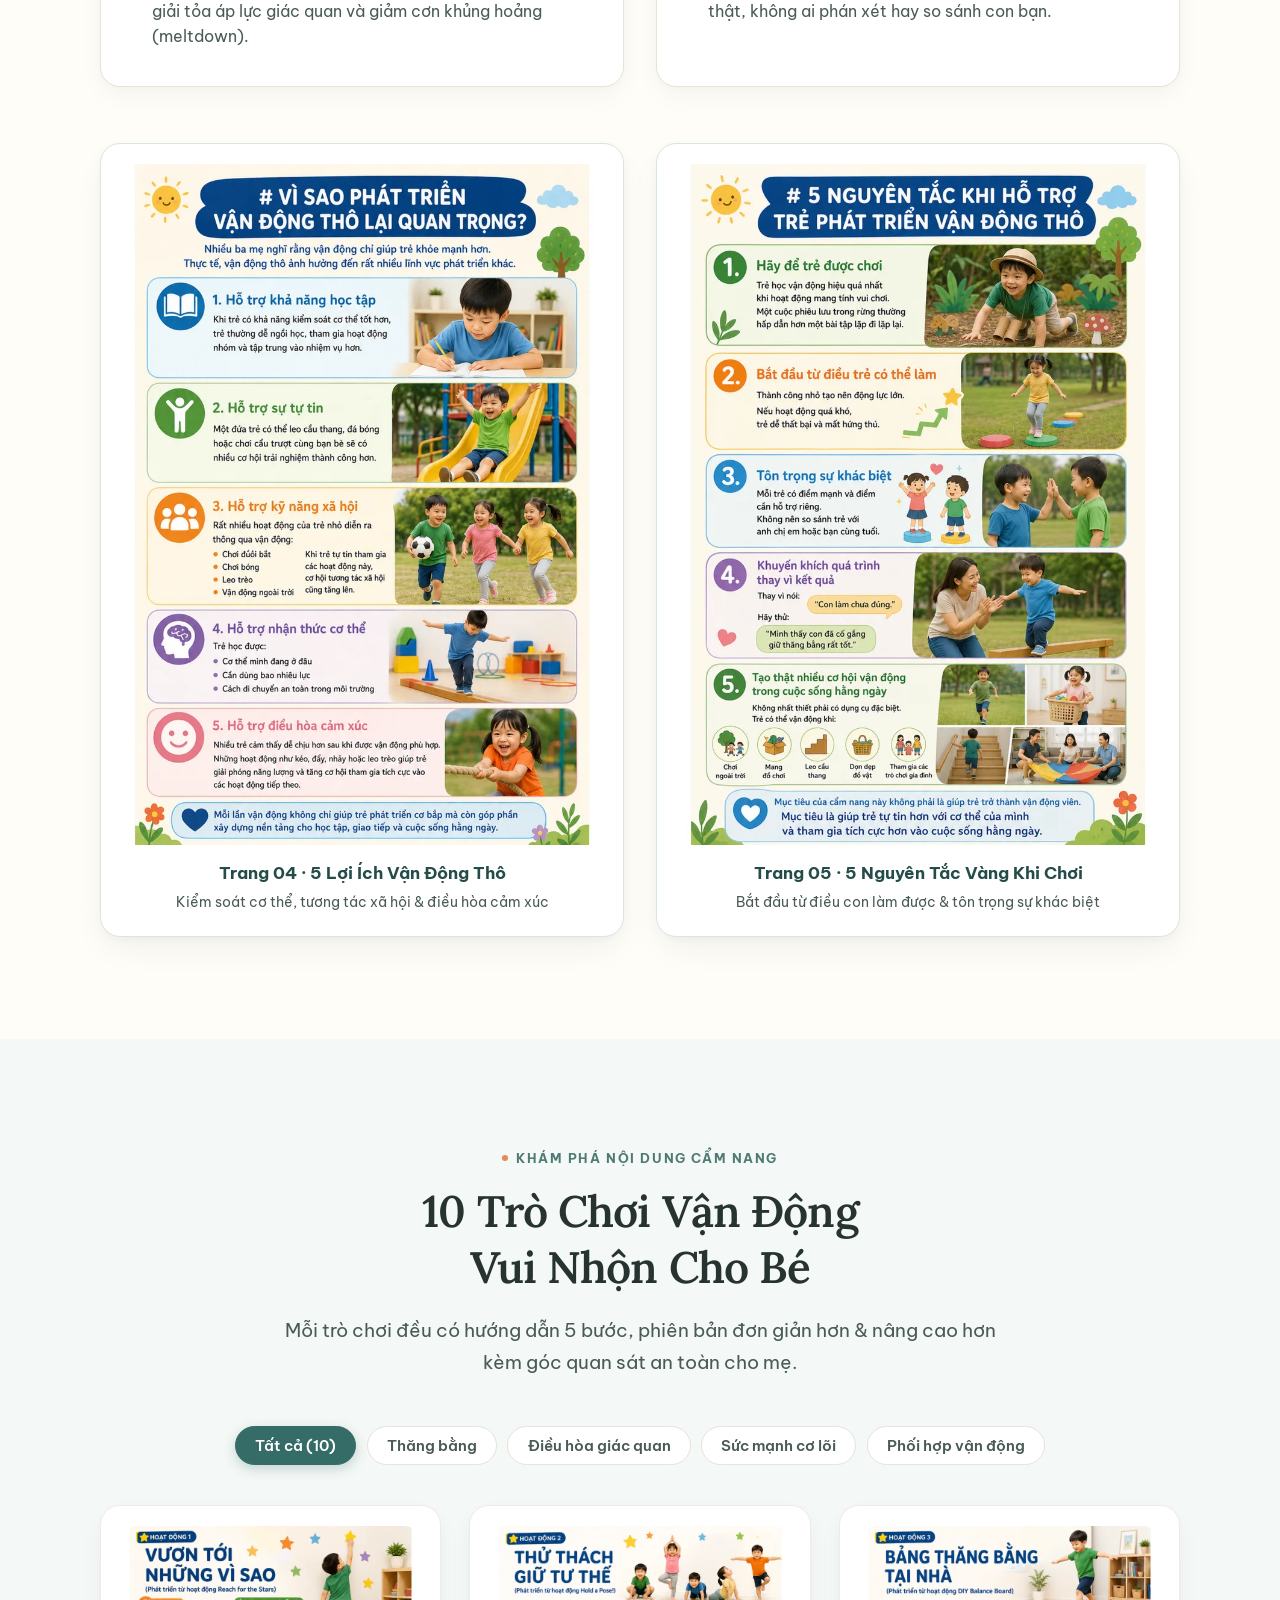
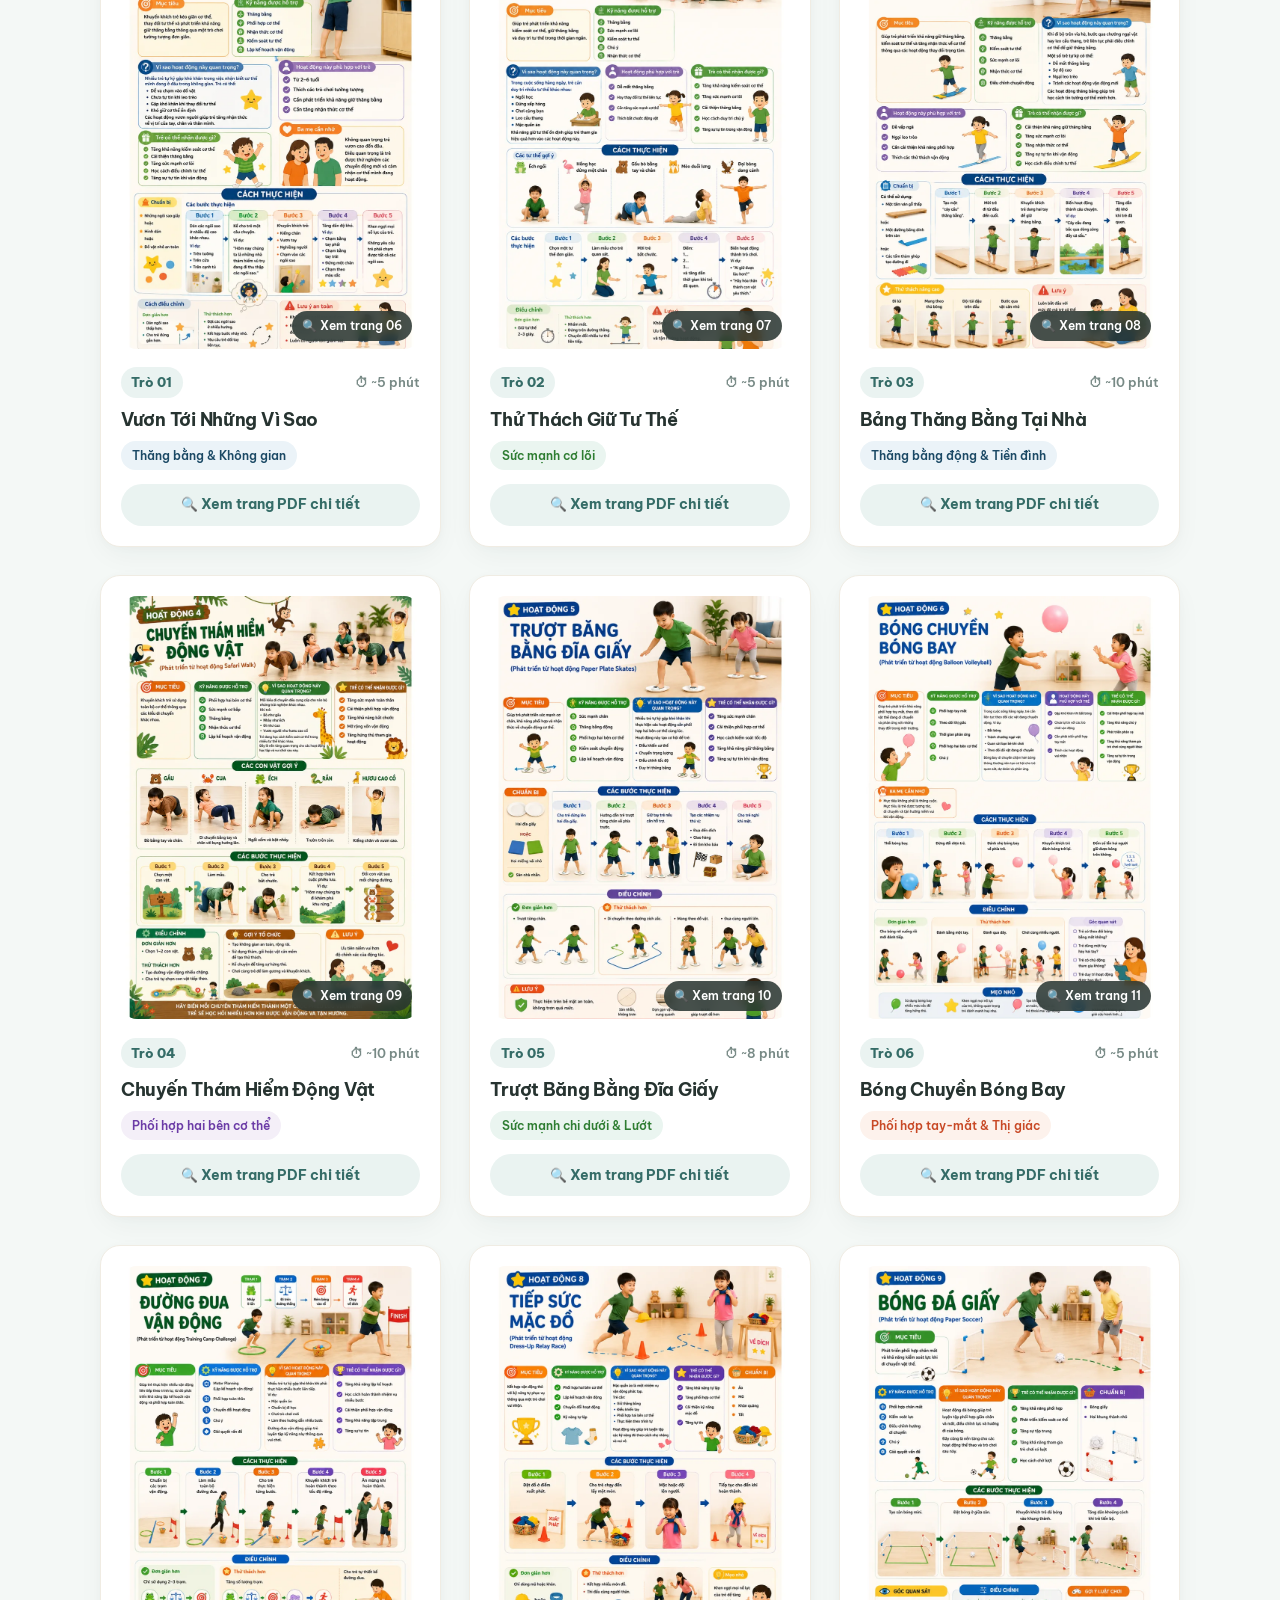
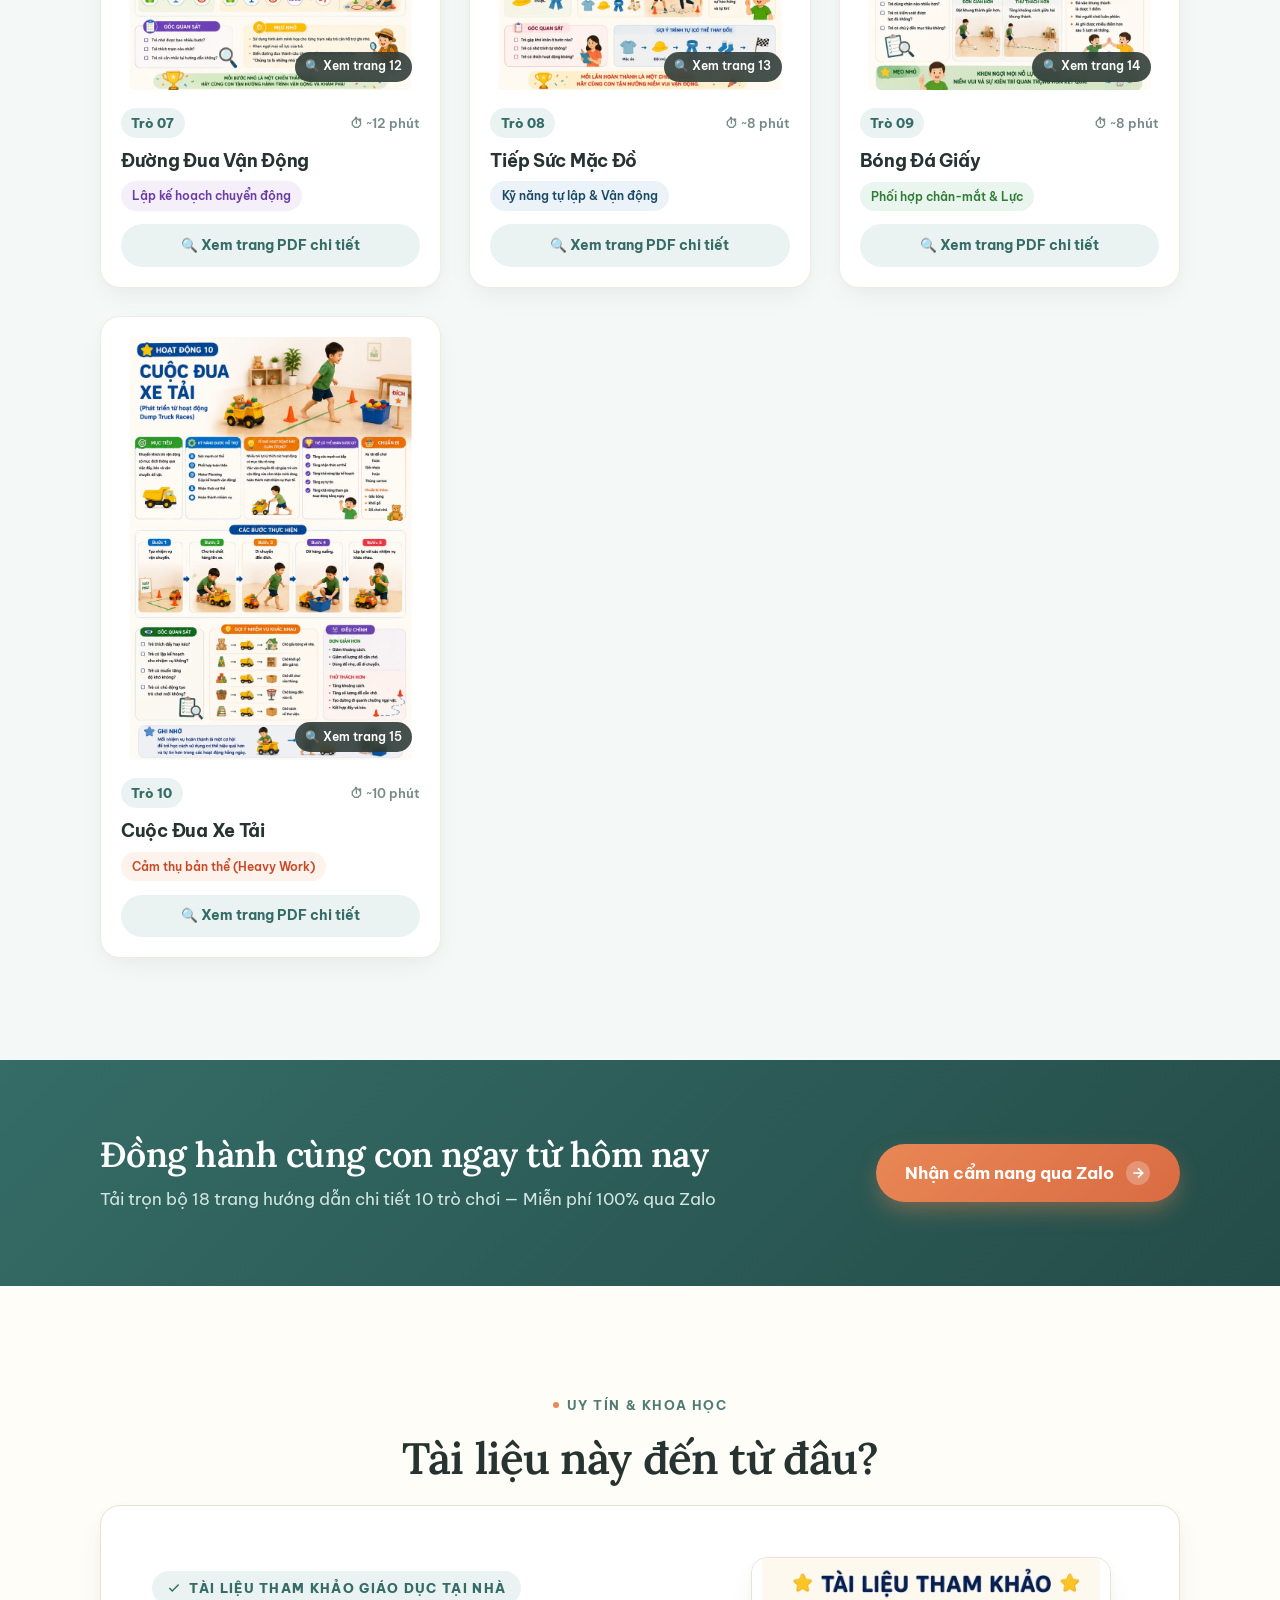
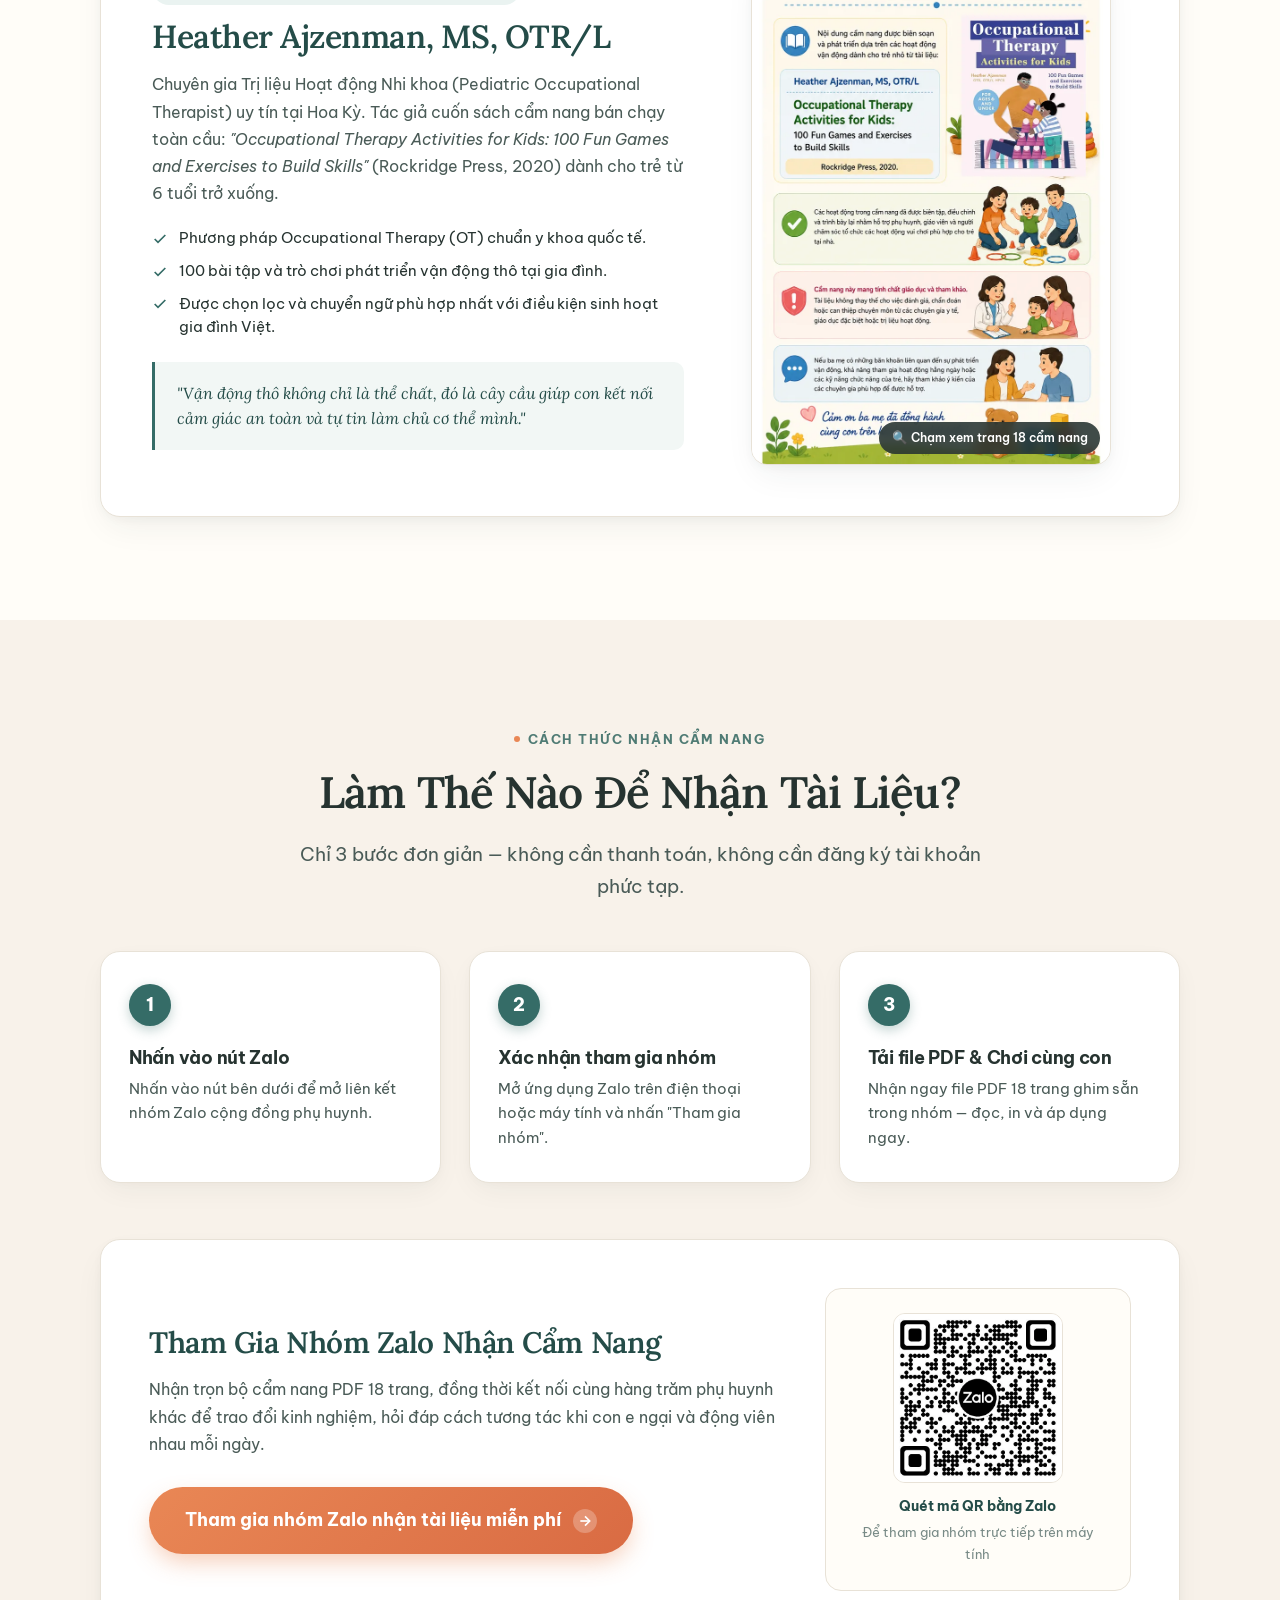
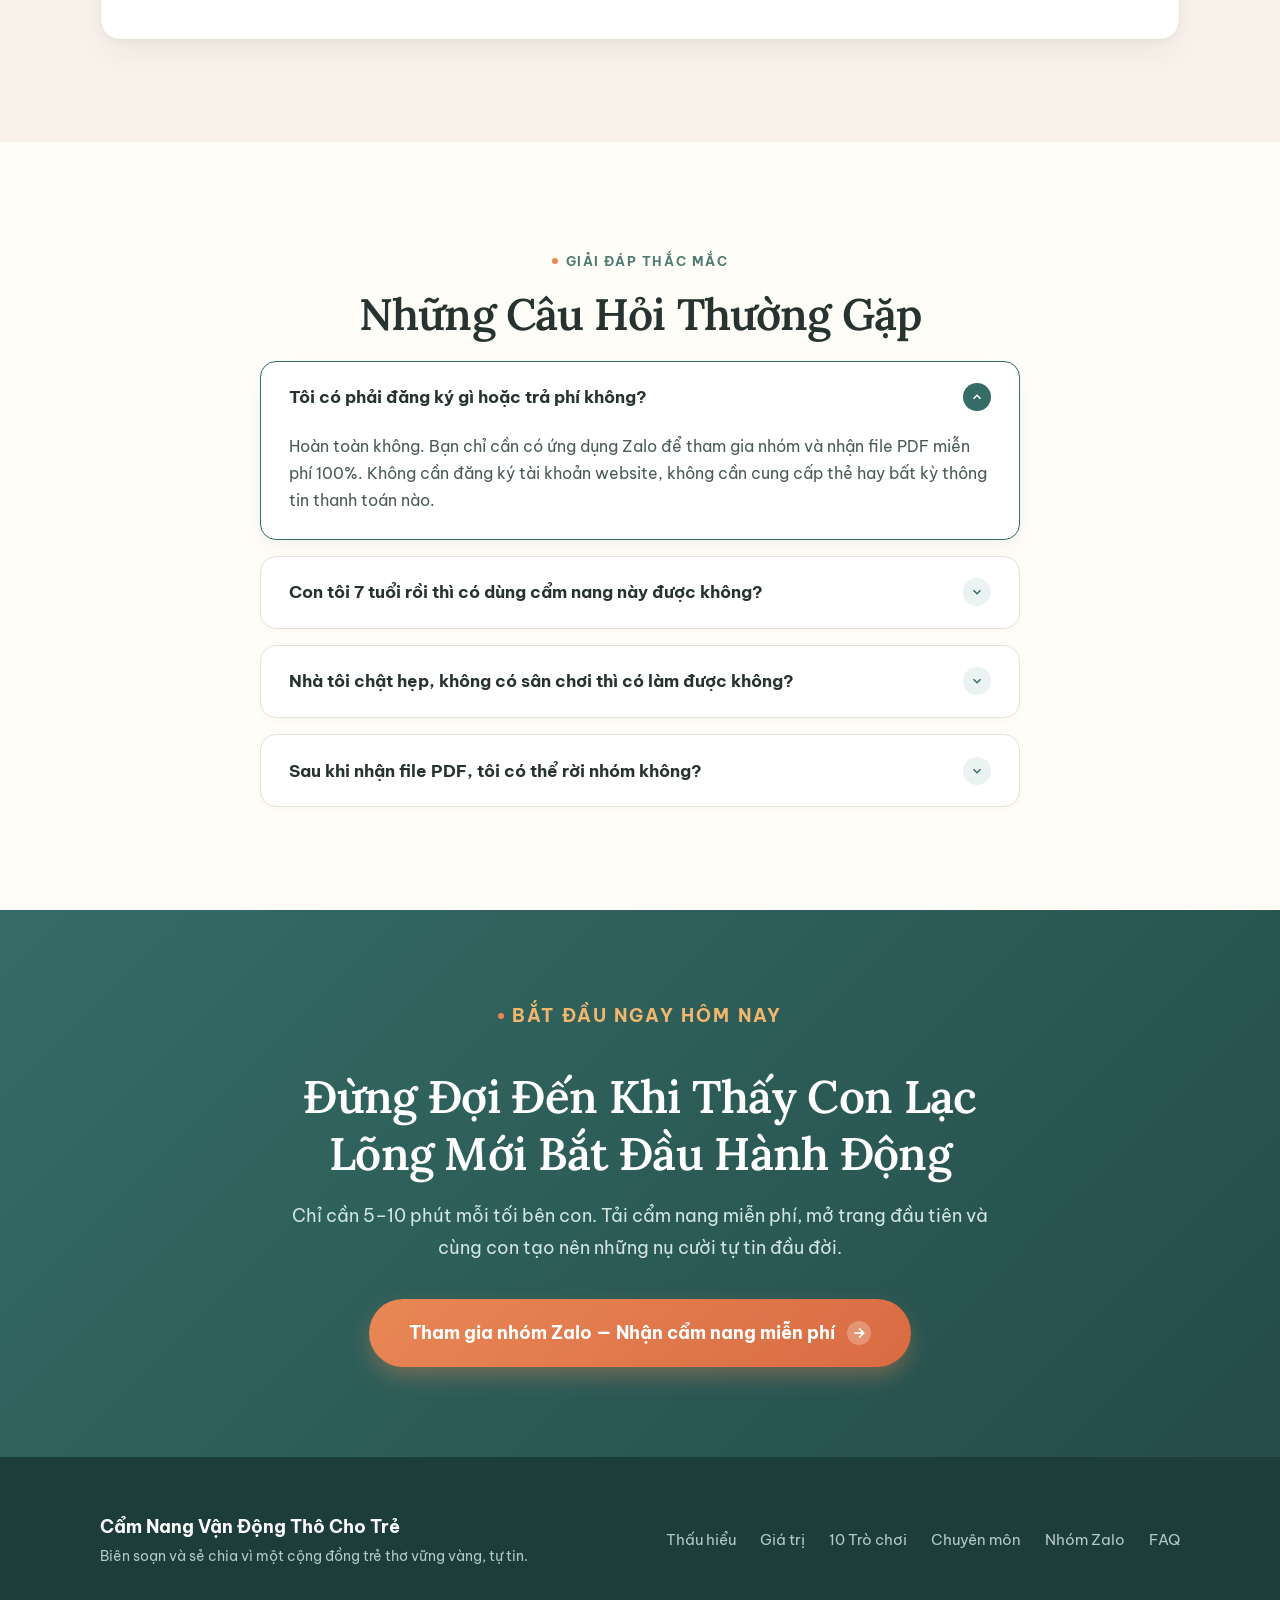
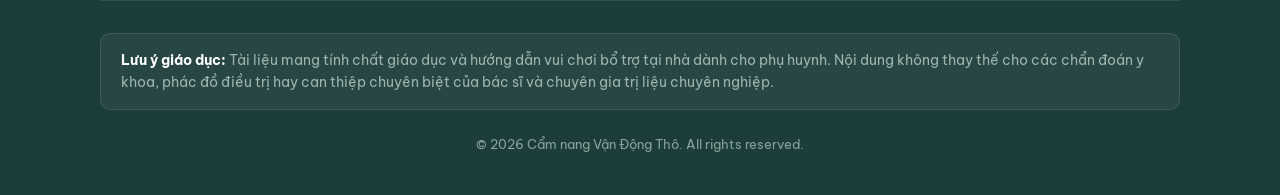
==== commit 7d1ba5d4: "feat(design): overhaul landing visual system with humanist warm cream palette, 2-column hero, filter" ====
--- a/index.html
+++ b/index.html
@@ -7,8 +7,8 @@
   <meta name="description" content="Cẩm nang 18 trang hướng dẫn 10 trò chơi vận động thô tại nhà dành cho trẻ tự kỷ và chậm vận động từ 2-6 tuổi. Dễ áp dụng, không cần phòng tập, hoàn toàn miễn phí qua nhóm Zalo.">
   <link rel="preconnect" href="https://fonts.googleapis.com">
   <link rel="preconnect" href="https://fonts.gstatic.com" crossorigin>
-  <link href="https://fonts.googleapis.com/css2?family=Be+Vietnam+Pro:ital,wght@0,300;0,400;0,500;0,600;0,700;0,800;0,900;1,400;1,500;1,600;1,700;1,800&display=swap" rel="stylesheet">
-  <link rel="stylesheet" href="style.css?v=7">
+  <link href="https://fonts.googleapis.com/css2?family=Lora:ital,wght@0,500;0,600;0,700;1,500;1,600&family=Be+Vietnam+Pro:ital,wght@0,400;0,500;0,600;0,700;0,800;1,400;1,500&display=swap" rel="stylesheet">
+  <link rel="stylesheet" href="style.css?v=8">
   <link rel="canonical" href="https://zalo.me/g/urf9rsgbp4qki5gvxbya">
 </head>
 <body>
@@ -18,87 +18,88 @@
 <main id="main">
 
   <!-- =========================================================================
-       SECTION 1: HERO LEAD MAGNET (BÁN SÁCH 2 CỘT 45/55 - NỀN TỐI TƯƠNG PHẢN CAO)
-       ========================================================================= -->
-  <section class="hero-lead-magnet" aria-labelledby="hero-heading">
+       SECTION 1: HERO SECTION (2 CỘT RÕ RÀNG, NỀN KEM NẮNG ẤM ÁP)
+       ========================================================================= -->
+  <section class="hero-section" aria-labelledby="hero-heading">
+    <div class="hero-blob-bg" aria-hidden="true"></div>
     <div class="wrap">
-      <div class="hero-dark-grid">
+      <div class="hero-grid">
         
-        <!-- Cột Trái (~45%): [ẢNH] Bìa Sách 3D Nổi Khối -->
-        <div class="hero-dark-media">
-          <div class="book-mockup-stage">
-            <div class="luxury-badge-pill" aria-hidden="true">
-              <svg width="12" height="12" viewBox="0 0 24 24" fill="#F8D59A"><circle cx="12" cy="12" r="10"/></svg>
-              <span>Bản PDF Đầy Đủ 18 Trang</span>
-            </div>
-
-            <div class="book-3d-luxury" onclick="openLightbox(0)" style="cursor: pointer;" title="Chạm để xem trước 18 trang cẩm nang">
-              <div class="book-pages-edge" aria-hidden="true"></div>
-              <img src="assets/pages/page_1.webp" alt="Bìa Sách Cẩm Nang Phát Triển Kỹ Năng Vận Động Thô Thông Qua Vui Chơi" width="360" height="508" loading="eager">
-            </div>
-            
-            <div class="book-values-strip" aria-hidden="true">
-              <span class="b-val val-understand">Thấu hiểu</span>
-              <span class="b-val val-patience">Kiên nhẫn</span>
-              <span class="b-val val-companion">Đồng hành</span>
-              <span class="b-val val-love">Yêu thương</span>
-            </div>
-
-            <span class="book-hover-hint">🔍 Chạm vào sách để xem trước 18 trang</span>
-          </div>
-        </div>
-
-        <!-- Cột Phải (~55%): [TIÊU ĐỀ][MÔ TẢ][CTA] -->
-        <div class="hero-dark-copy">
-          <div class="hero-values-pill" aria-hidden="true">
-            <span class="hero-puzzle-icon">🧩</span>
-            <span>THẤU HIỂU · KIÊN NHẪN · ĐỒNG HÀNH · YÊU THƯƠNG</span>
-          </div>
-
-          <!-- [TIÊU ĐỀ] H1 RẤT LỚN ~64px WEIGHT 900 IN HOA PHÂN DÒNG CÂN ĐỐI -->
-          <h1 id="hero-heading" class="hero-dark-title">
-            CẨM NANG PHÁT TRIỂN<br>
-            <span class="hero-accent-word">VẬN ĐỘNG THÔ</span><br>
-            THÔNG QUA VUI CHƠI
+        <!-- Cột Trái (~55%): Eyebrow, H1 Lora Serif, Mô tả, CTA, 3 Trust Chips -->
+        <div class="hero-copy">
+          <div class="hero-eyebrow-pill">
+            <span>Tài liệu miễn phí cho phụ huynh</span>
+          </div>
+
+          <h1 id="hero-heading" class="hero-title">
+            Cẩm Nang Phát Triển<br>
+            <span class="hero-accent">Vận Động Thô</span><br>
+            Thông Qua Vui Chơi
           </h1>
 
-          <p class="hero-script-tag">
-            "Cùng con từng bước nhé!" — Mỗi bước đi nhỏ hôm nay là sự tự tin vững chắc ngày mai
+          <p class="hero-desc">
+            Bộ hướng dẫn thực hành 18 trang với 10 trò chơi can thiệp vận động thô tại nhà cho trẻ từ 2–6 tuổi. Đúc kết từ phương pháp Occupational Therapy Hoa Kỳ, giúp con vững thăng bằng, tự tin và giải tỏa áp lực giác quan chỉ trong 5–10 phút mỗi ngày.
           </p>
 
-          <!-- [MÔ TẢ] 2-3 CÂU SÚC TÍCH -->
-          <p class="hero-dark-desc">
-            Bộ cẩm nang thực chiến 18 trang hướng dẫn 10 hoạt động can thiệp vận động thô tại nhà cho trẻ từ 2–6 tuổi. Đúc kết từ phương pháp Occupational Therapy Hoa Kỳ, giúp con vững thăng bằng, tự tin và giải tỏa áp lực giác quan chỉ trong 5–10 phút mỗi ngày.
-          </p>
-
-          <!-- [CTA] NÚT KÊU GỌI HÀNH ĐỘNG DÙNG MÀU NHẤN NỔI -->
-          <div class="hero-dark-cta-group">
-            <a href="https://zalo.me/g/urf9rsgbp4qki5gvxbya" class="btn btn-hero-cta">
-              <span>Tham gia nhóm Zalo nhận cẩm nang miễn phí</span>
-              <div class="cta-arrow-circle" aria-hidden="true">
-                <svg width="18" height="18" viewBox="0 0 24 24" fill="none" stroke="currentColor" stroke-width="2.5"><path d="M5 12h14"></path><path d="m12 5 7 7-7 7"></path></svg>
+          <div class="hero-cta-group">
+            <a href="https://zalo.me/g/urf9rsgbp4qki5gvxbya" class="btn btn-primary btn-hero">
+              <span>Nhận cẩm nang miễn phí</span>
+              <div class="btn-arrow-circle" aria-hidden="true">
+                <svg width="16" height="16" viewBox="0 0 24 24" fill="none" stroke="currentColor" stroke-width="2.5"><path d="M5 12h14"></path><path d="m12 5 7 7-7 7"></path></svg>
               </div>
             </a>
-            <p class="hero-dark-subnote">
-              <svg width="16" height="16" viewBox="0 0 24 24" fill="none" stroke="currentColor" stroke-width="2.5"><polyline points="20 6 9 17 4 12"></polyline></svg>
-              <span>Định dạng file PDF 18 trang · Nhận trực tiếp trong nhóm Zalo · Miễn phí 100%</span>
-            </p>
-          </div>
-        </div>
-
-      </div>
-    </div>
-
-    <!-- CẠNH DƯỚI TRANG TRÍ RĂNG CƯA -->
+
+            <div class="hero-trust-chips">
+              <span class="trust-chip">
+                <svg width="15" height="15" viewBox="0 0 24 24" fill="none" stroke="currentColor" stroke-width="2"><path d="M14 2H6a2 2 0 0 0-2 2v16a2 2 0 0 0 2 2h12a2 2 0 0 0 2-2V8z"></path><polyline points="14 2 14 8 20 8"></polyline></svg>
+                PDF 18 trang
+              </span>
+              <span class="trust-chip">
+                <svg width="15" height="15" viewBox="0 0 24 24" fill="none" stroke="currentColor" stroke-width="2"><circle cx="12" cy="12" r="10"></circle><polyline points="12 6 12 12 16 14"></polyline></svg>
+                Miễn phí 100%
+              </span>
+              <span class="trust-chip">
+                <svg width="15" height="15" viewBox="0 0 24 24" fill="none" stroke="currentColor" stroke-width="2"><path d="M21 11.5a8.38 8.38 0 0 1-.9 3.8 8.5 8.5 0 0 1-7.6 4.7 8.38 8.38 0 0 1-3.8-.9L3 21l1.9-5.7a8.38 8.38 0 0 1-.9-3.8 8.5 8.5 0 0 1 4.7-7.6 8.38 8.38 0 0 1 3.8-.9h.5a8.48 8.48 0 0 1 8 8v.5z"></path></svg>
+                Nhận qua Zalo
+              </span>
+            </div>
+          </div>
+        </div>
+
+        <!-- Cột Phải (~45%): Mockup Bìa Sách 3D Nghiêng Nhẹ, Nổi Khối -->
+        <div class="hero-media">
+          <div class="book-stage">
+            <div class="book-badge-tag">
+              <svg width="14" height="14" viewBox="0 0 24 24" fill="none" stroke="currentColor" stroke-width="2.5"><circle cx="12" cy="12" r="10"></circle><polyline points="12 6 12 12 16 14"></polyline></svg>
+              <span>Bản PDF Đầy Đủ 18 Trang</span>
+            </div>
+
+            <div class="book-mockup-wrap" onclick="openLightbox(0)" style="cursor: pointer;" title="Chạm để xem trước 18 trang cẩm nang">
+              <img src="assets/pages/page_1.webp" alt="Bìa Cẩm Nang Phát Triển Vận Động Thô Cho Trẻ" width="340" height="480" loading="eager">
+            </div>
+
+            <div class="book-feature-pill" aria-hidden="true">
+              <span>Thấu hiểu · Kiên nhẫn · Đồng hành · Yêu thương</span>
+            </div>
+
+            <span class="book-hover-hint">🔍 Chạm vào sách để xem trước 18 trang</span>
+          </div>
+        </div>
+
+      </div>
+    </div>
+
+    <!-- Cạnh dưới trang trí răng cưa mềm -->
     <div class="hero-sawtooth-divider" aria-hidden="true"></div>
   </section>
 
   <!-- =========================================================================
-       SECTION 2: EMPATHY / THẤU HIỂU NỖI ĐAU
+       SECTION 2: EMPATHY / BỨC THƯ TÂM TÌNH (NỀN MINT/SAGE #F2F7F5)
        ========================================================================= -->
   <section class="empathy-section" id="empathy" aria-labelledby="empathy-heading">
     <div class="wrap">
-      <div class="empathy-split-grid">
+      <div class="empathy-grid">
+        
         <div class="letter-card">
           <p class="section-eyebrow">Một lời nhắn gửi chân thành</p>
           <h2 id="empathy-heading" class="letter-title">
@@ -123,7 +124,7 @@
             <div class="need-pills">
               <div class="need-pill">
                 <div class="need-icon" aria-hidden="true">
-                  <svg width="18" height="18" viewBox="0 0 24 24" fill="none" stroke="currentColor" stroke-width="2.2"><circle cx="12" cy="12" r="10"></circle><polyline points="12 6 12 12 16 14"></polyline></svg>
+                  <svg width="20" height="20" viewBox="0 0 24 24" fill="none" stroke="currentColor" stroke-width="2.2"><circle cx="12" cy="12" r="10"></circle><polyline points="12 6 12 12 16 14"></polyline></svg>
                 </div>
                 <div class="need-text">
                   <h4>Thêm thời gian xử lý</h4>
@@ -133,7 +134,7 @@
 
               <div class="need-pill">
                 <div class="need-icon" aria-hidden="true">
-                  <svg width="18" height="18" viewBox="0 0 24 24" fill="none" stroke="currentColor" stroke-width="2.2"><polyline points="22 12 18 12 15 21 9 3 6 12 2 12"></polyline></svg>
+                  <svg width="20" height="20" viewBox="0 0 24 24" fill="none" stroke="currentColor" stroke-width="2.2"><polyline points="22 12 18 12 15 21 9 3 6 12 2 12"></polyline></svg>
                 </div>
                 <div class="need-text">
                   <h4>Chia nhỏ từng bước</h4>
@@ -143,7 +144,7 @@
 
               <div class="need-pill">
                 <div class="need-icon" aria-hidden="true">
-                  <svg width="18" height="18" viewBox="0 0 24 24" fill="none" stroke="currentColor" stroke-width="2.2"><path d="M20.84 4.61a5.5 5.5 0 0 0-7.78 0L12 5.67l-1.06-1.06a5.5 5.5 0 0 0-7.78 7.78l1.06 1.06L12 21.23l7.78-7.78 1.06-1.06a5.5 5.5 0 0 0 0-7.78z"></path></svg>
+                  <svg width="20" height="20" viewBox="0 0 24 24" fill="none" stroke="currentColor" stroke-width="2.2"><path d="M20.84 4.61a5.5 5.5 0 0 0-7.78 0L12 5.67l-1.06-1.06a5.5 5.5 0 0 0-7.78 7.78l1.06 1.06L12 21.23l7.78-7.78 1.06-1.06a5.5 5.5 0 0 0 0-7.78z"></path></svg>
                 </div>
                 <div class="need-text">
                   <h4>Niềm vui là trên hết</h4>
@@ -161,85 +162,70 @@
         <!-- Right: Real Infographic Page 3 -->
         <div class="infographic-wrapper">
           <div class="infographic-card" onclick="openLightbox(2)" role="region" aria-label="Infographic những khó khăn về vận động thô ở trẻ tự kỷ" title="Chạm để phóng to xem chi tiết">
-            <img src="assets/pages/page_3.webp" alt="Trang 3 cẩm nang: 4 khó khăn về vận động thô thường gặp ở trẻ tự kỷ (Thăng bằng, phối hợp, nhận thức cơ thể, lập kế hoạch)" class="infographic-img" width="500" height="707" loading="lazy">
+            <img src="assets/pages/page_3.webp" alt="Trang 3 cẩm nang: 4 khó khăn về vận động thô thường gặp ở trẻ tự kỷ" class="infographic-img" width="500" height="707" loading="lazy">
             <span class="infographic-zoom-tag">🔍 Chạm xem infographic trang 3</span>
           </div>
         </div>
-      </div>
-    </div>
-  </section>
-
-  <!-- =========================================================================
-       SECTION 3: USP BENTO GRID (6 GIÁ TRỊ CỐT LÕI)
+
+      </div>
+    </div>
+  </section>
+
+  <!-- =========================================================================
+       SECTION 3: 6 GIÁ TRỊ CỐT LÕI (NỀN TRẮNG KEM #FFFDF8 - GRID 3x2)
        ========================================================================= -->
   <section class="usp-section" id="usp" aria-labelledby="usp-heading">
     <div class="wrap">
-      <p class="section-eyebrow">Giá trị cốt lõi</p>
-      <h2 id="usp-heading" class="section-title">Tại sao cẩm nang này đáng để bạn dành thời gian nhận?</h2>
-      <p class="section-lead">Đây không phải là ebook tóm tắt lý thuyết khô khan, mà là bộ hướng dẫn thực hành cầm tay chỉ việc mà bạn có thể mở ra và chơi cùng con ngay hôm nay.</p>
+      <div style="text-align: center; max-width: 760px; margin-inline: auto;">
+        <p class="section-eyebrow" style="justify-content: center;">Giá trị cốt lõi</p>
+        <h2 id="usp-heading" class="section-title">Tại sao cẩm nang này đáng để bạn dành thời gian nhận?</h2>
+        <p class="section-lead" style="margin-inline: auto;">Đây không phải là ebook tóm tắt lý thuyết khô khan, mà là bộ hướng dẫn thực hành cầm tay chỉ việc mà bạn có thể mở ra và chơi cùng con ngay hôm nay.</p>
+      </div>
 
       <div class="usp-grid">
         <article class="usp-card">
-          <div class="usp-card-header">
-            <div class="usp-icon-wrap" aria-hidden="true">
-              <svg width="24" height="24" viewBox="0 0 24 24" fill="none" stroke="currentColor" stroke-width="2"><path d="M17 21v-2a4 4 0 0 0-4-4H5a4 4 0 0 0-4 4v2"></path><circle cx="9" cy="7" r="4"></circle><path d="M23 21v-2a4 4 0 0 0-3-3.87"></path><path d="M16 3.13a4 4 0 0 1 0 7.75"></path></svg>
-            </div>
-            <span class="usp-badge-no">01</span>
+          <div class="usp-icon-wrap" aria-hidden="true">
+            <svg width="24" height="24" viewBox="0 0 24 24" fill="none" stroke="currentColor" stroke-width="2"><path d="M17 21v-2a4 4 0 0 0-4-4H5a4 4 0 0 0-4 4v2"></path><circle cx="9" cy="7" r="4"></circle><path d="M23 21v-2a4 4 0 0 0-3-3.87"></path><path d="M16 3.13a4 4 0 0 1 0 7.75"></path></svg>
           </div>
           <h3>Thiết kế cho "trẻ khó trước"</h3>
           <p>Dành riêng cho các bé hay vấp ngã, chạy vụng về, ngại leo trèo hoặc khó phối hợp tay-chân. Mọi chuyển động đều được tinh chỉnh để giải tỏa áp lực giác quan.</p>
         </article>
 
         <article class="usp-card">
-          <div class="usp-card-header">
-            <div class="usp-icon-wrap" aria-hidden="true">
-              <svg width="24" height="24" viewBox="0 0 24 24" fill="none" stroke="currentColor" stroke-width="2"><circle cx="12" cy="12" r="10"></circle><polyline points="12 6 12 12 16 14"></polyline></svg>
-            </div>
-            <span class="usp-badge-no">02</span>
-          </div>
-          <h3>Chỉ 10–15 phút mỗi ngày</h3>
+          <div class="usp-icon-wrap" aria-hidden="true">
+            <svg width="24" height="24" viewBox="0 0 24 24" fill="none" stroke="currentColor" stroke-width="2"><circle cx="12" cy="12" r="10"></circle><polyline points="12 6 12 12 16 14"></polyline></svg>
+          </div>
+          <h3>Chỉ 5–10 phút mỗi ngày</h3>
           <p>Không làm kiệt sức bố mẹ hay bé. Tận dụng vật dụng sẵn có trong nhà: băng dính giấy, bóng bay, gối ôm, thìa nhựa hoặc thùng carton tái chế.</p>
         </article>
 
         <article class="usp-card">
-          <div class="usp-card-header">
-            <div class="usp-icon-wrap" aria-hidden="true">
-              <svg width="24" height="24" viewBox="0 0 24 24" fill="none" stroke="currentColor" stroke-width="2"><line x1="4" y1="21" x2="4" y2="14"></line><line x1="4" y1="10" x2="4" y2="3"></line><line x1="12" y1="21" x2="12" y2="12"></line><line x1="12" y1="8" x2="12" y2="3"></line><line x1="20" y1="21" x2="20" y2="16"></line><line x1="20" y1="12" x2="20" y2="3"></line><line x1="1" y1="14" x2="7" y2="14"></line><line x1="9" y1="8" x2="15" y2="8"></line><line x1="17" y1="16" x2="23" y2="16"></line></svg>
-            </div>
-            <span class="usp-badge-no">03</span>
+          <div class="usp-icon-wrap" aria-hidden="true">
+            <svg width="24" height="24" viewBox="0 0 24 24" fill="none" stroke="currentColor" stroke-width="2"><line x1="4" y1="21" x2="4" y2="14"></line><line x1="4" y1="10" x2="4" y2="3"></line><line x1="12" y1="21" x2="12" y2="12"></line><line x1="12" y1="8" x2="12" y2="3"></line><line x1="20" y1="21" x2="20" y2="16"></line><line x1="20" y1="12" x2="20" y2="3"></line><line x1="1" y1="14" x2="7" y2="14"></line><line x1="9" y1="8" x2="15" y2="8"></line><line x1="17" y1="16" x2="23" y2="16"></line></svg>
           </div>
           <h3>Có hướng dẫn điều chỉnh linh hoạt</h3>
           <p>Mỗi hoạt động đều có 2 phiên bản: đơn giản hơn (khi bé mới bắt đầu, nhạy cảm) và nâng cao hơn (khi bé đã quen) kèm góc quan sát an toàn cho mẹ.</p>
         </article>
 
         <article class="usp-card">
-          <div class="usp-card-header">
-            <div class="usp-icon-wrap" aria-hidden="true">
-              <svg width="24" height="24" viewBox="0 0 24 24" fill="none" stroke="currentColor" stroke-width="2"><path d="M20.84 4.61a5.5 5.5 0 0 0-7.78 0L12 5.67l-1.06-1.06a5.5 5.5 0 0 0-7.78 7.78l1.06 1.06L12 21.23l7.78-7.78 1.06-1.06a5.5 5.5 0 0 0 0-7.78z"></path></svg>
-            </div>
-            <span class="usp-badge-no">04</span>
+          <div class="usp-icon-wrap" aria-hidden="true">
+            <svg width="24" height="24" viewBox="0 0 24 24" fill="none" stroke="currentColor" stroke-width="2"><path d="M20.84 4.61a5.5 5.5 0 0 0-7.78 0L12 5.67l-1.06-1.06a5.5 5.5 0 0 0-7.78 7.78l1.06 1.06L12 21.23l7.78-7.78 1.06-1.06a5.5 5.5 0 0 0 0-7.78z"></path></svg>
           </div>
           <h3>Chơi cùng con – không "chữa" con</h3>
           <p>Trọng tâm là niềm vui và sự tham gia kết nối, không phải kết quả vận động chuẩn mực. Mẹ đóng vai là người bạn chơi cùng ấm áp của con.</p>
         </article>
 
         <article class="usp-card">
-          <div class="usp-card-header">
-            <div class="usp-icon-wrap" aria-hidden="true">
-              <svg width="24" height="24" viewBox="0 0 24 24" fill="none" stroke="currentColor" stroke-width="2"><path d="M14 2H6a2 2 0 0 0-2 2v16a2 2 0 0 0 2 2h12a2 2 0 0 0 2-2V8z"></path><polyline points="14 2 14 8 20 8"></polyline><line x1="16" y1="13" x2="8" y2="13"></line><line x1="16" y1="17" x2="8" y2="17"></line><polyline points="10 9 9 9 8 9"></polyline></svg>
-            </div>
-            <span class="usp-badge-no">05</span>
+          <div class="usp-icon-wrap" aria-hidden="true">
+            <svg width="24" height="24" viewBox="0 0 24 24" fill="none" stroke="currentColor" stroke-width="2"><path d="M14 2H6a2 2 0 0 0-2 2v16a2 2 0 0 0 2 2h12a2 2 0 0 0 2-2V8z"></path><polyline points="14 2 14 8 20 8"></polyline><line x1="16" y1="13" x2="8" y2="13"></line><line x1="16" y1="17" x2="8" y2="17"></line><polyline points="10 9 9 9 8 9"></polyline></svg>
           </div>
           <h3>Có sẵn Nhật Ký Theo Dõi Tiến Bộ</h3>
           <p>Mẫu checklist 1 trang thông minh giúp bố mẹ ghi lại trò chơi con yêu thích, thời điểm con vượt qua e ngại và những tiến triển nhỏ đáng tự hào.</p>
         </article>
 
         <article class="usp-card">
-          <div class="usp-card-header">
-            <div class="usp-icon-wrap" aria-hidden="true">
-              <svg width="24" height="24" viewBox="0 0 24 24" fill="none" stroke="currentColor" stroke-width="2"><circle cx="12" cy="12" r="10"></circle><path d="m4.93 4.93 4.24 4.24"></path><path d="m14.83 9.17 4.24-4.24"></path><path d="m14.83 14.83 4.24 4.24"></path><path d="m9.17 14.83-4.24 4.24"></path></svg>
-            </div>
-            <span class="usp-badge-no">06</span>
+          <div class="usp-icon-wrap" aria-hidden="true">
+            <svg width="24" height="24" viewBox="0 0 24 24" fill="none" stroke="currentColor" stroke-width="2"><path d="M21 15v4a2 2 0 0 1-2 2H5a2 2 0 0 1-2-2v-4"></path><polyline points="7 10 12 15 17 10"></polyline><line x1="12" y1="15" x2="12" y2="3"></line></svg>
           </div>
           <h3>Miễn phí 100% — Nhận ngay qua Zalo</h3>
           <p>Chỉ cần tham gia nhóm Zalo là nhận file PDF 18 trang về máy, không cần thanh toán, không cần đăng ký tài khoản phức tạp.</p>
@@ -249,12 +235,14 @@
   </section>
 
   <!-- =========================================================================
-       SECTION 4: DÀNH CHO AI & KHÔNG DÀNH CHO AI
+       SECTION 4: DÀNH CHO AI & KHÔNG DÀNH CHO AI (NỀN KEM NHẠT #F8F2EA)
        ========================================================================= -->
   <section class="who-section" aria-labelledby="who-heading">
     <div class="wrap">
-      <p class="section-eyebrow">Đối tượng sử dụng</p>
-      <h2 id="who-heading" class="section-title">Cẩm nang này dành cho ai?</h2>
+      <div style="text-align: center; max-width: 700px; margin-inline: auto;">
+        <p class="section-eyebrow" style="justify-content: center;">Đối tượng sử dụng</p>
+        <h2 id="who-heading" class="section-title">Cẩm nang này dành cho ai?</h2>
+      </div>
 
       <div class="who-grid">
         <div class="who-card who-card-for">
@@ -294,7 +282,7 @@
             </li>
             <li>
               <span class="bullet-dot"></span>
-              <span><strong>Tìm kiếm vật lý trị liệu chuyên sâu:</strong> Tài liệu là giáo dục bổ trợ tại nhà, không thay thế chẩn đoán y khoa chuyên sâu.</span>
+              <span><strong>Tìm kiếm vật lý trị liệu chuyên sâu:</strong> Tài liệu là giáo dục bổ trợ tại nhà, không thay thế phác đồ y khoa chuyên sâu.</span>
             </li>
             <li>
               <span class="bullet-dot"></span>
@@ -307,317 +295,312 @@
   </section>
 
   <!-- =========================================================================
-       SECTION 5: BENEFITS MATRIX (CON SẼ... & BỐ MẸ SẼ...)
-       ========================================================================= -->
-  <section class="benefits-section" id="benefits" aria-labelledby="benefits-heading">
-    <div class="wrap">
-      <p class="section-eyebrow">Chuyển biến tích cực</p>
-      <h2 id="benefits-heading" class="section-title">Những thay đổi sau 2 tuần kiên nhẫn cùng con</h2>
-      <p class="section-lead">Không cần áp lực thành tích. Sự tiến bộ của con được ghi nhận qua từng nụ cười và mỗi chuyển động tự tin hơn mỗi ngày.</p>
-
-      <div class="benefits-grid">
-        <div class="benefit-box">
-          <div class="benefit-box-header">
-            <div class="usp-icon-wrap" aria-hidden="true">
-              <svg width="24" height="24" viewBox="0 0 24 24" fill="none" stroke="currentColor" stroke-width="2"><path d="M12 2v20M17 5H9.5a3.5 3.5 0 0 0 0 7h5a3.5 3.5 0 0 1 0 7H6"/></svg>
-            </div>
-            <h3>Con yêu sẽ:</h3>
-          </div>
-          <ul class="benefit-checklist">
-            <li>
-              <span class="icon-check" aria-hidden="true"><svg width="14" height="14" viewBox="0 0 24 24" fill="none" stroke="currentColor" stroke-width="3"><polyline points="20 6 9 17 4 12"></polyline></svg></span>
-              <span><strong>Có 10 trò chơi vui để làm cùng mẹ:</strong> Không còn bối rối mỗi buổi tối vì không biết chơi gì.</span>
-            </li>
-            <li>
-              <span class="icon-check" aria-hidden="true"><svg width="14" height="14" viewBox="0 0 24 24" fill="none" stroke="currentColor" stroke-width="3"><polyline points="20 6 9 17 4 12"></polyline></svg></span>
-              <span><strong>Tăng cường sự tự tin khi vận động:</strong> Dù chỉ là một cú bật nhảy hay một lần kiễng chân giữ thăng bằng lâu hơn.</span>
-            </li>
-            <li>
-              <span class="icon-check" aria-hidden="true"><svg width="14" height="14" viewBox="0 0 24 24" fill="none" stroke="currentColor" stroke-width="3"><polyline points="20 6 9 17 4 12"></polyline></svg></span>
-              <span><strong>Giảm vấp ngã và va chạm:</strong> Nhờ các bài tập tăng cảm thụ bản thể và thăng bằng cơ lõi.</span>
-            </li>
-            <li>
-              <span class="icon-check" aria-hidden="true"><svg width="14" height="14" viewBox="0 0 24 24" fill="none" stroke="currentColor" stroke-width="3"><polyline points="20 6 9 17 4 12"></polyline></svg></span>
-              <span><strong>Cải thiện điều hòa cảm xúc:</strong> Vận động đúng cách giúp giải tỏa áp lực giác quan và giảm cơn khủng hoảng (meltdown).</span>
-            </li>
-          </ul>
-        </div>
-
-        <div class="benefit-box benefit-parent-box">
-          <div class="benefit-box-header">
-            <div class="usp-icon-wrap" aria-hidden="true">
-              <svg width="24" height="24" viewBox="0 0 24 24" fill="none" stroke="currentColor" stroke-width="2"><path d="M20.84 4.61a5.5 5.5 0 0 0-7.78 0L12 5.67l-1.06-1.06a5.5 5.5 0 0 0-7.78 7.78l1.06 1.06L12 21.23l7.78-7.78 1.06-1.06a5.5 5.5 0 0 0 0-7.78z"></path></svg>
-            </div>
-            <h3>Bố mẹ sẽ:</h3>
-          </div>
-          <ul class="benefit-checklist">
-            <li>
-              <span class="icon-check" aria-hidden="true"><svg width="14" height="14" viewBox="0 0 24 24" fill="none" stroke="currentColor" stroke-width="3"><polyline points="20 6 9 17 4 12"></polyline></svg></span>
-              <span><strong>Không cần là chuyên gia:</strong> Chỉ cần làm theo hướng dẫn từng bước rõ ràng trong sách.</span>
-            </li>
-            <li>
-              <span class="icon-check" aria-hidden="true"><svg width="14" height="14" viewBox="0 0 24 24" fill="none" stroke="currentColor" stroke-width="3"><polyline points="20 6 9 17 4 12"></polyline></svg></span>
-              <span><strong>Trút bỏ cảm giác tự trách:</strong> Hiểu rõ cơ chế giác quan để kiên nhẫn và bình an đồng hành cùng con.</span>
-            </li>
-            <li>
-              <span class="icon-check" aria-hidden="true"><svg width="14" height="14" viewBox="0 0 24 24" fill="none" stroke="currentColor" stroke-width="3"><polyline points="20 6 9 17 4 12"></polyline></svg></span>
-              <span><strong>Nắm vững 5 nguyên tắc vàng:</strong> Áp dụng linh hoạt cho mọi hoạt động chơi tại nhà.</span>
-            </li>
-            <li>
-              <span class="icon-check" aria-hidden="true"><svg width="14" height="14" viewBox="0 0 24 24" fill="none" stroke="currentColor" stroke-width="3"><polyline points="20 6 9 17 4 12"></polyline></svg></span>
-              <span><strong>Có cộng đồng Zalo đồng hành:</strong> Nơi chia sẻ kinh nghiệm thật, không ai phán xét hay so sánh con bạn.</span>
-            </li>
-          </ul>
-        </div>
-      </div>
-    </div>
-  </section>
-
-  <!-- =========================================================================
-       SECTION: FOUNDATIONS & 5 GOLDEN PRINCIPLES (Trang 4 & 5)
-       ========================================================================= -->
-  <section class="foundations-section">
+       SECTION 5: LỢI ÍCH & NỀN TẢNG KHOA HỌC (NỀN TRẮNG KEM #FFFDF8)
+       ========================================================================= -->
+  <section class="benefits-section" id="benefits" aria-labelledby="benefits-heading" style="background-color: var(--color-bg-warm);">
     <div class="wrap">
       <div style="text-align: center; max-width: 760px; margin-inline: auto;">
-        <p class="section-eyebrow" style="justify-content: center;">Kiến thức chuyên môn</p>
-        <h2 class="section-title">Hiểu Để Yêu Thương & Đồng Hành Đúng Cách</h2>
-        <p class="section-lead" style="margin-inline: auto;">Vận động thô là nền tảng cho học tập, cảm xúc và giao tiếp xã hội. Hãy nắm vững 5 nguyên tắc vàng trước khi bắt đầu cùng con.</p>
-      </div>
-
-      <div class="foundations-grid">
-        <div class="foundation-card">
-          <div class="foundation-frame" onclick="openLightbox(3)" title="Chạm phóng to trang 4">
-            <img src="assets/pages/page_4.webp" alt="Trang 4: Vì sao phát triển vận động thô lại quan trọng?" width="500" height="707" loading="lazy">
-          </div>
-          <span class="preview-card-tag">Trang 04 · Giá Trị Cốt Lõi</span>
-          <h3>5 Lợi Ích Của Vận Động Thô</h3>
-          <p>Kiểm soát cơ thể giúp bé dễ dàng ngồi học, xây dựng sự tự tin, phát triển tương tác xã hội và điều hòa cảm xúc.</p>
-        </div>
-
-        <div class="foundation-card">
-          <div class="foundation-frame" onclick="openLightbox(4)" title="Chạm phóng to trang 5">
-            <img src="assets/pages/page_5.webp" alt="Trang 5: 5 nguyên tắc vàng khi hỗ trợ trẻ tự kỷ phát triển vận động thô" width="500" height="707" loading="lazy">
-          </div>
-          <span class="preview-card-tag">Trang 05 · Kim Chỉ Nam Cho Bố Mẹ</span>
-          <h3>5 Nguyên Tắc Vàng Khi Chơi Cùng Con</h3>
-          <p>Để con được chơi – Bắt đầu từ điều con làm được – Tôn trọng sự khác biệt – Khen ngợi nỗ lực – Tận dụng cơ hội mỗi ngày.</p>
-        </div>
-      </div>
-    </div>
-  </section>
-
-  <!-- =========================================================================
-       SECTION 6: 10 PRACTICAL ACTIVITIES (Activity Cards with Real Page Previews)
+        <p class="section-eyebrow" style="justify-content: center;">Chuyển biến tích cực</p>
+        <h2 id="benefits-heading" class="section-title">Những thay đổi sau 2 tuần kiên nhẫn cùng con</h2>
+        <p class="section-lead" style="margin-inline: auto;">Không cần áp lực thành tích. Sự tiến bộ của con được ghi nhận qua từng nụ cười và mỗi chuyển động tự tin hơn mỗi ngày.</p>
+      </div>
+
+      <div class="who-grid" style="margin-bottom: 3.5rem;">
+        <div class="who-card" style="background: #FFFFFF; border-color: var(--color-border);">
+          <div class="who-header">
+            <div class="who-icon" style="background: var(--color-primary-soft); color: var(--color-primary);" aria-hidden="true">
+              <svg width="20" height="20" viewBox="0 0 24 24" fill="none" stroke="currentColor" stroke-width="2.5"><path d="M12 2v20M17 5H9.5a3.5 3.5 0 0 0 0 7h5a3.5 3.5 0 0 1 0 7H6"/></svg>
+            </div>
+            <h3>Con yêu sẽ:</h3>
+          </div>
+          <ul class="who-list">
+            <li>
+              <span class="bullet-dot"></span>
+              <span><strong>Có 10 trò chơi vui để làm cùng mẹ:</strong> Không còn bối rối mỗi buổi tối vì không biết chơi gì.</span>
+            </li>
+            <li>
+              <span class="bullet-dot"></span>
+              <span><strong>Tăng cường sự tự tin khi vận động:</strong> Dù chỉ là một cú bật nhảy hay một lần kiễng chân giữ thăng bằng lâu hơn.</span>
+            </li>
+            <li>
+              <span class="bullet-dot"></span>
+              <span><strong>Giảm vấp ngã và va chạm:</strong> Nhờ các bài tập tăng cảm thụ bản thể và thăng bằng cơ lõi.</span>
+            </li>
+            <li>
+              <span class="bullet-dot"></span>
+              <span><strong>Cải thiện điều hòa cảm xúc:</strong> Vận động đúng cách giúp giải tỏa áp lực giác quan và giảm cơn khủng hoảng (meltdown).</span>
+            </li>
+          </ul>
+        </div>
+
+        <div class="who-card" style="background: #FFFFFF; border-color: var(--color-border);">
+          <div class="who-header">
+            <div class="who-icon" style="background: var(--color-accent-soft); color: var(--color-accent);" aria-hidden="true">
+              <svg width="20" height="20" viewBox="0 0 24 24" fill="none" stroke="currentColor" stroke-width="2.5"><path d="M20.84 4.61a5.5 5.5 0 0 0-7.78 0L12 5.67l-1.06-1.06a5.5 5.5 0 0 0-7.78 7.78l1.06 1.06L12 21.23l7.78-7.78 1.06-1.06a5.5 5.5 0 0 0 0-7.78z"></path></svg>
+            </div>
+            <h3>Bố mẹ sẽ:</h3>
+          </div>
+          <ul class="who-list">
+            <li>
+              <span class="bullet-dot"></span>
+              <span><strong>Không cần là chuyên gia:</strong> Chỉ cần làm theo hướng dẫn từng bước rõ ràng trong sách.</span>
+            </li>
+            <li>
+              <span class="bullet-dot"></span>
+              <span><strong>Trút bỏ cảm giác tự trách:</strong> Hiểu rõ cơ chế giác quan để kiên nhẫn và bình an đồng hành cùng con.</span>
+            </li>
+            <li>
+              <span class="bullet-dot"></span>
+              <span><strong>Nắm vững 5 nguyên tắc vàng:</strong> Áp dụng linh hoạt cho mọi hoạt động chơi tại nhà.</span>
+            </li>
+            <li>
+              <span class="bullet-dot"></span>
+              <span><strong>Có cộng đồng Zalo đồng hành:</strong> Nơi chia sẻ kinh nghiệm thật, không ai phán xét hay so sánh con bạn.</span>
+            </li>
+          </ul>
+        </div>
+      </div>
+
+      <!-- 2 Cards Preview Trang 4 & 5 -->
+      <div class="who-grid">
+        <div class="infographic-card" onclick="openLightbox(3)" title="Chạm phóng to xem trang 4" style="background: #FFFFFF; padding: 1.25rem;">
+          <img src="assets/pages/page_4.webp" alt="Trang 4: 5 Lợi ích quan trọng của việc phát triển vận động thô" class="infographic-img" width="500" height="707" loading="lazy">
+          <div style="margin-top: 0.85rem; text-align: center;">
+            <strong style="color: var(--color-primary-dark); font-size: 1.05rem; display: block;">Trang 04 · 5 Lợi Ích Vận Động Thô</strong>
+            <span style="font-size: 0.85rem; color: var(--color-ink-soft);">Kiểm soát cơ thể, tương tác xã hội & điều hòa cảm xúc</span>
+          </div>
+        </div>
+
+        <div class="infographic-card" onclick="openLightbox(4)" title="Chạm phóng to xem trang 5" style="background: #FFFFFF; padding: 1.25rem;">
+          <img src="assets/pages/page_5.webp" alt="Trang 5: 5 nguyên tắc vàng khi hỗ trợ trẻ tự kỷ phát triển vận động thô" class="infographic-img" width="500" height="707" loading="lazy">
+          <div style="margin-top: 0.85rem; text-align: center;">
+            <strong style="color: var(--color-primary-dark); font-size: 1.05rem; display: block;">Trang 05 · 5 Nguyên Tắc Vàng Khi Chơi</strong>
+            <span style="font-size: 0.85rem; color: var(--color-ink-soft);">Bắt đầu từ điều con làm được & tôn trọng sự khác biệt</span>
+          </div>
+        </div>
+      </div>
+    </div>
+  </section>
+
+  <!-- =========================================================================
+       SECTION 6: 10 TRÒ CHƠI VẬN ĐỘNG (NỀN SAGE #F4F8F6 - FILTERABLE CARDS)
        ========================================================================= -->
   <section class="activities-section" id="activities" aria-labelledby="activities-heading">
     <div class="wrap">
-      <p class="section-eyebrow">Khám phá nội dung cẩm nang</p>
-      <h2 id="activities-heading" class="section-title">10 Trò Chơi Vận Động Vui Nhộn Cho Bé</h2>
-      <p class="section-lead">Mỗi trò chơi đều có hướng dẫn 5 bước, mục tiêu kỹ năng, phiên bản điều chỉnh độ khó và góc quan sát an toàn cho mẹ.</p>
-
-      <div class="activity-filter-info">
-        <span class="filter-badge filter-balance">Thăng Bằng & Không Gian</span>
-        <span class="filter-badge filter-sensory">Điều Hòa Giác Quan</span>
-        <span class="filter-badge filter-strength">Sức Mạnh Cơ Lõi</span>
-        <span class="filter-badge filter-coord">Phối Hợp Toàn Thân</span>
-      </div>
-
-      <div class="activities-grid">
+      <div style="text-align: center; max-width: 760px; margin-inline: auto;">
+        <p class="section-eyebrow" style="justify-content: center;">Khám phá nội dung cẩm nang</p>
+        <h2 id="activities-heading" class="section-title">10 Trò Chơi Vận Động Vui Nhộn Cho Bé</h2>
+        <p class="section-lead" style="margin-inline: auto;">Mỗi trò chơi đều có hướng dẫn 5 bước, phiên bản đơn giản hơn & nâng cao hơn kèm góc quan sát an toàn cho mẹ.</p>
+      </div>
+
+      <!-- Filter Pill Bar -->
+      <div class="act-filter-bar">
+        <button class="act-filter-btn active" onclick="filterActivities('all', this)">Tất cả (10)</button>
+        <button class="act-filter-btn" onclick="filterActivities('balance', this)">Thăng bằng</button>
+        <button class="act-filter-btn" onclick="filterActivities('sensory', this)">Điều hòa giác quan</button>
+        <button class="act-filter-btn" onclick="filterActivities('core', this)">Sức mạnh cơ lõi</button>
+        <button class="act-filter-btn" onclick="filterActivities('coord', this)">Phối hợp vận động</button>
+      </div>
+
+      <!-- Activities Grid (Desktop: 3 columns, Mobile: smooth horizontal swipe) -->
+      <div class="activities-grid" id="activitiesGrid">
+        
         <!-- Activity 1 -->
-        <article class="activity-card">
-          <div class="act-card-media" onclick="openLightbox(5)" title="Chạm phóng to xem trang hoạt động 1">
+        <article class="activity-card" data-category="balance" onclick="openLightbox(5)" title="Chạm xem trang hoạt động 1">
+          <div class="act-card-media">
             <img src="assets/pages/page_6.webp" alt="Hoạt động 1: Vươn Tới Những Vì Sao" loading="lazy">
             <span class="act-zoom-hint">🔍 Xem trang 06</span>
           </div>
-          <div class="act-card-top">
-            <span class="act-number">01</span>
-            <span class="act-time-badge">⏱ ~5 phút</span>
-          </div>
-          <h4>Vươn Tới Những Vì Sao</h4>
-          <span class="act-category-tag" style="background: var(--cat-balance-bg); color: var(--cat-balance-text);">Thăng bằng & Không gian</span>
-          <p>Mẹ dán các ngôi sao giấy ở nhiều độ cao khác nhau trên tường. Trẻ hóa thân thành phi hành gia, kiễng chân, vươn tay hái sao.</p>
-          <div class="act-skills-footer">
-            <svg width="16" height="16" viewBox="0 0 24 24" fill="none" stroke="currentColor" stroke-width="2"><polyline points="20 6 9 17 4 12"></polyline></svg>
-            <span>Nhận thức cơ thể & thăng bằng kiễng</span>
+          <div class="act-card-meta">
+            <span class="act-order-no">Trò 01</span>
+            <span class="act-duration">⏱ ~5 phút</span>
+          </div>
+          <h3 class="act-card-title">Vươn Tới Những Vì Sao</h3>
+          <span class="act-skill-pill skill-balance">Thăng bằng & Không gian</span>
+          <div class="act-card-preview-btn">
+            <span>🔍 Xem trang PDF chi tiết</span>
           </div>
         </article>
 
         <!-- Activity 2 -->
-        <article class="activity-card">
-          <div class="act-card-media" onclick="openLightbox(6)" title="Chạm phóng to xem trang hoạt động 2">
+        <article class="activity-card" data-category="core" onclick="openLightbox(6)" title="Chạm xem trang hoạt động 2">
+          <div class="act-card-media">
             <img src="assets/pages/page_7.webp" alt="Hoạt động 2: Thử Thách Giữ Tư Thế" loading="lazy">
             <span class="act-zoom-hint">🔍 Xem trang 07</span>
           </div>
-          <div class="act-card-top">
-            <span class="act-number">02</span>
-            <span class="act-time-badge">⏱ ~5 phút</span>
-          </div>
-          <h4>Thử Thách Giữ Tư Thế</h4>
-          <span class="act-category-tag" style="background: var(--cat-strength-bg); color: var(--cat-strength-text);">Sức mạnh cơ lõi & Thăng bằng</span>
-          <p>Trẻ hóa thân làm các tư thế tượng gỗ: ếch ngồi, hồng hạc một chân, gấu bò, mèo duỗi lưng. Đếm ngược xem ai giữ lâu hơn.</p>
-          <div class="act-skills-footer">
-            <svg width="16" height="16" viewBox="0 0 24 24" fill="none" stroke="currentColor" stroke-width="2"><polyline points="20 6 9 17 4 12"></polyline></svg>
-            <span>Kiểm soát tư thế & sức mạnh cơ lõi</span>
+          <div class="act-card-meta">
+            <span class="act-order-no">Trò 02</span>
+            <span class="act-duration">⏱ ~5 phút</span>
+          </div>
+          <h3 class="act-card-title">Thử Thách Giữ Tư Thế</h3>
+          <span class="act-skill-pill skill-core">Sức mạnh cơ lõi</span>
+          <div class="act-card-preview-btn">
+            <span>🔍 Xem trang PDF chi tiết</span>
           </div>
         </article>
 
         <!-- Activity 3 -->
-        <article class="activity-card">
-          <div class="act-card-media" onclick="openLightbox(7)" title="Chạm phóng to xem trang hoạt động 3">
+        <article class="activity-card" data-category="balance" onclick="openLightbox(7)" title="Chạm xem trang hoạt động 3">
+          <div class="act-card-media">
             <img src="assets/pages/page_8.webp" alt="Hoạt động 3: Bảng Thăng Bằng Tại Nhà" loading="lazy">
             <span class="act-zoom-hint">🔍 Xem trang 08</span>
           </div>
-          <div class="act-card-top">
-            <span class="act-number">03</span>
-            <span class="act-time-badge">⏱ ~10 phút</span>
-          </div>
-          <h4>Bảng Thăng Bằng Tại Nhà</h4>
-          <span class="act-category-tag" style="background: var(--cat-balance-bg); color: var(--cat-balance-text);">Thăng bằng động & Tiền đình</span>
-          <p>Dùng băng dính dán đường thẳng hoặc ván thấp trên sàn làm cây cầu. Trẻ đi từ đầu đến cuối, có thể thêm nhiệm vụ đội túi đậu trên đầu.</p>
-          <div class="act-skills-footer">
-            <svg width="16" height="16" viewBox="0 0 24 24" fill="none" stroke="currentColor" stroke-width="2"><polyline points="20 6 9 17 4 12"></polyline></svg>
-            <span>Điều chỉnh trọng tâm & cảm nhận bàn chân</span>
+          <div class="act-card-meta">
+            <span class="act-order-no">Trò 03</span>
+            <span class="act-duration">⏱ ~10 phút</span>
+          </div>
+          <h3 class="act-card-title">Bảng Thăng Bằng Tại Nhà</h3>
+          <span class="act-skill-pill skill-balance">Thăng bằng động & Tiền đình</span>
+          <div class="act-card-preview-btn">
+            <span>🔍 Xem trang PDF chi tiết</span>
           </div>
         </article>
 
         <!-- Activity 4 -->
-        <article class="activity-card">
-          <div class="act-card-media" onclick="openLightbox(8)" title="Chạm phóng to xem trang hoạt động 4">
+        <article class="activity-card" data-category="coord" onclick="openLightbox(8)" title="Chạm xem trang hoạt động 4">
+          <div class="act-card-media">
             <img src="assets/pages/page_9.webp" alt="Hoạt động 4: Chuyến Thám Hiểm Động Vật" loading="lazy">
             <span class="act-zoom-hint">🔍 Xem trang 09</span>
           </div>
-          <div class="act-card-top">
-            <span class="act-number">04</span>
-            <span class="act-time-badge">⏱ ~10 phút</span>
-          </div>
-          <h4>Chuyến Thám Hiểm Động Vật</h4>
-          <span class="act-category-tag" style="background: var(--cat-coord-bg); color: var(--cat-coord-text);">Phối hợp hai bên cơ thể</span>
-          <p>Trẻ mô phỏng di chuyển của muôn loài: bò như gấu, nhảy như ếch, đi ngang như cua, trườn như rắn trong chuyến thám hiểm rừng rậm.</p>
-          <div class="act-skills-footer">
-            <svg width="16" height="16" viewBox="0 0 24 24" fill="none" stroke="currentColor" stroke-width="2"><polyline points="20 6 9 17 4 12"></polyline></svg>
-            <span>Lập kế hoạch vận động & sức mạnh toàn thân</span>
+          <div class="act-card-meta">
+            <span class="act-order-no">Trò 04</span>
+            <span class="act-duration">⏱ ~10 phút</span>
+          </div>
+          <h3 class="act-card-title">Chuyến Thám Hiểm Động Vật</h3>
+          <span class="act-skill-pill skill-coord">Phối hợp hai bên cơ thể</span>
+          <div class="act-card-preview-btn">
+            <span>🔍 Xem trang PDF chi tiết</span>
           </div>
         </article>
 
         <!-- Activity 5 -->
-        <article class="activity-card">
-          <div class="act-card-media" onclick="openLightbox(9)" title="Chạm phóng to xem trang hoạt động 5">
+        <article class="activity-card" data-category="core" onclick="openLightbox(9)" title="Chạm xem trang hoạt động 5">
+          <div class="act-card-media">
             <img src="assets/pages/page_10.webp" alt="Hoạt động 5: Trượt Băng Bằng Đĩa Giấy" loading="lazy">
             <span class="act-zoom-hint">🔍 Xem trang 10</span>
           </div>
-          <div class="act-card-top">
-            <span class="act-number">05</span>
-            <span class="act-time-badge">⏱ ~8 phút</span>
-          </div>
-          <h4>Trượt Băng Bằng Đĩa Giấy</h4>
-          <span class="act-category-tag" style="background: var(--cat-strength-bg); color: var(--cat-strength-text);">Sức mạnh chi dưới & Phối hợp</span>
-          <p>Trẻ đặt chân lên 2 đĩa giấy (hoặc khăn nhỏ) và trượt trên sàn nhà. Biến sàn phòng khách thành sân băng trượt giao quà.</p>
-          <div class="act-skills-footer">
-            <svg width="16" height="16" viewBox="0 0 24 24" fill="none" stroke="currentColor" stroke-width="2"><polyline points="20 6 9 17 4 12"></polyline></svg>
-            <span>Phối hợp bước chân & thăng bằng lướt</span>
+          <div class="act-card-meta">
+            <span class="act-order-no">Trò 05</span>
+            <span class="act-duration">⏱ ~8 phút</span>
+          </div>
+          <h3 class="act-card-title">Trượt Băng Bằng Đĩa Giấy</h3>
+          <span class="act-skill-pill skill-core">Sức mạnh chi dưới & Lướt</span>
+          <div class="act-card-preview-btn">
+            <span>🔍 Xem trang PDF chi tiết</span>
           </div>
         </article>
 
         <!-- Activity 6 -->
-        <article class="activity-card">
-          <div class="act-card-media" onclick="openLightbox(10)" title="Chạm phóng to xem trang hoạt động 6">
+        <article class="activity-card" data-category="sensory" onclick="openLightbox(10)" title="Chạm xem trang hoạt động 6">
+          <div class="act-card-media">
             <img src="assets/pages/page_11.webp" alt="Hoạt động 6: Bóng Chuyền Bóng Bay" loading="lazy">
             <span class="act-zoom-hint">🔍 Xem trang 11</span>
           </div>
-          <div class="act-card-top">
-            <span class="act-number">06</span>
-            <span class="act-time-badge">⏱ ~5 phút</span>
-          </div>
-          <h4>Bóng Chuyền Bóng Bay</h4>
-          <span class="act-category-tag" style="background: var(--cat-sensory-bg); color: var(--cat-sensory-text);">Phối hợp tay-mắt & Thị giác</span>
-          <p>Bóng bay bay chậm giúp trẻ có thêm thời gian phản ứng, theo dõi bằng mắt và đánh bóng qua lại cùng mẹ mà không sợ bị đau.</p>
-          <div class="act-skills-footer">
-            <svg width="16" height="16" viewBox="0 0 24 24" fill="none" stroke="currentColor" stroke-width="2"><polyline points="20 6 9 17 4 12"></polyline></svg>
-            <span>Theo dõi thị giác & căn chỉnh thời gian</span>
+          <div class="act-card-meta">
+            <span class="act-order-no">Trò 06</span>
+            <span class="act-duration">⏱ ~5 phút</span>
+          </div>
+          <h3 class="act-card-title">Bóng Chuyền Bóng Bay</h3>
+          <span class="act-skill-pill skill-sensory">Phối hợp tay-mắt & Thị giác</span>
+          <div class="act-card-preview-btn">
+            <span>🔍 Xem trang PDF chi tiết</span>
           </div>
         </article>
 
         <!-- Activity 7 -->
-        <article class="activity-card">
-          <div class="act-card-media" onclick="openLightbox(11)" title="Chạm phóng to xem trang hoạt động 7">
+        <article class="activity-card" data-category="coord" onclick="openLightbox(11)" title="Chạm xem trang hoạt động 7">
+          <div class="act-card-media">
             <img src="assets/pages/page_12.webp" alt="Hoạt động 7: Đường Đua Vận Động" loading="lazy">
             <span class="act-zoom-hint">🔍 Xem trang 12</span>
           </div>
-          <div class="act-card-top">
-            <span class="act-number">07</span>
-            <span class="act-time-badge">⏱ ~12 phút</span>
-          </div>
-          <h4>Đường Đua Vận Động</h4>
-          <span class="act-category-tag" style="background: var(--cat-coord-bg); color: var(--cat-coord-text);">Lập kế hoạch chuyển động chuỗi</span>
-          <p>Thiết lập 4 trạm liên tiếp: nhảy qua gối, đi men tường, ném bóng vào rổ và chạm đích. Giúp trẻ làm quen với chuỗi lệnh liên hoàn.</p>
-          <div class="act-skills-footer">
-            <svg width="16" height="16" viewBox="0 0 24 24" fill="none" stroke="currentColor" stroke-width="2"><polyline points="20 6 9 17 4 12"></polyline></svg>
-            <span>Chuyển đổi hoạt động & ghi nhớ thứ tự</span>
+          <div class="act-card-meta">
+            <span class="act-order-no">Trò 07</span>
+            <span class="act-duration">⏱ ~12 phút</span>
+          </div>
+          <h3 class="act-card-title">Đường Đua Vận Động</h3>
+          <span class="act-skill-pill skill-coord">Lập kế hoạch chuyển động</span>
+          <div class="act-card-preview-btn">
+            <span>🔍 Xem trang PDF chi tiết</span>
           </div>
         </article>
 
         <!-- Activity 8 -->
-        <article class="activity-card">
-          <div class="act-card-media" onclick="openLightbox(12)" title="Chạm phóng to xem trang hoạt động 8">
+        <article class="activity-card" data-category="balance" onclick="openLightbox(12)" title="Chạm xem trang hoạt động 8">
+          <div class="act-card-media">
             <img src="assets/pages/page_13.webp" alt="Hoạt động 8: Tiếp Sức Mặc Đồ" loading="lazy">
             <span class="act-zoom-hint">🔍 Xem trang 13</span>
           </div>
-          <div class="act-card-top">
-            <span class="act-number">08</span>
-            <span class="act-time-badge">⏱ ~8 phút</span>
-          </div>
-          <h4>Tiếp Sức Mặc Đồ</h4>
-          <span class="act-category-tag" style="background: var(--cat-balance-bg); color: var(--cat-balance-text);">Kỹ năng tự lập & Vận động</span>
-          <p>Trẻ chạy đến đích lấy mũ, tất, khăn và tự mặc vào rồi chạy về. Kết hợp rèn luyện thể chất với kỹ năng tự phục vụ hàng ngày.</p>
-          <div class="act-skills-footer">
-            <svg width="16" height="16" viewBox="0 0 24 24" fill="none" stroke="currentColor" stroke-width="2"><polyline points="20 6 9 17 4 12"></polyline></svg>
-            <span>Tự lập chăm sóc bản thân & phối hợp tay-chân</span>
+          <div class="act-card-meta">
+            <span class="act-order-no">Trò 08</span>
+            <span class="act-duration">⏱ ~8 phút</span>
+          </div>
+          <h3 class="act-card-title">Tiếp Sức Mặc Đồ</h3>
+          <span class="act-skill-pill skill-balance">Kỹ năng tự lập & Vận động</span>
+          <div class="act-card-preview-btn">
+            <span>🔍 Xem trang PDF chi tiết</span>
           </div>
         </article>
 
         <!-- Activity 9 -->
-        <article class="activity-card">
-          <div class="act-card-media" onclick="openLightbox(13)" title="Chạm phóng to xem trang hoạt động 9">
+        <article class="activity-card" data-category="core" onclick="openLightbox(13)" title="Chạm xem trang hoạt động 9">
+          <div class="act-card-media">
             <img src="assets/pages/page_14.webp" alt="Hoạt động 9: Bóng Đá Giấy" loading="lazy">
             <span class="act-zoom-hint">🔍 Xem trang 14</span>
           </div>
-          <div class="act-card-top">
-            <span class="act-number">09</span>
-            <span class="act-time-badge">⏱ ~8 phút</span>
-          </div>
-          <h4>Bóng Đá Giấy</h4>
-          <span class="act-category-tag" style="background: var(--cat-strength-bg); color: var(--cat-strength-text);">Phối hợp chân-mắt & Kiểm soát lực</span>
-          <p>Tạo khung thành bằng 2 chai nước, vo bóng giấy và cùng bé đá bóng ghi bàn. Rèn luyện ước lượng lực sút và nhắm mục tiêu.</p>
-          <div class="act-skills-footer">
-            <svg width="16" height="16" viewBox="0 0 24 24" fill="none" stroke="currentColor" stroke-width="2"><polyline points="20 6 9 17 4 12"></polyline></svg>
-            <span>Ước lượng lực & chú ý tập trung</span>
+          <div class="act-card-meta">
+            <span class="act-order-no">Trò 09</span>
+            <span class="act-duration">⏱ ~8 phút</span>
+          </div>
+          <h3 class="act-card-title">Bóng Đá Giấy</h3>
+          <span class="act-skill-pill skill-core">Phối hợp chân-mắt & Lực</span>
+          <div class="act-card-preview-btn">
+            <span>🔍 Xem trang PDF chi tiết</span>
           </div>
         </article>
 
         <!-- Activity 10 -->
-        <article class="activity-card">
-          <div class="act-card-media" onclick="openLightbox(14)" title="Chạm phóng to xem trang hoạt động 10">
+        <article class="activity-card" data-category="sensory" onclick="openLightbox(14)" title="Chạm xem trang hoạt động 10">
+          <div class="act-card-media">
             <img src="assets/pages/page_15.webp" alt="Hoạt động 10: Cuộc Đua Xe Tải" loading="lazy">
             <span class="act-zoom-hint">🔍 Xem trang 15</span>
           </div>
-          <div class="act-card-top">
-            <span class="act-number">10</span>
-            <span class="act-time-badge">⏱ ~10 phút</span>
-          </div>
-          <h4>Cuộc Đua Xe Tải</h4>
-          <span class="act-category-tag" style="background: var(--cat-sensory-bg); color: var(--cat-sensory-text);">Cảm thụ bản thể (Heavy Work)</span>
-          <p>Trẻ đẩy thùng carton hoặc giỏ nhựa chất đầy gấu bông về đích. Hoạt động "Heavy Work" giúp hệ thần kinh bé được xoa dịu và điều hòa.</p>
-          <div class="act-skills-footer">
-            <svg width="16" height="16" viewBox="0 0 24 24" fill="none" stroke="currentColor" stroke-width="2"><polyline points="20 6 9 17 4 12"></polyline></svg>
-            <span>Ổn định giác quan & sức mạnh toàn thân</span>
-          </div>
-        </article>
-      </div>
-    </div>
-  </section>
-
-  <!-- =========================================================================
-       SECTION 7: EXPERT & SCIENTIFIC FOUNDATION
+          <div class="act-card-meta">
+            <span class="act-order-no">Trò 10</span>
+            <span class="act-duration">⏱ ~10 phút</span>
+          </div>
+          <h3 class="act-card-title">Cuộc Đua Xe Tải</h3>
+          <span class="act-skill-pill skill-sensory">Cảm thụ bản thể (Heavy Work)</span>
+          <div class="act-card-preview-btn">
+            <span>🔍 Xem trang PDF chi tiết</span>
+          </div>
+        </article>
+
+      </div>
+    </div>
+  </section>
+
+  <!-- =========================================================================
+       MID-PAGE BANNER CTA (GIỮA TRANG - NỀN TEAL SAGE #356C67)
+       ========================================================================= -->
+  <section class="mid-cta-section" aria-label="Kêu gọi hành động giữa trang">
+    <div class="wrap">
+      <div class="mid-cta-box">
+        <div class="mid-cta-text">
+          <h2>Đồng hành cùng con ngay từ hôm nay</h2>
+          <p>Tải trọn bộ 18 trang hướng dẫn chi tiết 10 trò chơi — Miễn phí 100% qua Zalo</p>
+        </div>
+        <a href="https://zalo.me/g/urf9rsgbp4qki5gvxbya" class="btn btn-primary">
+          <span>Nhận cẩm nang qua Zalo</span>
+          <div class="btn-arrow-circle" aria-hidden="true">
+            <svg width="16" height="16" viewBox="0 0 24 24" fill="none" stroke="currentColor" stroke-width="2.5"><path d="M5 12h14"></path><path d="m12 5 7 7-7 7"></path></svg>
+          </div>
+        </a>
+      </div>
+    </div>
+  </section>
+
+  <!-- =========================================================================
+       SECTION 7: TÁC GIẢ & NGUỒN GỐC CHUYÊN MÔN (NỀN TRẮNG KEM #FFFDF8)
        ========================================================================= -->
   <section class="expert-section" id="expert" aria-labelledby="expert-heading">
     <div class="wrap">
@@ -626,93 +609,99 @@
         <h2 id="expert-heading" class="section-title">Tài liệu này đến từ đâu?</h2>
       </div>
 
-      <div class="expert-spotlight-wrap">
-        <div class="expert-spotlight-card">
-          <div class="expert-spotlight-info">
-            <span class="expert-tag">Tác giả nguyên tác Hoa Kỳ</span>
-            <h3 class="expert-name">Heather Ajzenman, MS, OTR/L</h3>
-            <p class="expert-desc">
-              Chuyên gia Trị liệu Hoạt động Nhi khoa (Pediatric Occupational Therapist) uy tín tại Hoa Kỳ. Tác giả cuốn sách cẩm nang bán chạy toàn cầu: <em>"Occupational Therapy Activities for Kids: 100 Fun Games and Exercises to Build Skills"</em> (Rockridge Press, 2020) dành cho trẻ từ 6 tuổi trở xuống.
-            </p>
-            <ul class="expert-highlights">
-              <li>
-                <span class="bullet-dot"></span>
-                <span>Phương pháp Occupational Therapy (OT) chuẩn y khoa quốc tế.</span>
-              </li>
-              <li>
-                <span class="bullet-dot"></span>
-                <span>100 bài tập và trò chơi phát triển vận động thô tại gia đình.</span>
-              </li>
-              <li>
-                <span class="bullet-dot"></span>
-                <span>Được chuyển ngữ và chọn lọc các trò chơi phù hợp nhất với điều kiện gia đình Việt.</span>
-              </li>
-            </ul>
-            <div class="expert-quote-box">
-              "Vận động thô không chỉ là thể chất, đó là cây cầu giúp con kết nối cảm giác an toàn và tự tin làm chủ cơ thể mình."
-            </div>
-          </div>
-
-          <div class="expert-spotlight-media">
-            <div class="foundation-frame" onclick="openLightbox(17)" title="Chạm xem trang 18 cẩm nang">
-              <img src="assets/pages/page_18.webp" alt="Trang 18: Nguồn gốc và lưu ý chuyên môn từ cuốn Occupational Therapy Activities for Kids" width="500" height="707" loading="lazy">
-              <span class="foundation-zoom-tag">🔍 Chạm xem trang 18 cẩm nang</span>
-            </div>
-          </div>
-        </div>
-      </div>
-    </div>
-  </section>
-
-  <!-- =========================================================================
-       SECTION 8: NHÓM ZALO & 3 BƯỚC NHẬN TÀI LIỆU
+      <div class="expert-spotlight-card">
+        <div class="expert-spotlight-info">
+          <div class="expert-tag-badge">
+            <svg width="14" height="14" viewBox="0 0 24 24" fill="none" stroke="currentColor" stroke-width="2.5"><polyline points="20 6 9 17 4 12"></polyline></svg>
+            <span>Tài liệu tham khảo giáo dục tại nhà</span>
+          </div>
+
+          <h3 class="expert-name">Heather Ajzenman, MS, OTR/L</h3>
+          
+          <p class="expert-desc">
+            Chuyên gia Trị liệu Hoạt động Nhi khoa (Pediatric Occupational Therapist) uy tín tại Hoa Kỳ. Tác giả cuốn sách cẩm nang bán chạy toàn cầu: <em>"Occupational Therapy Activities for Kids: 100 Fun Games and Exercises to Build Skills"</em> (Rockridge Press, 2020) dành cho trẻ từ 6 tuổi trở xuống.
+          </p>
+
+          <ul class="expert-checklist">
+            <li>
+              <svg width="16" height="16" viewBox="0 0 24 24" fill="none" stroke="currentColor" stroke-width="2.5"><polyline points="20 6 9 17 4 12"></polyline></svg>
+              <span>Phương pháp Occupational Therapy (OT) chuẩn y khoa quốc tế.</span>
+            </li>
+            <li>
+              <svg width="16" height="16" viewBox="0 0 24 24" fill="none" stroke="currentColor" stroke-width="2.5"><polyline points="20 6 9 17 4 12"></polyline></svg>
+              <span>100 bài tập và trò chơi phát triển vận động thô tại gia đình.</span>
+            </li>
+            <li>
+              <svg width="16" height="16" viewBox="0 0 24 24" fill="none" stroke="currentColor" stroke-width="2.5"><polyline points="20 6 9 17 4 12"></polyline></svg>
+              <span>Được chọn lọc và chuyển ngữ phù hợp nhất với điều kiện sinh hoạt gia đình Việt.</span>
+            </li>
+          </ul>
+
+          <div class="expert-quote-card">
+            "Vận động thô không chỉ là thể chất, đó là cây cầu giúp con kết nối cảm giác an toàn và tự tin làm chủ cơ thể mình."
+          </div>
+        </div>
+
+        <div class="expert-media-col">
+          <div class="source-book-frame" onclick="openLightbox(17)" title="Chạm xem trang 18 cẩm nang">
+            <img src="assets/pages/page_18.webp" alt="Trang 18: Nguồn gốc và lưu ý chuyên môn từ cuốn Occupational Therapy Activities for Kids" width="500" height="707" loading="lazy">
+            <span class="source-zoom-badge">🔍 Chạm xem trang 18 cẩm nang</span>
+          </div>
+        </div>
+      </div>
+    </div>
+  </section>
+
+  <!-- =========================================================================
+       SECTION 8: 3 BƯỚC NHẬN TÀI LIỆU & NHÓM ZALO (NỀN KEM NHẠT #F8F2EA)
        ========================================================================= -->
   <section class="zalo-section" id="zalo" aria-labelledby="zalo-heading">
     <div class="wrap">
       <div style="text-align: center; max-width: 700px; margin-inline: auto;">
         <p class="section-eyebrow" style="justify-content: center;">Cách thức nhận cẩm nang</p>
         <h2 id="zalo-heading" class="section-title">Làm Thế Nào Để Nhận Tài Liệu?</h2>
-        <p class="section-lead" style="margin-inline: auto;">Chỉ 3 bước đơn giản — không cần thanh toán, không cần đăng ký website phức tạp.</p>
-      </div>
-
+        <p class="section-lead" style="margin-inline: auto;">Chỉ 3 bước đơn giản — không cần thanh toán, không cần đăng ký tài khoản phức tạp.</p>
+      </div>
+
+      <!-- 3 Bước Timeline (Desktop: ngang, Mobile: dọc) -->
       <div class="steps-timeline">
         <div class="step-card">
-          <div class="step-number-circle">1</div>
-          <h3>Nhấn vào liên kết Zalo</h3>
+          <div class="step-number-badge">1</div>
+          <h3>Nhấn vào nút Zalo</h3>
           <p>Nhấn vào nút bên dưới để mở liên kết nhóm Zalo cộng đồng phụ huynh.</p>
         </div>
 
         <div class="step-card">
-          <div class="step-number-circle">2</div>
+          <div class="step-number-badge">2</div>
           <h3>Xác nhận tham gia nhóm</h3>
           <p>Mở ứng dụng Zalo trên điện thoại hoặc máy tính và nhấn "Tham gia nhóm".</p>
         </div>
 
         <div class="step-card">
-          <div class="step-number-circle">3</div>
+          <div class="step-number-badge">3</div>
           <h3>Tải file PDF & Chơi cùng con</h3>
           <p>Nhận ngay file PDF 18 trang ghim sẵn trong nhóm — đọc, in và áp dụng ngay.</p>
         </div>
       </div>
 
+      <!-- Khung Action Zalo & QR -->
       <div class="zalo-action-box">
         <div class="zalo-action-text">
           <h3>Tham Gia Nhóm Zalo Nhận Cẩm Nang</h3>
           <p>
             Nhận trọn bộ cẩm nang PDF 18 trang, đồng thời kết nối cùng hàng trăm phụ huynh khác để trao đổi kinh nghiệm, hỏi đáp cách tương tác khi con e ngại và động viên nhau mỗi ngày.
           </p>
-          <a href="https://zalo.me/g/urf9rsgbp4qki5gvxbya" class="btn btn-zalo btn-lg">
+          <a href="https://zalo.me/g/urf9rsgbp4qki5gvxbya" class="btn btn-zalo">
             <span>Tham gia nhóm Zalo nhận tài liệu miễn phí</span>
-            <div class="btn-icon-circle" aria-hidden="true">
+            <div class="btn-arrow-circle" aria-hidden="true">
               <svg width="16" height="16" viewBox="0 0 24 24" fill="none" stroke="currentColor" stroke-width="2.5"><path d="M5 12h14"></path><path d="m12 5 7 7-7 7"></path></svg>
             </div>
           </a>
         </div>
 
         <div class="qr-box-wrap">
-          <!-- Real Zalo Group QR Code -->
-          <a href="https://zalo.me/g/urf9rsgbp4qki5gvxbya" target="_blank" rel="noopener noreferrer" style="display: block; cursor: pointer;" title="Chạm hoặc quét mã để vào nhóm Zalo">
-            <img src="assets/zalo-qr.webp" alt="Mã QR chính thức tham gia nhóm Zalo Cẩm Nang Vận Động Thô" width="180" height="180" loading="lazy" style="width: 180px; height: 180px; border-radius: 12px; display: block; border: 1px solid #C9DCFA;">
+          <a href="https://zalo.me/g/urf9rsgbp4qki5gvxbya" target="_blank" rel="noopener noreferrer" title="Chạm hoặc quét mã để vào nhóm Zalo">
+            <img src="assets/zalo-qr.webp" alt="Mã QR chính thức tham gia nhóm Zalo Cẩm Nang Vận Động Thô" width="180" height="180" loading="lazy" style="width: 170px; height: 170px; display: block;">
           </a>
           <p class="qr-label">Quét mã QR bằng Zalo</p>
           <p class="qr-sublabel">Để tham gia nhóm trực tiếp trên máy tính</p>
@@ -722,7 +711,7 @@
   </section>
 
   <!-- =========================================================================
-       SECTION 9: FAQ (THẮC MẮC THƯỜNG GẶP)
+       SECTION 9: FAQ ACCORDION (NỀN TRẮNG KEM #FFFDF8)
        ========================================================================= -->
   <section class="faq-section" id="faq" aria-labelledby="faq-heading">
     <div class="wrap">
@@ -731,52 +720,79 @@
         <h2 id="faq-heading" class="section-title">Những Câu Hỏi Thường Gặp</h2>
       </div>
 
-      <div class="faq-grid">
-        <div class="faq-card">
-          <p class="faq-q"><span>Q.</span> Tôi có phải đăng ký gì hoặc trả phí không?</p>
-          <p class="faq-a">Hoàn toàn không. Bạn chỉ cần có ứng dụng Zalo để tham gia nhóm và nhận file PDF miễn phí 100%. Không cần đăng ký website, không cần thông tin thanh toán.</p>
-        </div>
-
-        <div class="faq-card">
-          <p class="faq-q"><span>Q.</span> Con tôi 7 tuổi rồi thì có dùng cẩm nang này được không?</p>
-          <p class="faq-a">Các hoạt động được tối ưu cho trẻ 2–6 tuổi. Tuy nhiên, nếu bé lớn hơn vẫn gặp khó khăn trong thăng bằng hoặc phối hợp vận động, bố mẹ hoàn toàn có thể áp dụng các phiên bản nâng cao trong tài liệu.</p>
-        </div>
-
-        <div class="faq-card">
-          <p class="faq-q"><span>Q.</span> Nhà tôi chật hẹp, không có sân chơi thì có làm được không?</p>
-          <p class="faq-a">Hoàn toàn được. Cả 10 trò chơi đều được thiết kế cho không gian phòng khách nhỏ hoặc khoảng trống cạnh giường (chỉ cần 2–3 mét vuông) với các đồ dùng có sẵn trong nhà.</p>
-        </div>
-
-        <div class="faq-card">
-          <p class="faq-q"><span>Q.</span> Sau khi nhận file PDF, tôi có thể rời nhóm không?</p>
-          <p class="faq-a">Tùy ý bạn. Bạn có thể lưu file về máy rồi rời nhóm bất cứ lúc nào mà không gặp bất kỳ sự phiền hà hay ràng buộc nào.</p>
-        </div>
-      </div>
-    </div>
-  </section>
-
-  <!-- =========================================================================
-       SECTION 10: FINAL CTA
+      <div class="faq-list wrap-narrow">
+        
+        <div class="faq-item active">
+          <button class="faq-question" onclick="toggleFaq(this)" aria-expanded="true">
+            <span>Tôi có phải đăng ký gì hoặc trả phí không?</span>
+            <div class="faq-icon-arrow" aria-hidden="true">
+              <svg width="14" height="14" viewBox="0 0 24 24" fill="none" stroke="currentColor" stroke-width="2.5"><polyline points="6 9 12 15 18 9"></polyline></svg>
+            </div>
+          </button>
+          <div class="faq-answer">
+            <p>Hoàn toàn không. Bạn chỉ cần có ứng dụng Zalo để tham gia nhóm và nhận file PDF miễn phí 100%. Không cần đăng ký tài khoản website, không cần cung cấp thẻ hay bất kỳ thông tin thanh toán nào.</p>
+          </div>
+        </div>
+
+        <div class="faq-item">
+          <button class="faq-question" onclick="toggleFaq(this)" aria-expanded="false">
+            <span>Con tôi 7 tuổi rồi thì có dùng cẩm nang này được không?</span>
+            <div class="faq-icon-arrow" aria-hidden="true">
+              <svg width="14" height="14" viewBox="0 0 24 24" fill="none" stroke="currentColor" stroke-width="2.5"><polyline points="6 9 12 15 18 9"></polyline></svg>
+            </div>
+          </button>
+          <div class="faq-answer">
+            <p>Các hoạt động được thiết kế tối ưu cho trẻ 2–6 tuổi. Tuy nhiên, nếu bé lớn hơn vẫn gặp khó khăn trong thăng bằng hoặc phối hợp vận động, bố mẹ hoàn toàn có thể áp dụng các phiên bản nâng cao trong tài liệu.</p>
+          </div>
+        </div>
+
+        <div class="faq-item">
+          <button class="faq-question" onclick="toggleFaq(this)" aria-expanded="false">
+            <span>Nhà tôi chật hẹp, không có sân chơi thì có làm được không?</span>
+            <div class="faq-icon-arrow" aria-hidden="true">
+              <svg width="14" height="14" viewBox="0 0 24 24" fill="none" stroke="currentColor" stroke-width="2.5"><polyline points="6 9 12 15 18 9"></polyline></svg>
+            </div>
+          </button>
+          <div class="faq-answer">
+            <p>Hoàn toàn được. Cả 10 trò chơi đều được thiết kế cho không gian phòng khách nhỏ hoặc khoảng trống cạnh giường (chỉ cần 2–3 mét vuông) với các đồ dùng có sẵn trong nhà như gối ôm, bóng bay, băng dính giấy.</p>
+          </div>
+        </div>
+
+        <div class="faq-item">
+          <button class="faq-question" onclick="toggleFaq(this)" aria-expanded="false">
+            <span>Sau khi nhận file PDF, tôi có thể rời nhóm không?</span>
+            <div class="faq-icon-arrow" aria-hidden="true">
+              <svg width="14" height="14" viewBox="0 0 24 24" fill="none" stroke="currentColor" stroke-width="2.5"><polyline points="6 9 12 15 18 9"></polyline></svg>
+            </div>
+          </button>
+          <div class="faq-answer">
+            <p>Tùy ý bạn. Bạn có thể tải và lưu file PDF 18 trang về máy rồi rời nhóm bất cứ lúc nào mà không gặp bất kỳ sự phiền hà hay ràng buộc nào.</p>
+          </div>
+        </div>
+
+      </div>
+    </div>
+  </section>
+
+  <!-- =========================================================================
+       SECTION 10: FINAL CTA (NỀN TEAL SAGE #356C67)
        ========================================================================= -->
   <section class="final-cta-section" aria-labelledby="final-cta-heading">
     <div class="wrap final-cta-wrap">
-      <p class="section-eyebrow" style="justify-content: center; color: #F8D59A;">Bắt đầu ngay hôm nay</p>
-      <h2 id="final-cta-heading" class="final-title">
+      <p class="section-eyebrow" style="justify-content: center; color: #F2B66D;">Bắt đầu ngay hôm nay</p>
+      <h2 id="final-cta-heading">
         Đừng Đợi Đến Khi Thấy Con Lạc Lõng Mới Bắt Đầu Hành Động
       </h2>
-      <p class="final-desc">
+      <p>
         Chỉ cần 5–10 phút mỗi tối bên con. Tải cẩm nang miễn phí, mở trang đầu tiên và cùng con tạo nên những nụ cười tự tin đầu đời.
       </p>
 
-      <div class="final-actions">
-        <a href="https://zalo.me/g/urf9rsgbp4qki5gvxbya" class="btn btn-accent btn-lg">
-          <span>Tham gia nhóm Zalo — Nhận cẩm nang miễn phí</span>
-          <div class="btn-icon-circle" aria-hidden="true">
-            <svg width="16" height="16" viewBox="0 0 24 24" fill="none" stroke="currentColor" stroke-width="2.5"><path d="M5 12h14"></path><path d="m12 5 7 7-7 7"></path></svg>
-          </div>
-        </a>
-        <p class="final-reassurance">File PDF 18 trang sẵn sàng tải về ngay khi vào nhóm · Hoàn toàn không ràng buộc</p>
-      </div>
+      <a href="https://zalo.me/g/urf9rsgbp4qki5gvxbya" class="btn btn-primary" style="font-size: 1.15rem; padding: 1.15rem 2.5rem;">
+        <span>Tham gia nhóm Zalo — Nhận cẩm nang miễn phí</span>
+        <div class="btn-arrow-circle" aria-hidden="true">
+          <svg width="16" height="16" viewBox="0 0 24 24" fill="none" stroke="currentColor" stroke-width="2.5"><path d="M5 12h14"></path><path d="m12 5 7 7-7 7"></path></svg>
+        </div>
+      </a>
     </div>
   </section>
 
@@ -784,10 +800,10 @@
 
 <!-- FOOTER -->
 <footer class="site-footer">
-  <div class="wrap footer-inner">
-    <div class="footer-top">
+  <div class="wrap">
+    <div class="footer-inner">
       <div>
-        <p style="font-weight: 700; color: #FFFFFF; font-size: 1.1rem;">Cẩm Nang Vận Động Thô Cho Trẻ</p>
+        <p class="footer-brand">Cẩm Nang Vận Động Thô Cho Trẻ</p>
         <p style="font-size: 0.88rem; margin-top: 0.25rem;">Biên soạn và sẻ chia vì một cộng đồng trẻ thơ vững vàng, tự tin.</p>
       </div>
       <nav class="footer-nav" aria-label="Liên kết chân trang">
@@ -799,14 +815,16 @@
         <a href="#faq">FAQ</a>
       </nav>
     </div>
-    <p class="footer-disclaimer">
-      Lưu ý quan trọng: Tài liệu mang tính chất giáo dục và tham khảo tại nhà dành cho phụ huynh. Nội dung không thay thế cho các chẩn đoán y khoa, phác đồ điều trị hay can thiệp chuyên biệt của bác sĩ và chuyên gia trị liệu chuyên nghiệp.
-    </p>
-    <p style="font-size: 0.82rem;">© 2026 Cẩm nang Vận Động Thô. All rights reserved.</p>
+    
+    <div class="footer-medical-note">
+      <strong style="color: #FFFFFF;">Lưu ý giáo dục:</strong> Tài liệu mang tính chất giáo dục và hướng dẫn vui chơi bổ trợ tại nhà dành cho phụ huynh. Nội dung không thay thế cho các chẩn đoán y khoa, phác đồ điều trị hay can thiệp chuyên biệt của bác sĩ và chuyên gia trị liệu chuyên nghiệp.
+    </div>
+
+    <p style="font-size: 0.82rem; color: #8AA29E; text-align: center;">© 2026 Cẩm nang Vận Động Thô. All rights reserved.</p>
   </div>
 </footer>
 
-<!-- FLOATING STICKY ACTION BAR -->
+<!-- FLOATING STICKY ACTION BAR (MOBILE & SCROLL) -->
 <div id="floatingCta" class="floating-cta-bar" role="complementary" aria-label="Hành động nhanh">
   <div class="floating-cta-info">
     <strong>Cẩm Nang Vận Động Thô</strong>
@@ -829,6 +847,7 @@
 </div>
 
 <script>
+// 18 Pages Data for Lightbox
 const pagesData = [
   { src: "assets/pages/page_1.webp", title: "Trang 1 / 18: Bìa Cẩm Nang Phát Triển Kỹ Năng Vận Động Thô Thông Qua Vui Chơi" },
   { src: "assets/pages/page_2.webp", title: "Trang 2 / 18: Lời Nói Đầu & Mục Đích Tài Liệu" },
@@ -897,22 +916,39 @@
   if (e.key === 'ArrowRight') nextPage();
 });
 
-// Gallery Category Filter
-function filterGallery(category, btn) {
-  document.querySelectorAll('.gallery-tab-btn').forEach(b => b.classList.remove('active'));
+// Category Filter for 10 Activities
+function filterActivities(category, btn) {
+  document.querySelectorAll('.act-filter-btn').forEach(b => b.classList.remove('active'));
   btn.classList.add('active');
   
-  const items = document.querySelectorAll('.gallery-item');
-  items.forEach(item => {
-    if (category === 'all' || item.dataset.category === category) {
-      item.style.display = 'flex';
+  const cards = document.querySelectorAll('.activity-card');
+  cards.forEach(card => {
+    if (category === 'all' || card.dataset.category === category) {
+      card.style.display = 'flex';
     } else {
-      item.style.display = 'none';
+      card.style.display = 'none';
     }
   });
 }
 
-// Scroll floating CTA
+// FAQ Accordion Toggle
+function toggleFaq(btn) {
+  const item = btn.closest('.faq-item');
+  const wasActive = item.classList.contains('active');
+  
+  // Close other items
+  document.querySelectorAll('.faq-item').forEach(i => {
+    i.classList.remove('active');
+    i.querySelector('.faq-question').setAttribute('aria-expanded', 'false');
+  });
+  
+  if (!wasActive) {
+    item.classList.add('active');
+    btn.setAttribute('aria-expanded', 'true');
+  }
+}
+
+// Scroll Sticky Floating CTA
 window.addEventListener('scroll', function() {
   const floatingCta = document.getElementById('floatingCta');
   if (window.scrollY > 450) {
@@ -921,24 +957,6 @@
     floatingCta.classList.remove('visible');
   }
 });
-
-// Interactive 3D Mouse Tilt for Hero Book
-const heroMedia = document.querySelector('.hero-dark-media');
-const book3d = document.querySelector('.book-3d-luxury');
-if (heroMedia && book3d && window.innerWidth > 992) {
-  heroMedia.addEventListener('mousemove', function(e) {
-    const rect = heroMedia.getBoundingClientRect();
-    const x = e.clientX - rect.left - rect.width / 2;
-    const y = e.clientY - rect.top - rect.height / 2;
-    const rotateY = (x / (rect.width / 2)) * 14 - 10;
-    const rotateX = -(y / (rect.height / 2)) * 12 + 4;
-    book3d.style.transform = `perspective(1400px) rotateY(${rotateY}deg) rotateX(${rotateX}deg) translateY(-8px) scale(1.02)`;
-  });
-
-  heroMedia.addEventListener('mouseleave', function() {
-    book3d.style.transform = 'perspective(1400px) rotateY(-14deg) rotateX(6deg)';
-  });
-}
 </script>
 
 </body>
--- a/style.css
+++ b/style.css
@@ -1,106 +1,80 @@
 /* ==========================================================================
-   CẨM NANG VẬN ĐỘNG THÔ CHO TRẺ TỰ KỶ & CHẬM VẬN ĐỘNG (2-6 TUỔI)
-   Design System: Luxury Editorial, High-Empathy & Interactive 3D Showcase
-   Reference Bar: Apple Education & Stripe Press
+   CẨM NANG PHÁT TRIỂN VẬN ĐỘNG THÔ CHO TRẺ TỰ KỶ & CHẬM VẬN ĐỘNG (2-6 TUỔI)
+   Design System: Humanist Editorial, Sunlit Warm, High Empathy & Trust
+   Typography: Lora (Serif) + Be Vietnam Pro (Sans-Serif)
    ========================================================================== */
 
-@import url('https://fonts.googleapis.com/css2?family=Be+Vietnam+Pro:ital,wght@0,300;0,400;0,500;0,600;0,700;0,800;0,900;1,400;1,500;1,600;1,700;1,800&display=swap');
+@import url('https://fonts.googleapis.com/css2?family=Lora:ital,wght@0,500;0,600;0,700;1,500;1,600&family=Be+Vietnam+Pro:ital,wght@0,400;0,500;0,600;0,700;0,800;1,400;1,500&display=swap');
 
 :root {
-  /* Typography - 100% Native Vietnamese Typography */
+  /* Typography */
+  --font-serif: 'Lora', Georgia, 'Times New Roman', serif;
   --font-sans: 'Be Vietnam Pro', -apple-system, BlinkMacSystemFont, 'Segoe UI', Roboto, Helvetica, Arial, sans-serif;
-  --font-script: 'Be Vietnam Pro', -apple-system, BlinkMacSystemFont, 'Segoe UI', Roboto, Helvetica, Arial, sans-serif;
-  
-  /* Sensory-Friendly & Sunlit Warm Natural Palette */
-  --color-bg: #FAF7F0;              /* Sunlit Warm Linen / Oatmeal */
-  --color-bg-alt: #F4EDE2;          /* Soft Sand */
-  --color-surface: #FFFFFF;         /* Pure White Surface */
-  --color-surface-soft: #F5EFE6;    /* Soft Surface Tint */
-  --color-surface-muted: #EBE3D5;   /* Subdued Container */
-  
-  /* Midnight Ocean Slate Hero Palette (Calm, Deep, Trustworthy) */
-  --hero-bg-deep: #0B1E2E;
-  --hero-bg-card: #132D42;
-  --hero-border: rgba(244, 178, 70, 0.3);
-  --hero-text-glow: #F4B246;
-  --hero-subtext: #CDE0EE;
-  
-  /* Deep Calm Slate Blue (Primary Brand - Matching "Đồng hành" Book Spine) */
-  --color-primary: #1B4965;         /* Deep Trust Slate Blue */
-  --color-primary-hover: #13384F;
-  --color-primary-light: #2C6E91;
-  --color-primary-soft: #EBF3F8;    /* Pale Blue Wash */
+
+  /* Humanist Sunlit & Empathetic Palette */
+  --color-bg-warm: #FFFDF8;       /* Primary Cream White */
+  --color-bg-sand: #F8F2EA;       /* Soft Warm Sand */
+  --color-bg-mint: #F2F7F5;       /* Subtle Mint/Sage Wash */
+  --color-bg-sage: #F4F8F6;       /* Soft Sage Wash */
+  --color-surface: #FFFFFF;       /* Pure White Card Surface */
+  --color-surface-soft: #F9F5EE;  /* Soft Warm Container */
+
+  /* Deep Trust Teal / Sage (#356C67 / #4F7B74) */
+  --color-primary: #356C67;
+  --color-primary-light: #4F7B74;
+  --color-primary-dark: #244C48;
+  --color-primary-soft: #EAF3F1;
   --color-primary-ink: #FFFFFF;
-  
-  /* Warm Terracotta / Coral Accent (Matching "Yêu thương" Book Spine) - High Conversion */
-  --color-accent: #E05D38;          /* Vibrant Warm Coral */
-  --color-accent-hover: #C84926;
-  --color-accent-soft: #FDF2EE;     /* Pale Peach Wash */
-  --color-accent-border: #FADAD0;
-  
-  /* Sunny Mustard / Honey Gold (Matching "Thấu hiểu" Book Spine) */
-  --color-gold: #D4AF37;
-  --color-gold-light: #F4B246;
-  --color-gold-soft: rgba(244, 178, 70, 0.18);
-  
-  /* Pastel Sky Blue (Matching "Kiên nhẫn" Book Spine) */
-  --color-soft-blue: #8BA9C4;
-  --color-soft-blue-bg: #EBF8FF;
-  
-  /* Sage Green - Natural Growth & Sensory Balance */
-  --color-sage: #5A9E78;
-  --color-sage-soft: #EBF5F0;
-  
+
+  /* Warm Terracotta / Coral Accent (#E98755 / #D96B43) - Single Key CTA */
+  --color-accent: #E98755;
+  --color-accent-hover: #D96B43;
+  --color-accent-soft: #FDF2EC;
+  --color-accent-border: #F7D8C8;
+
+  /* Warm Golden Amber */
+  --color-gold: #F2B66D;
+  --color-gold-dark: #A66908;
+  --color-gold-soft: #FEF6EB;
+
   /* Zalo Brand Colors */
   --color-zalo: #0068FF;
   --color-zalo-hover: #0054D1;
-  --color-zalo-soft: #EBF3FF;
-  
-  /* Text & Ink */
-  --color-ink: #182A3A;             /* Deep Soft Slate */
-  --color-ink-soft: #485E70;        /* Soft Charcoal Slate */
-  --color-ink-faint: #788E9F;       /* Muted Pebble Slate */
-  --color-ink-light: #A4B7C6;
-  
-  /* Borders & Highlights */
+
+  /* Text & Ink (Charcoal Slate #263330 - Never 100% harsh black) */
+  --color-ink: #263330;
+  --color-ink-soft: #4A5B57;
+  --color-ink-faint: #788A86;
+  --color-ink-light: #9DAEA9;
+
+  /* Borders & Dividers */
   --color-border: #E8E2D7;
-  --color-border-subtle: #F0EAE0;
-  --color-border-strong: #D6CCC0;
-  --color-tag-bg: #EAE5DC;
-  
-  /* Category Badges */
-  --cat-balance-bg: #E3F2FD;
-  --cat-balance-text: #0D47A1;
-  --cat-sensory-bg: #FBE9E7;
-  --cat-sensory-text: #BF360C;
-  --cat-strength-bg: #E8F5E9;
-  --cat-strength-text: #1B5E20;
-  --cat-coord-bg: #F3E5F5;
-  --cat-coord-text: #4A148C;
-
-  /* Geometry & Spacing */
+  --color-border-subtle: #F0ECE3;
+  --color-border-mint: #D8E6E2;
+
+  /* Geometry & Radii */
   --radius-xs: 6px;
   --radius-sm: 10px;
   --radius-md: 16px;
+  --radius-card: 20px;
   --radius-lg: 24px;
-  --radius-xl: 32px;
   --radius-pill: 9999px;
-  
-  /* Multi-layered Elevation & Ambient Shadows */
-  --shadow-sm: 0 2px 8px -2px rgba(20, 35, 30, 0.05);
-  --shadow-md: 0 10px 25px -5px rgba(20, 35, 30, 0.07), 0 4px 10px -2px rgba(0, 0, 0, 0.02);
-  --shadow-lg: 0 20px 40px -10px rgba(20, 35, 30, 0.1), 0 8px 16px -4px rgba(0, 0, 0, 0.03);
-  --shadow-xl: 0 28px 60px -12px rgba(20, 35, 30, 0.14), 0 12px 24px -6px rgba(0, 0, 0, 0.04);
-  --shadow-book: 0 25px 50px -12px rgba(0, 0, 0, 0.45), 0 10px 20px -5px rgba(0, 0, 0, 0.25);
-  --shadow-hover: 0 22px 45px -8px rgba(224, 93, 56, 0.25), 0 8px 18px -4px rgba(0, 0, 0, 0.06);
+
+  /* Soft Ambient Shadows (Avoid harsh eCommerce shadows) */
+  --shadow-sm: 0 2px 8px -2px rgba(38, 51, 48, 0.05);
+  --shadow-soft: 0 10px 30px -6px rgba(38, 51, 48, 0.06), 0 2px 8px rgba(0, 0, 0, 0.02);
+  --shadow-card: 0 14px 34px -8px rgba(38, 51, 48, 0.08), 0 3px 10px rgba(0, 0, 0, 0.03);
+  --shadow-hover: 0 20px 42px -10px rgba(38, 51, 48, 0.12), 0 4px 12px rgba(0, 0, 0, 0.04);
+  --shadow-book: 0 24px 48px -12px rgba(38, 51, 48, 0.18), 0 8px 20px -4px rgba(38, 51, 48, 0.1);
 
   /* Layout Containers */
   --max-w: 1160px;
-  --max-w-narrow: 840px;
+  --max-w-narrow: 760px;
   --gutter: clamp(1.25rem, 4vw, 2.5rem);
-  --section-pad: clamp(4rem, 7.5vw, 6.5rem);
-  
-  /* Easing */
+  --section-pad: clamp(5rem, 8vw, 7.5rem);
+  --section-pad-mobile: clamp(3rem, 7vw, 4.5rem);
+
+  /* Transitions */
   --ease-spring: cubic-bezier(0.16, 1, 0.3, 1);
   --ease-smooth: cubic-bezier(0.25, 0.1, 0.25, 1);
 }
@@ -115,12 +89,12 @@
 html {
   -webkit-text-size-adjust: 100%;
   scroll-behavior: smooth;
-  scroll-padding-top: 5rem;
+  scroll-padding-top: 2rem;
 }
 
 body {
   margin: 0;
-  background-color: var(--color-bg);
+  background-color: var(--color-bg-warm);
   color: var(--color-ink);
   font-family: var(--font-sans);
   font-size: 1.05rem;
@@ -153,14 +127,21 @@
   margin: 0;
 }
 
-h1, h2, h3, h4 {
+h1, h2, h3 {
+  font-family: var(--font-serif);
+  color: var(--color-ink);
+  font-weight: 600;
+  line-height: 1.28;
+  letter-spacing: -0.015em;
+}
+
+h4 {
+  font-family: var(--font-sans);
   color: var(--color-ink);
   font-weight: 700;
-  line-height: 1.3;
-  letter-spacing: -0.02em;
-}
-
-/* Accessibility Skip Link */
+  line-height: 1.4;
+}
+
 .skip {
   position: absolute;
   top: -999px;
@@ -171,7 +152,6 @@
   border-radius: var(--radius-sm);
   font-weight: 600;
   z-index: 9999;
-  transition: top 0.2s ease;
 }
 .skip:focus {
   top: 1rem;
@@ -187,6 +167,7 @@
 
 .wrap-narrow {
   max-width: var(--max-w-narrow);
+  margin-inline: auto;
 }
 
 /* Section Common Styling */
@@ -199,34 +180,35 @@
   display: inline-flex;
   align-items: center;
   gap: 0.5rem;
-  font-size: 0.85rem;
+  font-size: 0.82rem;
   font-weight: 700;
   text-transform: uppercase;
   letter-spacing: 0.12em;
-  color: var(--color-accent);
-  margin-bottom: 0.75rem;
+  color: var(--color-primary-light);
+  margin-bottom: 0.85rem;
 }
 
 .section-eyebrow::before {
   content: "";
   display: inline-block;
-  width: 8px;
-  height: 8px;
+  width: 6px;
+  height: 6px;
   border-radius: 50%;
   background-color: var(--color-accent);
 }
 
 .section-title {
-  font-size: clamp(1.85rem, 3.8vw, 2.6rem);
-  margin-bottom: 1.25rem;
-  letter-spacing: -0.025em;
+  font-size: clamp(1.9rem, 3.8vw, 2.75rem);
+  color: var(--color-ink);
+  margin-bottom: 1.15rem;
+  letter-spacing: -0.02em;
   text-wrap: balance;
 }
 
 .section-lead {
-  font-size: clamp(1.05rem, 2vw, 1.2rem);
+  font-size: clamp(1.05rem, 1.8vw, 1.18rem);
   color: var(--color-ink-soft);
-  line-height: 1.65;
+  line-height: 1.7;
   max-width: 720px;
   margin-bottom: 3rem;
   text-wrap: pretty;
@@ -248,490 +230,269 @@
   text-align: center;
   white-space: nowrap;
   transition: all 0.25s var(--ease-smooth);
-  box-shadow: var(--shadow-sm);
+}
+
+.btn-primary {
+  background: linear-gradient(135deg, var(--color-accent) 0%, var(--color-accent-hover) 100%);
+  color: #FFFFFF;
+  box-shadow: 0 10px 24px -4px rgba(233, 135, 85, 0.45);
+}
+
+.btn-primary:hover {
+  background: linear-gradient(135deg, #F09464 0%, #CE5E35 100%);
+  box-shadow: 0 14px 30px -4px rgba(233, 135, 85, 0.58);
+  transform: translateY(-2px);
+  color: #FFFFFF;
+}
+
+.btn-arrow-circle {
+  width: 24px;
+  height: 24px;
+  border-radius: 50%;
+  background: rgba(255, 255, 255, 0.25);
+  display: flex;
+  align-items: center;
+  justify-content: center;
+  transition: transform 0.2s ease;
+}
+
+.btn:hover .btn-arrow-circle {
+  transform: translateX(3px);
+}
+
+/* ==========================================================================
+   SECTION 1: HERO LEAD MAGNET (2 CỘT RÕ RÀNG, NỀN KEM NẮNG ẤM ÁP)
+   ========================================================================== */
+.hero-section {
+  padding-top: clamp(3.5rem, 6vw, 5.5rem);
+  padding-bottom: clamp(4.5rem, 8vw, 6.5rem);
+  background: radial-gradient(120% 120% at 85% 15%, #FFF6E5 0%, #FAF2E6 45%, #F5EDE0 100%);
   position: relative;
   overflow: hidden;
 }
 
-.btn::after {
-  content: "";
+.hero-blob-bg {
   position: absolute;
-  top: 0;
-  left: -100%;
-  width: 100%;
-  height: 100%;
-  background: linear-gradient(90deg, transparent, rgba(255, 255, 255, 0.25), transparent);
-  transition: left 0.6s ease;
-}
-
-.btn:hover::after {
-  left: 100%;
-}
-
-.btn:hover {
-  transform: translateY(-2px);
-}
-
-.btn:active {
-  transform: translateY(0);
-}
-
-.btn-accent {
-  background: linear-gradient(135deg, var(--color-accent) 0%, #D04D28 100%);
-  color: #FFFFFF;
-  box-shadow: 0 8px 20px -4px rgba(224, 93, 56, 0.4);
-}
-
-.btn-accent:hover {
-  background: linear-gradient(135deg, var(--color-accent-hover) 0%, #B83F1C 100%);
-  box-shadow: 0 12px 26px -4px rgba(224, 93, 56, 0.5);
-  color: #FFFFFF;
-}
-
-.btn-zalo {
-  background: linear-gradient(135deg, #0068FF 0%, #0052CC 100%);
-  color: #FFFFFF;
-  box-shadow: 0 8px 20px -4px rgba(0, 104, 255, 0.35);
-}
-
-.btn-zalo:hover {
-  background: linear-gradient(135deg, #0054D1 0%, #0043A8 100%);
-  box-shadow: 0 12px 26px -4px rgba(0, 104, 255, 0.45);
-  color: #FFFFFF;
-}
-
-.btn-cta-light {
-  background: linear-gradient(135deg, #FF7A45 0%, #E65A28 100%);
-  color: #FFFFFF;
-  padding: 1.1rem 2.2rem;
-  font-size: 1.12rem;
-  border-radius: var(--radius-pill);
-  box-shadow: 0 12px 30px -5px rgba(230, 90, 40, 0.5), inset 0 1px 1px rgba(255, 255, 255, 0.3);
-}
-
-.btn-cta-light:hover {
-  background: linear-gradient(135deg, #FF8D5C 0%, #F06432 100%);
-  box-shadow: 0 16px 36px -5px rgba(230, 90, 40, 0.6), inset 0 1px 1px rgba(255, 255, 255, 0.4);
-  color: #FFFFFF;
-}
-
-.cta-arrow-circle {
-  width: 32px;
-  height: 32px;
+  top: -10%;
+  right: 2%;
+  width: 580px;
+  height: 580px;
   border-radius: 50%;
-  background: rgba(255, 255, 255, 0.22);
-  display: flex;
-  align-items: center;
-  justify-content: center;
-  transition: transform 0.25s ease;
-}
-
-.btn:hover .cta-arrow-circle {
-  transform: translateX(4px);
-}
-
-.btn-icon-circle {
-  width: 28px;
-  height: 28px;
-  border-radius: 50%;
-  background: rgba(255, 255, 255, 0.2);
-  display: flex;
-  align-items: center;
-  justify-content: center;
-  transition: transform 0.2s ease;
-}
-
-.btn:hover .btn-icon-circle {
-  transform: translateX(3px);
-}
-
-.btn-lg {
-  padding: 1.15rem 2.25rem;
-  font-size: 1.12rem;
-}
-
-/* ==========================================================================
-   HEADER
-   ========================================================================== */
-.site-header {
-  position: sticky;
-  top: 0;
-  left: 0;
-  right: 0;
-  z-index: 100;
-  background-color: rgba(251, 249, 245, 0.88);
-  backdrop-filter: blur(14px);
-  -webkit-backdrop-filter: blur(14px);
-  border-bottom: 1px solid rgba(232, 226, 215, 0.7);
-  padding-block: 0.85rem;
-  transition: all 0.2s ease;
-}
-
-.header-inner {
-  display: flex;
-  align-items: center;
-  justify-content: space-between;
-  gap: 1.5rem;
-}
-
-.brand-link {
-  display: flex;
-  align-items: center;
-  gap: 0.65rem;
-  font-weight: 800;
-  font-size: 1.12rem;
-  color: var(--color-primary);
-  letter-spacing: -0.02em;
-}
-
-.brand-icon {
-  width: 34px;
-  height: 34px;
-  border-radius: 10px;
-  background: linear-gradient(135deg, var(--color-primary) 0%, var(--color-primary-light) 100%);
-  color: #fff;
-  display: flex;
-  align-items: center;
-  justify-content: center;
-  box-shadow: 0 4px 10px -2px rgba(21, 77, 67, 0.3);
-}
-
-.header-nav {
-  display: flex;
-  align-items: center;
-  gap: 1.5rem;
-}
-
-.header-nav a {
-  font-size: 0.92rem;
-  font-weight: 600;
-  color: var(--color-ink-soft);
-  padding: 0.4rem 0.6rem;
-  border-radius: var(--radius-xs);
-  transition: all 0.15s ease;
-}
-
-.header-nav a:hover {
-  color: var(--color-primary);
-  background-color: var(--color-primary-soft);
-}
-
-.header-cta-btn {
-  display: inline-flex;
-  align-items: center;
-  gap: 0.5rem;
-  background: linear-gradient(135deg, var(--color-accent) 0%, #D04D28 100%);
-  color: #fff;
-  font-size: 0.88rem;
-  font-weight: 700;
-  padding: 0.6rem 1.25rem;
-  border-radius: var(--radius-pill);
-  box-shadow: 0 4px 12px -2px rgba(224, 93, 56, 0.35);
-}
-
-.header-cta-btn:hover {
-  background: linear-gradient(135deg, var(--color-accent-hover) 0%, #B83F1C 100%);
-  color: #fff;
-  transform: translateY(-1px);
-}
-
-/* ==========================================================================
-   SECTION 1: HERO LEAD MAGNET (BÁN SÁCH 2 CỘT 45/55 - NỀN SÁNG TỰ NHIÊN, ẤM ÁP)
-   ========================================================================== */
-.hero-lead-magnet {
-  padding-top: clamp(4rem, 7.5vw, 6.5rem);
-  padding-bottom: clamp(5rem, 9vw, 7.5rem);
-  background-color: #FAF5EB;
-  background: radial-gradient(120% 120% at 75% 20%, #FFF9EC 0%, #FAF3E5 45%, #F4ECE0 100%);
-  color: var(--color-ink);
-  position: relative;
-  overflow: hidden;
-}
-
-.hero-lead-magnet::before {
-  content: "";
-  position: absolute;
-  top: -15%;
-  left: 10%;
-  width: 650px;
-  height: 650px;
-  border-radius: 50%;
-  background: radial-gradient(circle, rgba(244, 178, 70, 0.2) 0%, rgba(244, 178, 70, 0.05) 50%, transparent 70%);
+  background: radial-gradient(circle, rgba(242, 182, 109, 0.22) 0%, rgba(242, 182, 109, 0.05) 50%, transparent 70%);
   pointer-events: none;
-}
-
-.hero-lead-magnet::after {
-  content: "";
-  position: absolute;
-  bottom: 10%;
-  right: 5%;
-  width: 500px;
-  height: 500px;
-  border-radius: 50%;
-  background: radial-gradient(circle, rgba(43, 108, 176, 0.09) 0%, transparent 65%);
-  pointer-events: none;
-}
-
-/* ① LAYOUT: Grid 2 cột ~45/55 */
-.hero-dark-grid {
+  z-index: 1;
+}
+
+.hero-grid {
   display: grid;
-  grid-template-columns: 45fr 55fr;
+  grid-template-columns: 1.18fr 0.82fr;
   gap: clamp(2.5rem, 5vw, 4.5rem);
   align-items: center;
   position: relative;
   z-index: 2;
 }
 
-/* CỘT TRÁI (~45%): ẢNH BÌA SÁCH 3D NỔI BẬT */
-.hero-dark-media {
+/* Hero Left Column (Content & CTA) */
+.hero-copy {
+  display: flex;
+  flex-direction: column;
+}
+
+.hero-eyebrow-pill {
+  display: inline-flex;
+  align-items: center;
+  gap: 0.5rem;
+  font-size: 0.8rem;
+  font-weight: 800;
+  letter-spacing: 0.1em;
+  text-transform: uppercase;
+  color: var(--color-primary);
+  background: rgba(53, 108, 103, 0.08);
+  border: 1px solid rgba(53, 108, 103, 0.2);
+  padding: 0.4rem 1rem;
+  border-radius: var(--radius-pill);
+  width: fit-content;
+  margin-bottom: 1.25rem;
+}
+
+.hero-title {
+  font-family: var(--font-serif);
+  font-size: clamp(2.2rem, 4.4vw, 3.4rem);
+  font-weight: 700;
+  line-height: 1.2;
+  color: var(--color-primary-dark);
+  margin-bottom: 1.15rem;
+  letter-spacing: -0.02em;
+  text-wrap: balance;
+}
+
+.hero-title .hero-accent {
+  color: var(--color-accent);
+  background: linear-gradient(135deg, #E98755 0%, #D96B43 100%);
+  -webkit-background-clip: text;
+  -webkit-text-fill-color: transparent;
+  display: inline-block;
+}
+
+.hero-desc {
+  font-size: clamp(1.05rem, 1.7vw, 1.15rem);
+  line-height: 1.75;
+  color: var(--color-ink-soft);
+  margin-bottom: 2rem;
+  max-width: 620px;
+  text-wrap: pretty;
+}
+
+.hero-cta-group {
+  display: flex;
+  flex-direction: column;
+  gap: 1.15rem;
+}
+
+.btn-hero {
+  padding: 1.15rem 2.35rem;
+  font-size: 1.12rem;
+  font-weight: 700;
+  width: fit-content;
+}
+
+.hero-trust-chips {
+  display: flex;
+  align-items: center;
+  gap: 0.65rem;
+  flex-wrap: wrap;
+}
+
+.trust-chip {
+  display: inline-flex;
+  align-items: center;
+  gap: 0.4rem;
+  font-size: 0.85rem;
+  font-weight: 600;
+  color: var(--color-primary-dark);
+  background: rgba(255, 255, 255, 0.85);
+  border: 1px solid rgba(232, 226, 215, 0.9);
+  padding: 0.35rem 0.85rem;
+  border-radius: var(--radius-pill);
+  box-shadow: 0 2px 6px rgba(38, 51, 48, 0.04);
+}
+
+.trust-chip svg {
+  color: var(--color-primary);
+  flex-shrink: 0;
+}
+
+/* Hero Right Column (3D Book Showcase) */
+.hero-media {
   display: flex;
   justify-content: center;
   align-items: center;
-  perspective: 1400px;
-}
-
-.book-mockup-stage {
+  perspective: 1200px;
+}
+
+.book-stage {
   position: relative;
   display: flex;
   flex-direction: column;
   align-items: center;
 }
 
-.luxury-badge-pill {
+.book-badge-tag {
   position: absolute;
-  top: -18px;
-  right: -12px;
+  top: -16px;
+  right: -10px;
   z-index: 10;
   display: inline-flex;
   align-items: center;
   gap: 0.45rem;
-  background: rgba(255, 255, 255, 0.95);
-  border: 1px solid rgba(232, 168, 56, 0.6);
-  box-shadow: 0 6px 20px rgba(27, 73, 101, 0.14);
+  background: rgba(255, 255, 255, 0.96);
+  border: 1px solid rgba(242, 182, 109, 0.8);
+  box-shadow: 0 6px 18px rgba(38, 51, 48, 0.1);
   color: #A66908;
-  font-size: 0.82rem;
+  font-size: 0.8rem;
   font-weight: 700;
-  padding: 0.45rem 1rem;
+  padding: 0.4rem 0.95rem;
   border-radius: var(--radius-pill);
   backdrop-filter: blur(8px);
 }
 
-.book-3d-luxury {
+.book-mockup-wrap {
   position: relative;
-  border-radius: 12px;
-  box-shadow: 0 30px 65px -10px rgba(27, 73, 101, 0.24), 0 10px 24px -5px rgba(27, 73, 101, 0.12), 0 0 0 1px rgba(232, 226, 215, 0.8);
-  transform: rotateY(-14deg) rotateX(6deg);
+  border-radius: 14px;
+  box-shadow: var(--shadow-book);
+  transform: rotateY(-10deg) rotateX(4deg);
   transition: transform 0.5s var(--ease-spring), box-shadow 0.5s ease;
   background: #FFFFFF;
 }
 
-.book-3d-luxury::before {
+.book-mockup-wrap::before {
   content: "";
   position: absolute;
   top: 3%;
-  right: -14px;
+  right: -12px;
   bottom: 3%;
-  width: 14px;
+  width: 12px;
   background: repeating-linear-gradient(90deg, #FAF7F2, #FAF7F2 1px, #E5DFC8 2px, #E5DFC8 3px);
   border-radius: 0 4px 4px 0;
-  box-shadow: inset 1px 0 2px rgba(0, 0, 0, 0.15), 4px 4px 10px rgba(0, 0, 0, 0.15);
-  transform: skewY(-8deg);
+  box-shadow: inset 1px 0 2px rgba(0, 0, 0, 0.12), 4px 4px 8px rgba(38, 51, 48, 0.12);
+  transform: skewY(-6deg);
   z-index: -1;
 }
 
-.book-3d-luxury::after {
+.book-mockup-wrap::after {
   content: "";
   position: absolute;
   top: 0;
   left: 0;
   right: 0;
   bottom: 0;
-  border-radius: 12px;
-  background: linear-gradient(115deg, rgba(255, 255, 255, 0.4) 0%, rgba(255, 255, 255, 0.1) 35%, transparent 60%);
+  border-radius: 14px;
+  background: linear-gradient(115deg, rgba(255, 255, 255, 0.35) 0%, rgba(255, 255, 255, 0.08) 35%, transparent 60%);
   pointer-events: none;
 }
 
-.book-3d-luxury:hover {
-  transform: rotateY(-4deg) rotateX(2deg) translateY(-10px) scale(1.02);
-  box-shadow: 0 45px 85px -12px rgba(27, 73, 101, 0.32), 0 16px 32px -6px rgba(27, 73, 101, 0.16), 0 0 0 1px rgba(244, 178, 70, 0.8);
-}
-
-.book-3d-luxury img {
+.book-mockup-wrap:hover {
+  transform: rotateY(-3deg) rotateX(1deg) translateY(-8px) scale(1.02);
+  box-shadow: 0 36px 70px -12px rgba(38, 51, 48, 0.24);
+}
+
+.book-mockup-wrap img {
   display: block;
   width: 100%;
-  max-width: 350px;
+  max-width: 340px;
   height: auto;
-  border-radius: 12px;
-}
-
-.book-values-strip {
+  border-radius: 14px;
+}
+
+.book-feature-pill {
   margin-top: 1.15rem;
-  display: flex;
-  align-items: center;
-  gap: 0.4rem;
-  flex-wrap: wrap;
-  justify-content: center;
-}
-
-.b-val {
-  font-size: 0.78rem;
+  background: rgba(255, 255, 255, 0.9);
+  border: 1px solid var(--color-border);
+  color: var(--color-primary-dark);
+  font-size: 0.82rem;
   font-weight: 700;
-  padding: 0.3rem 0.75rem;
+  padding: 0.35rem 0.95rem;
   border-radius: var(--radius-pill);
-  letter-spacing: 0.02em;
-  box-shadow: 0 2px 6px rgba(0, 0, 0, 0.04);
-}
-
-.val-understand {
-  background: #FEF9E7;
-  color: #975A16;
-  border: 1px solid #F6E05E;
-}
-
-.val-patience {
-  background: #EBF8FF;
-  color: #2B6CB0;
-  border: 1px solid #BEE3F8;
-}
-
-.val-companion {
-  background: #EBF3F8;
-  color: #1B4965;
-  border: 1px solid #90CDF4;
-}
-
-.val-love {
-  background: #FFF5F5;
-  color: #C53030;
-  border: 1px solid #FEB2B2;
+  box-shadow: 0 2px 8px rgba(38, 51, 48, 0.05);
 }
 
 .book-hover-hint {
   margin-top: 0.65rem;
-  font-size: 0.82rem;
+  font-size: 0.8rem;
   color: var(--color-ink-faint);
   display: flex;
   align-items: center;
   gap: 0.4rem;
 }
 
-/* CỘT PHẢI (~55%): [TIÊU ĐỀ][MÔ TẢ][CTA] */
-.hero-dark-copy {
-  display: flex;
-  flex-direction: column;
-}
-
-.hero-values-pill {
-  display: inline-flex;
-  align-items: center;
-  gap: 0.55rem;
-  font-size: 0.82rem;
-  font-weight: 800;
-  letter-spacing: 0.08em;
-  color: var(--color-primary);
-  background: rgba(27, 73, 101, 0.07);
-  border: 1px solid rgba(27, 73, 101, 0.18);
-  padding: 0.4rem 1.05rem;
-  border-radius: var(--radius-pill);
-  width: fit-content;
-  margin-bottom: 1.25rem;
-  box-shadow: 0 2px 8px rgba(0, 0, 0, 0.04);
-}
-
-.hero-puzzle-icon {
-  font-size: 0.95rem;
-}
-
-/* ③ TYPOGRAPHY: H1 RẤT LỚN ~64px WEIGHT 900 IN HOA PHÂN DÒNG CÂN ĐỐI */
-.hero-dark-title {
-  font-size: clamp(2.3rem, 5vw, 3.8rem);
-  font-weight: 900;
-  text-transform: uppercase;
-  line-height: 1.15;
-  color: var(--color-primary);
-  margin-bottom: 0.85rem;
-  letter-spacing: -0.025em;
-  text-wrap: balance;
-}
-
-/* ② CỤM NHẤN H1 DÙNG MÀU NHẤN NỔI */
-.hero-accent-word {
-  color: var(--color-accent);
-  background: linear-gradient(135deg, #E05D38 0%, #D95338 50%, #B8381D 100%);
-  -webkit-background-clip: text;
-  -webkit-text-fill-color: transparent;
-  display: inline-block;
-  filter: drop-shadow(0 2px 10px rgba(224, 93, 56, 0.2));
-}
-
-.hero-script-tag {
-  font-family: var(--font-sans);
-  font-style: italic;
-  font-size: clamp(1.1rem, 2vw, 1.4rem);
-  font-weight: 600;
-  color: #2C6E91;
-  margin-top: 0;
-  margin-bottom: 1.25rem;
-  line-height: 1.45;
-  letter-spacing: -0.01em;
-}
-
-/* [MÔ TẢ] 2-3 CÂU SÚC TÍCH */
-.hero-dark-desc {
-  font-size: clamp(1.02rem, 1.7vw, 1.15rem);
-  line-height: 1.75;
-  color: var(--color-ink-soft);
-  margin-bottom: 2rem;
-  max-width: 620px;
-  text-wrap: pretty;
-}
-
-/* [CTA] NÚT KÊU GỌI HÀNH ĐỘNG */
-.hero-dark-cta-group {
-  display: flex;
-  flex-direction: column;
-  gap: 0.95rem;
-}
-
-.btn-hero-cta {
-  background: linear-gradient(135deg, #E05D38 0%, #C84926 100%);
-  color: #FFFFFF;
-  padding: 1.15rem 2.35rem;
-  font-size: 1.15rem;
-  font-weight: 800;
-  border-radius: var(--radius-pill);
-  box-shadow: 0 14px 32px -4px rgba(224, 93, 56, 0.45), inset 0 1px 1px rgba(255, 255, 255, 0.35);
-  width: fit-content;
-}
-
-.btn-hero-cta:hover {
-  background: linear-gradient(135deg, #EC6B46 0%, #D4522E 100%);
-  box-shadow: 0 18px 40px -4px rgba(224, 93, 56, 0.58), inset 0 1px 1px rgba(255, 255, 255, 0.45);
-  color: #FFFFFF;
-}
-
-.hero-dark-subnote {
-  display: flex;
-  align-items: center;
-  gap: 0.6rem;
-  font-size: 0.88rem;
-  color: var(--color-ink-faint);
-  line-height: 1.5;
-}
-
-.hero-dark-subnote svg {
-  color: #2E7D32;
-  flex-shrink: 0;
-}
-
-/* ② CẠNH DƯỚI TRANG TRÍ RĂNG CƯA */
+/* Sawtooth Divider */
 .hero-sawtooth-divider {
   position: absolute;
   bottom: -1px;
   left: 0;
   width: 100%;
   height: 24px;
-  background-image: url("data:image/svg+xml,%3Csvg xmlns='http://www.w3.org/2000/svg' viewBox='0 0 40 24' preserveAspectRatio='none'%3E%3Cpolygon points='0,24 20,0 40,24' fill='%23FAF7F0'/%3E%3C/svg%3E");
+  background-image: url("data:image/svg+xml,%3Csvg xmlns='http://www.w3.org/2000/svg' viewBox='0 0 40 24' preserveAspectRatio='none'%3E%3Cpolygon points='0,24 20,0 40,24' fill='%23F2F7F5'/%3E%3C/svg%3E");
   background-repeat: repeat-x;
   background-size: 40px 24px;
   z-index: 20;
@@ -739,13 +500,13 @@
 }
 
 /* ==========================================================================
-   SECTION 2: EMPATHY / BẠN ĐANG ĐỌC TRANG NÀY VÌ...
+   SECTION 2: EMPATHY / BỨC THƯ TÂM TÌNH (NỀN MINT/SAGE #F2F7F5)
    ========================================================================== */
 .empathy-section {
-  background-color: var(--color-bg);
-}
-
-.empathy-split-grid {
+  background-color: var(--color-bg-mint);
+}
+
+.empathy-grid {
   display: grid;
   grid-template-columns: 1.15fr 0.85fr;
   gap: clamp(2rem, 4vw, 3.5rem);
@@ -754,19 +515,17 @@
 
 .letter-card {
   background-color: var(--color-surface);
-  border-radius: var(--radius-lg);
+  border-radius: var(--radius-card);
   padding: clamp(2rem, 4vw, 3rem);
-  box-shadow: var(--shadow-md);
-  border: 1px solid var(--color-border-subtle);
-  display: flex;
-  flex-direction: column;
+  box-shadow: var(--shadow-soft);
+  border: 1px solid var(--color-border-mint);
 }
 
 .letter-title {
-  font-size: clamp(1.6rem, 2.8vw, 2.1rem);
+  font-size: clamp(1.6rem, 2.6vw, 2.1rem);
   line-height: 1.35;
   margin-bottom: 1.5rem;
-  color: var(--color-ink);
+  color: var(--color-primary-dark);
 }
 
 .letter-body {
@@ -780,15 +539,14 @@
 }
 
 .quote-highlight {
-  position: relative;
   background: var(--color-accent-soft);
   border-left: 4px solid var(--color-accent);
   padding: 1.15rem 1.4rem;
   border-radius: 0 var(--radius-sm) var(--radius-sm) 0;
   margin-block: 1.5rem;
   font-weight: 600;
-  color: #A03D20;
-  font-size: 1.08rem;
+  color: #B24623;
+  font-size: 1.06rem;
   line-height: 1.6;
 }
 
@@ -803,8 +561,8 @@
   display: flex;
   align-items: flex-start;
   gap: 1rem;
-  background: var(--color-surface-soft);
-  padding: 0.85rem 1.15rem;
+  background: var(--color-bg-warm);
+  padding: 0.95rem 1.2rem;
   border-radius: var(--radius-md);
   border: 1px solid var(--color-border-subtle);
   transition: transform 0.2s ease, border-color 0.2s ease;
@@ -816,11 +574,11 @@
 }
 
 .need-icon {
-  width: 36px;
-  height: 36px;
+  width: 38px;
+  height: 38px;
   border-radius: 10px;
-  background: var(--color-accent-soft);
-  color: var(--color-accent);
+  background: var(--color-primary-soft);
+  color: var(--color-primary);
   display: flex;
   align-items: center;
   justify-content: center;
@@ -828,7 +586,7 @@
 }
 
 .need-text h4 {
-  font-size: 1rem;
+  font-size: 1.02rem;
   font-weight: 700;
   color: var(--color-ink);
   margin-bottom: 0.2rem;
@@ -848,10 +606,10 @@
 
 .infographic-card {
   background-color: var(--color-surface);
-  border-radius: var(--radius-lg);
+  border-radius: var(--radius-card);
   padding: 0.65rem;
-  box-shadow: var(--shadow-md);
-  border: 1px solid var(--color-border-subtle);
+  box-shadow: var(--shadow-card);
+  border: 1px solid var(--color-border-mint);
   display: block;
   cursor: pointer;
   position: relative;
@@ -860,7 +618,7 @@
 
 .infographic-card:hover {
   transform: translateY(-4px);
-  box-shadow: var(--shadow-lg);
+  box-shadow: var(--shadow-hover);
 }
 
 .infographic-img {
@@ -875,112 +633,81 @@
   bottom: 1.25rem;
   left: 50%;
   transform: translateX(-50%);
-  background: rgba(14, 30, 46, 0.9);
+  background: rgba(38, 51, 48, 0.9);
   color: #fff;
   font-size: 0.82rem;
   font-weight: 600;
   padding: 0.45rem 1rem;
   border-radius: var(--radius-pill);
   backdrop-filter: blur(6px);
-  box-shadow: 0 4px 12px rgba(0, 0, 0, 0.25);
+  box-shadow: 0 4px 12px rgba(0, 0, 0, 0.2);
   white-space: nowrap;
   pointer-events: none;
 }
 
 /* ==========================================================================
-   SECTION 3: USP BENTO GRID (6 Giá Trị Cốt Lõi)
+   SECTION 3: 6 GIÁ TRỊ CỐT LÕI (NỀN TRẮNG KEM #FFFDF8 - GRID 3x2)
    ========================================================================== */
 .usp-section {
-  background-color: var(--color-surface-soft);
-  border-top: 1px solid var(--color-border-subtle);
-  border-bottom: 1px solid var(--color-border-subtle);
+  background-color: var(--color-bg-warm);
 }
 
 .usp-grid {
   display: grid;
   grid-template-columns: repeat(3, 1fr);
-  gap: 1.5rem;
+  gap: 1.75rem;
 }
 
 .usp-card {
   background: var(--color-surface);
-  border-radius: var(--radius-lg);
+  border-radius: var(--radius-card);
   padding: 2rem 1.75rem;
   border: 1px solid var(--color-border-subtle);
-  box-shadow: var(--shadow-sm);
+  box-shadow: var(--shadow-soft);
   display: flex;
   flex-direction: column;
-  transition: transform 0.25s var(--ease-smooth), box-shadow 0.25s ease, border-color 0.25s ease;
-  position: relative;
-  overflow: hidden;
-}
-
-.usp-card::before {
-  content: "";
-  position: absolute;
-  top: 0;
-  left: 0;
-  right: 0;
-  height: 4px;
-  background: linear-gradient(90deg, var(--color-primary) 0%, var(--color-accent) 100%);
-  opacity: 0;
-  transition: opacity 0.25s ease;
+  transition: transform 0.25s ease, box-shadow 0.25s ease, border-color 0.25s ease;
 }
 
 .usp-card:hover {
-  transform: translateY(-5px);
-  box-shadow: var(--shadow-lg);
-  border-color: rgba(21, 77, 67, 0.2);
-}
-
-.usp-card:hover::before {
-  opacity: 1;
-}
-
-.usp-card-header {
-  display: flex;
-  align-items: center;
-  justify-content: space-between;
-  margin-bottom: 1.25rem;
+  transform: translateY(-4px);
+  box-shadow: var(--shadow-hover);
+  border-color: var(--color-primary-light);
 }
 
 .usp-icon-wrap {
   width: 48px;
   height: 48px;
-  border-radius: 14px;
+  border-radius: 12px;
   background: var(--color-primary-soft);
   color: var(--color-primary);
   display: flex;
   align-items: center;
   justify-content: center;
-  box-shadow: 0 4px 10px -2px rgba(21, 77, 67, 0.15);
-}
-
-.usp-badge-no {
+  margin-bottom: 1.25rem;
+}
+
+.usp-card h3 {
   font-family: var(--font-sans);
+  font-size: 1.15rem;
+  font-weight: 700;
+  color: var(--color-ink);
+  margin-bottom: 0.65rem;
+  line-height: 1.4;
+}
+
+.usp-card p {
   font-size: 0.95rem;
-  font-weight: 800;
-  color: var(--color-ink-light);
-}
-
-.usp-card h3 {
-  font-size: 1.22rem;
-  margin-bottom: 0.75rem;
-  color: var(--color-ink);
-  line-height: 1.35;
-}
-
-.usp-card p {
-  font-size: 0.96rem;
   color: var(--color-ink-soft);
   line-height: 1.65;
+  margin: 0;
 }
 
 /* ==========================================================================
-   SECTION 4: DÀNH CHO AI & KHÔNG DÀNH CHO AI
+   SECTION 4: DÀNH CHO AI & KHÔNG DÀNH CHO AI (NỀN KEM NHẠT #F8F2EA)
    ========================================================================== */
 .who-section {
-  background-color: var(--color-bg);
+  background-color: var(--color-bg-sand);
 }
 
 .who-grid {
@@ -990,60 +717,64 @@
 }
 
 .who-card {
-  border-radius: var(--radius-lg);
-  padding: 2.25rem;
-  box-shadow: var(--shadow-md);
+  border-radius: var(--radius-card);
+  padding: 2.25rem 2rem;
+  border: 1px solid var(--color-border);
+  box-shadow: var(--shadow-soft);
+  display: flex;
+  flex-direction: column;
 }
 
 .who-card-for {
-  background-color: var(--color-surface);
-  border: 2px solid #C4E3DB;
+  background: #F4F9F6;
+  border-color: #D2E6DC;
 }
 
 .who-card-not {
-  background-color: var(--color-surface);
-  border: 2px solid #EFE4DC;
+  background: #FDF6F2;
+  border-color: #F6DFD4;
 }
 
 .who-header {
   display: flex;
   align-items: center;
-  gap: 0.85rem;
+  gap: 1rem;
   margin-bottom: 1.5rem;
   padding-bottom: 1rem;
-  border-bottom: 1px solid var(--color-border-subtle);
+  border-bottom: 1px solid rgba(0, 0, 0, 0.06);
+}
+
+.who-icon {
+  width: 40px;
+  height: 40px;
+  border-radius: 50%;
+  display: flex;
+  align-items: center;
+  justify-content: center;
+  flex-shrink: 0;
 }
 
 .who-card-for .who-icon {
-  width: 36px;
-  height: 36px;
-  border-radius: 50%;
-  background: var(--color-primary-soft);
-  color: var(--color-primary);
-  display: flex;
-  align-items: center;
-  justify-content: center;
+  background: #2E7D32;
+  color: #fff;
 }
 
 .who-card-not .who-icon {
-  width: 36px;
-  height: 36px;
-  border-radius: 50%;
-  background: #FDF0ED;
-  color: #C04B28;
-  display: flex;
-  align-items: center;
-  justify-content: center;
+  background: #C84926;
+  color: #fff;
 }
 
 .who-header h3 {
+  font-family: var(--font-sans);
   font-size: 1.25rem;
+  font-weight: 700;
+  color: var(--color-ink);
 }
 
 .who-list {
   display: flex;
   flex-direction: column;
-  gap: 1.1rem;
+  gap: 1rem;
 }
 
 .who-list li {
@@ -1051,13 +782,13 @@
   align-items: flex-start;
   gap: 0.75rem;
   font-size: 0.98rem;
+  color: var(--color-ink-soft);
   line-height: 1.6;
-  color: var(--color-ink-soft);
-}
-
-.who-card-for .bullet-dot {
-  width: 8px;
-  height: 8px;
+}
+
+.who-list .bullet-dot {
+  width: 7px;
+  height: 7px;
   border-radius: 50%;
   background: var(--color-primary);
   margin-top: 0.55rem;
@@ -1065,188 +796,52 @@
 }
 
 .who-card-not .bullet-dot {
-  width: 8px;
-  height: 8px;
-  border-radius: 50%;
-  background: #C04B28;
-  margin-top: 0.55rem;
-  flex-shrink: 0;
+  background: #C84926;
 }
 
 /* ==========================================================================
-   SECTION 5: BENEFITS MATRIX (Con Sẽ... & Bố Mẹ Sẽ...)
-   ========================================================================== */
-.benefits-section {
-  background-color: var(--color-surface-soft);
-}
-
-.benefits-grid {
-  display: grid;
-  grid-template-columns: repeat(2, 1fr);
-  gap: 2rem;
-}
-
-.benefit-box {
-  background: var(--color-surface);
-  border-radius: var(--radius-lg);
-  padding: 2.25rem;
-  border: 1px solid var(--color-border-subtle);
-  box-shadow: var(--shadow-md);
-}
-
-.benefit-box-header {
-  display: flex;
-  align-items: center;
-  gap: 1rem;
-  margin-bottom: 1.5rem;
-  padding-bottom: 1rem;
-  border-bottom: 1px solid var(--color-border-subtle);
-}
-
-.benefit-box-header h3 {
-  font-size: 1.35rem;
-  color: var(--color-ink);
-}
-
-.benefit-checklist {
-  display: flex;
-  flex-direction: column;
-  gap: 1.15rem;
-}
-
-.benefit-checklist li {
-  display: flex;
-  align-items: flex-start;
-  gap: 0.85rem;
-  font-size: 0.98rem;
-  line-height: 1.6;
-  color: var(--color-ink-soft);
-}
-
-.icon-check {
-  width: 22px;
-  height: 22px;
-  border-radius: 50%;
-  background: var(--color-primary-soft);
-  color: var(--color-primary);
-  display: flex;
-  align-items: center;
-  justify-content: center;
-  flex-shrink: 0;
-  margin-top: 0.2rem;
-}
-
-.benefit-parent-box .icon-check {
-  background: var(--color-accent-soft);
-  color: var(--color-accent);
-}
-
-/* ==========================================================================
-   FOUNDATIONS SECTION (Trang 4 & 5)
-   ========================================================================== */
-.foundations-section {
-  background-color: var(--color-surface);
-}
-
-.foundations-grid {
-  display: grid;
-  grid-template-columns: repeat(2, 1fr);
-  gap: 2.5rem;
-  margin-top: 2.5rem;
-}
-
-.foundation-card {
-  background: var(--color-bg);
-  border-radius: var(--radius-lg);
-  padding: 1.75rem;
-  border: 1px solid var(--color-border);
-  box-shadow: var(--shadow-sm);
-  display: flex;
-  flex-direction: column;
-}
-
-.foundation-frame {
-  border-radius: var(--radius-md);
-  overflow: hidden;
-  box-shadow: var(--shadow-md);
-  cursor: pointer;
-  position: relative;
-  transition: transform 0.3s var(--ease-spring);
-  margin-bottom: 1.25rem;
-}
-
-.foundation-frame:hover {
-  transform: scale(1.02);
-}
-
-.foundation-frame::after {
-  content: "🔍 Chạm phóng to";
-  position: absolute;
-  bottom: 12px;
-  right: 12px;
-  background: rgba(14, 30, 46, 0.85);
-  color: #fff;
-  font-size: 0.78rem;
-  font-weight: 600;
-  padding: 0.3rem 0.75rem;
-  border-radius: var(--radius-pill);
-  backdrop-filter: blur(4px);
-}
-
-.preview-card-tag {
-  display: inline-block;
-  font-size: 0.78rem;
-  font-weight: 700;
-  text-transform: uppercase;
-  letter-spacing: 0.08em;
-  color: var(--color-primary);
-  background: var(--color-primary-soft);
-  padding: 0.25rem 0.75rem;
-  border-radius: var(--radius-pill);
-  width: fit-content;
-  margin-bottom: 0.75rem;
-}
-
-.foundation-card h3 {
-  font-size: 1.25rem;
-  margin-bottom: 0.65rem;
-  color: var(--color-ink);
-}
-
-.foundation-card p {
-  font-size: 0.96rem;
-  color: var(--color-ink-soft);
-  line-height: 1.6;
-}
-
-/* ==========================================================================
-   SECTION 6: 10 ACTIVITIES BENTO CARDS
+   SECTION 5: 10 TRÒ CHƠI VẬN ĐỘNG (NỀN SAGE #F4F8F6 - FILTERABLE CARDS)
    ========================================================================== */
 .activities-section {
-  background-color: var(--color-bg);
-}
-
-.activity-filter-info {
-  display: flex;
+  background-color: var(--color-bg-sage);
+}
+
+/* Filter Pill Tabs */
+.act-filter-bar {
+  display: flex;
+  align-items: center;
+  justify-content: center;
+  gap: 0.65rem;
   flex-wrap: wrap;
-  gap: 0.75rem;
-  justify-content: center;
-  margin-bottom: 3rem;
-}
-
-.filter-badge {
-  font-size: 0.86rem;
-  font-weight: 700;
-  padding: 0.45rem 1rem;
+  margin-bottom: 2.5rem;
+}
+
+.act-filter-btn {
+  background: var(--color-surface);
+  border: 1px solid var(--color-border);
+  color: var(--color-ink-soft);
+  font-family: var(--font-sans);
+  font-size: 0.92rem;
+  font-weight: 600;
+  padding: 0.55rem 1.2rem;
   border-radius: var(--radius-pill);
-  border: 1px solid currentColor;
-}
-
-.filter-balance { background: var(--cat-balance-bg); color: var(--cat-balance-text); }
-.filter-sensory { background: var(--cat-sensory-bg); color: var(--cat-sensory-text); }
-.filter-strength { background: var(--cat-strength-bg); color: var(--cat-strength-text); }
-.filter-coord { background: var(--cat-coord-bg); color: var(--cat-coord-text); }
-
+  cursor: pointer;
+  transition: all 0.2s ease;
+}
+
+.act-filter-btn:hover {
+  border-color: var(--color-primary);
+  color: var(--color-primary);
+}
+
+.act-filter-btn.active {
+  background: var(--color-primary);
+  color: #FFFFFF;
+  border-color: var(--color-primary);
+  box-shadow: 0 4px 12px rgba(53, 108, 103, 0.25);
+}
+
+/* Activities Grid */
 .activities-grid {
   display: grid;
   grid-template-columns: repeat(3, 1fr);
@@ -1255,620 +850,524 @@
 
 .activity-card {
   background: var(--color-surface);
-  border-radius: var(--radius-lg);
-  padding: 1.5rem;
+  border-radius: var(--radius-card);
+  padding: 1.25rem;
   border: 1px solid var(--color-border-subtle);
-  box-shadow: var(--shadow-sm);
+  box-shadow: var(--shadow-soft);
   display: flex;
   flex-direction: column;
-  transition: transform 0.3s var(--ease-spring), box-shadow 0.3s ease;
+  cursor: pointer;
+  transition: transform 0.3s var(--ease-spring), box-shadow 0.3s ease, border-color 0.2s ease;
 }
 
 .activity-card:hover {
-  transform: translateY(-6px);
-  box-shadow: var(--shadow-xl);
+  transform: translateY(-5px);
+  box-shadow: var(--shadow-hover);
+  border-color: var(--color-primary-light);
 }
 
 .act-card-media {
   border-radius: var(--radius-md);
   overflow: hidden;
-  box-shadow: var(--shadow-sm);
   position: relative;
-  cursor: pointer;
   margin-bottom: 1.15rem;
-  aspect-ratio: 1 / 1.35;
-  background-color: var(--color-bg-alt);
+  background: var(--color-bg-sand);
 }
 
 .act-card-media img {
   width: 100%;
-  height: 100%;
-  object-fit: cover;
-  transition: transform 0.4s ease;
-}
-
-.act-card-media:hover img {
-  transform: scale(1.04);
+  height: auto;
+  display: block;
+  transition: transform 0.4s var(--ease-spring);
+}
+
+.activity-card:hover .act-card-media img {
+  transform: scale(1.03);
 }
 
 .act-zoom-hint {
+  position: absolute;
+  bottom: 8px;
+  right: 8px;
+  background: rgba(38, 51, 48, 0.85);
+  color: #fff;
+  font-size: 0.75rem;
+  font-weight: 600;
+  padding: 0.3rem 0.65rem;
+  border-radius: var(--radius-pill);
+  backdrop-filter: blur(4px);
+}
+
+.act-card-meta {
+  display: flex;
+  align-items: center;
+  justify-content: space-between;
+  gap: 0.5rem;
+  margin-bottom: 0.65rem;
+}
+
+.act-order-no {
+  font-size: 0.82rem;
+  font-weight: 800;
+  color: var(--color-primary);
+  background: var(--color-primary-soft);
+  padding: 0.25rem 0.65rem;
+  border-radius: var(--radius-pill);
+}
+
+.act-duration {
+  font-size: 0.82rem;
+  font-weight: 600;
+  color: var(--color-ink-faint);
+}
+
+.act-card-title {
+  font-family: var(--font-sans);
+  font-size: 1.15rem;
+  font-weight: 700;
+  color: var(--color-ink);
+  margin-bottom: 0.5rem;
+  line-height: 1.35;
+}
+
+.act-skill-pill {
+  display: inline-block;
+  font-size: 0.78rem;
+  font-weight: 600;
+  padding: 0.25rem 0.7rem;
+  border-radius: var(--radius-pill);
+  margin-bottom: 0.85rem;
+  width: fit-content;
+}
+
+.skill-balance { background: #EBF3F8; color: #1B4965; }
+.skill-sensory { background: #FDF2EC; color: #C84926; }
+.skill-core { background: #EAF5F0; color: #2E7D32; }
+.skill-coord { background: #F4EFF8; color: #6B3BA6; }
+
+.act-card-preview-btn {
+  margin-top: auto;
+  display: flex;
+  align-items: center;
+  justify-content: center;
+  gap: 0.4rem;
+  font-size: 0.85rem;
+  font-weight: 700;
+  color: var(--color-primary);
+  background: var(--color-primary-soft);
+  padding: 0.6rem 1rem;
+  border-radius: var(--radius-pill);
+  transition: all 0.2s ease;
+}
+
+.activity-card:hover .act-card-preview-btn {
+  background: var(--color-primary);
+  color: #fff;
+}
+
+/* ==========================================================================
+   MID-PAGE BANNER CTA (GIỮA TRANG - NỀN TEAL SAGE #356C67)
+   ========================================================================== */
+.mid-cta-section {
+  padding-block: clamp(3.5rem, 6vw, 4.5rem);
+  background: linear-gradient(135deg, #356C67 0%, #244C48 100%);
+  color: #FFFFFF;
+}
+
+.mid-cta-box {
+  display: flex;
+  align-items: center;
+  justify-content: space-between;
+  gap: 2rem;
+  flex-wrap: wrap;
+}
+
+.mid-cta-text h2 {
+  font-family: var(--font-serif);
+  font-size: clamp(1.6rem, 2.8vw, 2.2rem);
+  color: #FFFFFF;
+  margin-bottom: 0.5rem;
+}
+
+.mid-cta-text p {
+  color: #D2E6E2;
+  font-size: 1.05rem;
+  margin: 0;
+}
+
+/* ==========================================================================
+   SECTION 6: CHUYÊN MÔN & TÁC GIẢ (NỀN TRẮNG KEM #FFFDF8 - EDITORIAL SPOTLIGHT)
+   ========================================================================== */
+.expert-section {
+  background-color: var(--color-bg-warm);
+}
+
+.expert-spotlight-card {
+  background: var(--color-surface);
+  border-radius: var(--radius-card);
+  padding: clamp(2rem, 4vw, 3.5rem);
+  border: 1px solid var(--color-border);
+  box-shadow: var(--shadow-card);
+  display: grid;
+  grid-template-columns: 1.15fr 0.85fr;
+  gap: clamp(2rem, 4vw, 3.5rem);
+  align-items: center;
+}
+
+.expert-tag-badge {
+  display: inline-flex;
+  align-items: center;
+  gap: 0.5rem;
+  font-size: 0.82rem;
+  font-weight: 800;
+  text-transform: uppercase;
+  letter-spacing: 0.1em;
+  color: var(--color-primary);
+  background: var(--color-primary-soft);
+  padding: 0.35rem 0.95rem;
+  border-radius: var(--radius-pill);
+  margin-bottom: 0.75rem;
+}
+
+.expert-name {
+  font-family: var(--font-serif);
+  font-size: clamp(1.6rem, 2.5vw, 2rem);
+  color: var(--color-primary-dark);
+  margin-bottom: 0.85rem;
+}
+
+.expert-desc {
+  font-size: 1rem;
+  color: var(--color-ink-soft);
+  line-height: 1.7;
+  margin-bottom: 1.25rem;
+}
+
+.expert-checklist {
+  display: flex;
+  flex-direction: column;
+  gap: 0.65rem;
+  margin-bottom: 1.5rem;
+}
+
+.expert-checklist li {
+  display: flex;
+  align-items: flex-start;
+  gap: 0.65rem;
+  font-size: 0.94rem;
+  color: var(--color-ink);
+  line-height: 1.5;
+}
+
+.expert-checklist svg {
+  color: var(--color-primary);
+  margin-top: 0.2rem;
+  flex-shrink: 0;
+}
+
+.expert-quote-card {
+  position: relative;
+  background: var(--color-bg-mint);
+  border-left: 3px solid var(--color-primary);
+  padding: 1.15rem 1.35rem;
+  border-radius: 0 var(--radius-sm) var(--radius-sm) 0;
+  font-family: var(--font-serif);
+  font-style: italic;
+  font-size: 1rem;
+  color: var(--color-primary-dark);
+  line-height: 1.6;
+}
+
+.expert-media-col {
+  display: flex;
+  justify-content: center;
+  align-items: center;
+}
+
+.source-book-frame {
+  border-radius: var(--radius-md);
+  overflow: hidden;
+  box-shadow: var(--shadow-card);
+  cursor: pointer;
+  position: relative;
+  transition: transform 0.3s var(--ease-spring), box-shadow 0.3s ease;
+  background: #FFFFFF;
+  border: 1px solid var(--color-border);
+  max-width: 360px;
+  width: 100%;
+}
+
+.source-book-frame:hover {
+  transform: translateY(-4px) scale(1.02);
+  box-shadow: var(--shadow-hover);
+}
+
+.source-book-frame img {
+  display: block;
+  width: 100%;
+  height: auto;
+}
+
+.source-zoom-badge {
   position: absolute;
   bottom: 10px;
   right: 10px;
-  background: rgba(14, 30, 46, 0.85);
-  color: #fff;
-  font-size: 0.75rem;
-  font-weight: 600;
-  padding: 0.25rem 0.65rem;
-  border-radius: var(--radius-pill);
-  backdrop-filter: blur(4px);
-}
-
-.act-card-top {
-  display: flex;
-  align-items: center;
-  justify-content: space-between;
-  margin-bottom: 0.5rem;
-}
-
-.act-number {
-  font-size: 0.95rem;
-  font-weight: 800;
-  color: var(--color-ink-light);
-}
-
-.act-time-badge {
-  font-size: 0.8rem;
-  font-weight: 600;
-  color: var(--color-ink-soft);
-  background: var(--color-surface-muted);
-  padding: 0.2rem 0.6rem;
-  border-radius: var(--radius-pill);
-}
-
-.activity-card h4 {
-  font-size: 1.2rem;
-  margin-bottom: 0.5rem;
-  color: var(--color-ink);
-  line-height: 1.35;
-}
-
-.act-category-tag {
-  display: inline-block;
-  font-size: 0.78rem;
-  font-weight: 700;
-  padding: 0.2rem 0.65rem;
-  border-radius: var(--radius-xs);
-  width: fit-content;
-  margin-bottom: 0.75rem;
-}
-
-.activity-card p {
-  font-size: 0.93rem;
-  color: var(--color-ink-soft);
-  line-height: 1.6;
-  margin-bottom: 1.25rem;
-  flex-grow: 1;
-}
-
-.act-skills-footer {
-  display: flex;
-  align-items: center;
-  gap: 0.5rem;
-  font-size: 0.84rem;
-  font-weight: 600;
-  color: var(--color-primary);
-  background: var(--color-primary-soft);
-  padding: 0.5rem 0.85rem;
-  border-radius: var(--radius-sm);
-}
-
-/* ==========================================================================
-   DEDICATED 18-PAGE INTERACTIVE GALLERY & LIGHTBOX FLIPBOOK
-   ========================================================================== */
-.gallery-section {
-  background-color: var(--color-surface-soft);
-  border-top: 1px solid var(--color-border-subtle);
-  border-bottom: 1px solid var(--color-border-subtle);
-}
-
-.gallery-tabs {
-  display: flex;
-  flex-wrap: wrap;
-  gap: 0.65rem;
-  justify-content: center;
-  margin-bottom: 2.5rem;
-}
-
-.gallery-tab-btn {
-  font-family: var(--font-sans);
-  font-size: 0.92rem;
-  font-weight: 600;
-  padding: 0.55rem 1.25rem;
-  border-radius: var(--radius-pill);
-  border: 1px solid var(--color-border);
-  background: var(--color-surface);
-  color: var(--color-ink-soft);
-  cursor: pointer;
-  transition: all 0.2s ease;
-}
-
-.gallery-tab-btn:hover {
-  border-color: var(--color-primary);
-  color: var(--color-primary);
-}
-
-.gallery-tab-btn.active {
-  background: var(--color-primary);
-  color: #FFFFFF;
-  border-color: var(--color-primary);
-  box-shadow: 0 4px 12px rgba(21, 77, 67, 0.25);
-}
-
-.gallery-grid {
-  display: grid;
-  grid-template-columns: repeat(6, 1fr);
-  gap: 1.25rem;
-}
-
-.gallery-item {
-  background: var(--color-surface);
-  border-radius: var(--radius-md);
-  padding: 0.6rem;
-  border: 1px solid var(--color-border-subtle);
-  box-shadow: var(--shadow-sm);
-  cursor: pointer;
-  transition: transform 0.25s var(--ease-spring), box-shadow 0.25s ease;
-  position: relative;
-  display: flex;
-  flex-direction: column;
-}
-
-.gallery-item:hover {
-  transform: translateY(-5px);
-  box-shadow: var(--shadow-lg);
-  border-color: var(--color-primary-light);
-}
-
-.gallery-item img {
-  border-radius: var(--radius-sm);
-  width: 100%;
-  aspect-ratio: 1 / 1.414;
-  object-fit: cover;
-}
-
-.gallery-page-label {
-  font-size: 0.78rem;
-  font-weight: 700;
-  color: var(--color-ink-soft);
-  text-align: center;
-  margin-top: 0.45rem;
-}
-
-/* ==========================================================================
-   SECTION 7: EXPERT & SCIENTIFIC FOUNDATION
-   ========================================================================== */
-.expert-section {
-  background-color: var(--color-bg);
-}
-
-.expert-spotlight-wrap {
-  max-width: 1040px;
-  margin-inline: auto;
-}
-
-.expert-spotlight-card {
-  background: var(--color-surface);
-  border-radius: var(--radius-lg);
-  padding: clamp(2rem, 3.5vw, 3rem);
-  border: 1px solid var(--color-border-subtle);
-  box-shadow: var(--shadow-md);
-  display: grid;
-  grid-template-columns: 1.18fr 0.82fr;
-  gap: clamp(2rem, 3.5vw, 3rem);
-  align-items: center;
-}
-
-.expert-spotlight-info {
-  display: flex;
-  flex-direction: column;
-}
-
-.expert-tag {
-  font-size: 0.8rem;
-  font-weight: 800;
-  text-transform: uppercase;
-  letter-spacing: 0.1em;
-  color: var(--color-accent);
-  margin-bottom: 0.5rem;
-}
-
-.expert-name {
-  font-size: clamp(1.4rem, 2.2vw, 1.75rem);
-  margin-bottom: 0.85rem;
-  color: var(--color-ink);
-  font-weight: 800;
-}
-
-.expert-desc {
-  font-size: 0.98rem;
-  color: var(--color-ink-soft);
-  line-height: 1.65;
-  margin-bottom: 1.25rem;
-}
-
-.expert-highlights {
-  list-style: none;
-  padding: 0;
-  margin: 0 0 1.5rem 0;
-  display: flex;
-  flex-direction: column;
-  gap: 0.65rem;
-}
-
-.expert-highlights li {
-  display: flex;
-  align-items: flex-start;
-  gap: 0.75rem;
-  font-size: 0.92rem;
-  color: var(--color-ink);
-  line-height: 1.5;
-}
-
-.expert-highlights .bullet-dot {
-  width: 7px;
-  height: 7px;
-  border-radius: 50%;
-  background: var(--color-primary);
-  margin-top: 0.45rem;
-  flex-shrink: 0;
-}
-
-.expert-quote-box {
-  background: var(--color-surface-soft);
-  border-left: 3px solid var(--color-primary);
-  padding: 1rem 1.25rem;
-  border-radius: 0 var(--radius-sm) var(--radius-sm) 0;
-  font-style: italic;
-  font-size: 0.94rem;
-  color: var(--color-ink-soft);
-  line-height: 1.6;
-}
-
-.expert-spotlight-media {
-  display: flex;
-  justify-content: center;
-  align-items: center;
-}
-
-.foundation-frame {
-  border-radius: var(--radius-md);
-  overflow: hidden;
-  box-shadow: var(--shadow-md);
-  cursor: pointer;
-  position: relative;
-  transition: transform 0.3s var(--ease-spring), box-shadow 0.3s ease;
-  background: var(--color-surface);
-  border: 1px solid var(--color-border-subtle);
-  max-width: 360px;
-  width: 100%;
-}
-
-.foundation-frame:hover {
-  transform: translateY(-4px) scale(1.02);
-  box-shadow: var(--shadow-lg);
-}
-
-.foundation-frame img {
-  display: block;
-  width: 100%;
-  height: auto;
-}
-
-.foundation-zoom-tag {
-  position: absolute;
-  bottom: 12px;
-  right: 12px;
-  background: rgba(14, 30, 46, 0.88);
+  background: rgba(38, 51, 48, 0.88);
   color: #fff;
   font-size: 0.78rem;
   font-weight: 600;
   padding: 0.35rem 0.8rem;
   border-radius: var(--radius-pill);
   backdrop-filter: blur(4px);
-  box-shadow: 0 2px 8px rgba(0, 0, 0, 0.25);
-  pointer-events: none;
 }
 
 /* ==========================================================================
-   SECTION 8: NHÓM ZALO & 3-STEP TIMELINE
+   SECTION 7: ZALO COMMUNITY HUB (NỀN KEM NHẠT #F8F2EA - 3 BƯỚC NHẬN FILE)
    ========================================================================== */
 .zalo-section {
-  background: linear-gradient(180deg, var(--color-surface-soft) 0%, var(--color-bg) 100%);
+  background-color: var(--color-bg-sand);
 }
 
 .steps-timeline {
   display: grid;
   grid-template-columns: repeat(3, 1fr);
   gap: 1.75rem;
-  margin-block: 2.5rem 3.5rem;
-  position: relative;
+  margin-bottom: 3.5rem;
 }
 
 .step-card {
   background: var(--color-surface);
-  border-radius: var(--radius-lg);
+  border-radius: var(--radius-card);
   padding: 2rem 1.75rem;
-  border: 1px solid var(--color-border-subtle);
-  box-shadow: var(--shadow-sm);
+  border: 1px solid var(--color-border);
+  box-shadow: var(--shadow-soft);
   position: relative;
-  text-align: center;
-}
-
-.step-number-circle {
-  width: 44px;
-  height: 44px;
+}
+
+.step-number-badge {
+  width: 42px;
+  height: 42px;
   border-radius: 50%;
-  background: linear-gradient(135deg, var(--color-primary) 0%, var(--color-primary-light) 100%);
-  color: #fff;
-  font-size: 1.2rem;
+  background: var(--color-primary);
+  color: #FFFFFF;
+  font-size: 1.15rem;
   font-weight: 800;
   display: flex;
   align-items: center;
   justify-content: center;
-  margin: -3.2rem auto 1.25rem auto;
-  box-shadow: 0 6px 16px rgba(21, 77, 67, 0.3);
+  margin-bottom: 1.25rem;
+  box-shadow: 0 4px 12px rgba(53, 108, 103, 0.3);
 }
 
 .step-card h3 {
-  font-size: 1.18rem;
-  margin-bottom: 0.65rem;
+  font-family: var(--font-sans);
+  font-size: 1.15rem;
+  font-weight: 700;
   color: var(--color-ink);
+  margin-bottom: 0.5rem;
 }
 
 .step-card p {
-  font-size: 0.94rem;
+  font-size: 0.95rem;
   color: var(--color-ink-soft);
   line-height: 1.6;
+  margin: 0;
 }
 
 .zalo-action-box {
-  background: radial-gradient(120% 120% at 20% 20%, #152E4D 0%, #0D1E33 60%, #081321 100%);
-  border-radius: var(--radius-xl);
-  padding: clamp(2rem, 5vw, 3.5rem);
-  box-shadow: var(--shadow-xl);
+  background: var(--color-surface);
+  border-radius: var(--radius-card);
+  padding: clamp(2rem, 4vw, 3rem);
+  box-shadow: var(--shadow-card);
+  border: 1px solid var(--color-border);
   display: grid;
-  grid-template-columns: 1.3fr 0.7fr;
+  grid-template-columns: 1.35fr 0.65fr;
   gap: 2.5rem;
   align-items: center;
-  color: #fff;
-  position: relative;
-  overflow: hidden;
-  border: 1px solid rgba(248, 213, 154, 0.2);
 }
 
 .zalo-action-text h3 {
-  font-size: clamp(1.6rem, 3vw, 2.2rem);
-  color: #fff;
-  margin-bottom: 1rem;
+  font-size: clamp(1.5rem, 2.5vw, 1.85rem);
+  color: var(--color-primary-dark);
+  margin-bottom: 0.85rem;
 }
 
 .zalo-action-text p {
-  color: #CBD8E6;
-  font-size: 1.05rem;
-  line-height: 1.7;
-  margin-bottom: 2rem;
-}
-
-.qr-box-wrap {
-  background: #FFFFFF;
-  border-radius: var(--radius-lg);
-  padding: 1.5rem;
-  display: flex;
-  flex-direction: column;
-  align-items: center;
-  text-align: center;
-  box-shadow: 0 16px 36px rgba(0, 0, 0, 0.3);
-  color: var(--color-ink);
-}
-
-.qr-label {
-  font-weight: 800;
-  font-size: 1rem;
-  color: var(--color-primary);
-  margin-top: 0.75rem;
-}
-
-.qr-sublabel {
-  font-size: 0.82rem;
-  color: var(--color-ink-faint);
-  margin-top: 0.2rem;
-}
-
-/* ==========================================================================
-   SECTION 9: GUARANTEE & PRIVACY
-   ========================================================================== */
-.guarantee-section {
-  background-color: var(--color-surface);
-}
-
-.guarantee-card {
-  display: grid;
-  grid-template-columns: 1.2fr 0.8fr;
-  gap: 3rem;
-  align-items: center;
-  background: var(--color-bg);
-  border-radius: var(--radius-xl);
-  padding: clamp(2rem, 5vw, 3.5rem);
-  border: 1px solid var(--color-border);
-}
-
-.guarantee-points {
-  display: flex;
-  flex-direction: column;
-  gap: 1.5rem;
-  margin-top: 1.75rem;
-}
-
-.guarantee-point {
-  display: flex;
-  align-items: flex-start;
-  gap: 1rem;
-}
-
-.guarantee-point svg {
-  color: var(--color-primary);
-  flex-shrink: 0;
-  margin-top: 0.2rem;
-}
-
-.guarantee-point h4 {
-  font-size: 1.08rem;
-  margin-bottom: 0.25rem;
-  color: var(--color-ink);
-}
-
-.guarantee-point p {
-  font-size: 0.94rem;
-  color: var(--color-ink-soft);
-  line-height: 1.55;
-}
-
-.guarantee-peace-box {
-  background: var(--color-surface);
-  border-radius: var(--radius-lg);
-  padding: 2rem;
-  border: 1px solid var(--color-border-subtle);
-  box-shadow: var(--shadow-sm);
-}
-
-.guarantee-peace-box h4 {
-  font-size: 1.15rem;
-  color: var(--color-accent);
-  margin-bottom: 0.75rem;
-}
-
-.guarantee-peace-box p {
-  font-size: 0.95rem;
+  font-size: 1.02rem;
   color: var(--color-ink-soft);
   line-height: 1.7;
+  margin-bottom: 1.75rem;
+}
+
+.btn-zalo {
+  background: linear-gradient(135deg, var(--color-accent) 0%, var(--color-accent-hover) 100%);
+  color: #FFFFFF;
+  font-size: 1.12rem;
+  padding: 1.15rem 2.25rem;
+  box-shadow: 0 10px 24px -4px rgba(233, 135, 85, 0.45);
+}
+
+.qr-box-wrap {
+  display: flex;
+  flex-direction: column;
+  align-items: center;
+  text-align: center;
+  background: var(--color-bg-warm);
+  border-radius: var(--radius-md);
+  padding: 1.5rem;
+  border: 1px solid var(--color-border);
+}
+
+.qr-box-wrap img {
+  border-radius: 12px;
+  border: 1px solid var(--color-border);
+  margin-bottom: 0.75rem;
+}
+
+.qr-label {
+  font-size: 0.88rem;
+  font-weight: 700;
+  color: var(--color-primary-dark);
+  margin-bottom: 0.2rem;
+}
+
+.qr-sublabel {
+  font-size: 0.8rem;
+  color: var(--color-ink-faint);
 }
 
 /* ==========================================================================
-   SECTION 10: ACCORDION FAQ
+   SECTION 8: FAQ ACCORDION (NỀN TRẮNG KEM #FFFDF8)
    ========================================================================== */
 .faq-section {
-  background-color: var(--color-surface-soft);
-}
-
-.faq-grid {
+  background-color: var(--color-bg-warm);
+}
+
+.faq-list {
   display: flex;
   flex-direction: column;
   gap: 1rem;
+}
+
+.faq-item {
+  background: var(--color-surface);
+  border-radius: var(--radius-md);
+  border: 1px solid var(--color-border);
+  box-shadow: var(--shadow-sm);
+  overflow: hidden;
+  transition: border-color 0.2s ease, box-shadow 0.2s ease;
+}
+
+.faq-item:hover {
+  border-color: var(--color-primary-light);
+}
+
+.faq-item.active {
+  border-color: var(--color-primary);
+  box-shadow: var(--shadow-soft);
+}
+
+.faq-question {
+  width: 100%;
+  display: flex;
+  align-items: center;
+  justify-content: space-between;
+  gap: 1rem;
+  padding: 1.35rem 1.75rem;
+  background: none;
+  border: none;
+  text-align: left;
+  font-family: var(--font-sans);
+  font-size: 1.08rem;
+  font-weight: 700;
+  color: var(--color-ink);
+  cursor: pointer;
+}
+
+.faq-icon-arrow {
+  width: 28px;
+  height: 28px;
+  border-radius: 50%;
+  background: var(--color-primary-soft);
+  color: var(--color-primary);
+  display: flex;
+  align-items: center;
+  justify-content: center;
+  flex-shrink: 0;
+  transition: transform 0.3s ease;
+}
+
+.faq-item.active .faq-icon-arrow {
+  transform: rotate(180deg);
+  background: var(--color-primary);
+  color: #FFFFFF;
+}
+
+.faq-answer {
+  display: none;
+  padding: 0 1.75rem 1.5rem;
+  font-size: 1rem;
+  color: var(--color-ink-soft);
+  line-height: 1.7;
+}
+
+.faq-item.active .faq-answer {
+  display: block;
+}
+
+/* ==========================================================================
+   SECTION 9: FINAL CTA & FOOTER (NỀN TEAL TRẦM #356C67)
+   ========================================================================== */
+.final-cta-section {
+  padding-block: clamp(4.5rem, 7vw, 6.5rem);
+  background: linear-gradient(135deg, #356C67 0%, #244C48 100%);
+  color: #FFFFFF;
+  text-align: center;
+}
+
+.final-cta-wrap {
   max-width: 800px;
   margin-inline: auto;
 }
 
-.faq-card {
-  background: var(--color-surface);
-  border-radius: var(--radius-md);
-  padding: 1.5rem 1.75rem;
-  border: 1px solid var(--color-border-subtle);
-  box-shadow: var(--shadow-sm);
-  transition: all 0.2s ease;
-}
-
-.faq-card:hover {
-  border-color: var(--color-primary-light);
-  box-shadow: var(--shadow-md);
-}
-
-.faq-q {
+.final-cta-wrap h2 {
+  font-family: var(--font-serif);
+  font-size: clamp(2rem, 3.8vw, 2.85rem);
+  color: #FFFFFF;
+  margin-bottom: 1.15rem;
+  line-height: 1.25;
+}
+
+.final-cta-wrap p {
+  font-size: 1.12rem;
+  color: #D2E6E2;
+  line-height: 1.75;
+  margin-bottom: 2.25rem;
+}
+
+.site-footer {
+  background-color: #1D3D3A;
+  color: #B5C9C5;
+  padding-block: 3.5rem 2.5rem;
+  font-size: 0.92rem;
+  line-height: 1.6;
+}
+
+.footer-inner {
+  display: flex;
+  align-items: center;
+  justify-content: space-between;
+  gap: 2rem;
+  flex-wrap: wrap;
+  padding-bottom: 2rem;
+  border-bottom: 1px solid rgba(255, 255, 255, 0.1);
+  margin-bottom: 2rem;
+}
+
+.footer-brand {
   font-weight: 700;
-  font-size: 1.1rem;
-  color: var(--color-ink);
-  margin-bottom: 0.65rem;
-  display: flex;
-  align-items: flex-start;
-  gap: 0.65rem;
-}
-
-.faq-q span {
-  color: var(--color-accent);
-  font-size: 1.15rem;
-}
-
-.faq-a {
-  font-size: 0.98rem;
-  color: var(--color-ink-soft);
-  line-height: 1.65;
-  padding-left: 1.75rem;
-}
-
-/* ==========================================================================
-   SECTION 11: FINAL CTA
-   ========================================================================== */
-.final-cta-section {
-  background: radial-gradient(120% 120% at 50% 20%, #152E4D 0%, #0D1E33 60%, #081321 100%);
-  color: #fff;
-  text-align: center;
-  padding-block: clamp(4.5rem, 8vw, 7rem);
-  position: relative;
-}
-
-.final-cta-wrap {
-  max-width: 760px;
-}
-
-.final-title {
-  font-size: clamp(2rem, 4vw, 3rem);
-  color: #fff;
-  margin-bottom: 1.25rem;
-}
-
-.final-desc {
-  font-size: clamp(1.05rem, 2vw, 1.2rem);
-  color: #CBD8E6;
-  line-height: 1.7;
-  margin-bottom: 2.5rem;
-}
-
-.final-actions {
-  display: flex;
-  flex-direction: column;
-  align-items: center;
-  gap: 1rem;
-}
-
-.final-reassurance {
-  font-size: 0.88rem;
-  color: #9FB2C8;
-}
-
-/* ==========================================================================
-   FOOTER
-   ========================================================================== */
-.site-footer {
-  background-color: #050B12;
-  color: #8C9CAE;
-  padding-block: 3.5rem 2.5rem;
-  border-top: 1px solid rgba(255, 255, 255, 0.08);
-}
-
-.footer-inner {
-  display: flex;
-  flex-direction: column;
-  gap: 2rem;
-}
-
-.footer-top {
-  display: flex;
-  justify-content: space-between;
-  align-items: center;
-  flex-wrap: wrap;
-  gap: 1.5rem;
-  padding-bottom: 2rem;
-  border-bottom: 1px solid rgba(255, 255, 255, 0.08);
+  font-size: 1.12rem;
+  color: #FFFFFF;
 }
 
 .footer-nav {
@@ -1878,23 +1377,26 @@
 }
 
 .footer-nav a {
-  color: #A3B5C9;
-  font-size: 0.92rem;
-  font-weight: 500;
+  color: #B5C9C5;
+  transition: color 0.2s ease;
 }
 
 .footer-nav a:hover {
-  color: #F8D59A;
-}
-
-.footer-disclaimer {
-  font-size: 0.82rem;
-  line-height: 1.6;
-  color: #6C7D8F;
+  color: #FFFFFF;
+}
+
+.footer-medical-note {
+  background: rgba(255, 255, 255, 0.05);
+  border: 1px solid rgba(255, 255, 255, 0.1);
+  border-radius: var(--radius-sm);
+  padding: 1rem 1.25rem;
+  font-size: 0.85rem;
+  color: #9DB4B0;
+  margin-bottom: 1.5rem;
 }
 
 /* ==========================================================================
-   MOBILE & DESKTOP STICKY FLOATING ACTION BAR
+   MOBILE STICKY FLOATING ACTION BAR
    ========================================================================== */
 .floating-cta-bar {
   position: fixed;
@@ -1905,9 +1407,9 @@
   display: flex;
   align-items: center;
   gap: 1.25rem;
-  background: rgba(255, 255, 255, 0.96);
-  border: 1px solid rgba(224, 93, 56, 0.35);
-  box-shadow: 0 14px 36px rgba(27, 73, 101, 0.18), 0 2px 8px rgba(0, 0, 0, 0.04);
+  background: rgba(255, 255, 255, 0.98);
+  border: 1px solid rgba(233, 135, 85, 0.4);
+  box-shadow: 0 14px 36px rgba(38, 51, 48, 0.18), 0 2px 8px rgba(0, 0, 0, 0.04);
   backdrop-filter: blur(12px);
   -webkit-backdrop-filter: blur(12px);
   padding: 0.65rem 1.25rem;
@@ -1930,7 +1432,7 @@
 
 .floating-cta-info strong {
   font-size: 0.92rem;
-  color: var(--color-primary);
+  color: var(--color-primary-dark);
   font-weight: 700;
 }
 
@@ -1941,22 +1443,17 @@
 }
 
 .floating-cta-btn {
-  background: linear-gradient(135deg, var(--color-accent) 0%, #C84926 100%);
-  color: #fff;
+  background: linear-gradient(135deg, var(--color-accent) 0%, var(--color-accent-hover) 100%);
+  color: #FFFFFF;
   font-size: 0.88rem;
   font-weight: 700;
   padding: 0.55rem 1.2rem;
   border-radius: var(--radius-pill);
-  box-shadow: 0 4px 12px rgba(224, 93, 56, 0.35);
-}
-
-.floating-cta-btn:hover {
-  background: linear-gradient(135deg, var(--color-accent-hover) 0%, #B83F1C 100%);
-  color: #fff;
+  box-shadow: 0 4px 12px rgba(233, 135, 85, 0.35);
 }
 
 /* ==========================================================================
-   INTERACTIVE LIGHTBOX MODAL WITH NEXT / PREV CONTROLS
+   INTERACTIVE LIGHTBOX MODAL
    ========================================================================== */
 .lightbox-modal {
   position: fixed;
@@ -1964,7 +1461,7 @@
   left: 0;
   width: 100%;
   height: 100%;
-  background: rgba(11, 30, 46, 0.92);
+  background: rgba(20, 35, 33, 0.94);
   z-index: 1000;
   display: flex;
   align-items: center;
@@ -1999,7 +1496,7 @@
 }
 
 .lightbox-caption {
-  color: #F8D59A;
+  color: #F2B66D;
   font-size: 0.98rem;
   font-weight: 600;
   margin-top: 1rem;
@@ -2032,7 +1529,7 @@
   position: absolute;
   top: 50%;
   transform: translateY(-50%);
-  background: rgba(14, 30, 46, 0.85);
+  background: rgba(36, 76, 72, 0.85);
   border: 1px solid rgba(255, 255, 255, 0.2);
   color: #fff;
   width: 46px;
@@ -2047,7 +1544,7 @@
 }
 
 .lightbox-nav-btn:hover {
-  background: rgba(224, 93, 56, 0.9);
+  background: var(--color-accent);
   transform: translateY(-50%) scale(1.1);
 }
 
@@ -2058,30 +1555,30 @@
    RESPONSIVE MEDIA QUERIES (OPTIMIZED FOR MOBILE & TABLET)
    ========================================================================== */
 @media (max-width: 1024px) {
-  .hero-dark-grid {
+  .hero-grid {
     grid-template-columns: 1fr;
     text-align: center;
     gap: 2.5rem;
   }
-  .hero-dark-media {
+  .hero-media {
     order: 1;
     margin-bottom: 0.5rem;
   }
-  .hero-dark-copy {
+  .hero-copy {
     order: 2;
     align-items: center;
     text-align: center;
   }
-  .hero-ribbon-badge {
+  .hero-eyebrow-pill {
     margin-inline: auto;
   }
-  .btn-hero-cta {
+  .btn-hero {
     margin-inline: auto;
   }
-  .hero-dark-subnote {
+  .hero-trust-chips {
     justify-content: center;
   }
-  .book-3d-luxury {
+  .book-mockup-wrap {
     transform: none;
   }
   .usp-grid {
@@ -2089,68 +1586,53 @@
   }
   .activities-grid {
     grid-template-columns: repeat(2, 1fr);
-  }
-  .gallery-grid {
-    grid-template-columns: repeat(3, 1fr);
   }
   .zalo-action-box {
     grid-template-columns: 1fr;
     text-align: center;
   }
-  .guarantee-card {
-    grid-template-columns: 1fr;
-  }
   .lightbox-prev { left: 10px; }
   .lightbox-next { right: 10px; }
 }
 
 @media (max-width: 768px) {
   section {
-    padding-block: clamp(2.5rem, 6vw, 3.75rem);
-  }
-  .hero-lead-magnet {
+    padding-block: var(--section-pad-mobile);
+  }
+  .hero-section {
     padding-top: 2.75rem;
     padding-bottom: 3.75rem;
   }
-  .book-3d-luxury img {
+  .book-mockup-wrap img {
     max-width: 230px;
     margin-inline: auto;
   }
-  .hero-values-pill {
-    font-size: 0.74rem;
-    padding: 0.35rem 0.85rem;
-    margin-inline: auto;
-    margin-bottom: 0.85rem;
-  }
-  .hero-dark-title {
-    font-size: clamp(1.65rem, 6.2vw, 2.2rem);
+  .hero-title {
+    font-size: clamp(1.75rem, 6.2vw, 2.25rem);
     line-height: 1.22;
     text-align: center;
-    margin-bottom: 0.65rem;
-  }
-  .hero-script-tag {
-    font-size: 1.05rem;
-    line-height: 1.45;
-    text-align: center;
-    margin-bottom: 1rem;
-  }
-  .hero-dark-desc {
-    font-size: 0.95rem;
-    line-height: 1.6;
+    margin-bottom: 0.85rem;
+  }
+  .hero-desc {
+    font-size: 0.96rem;
+    line-height: 1.65;
     text-align: center;
     margin-bottom: 1.5rem;
   }
-  .btn-hero-cta {
+  .btn-hero {
     width: 100%;
     min-height: 52px;
     font-size: 1.05rem;
     padding: 1rem 1.25rem;
     justify-content: center;
   }
-  .hero-dark-subnote {
-    font-size: 0.82rem;
+  .hero-trust-chips {
+    gap: 0.4rem;
     justify-content: center;
-    text-align: center;
+  }
+  .trust-chip {
+    font-size: 0.78rem;
+    padding: 0.3rem 0.65rem;
   }
   .section-title {
     font-size: clamp(1.5rem, 5.5vw, 1.95rem);
@@ -2160,7 +1642,7 @@
     font-size: 0.96rem;
     margin-bottom: 1.75rem;
   }
-  .empathy-split-grid {
+  .empathy-grid {
     grid-template-columns: 1fr;
     gap: 1.5rem;
   }
@@ -2182,8 +1664,8 @@
     gap: 0.75rem;
   }
   .need-icon {
-    width: 32px;
-    height: 32px;
+    width: 34px;
+    height: 34px;
     border-radius: 8px;
   }
   .need-text h4 {
@@ -2192,12 +1674,12 @@
   .need-text p {
     font-size: 0.88rem;
   }
-  .usp-grid, .activities-grid {
+  .usp-grid {
     grid-template-columns: 1fr;
     gap: 1rem;
   }
   .usp-card {
-    padding: 1.25rem 1.15rem;
+    padding: 1.35rem 1.15rem;
   }
   .who-grid {
     grid-template-columns: 1fr;
@@ -2206,8 +1688,41 @@
   .who-card {
     padding: 1.35rem 1.15rem;
   }
+  .act-filter-bar {
+    gap: 0.4rem;
+    margin-bottom: 1.5rem;
+    justify-content: flex-start;
+    overflow-x: auto;
+    padding-bottom: 0.5rem;
+    -webkit-overflow-scrolling: touch;
+    flex-wrap: nowrap;
+  }
+  .act-filter-btn {
+    font-size: 0.82rem;
+    padding: 0.45rem 0.85rem;
+    white-space: nowrap;
+    flex-shrink: 0;
+  }
+  .activities-grid {
+    display: flex;
+    overflow-x: auto;
+    scroll-snap-type: x mandatory;
+    gap: 1rem;
+    padding-bottom: 1rem;
+    -webkit-overflow-scrolling: touch;
+  }
   .activity-card {
-    padding: 1.25rem 1.15rem;
+    flex: 0 0 85%;
+    scroll-snap-align: start;
+    padding: 1.15rem;
+  }
+  .mid-cta-box {
+    text-align: center;
+    justify-content: center;
+  }
+  .mid-cta-box .btn {
+    width: 100%;
+    justify-content: center;
   }
   .expert-spotlight-card {
     grid-template-columns: 1fr;
@@ -2215,12 +1730,13 @@
     gap: 1.5rem;
     text-align: left;
   }
-  .expert-spotlight-media {
+  .expert-media-col {
     order: -1;
   }
   .steps-timeline {
     grid-template-columns: 1fr;
     gap: 1rem;
+    margin-bottom: 2rem;
   }
   .step-card {
     padding: 1.25rem 1rem;
@@ -2245,7 +1761,11 @@
     font-size: 0.92rem;
   }
   .final-cta-wrap {
-    padding: 2.25rem 1.15rem;
+    padding: 2rem 1.15rem;
+  }
+  .final-cta-wrap .btn {
+    width: 100%;
+    justify-content: center;
   }
   .floating-cta-bar {
     width: calc(100% - 1.5rem);
@@ -2254,6 +1774,7 @@
     padding: 0.5rem 0.85rem;
     border-radius: var(--radius-pill);
     justify-content: space-between;
+    gap: 0.5rem;
   }
   .floating-cta-info strong {
     font-size: 0.82rem;
@@ -2266,4 +1787,21 @@
     padding: 0.5rem 0.95rem;
     white-space: nowrap;
   }
-}
+  .lightbox-content {
+    max-width: 96vw;
+    max-height: 94vh;
+  }
+  .lightbox-close {
+    top: -42px;
+    right: 5px;
+    width: 36px;
+    height: 36px;
+  }
+  .lightbox-nav-btn {
+    width: 40px;
+    height: 40px;
+    font-size: 1.2rem;
+  }
+  .lightbox-prev { left: 5px; }
+  .lightbox-next { right: 5px; }
+}
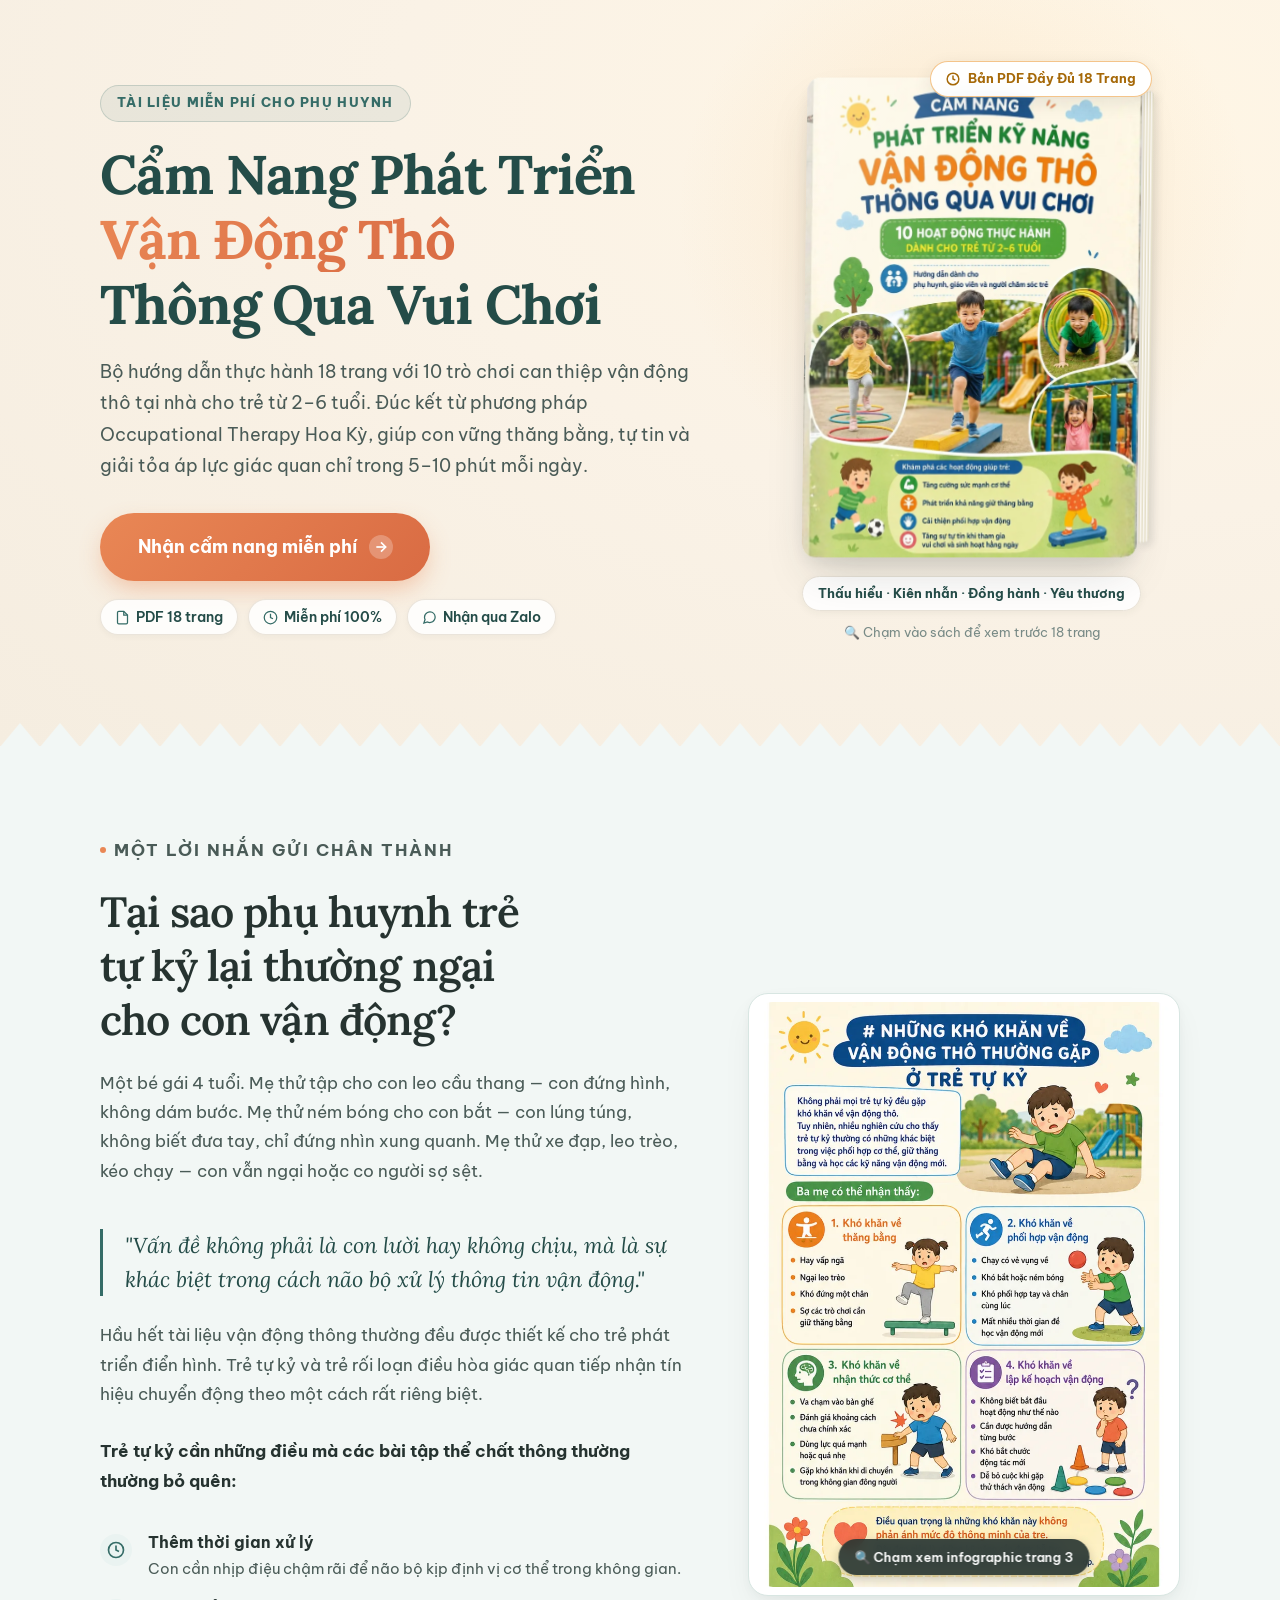
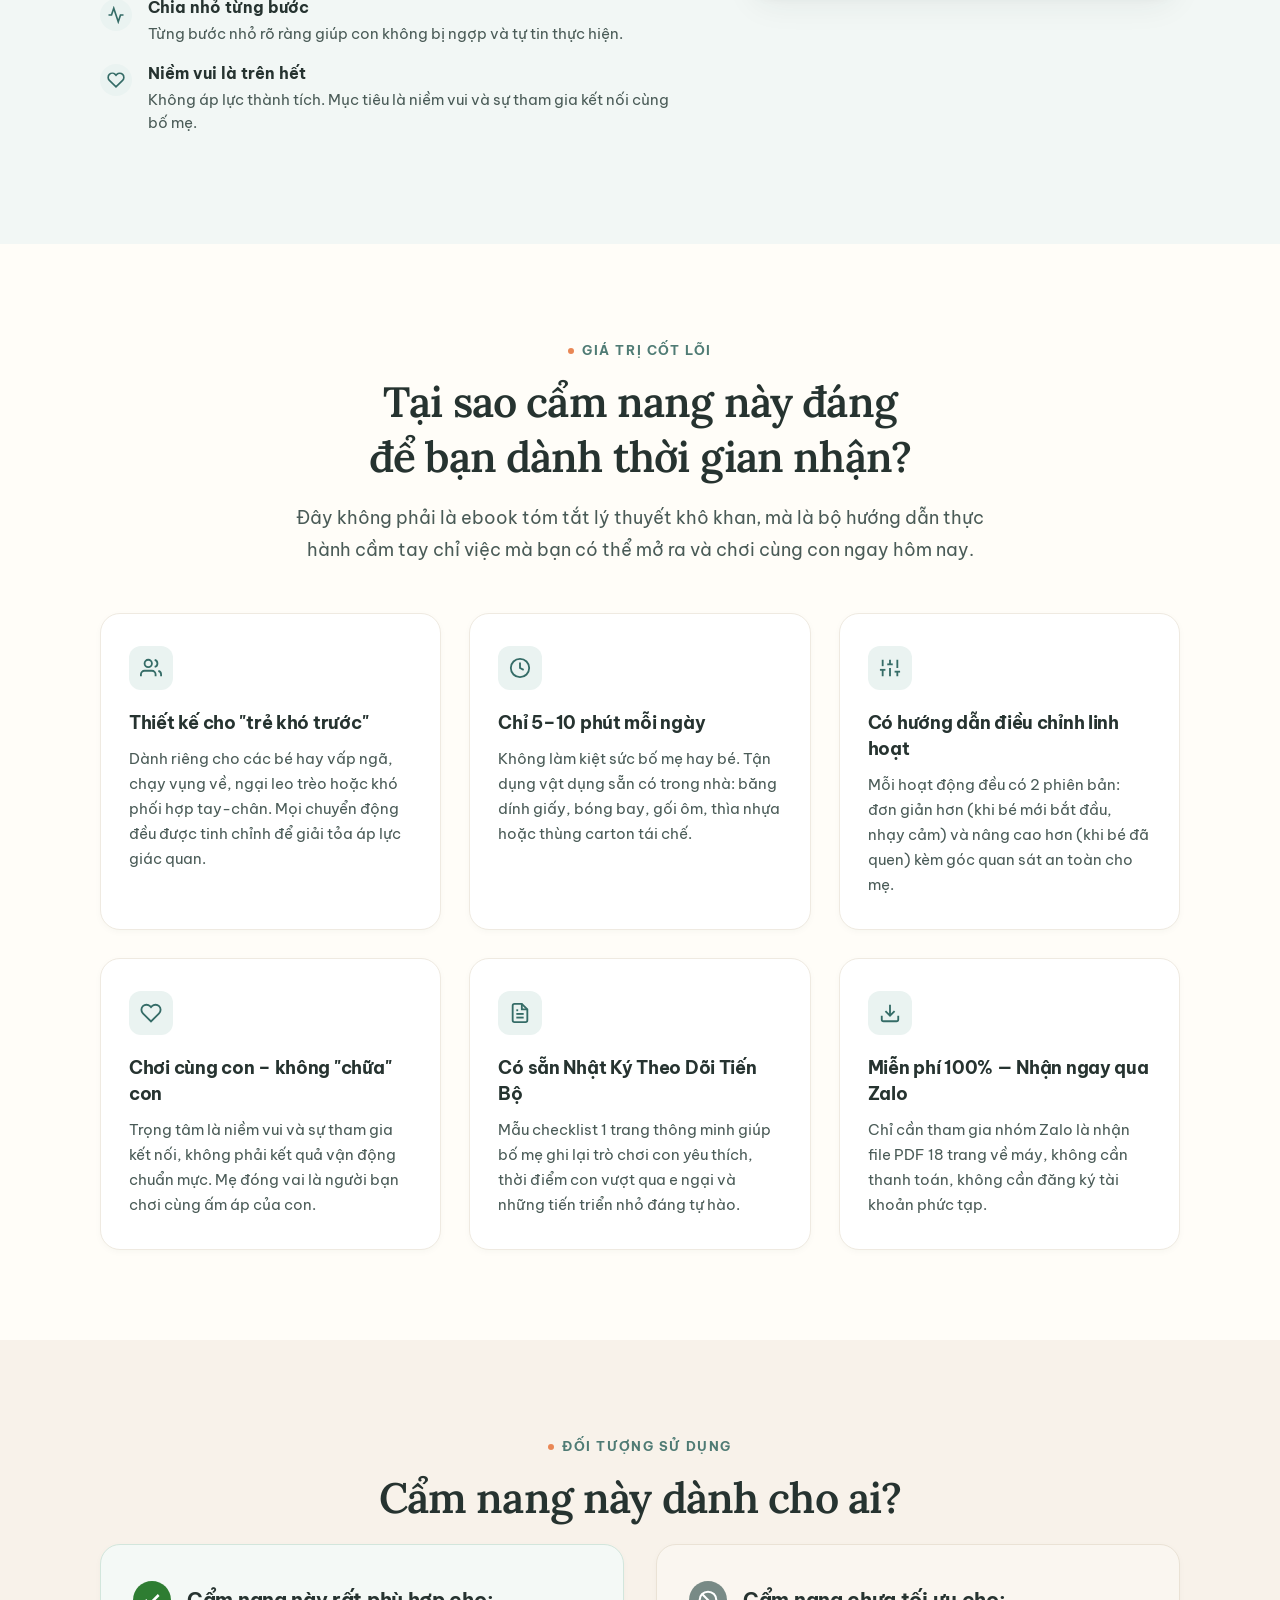
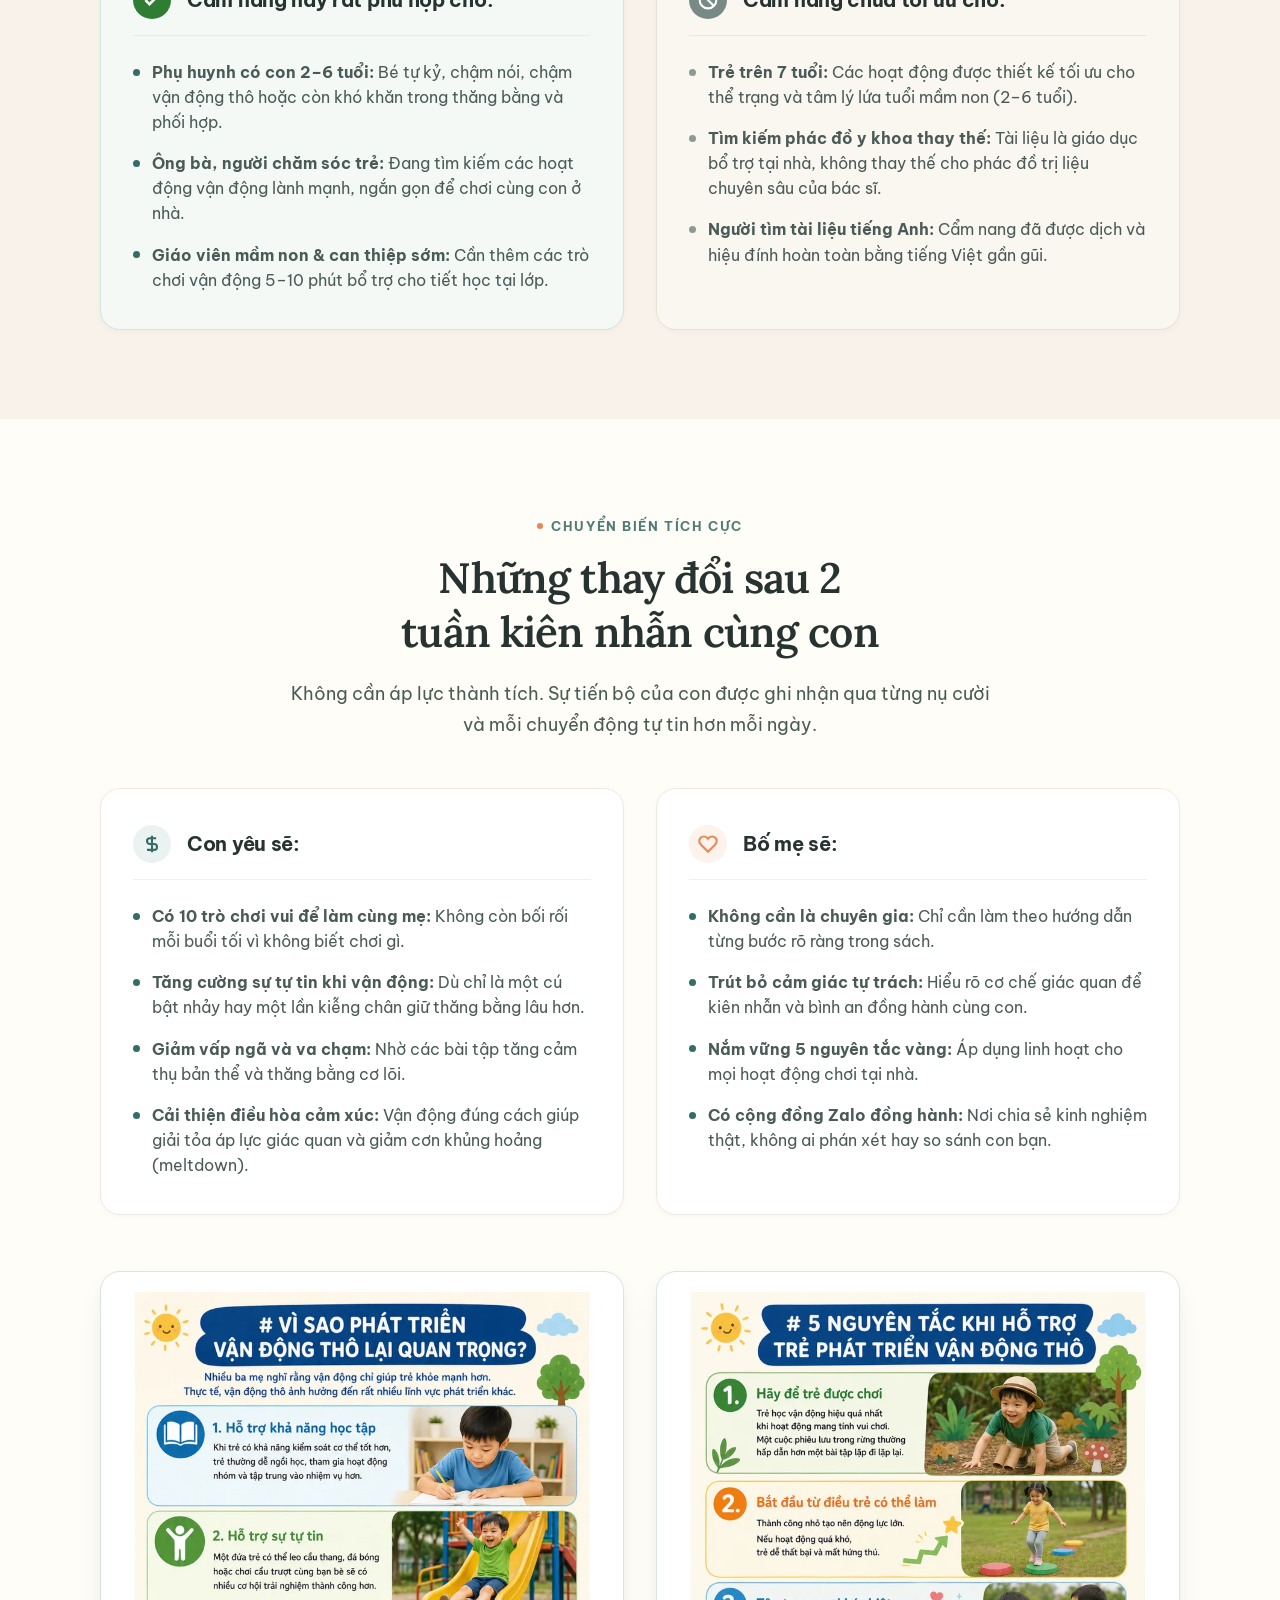
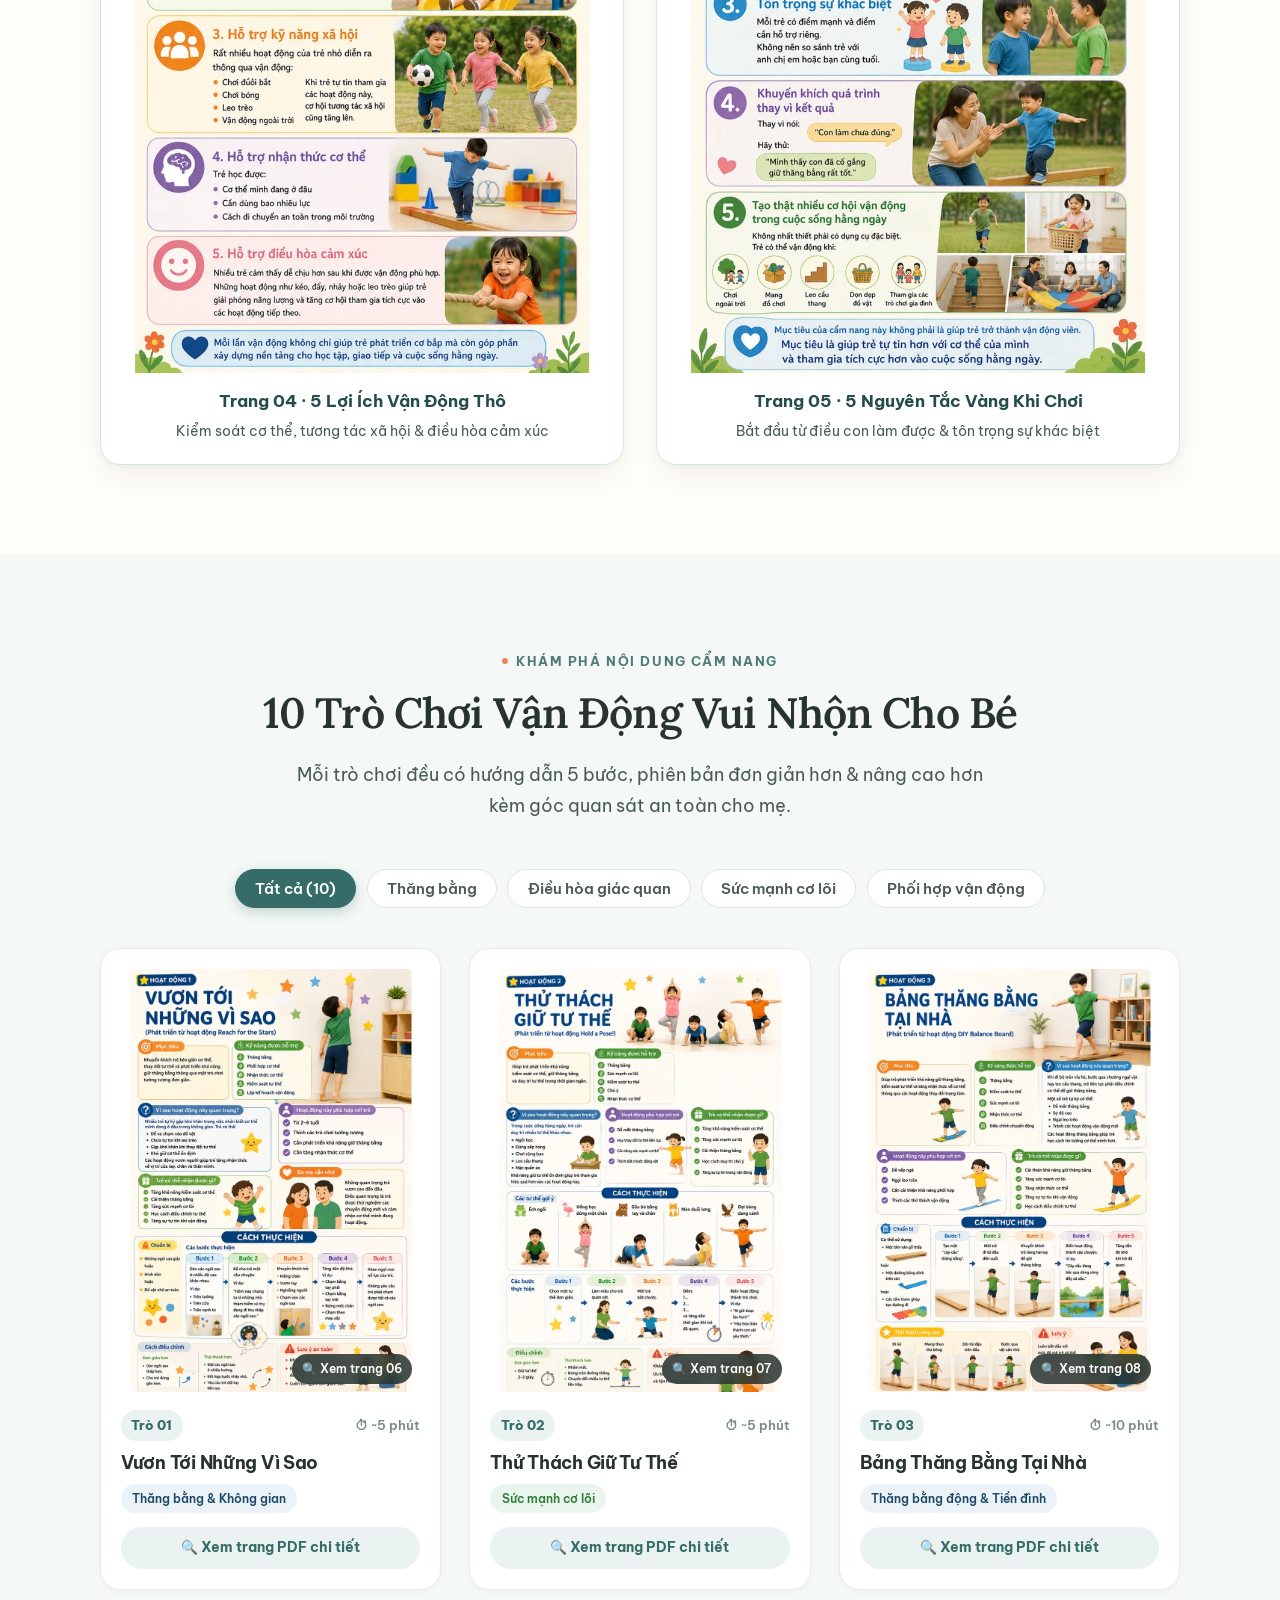
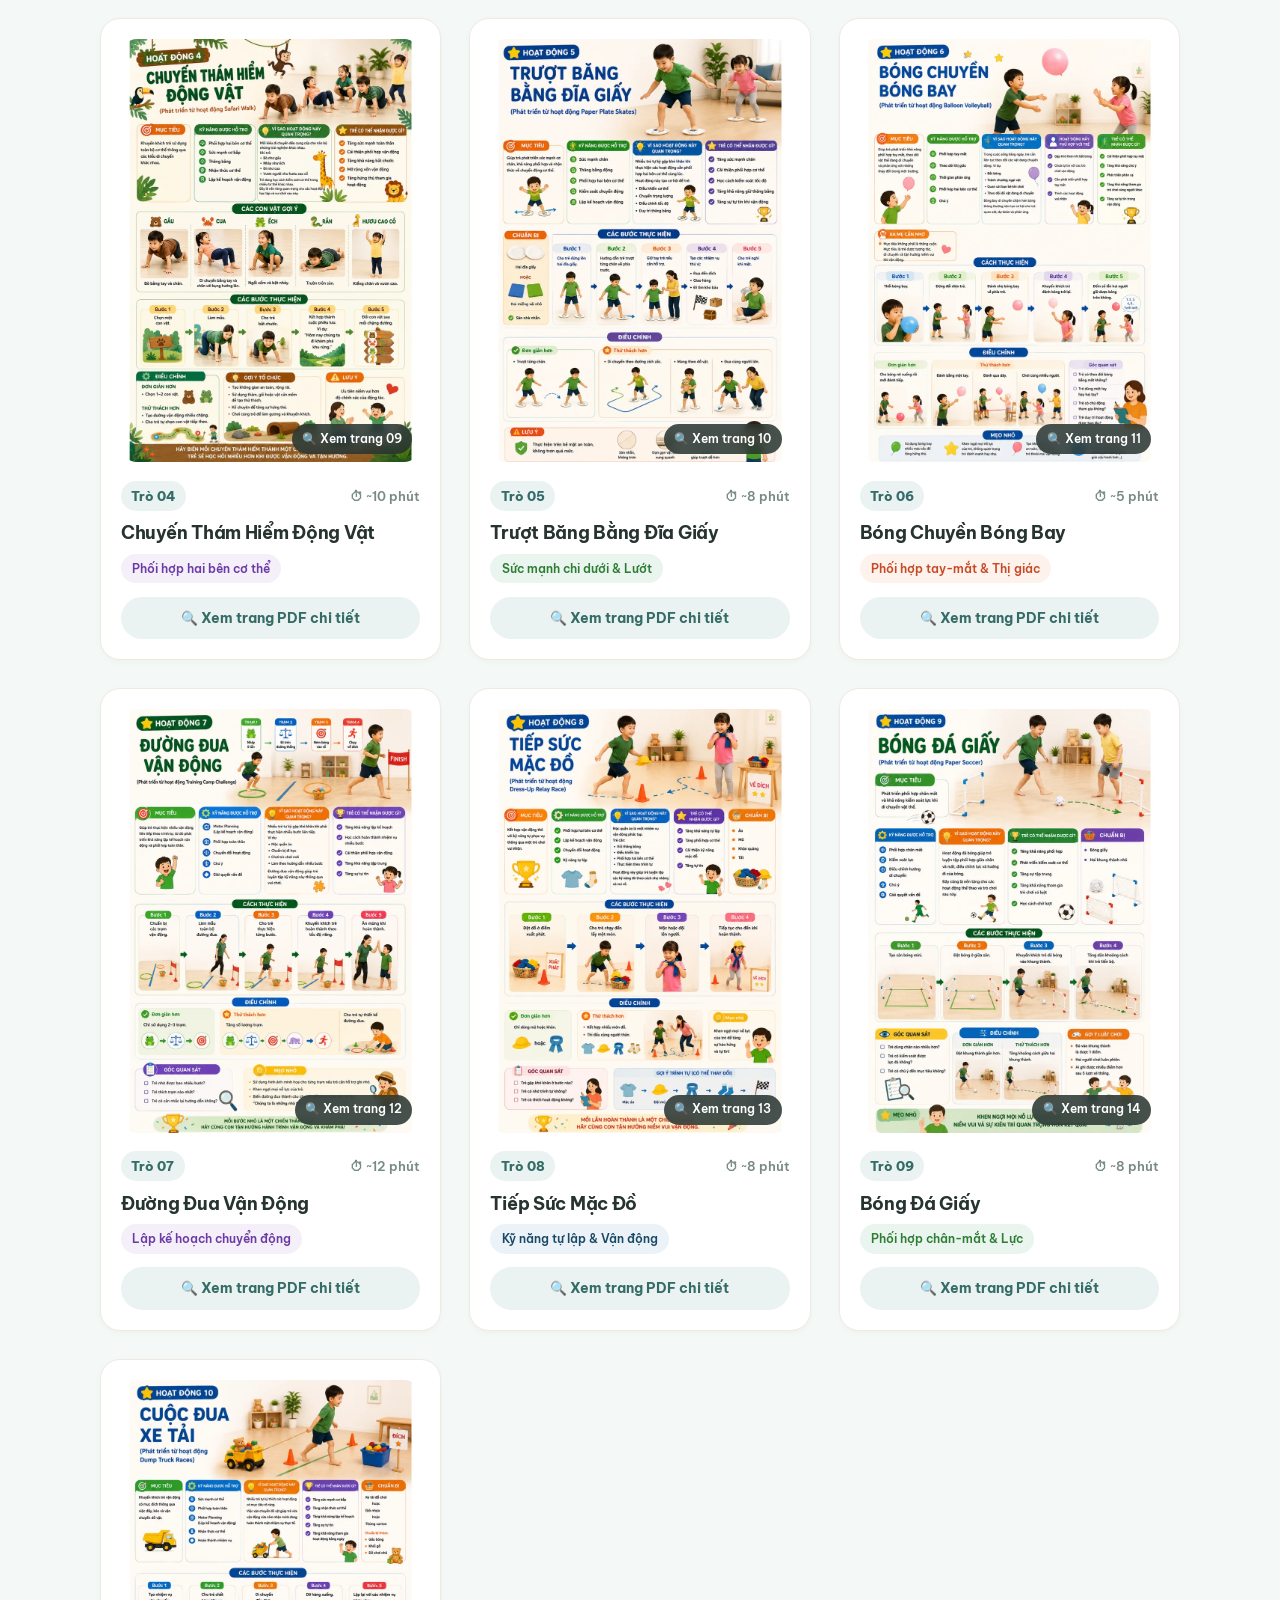
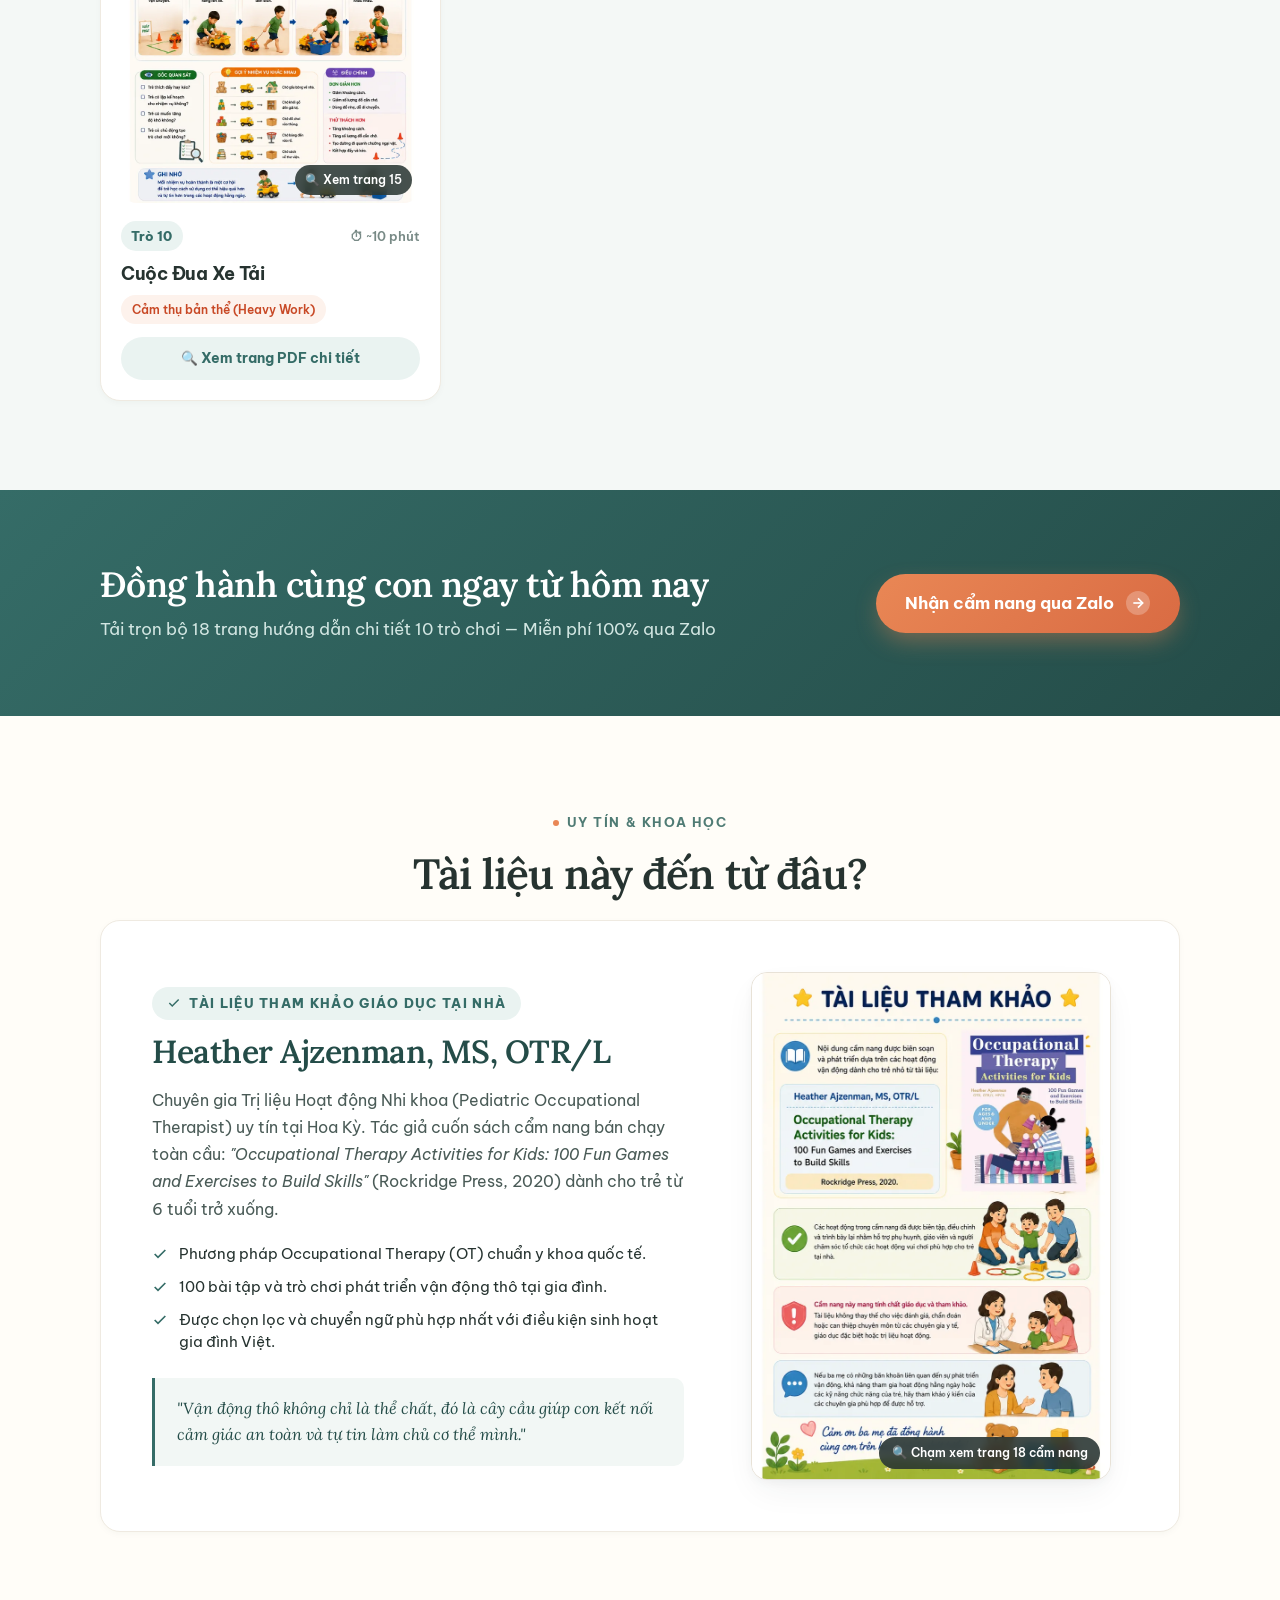
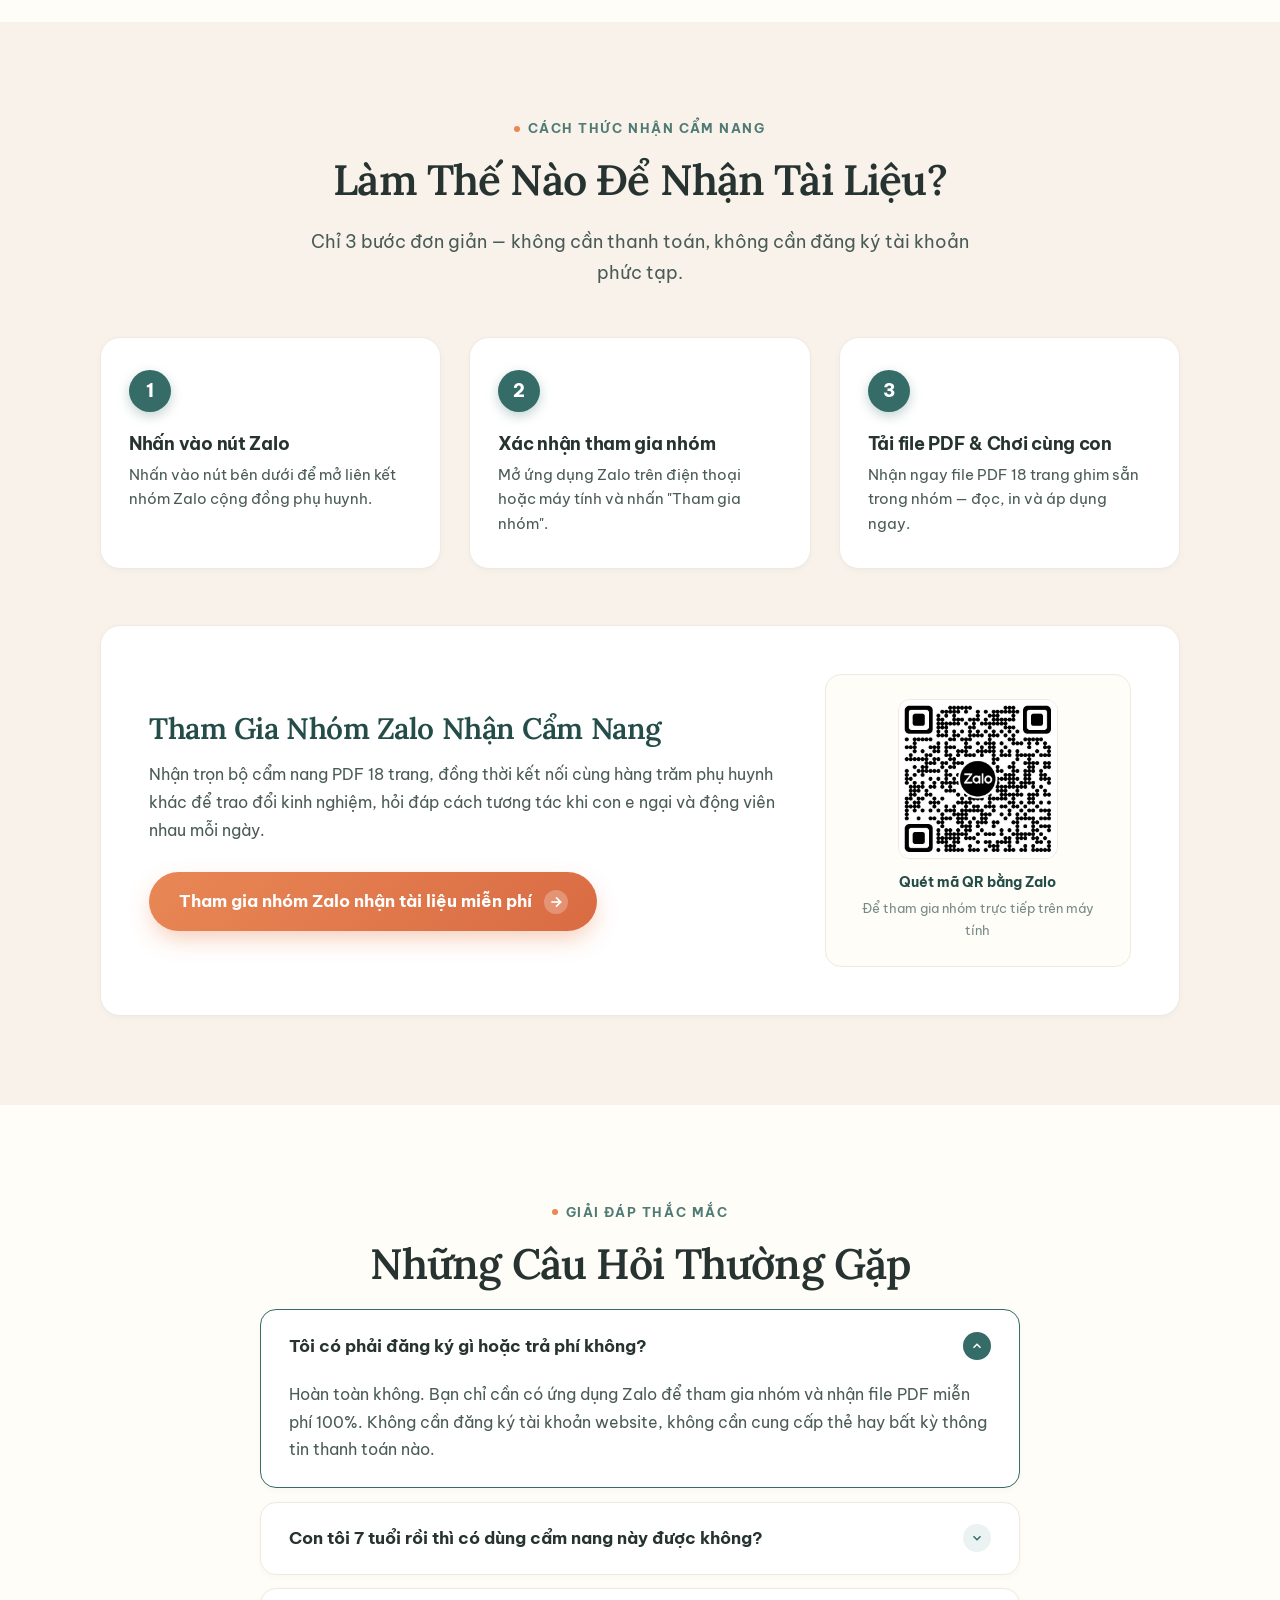
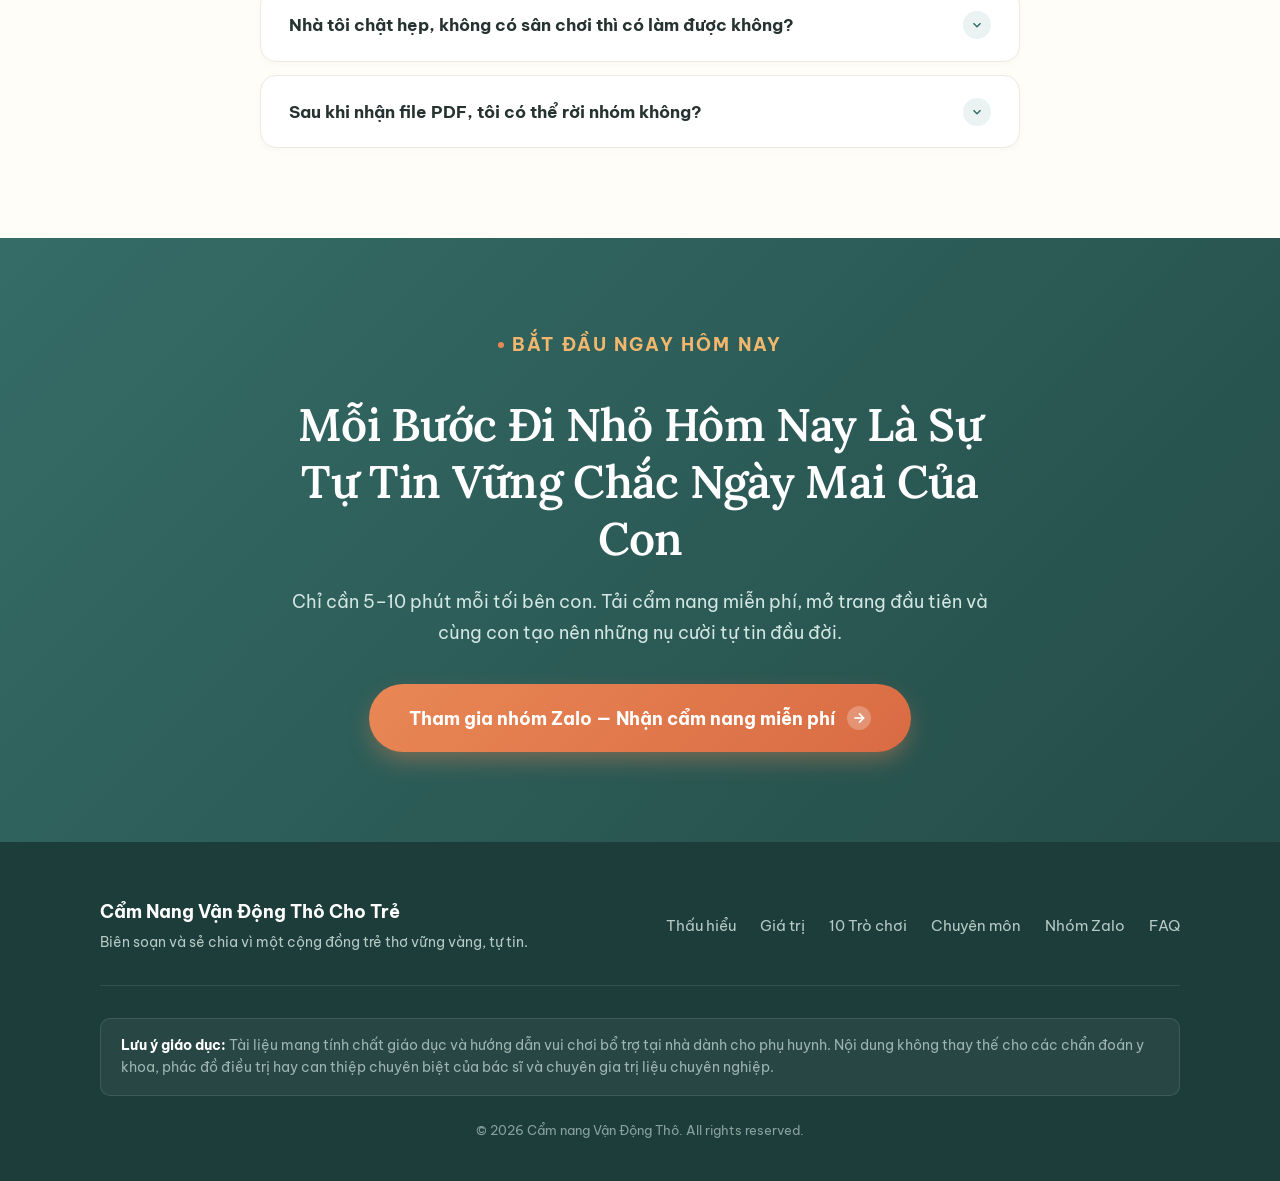
==== commit a2e35230: "feat(design): elevate editorial storytelling layout, reduce card-heaviness and refine mobile UX rhyt" ====
--- a/index.html
+++ b/index.html
@@ -8,7 +8,7 @@
   <link rel="preconnect" href="https://fonts.googleapis.com">
   <link rel="preconnect" href="https://fonts.gstatic.com" crossorigin>
   <link href="https://fonts.googleapis.com/css2?family=Lora:ital,wght@0,500;0,600;0,700;1,500;1,600&family=Be+Vietnam+Pro:ital,wght@0,400;0,500;0,600;0,700;0,800;1,400;1,500&display=swap" rel="stylesheet">
-  <link rel="stylesheet" href="style.css?v=8">
+  <link rel="stylesheet" href="style.css?v=9">
   <link rel="canonical" href="https://zalo.me/g/urf9rsgbp4qki5gvxbya">
 </head>
 <body>
@@ -94,72 +94,69 @@
   </section>
 
   <!-- =========================================================================
-       SECTION 2: EMPATHY / BỨC THƯ TÂM TÌNH (NỀN MINT/SAGE #F2F7F5)
+       SECTION 2: EMPATHY / LỜI NHẮN (NỀN MINT/SAGE #F2F7F5 - EDITORIAL LAYOUT)
        ========================================================================= -->
   <section class="empathy-section" id="empathy" aria-labelledby="empathy-heading">
     <div class="wrap">
-      <div class="empathy-grid">
+      <div class="empathy-editorial-grid">
         
-        <div class="letter-card">
+        <!-- Cột Trái: Trình bày dạng câu chuyện Editorial không bị đóng khung bí bách -->
+        <div class="empathy-story">
           <p class="section-eyebrow">Một lời nhắn gửi chân thành</p>
-          <h2 id="empathy-heading" class="letter-title">
+          <h2 id="empathy-heading" class="section-title" style="margin-bottom: 1.25rem;">
             Tại sao phụ huynh trẻ tự kỷ lại thường ngại cho con vận động?
           </h2>
 
-          <div class="letter-body">
-            <p>
-              Một bé gái 4 tuổi. Mẹ thử tập cho con leo cầu thang — con đứng hình, không dám bước. Mẹ thử ném bóng cho con bắt — con lúng túng, không biết đưa tay, chỉ đứng nhìn xung quanh. Mẹ thử xe đạp, leo trèo, kéo chạy — con vẫn ngại hoặc co người sợ sệt.
-            </p>
-
-            <div class="quote-highlight">
-              "Vấn đề không phải là con lười hay không chịu, mà là sự khác biệt trong cách não bộ xử lý thông tin vận động."
-            </div>
-
-            <p>
-              Hầu hết tài liệu vận động thông thường đều được thiết kế cho trẻ phát triển điển hình. Trẻ tự kỷ và trẻ rối loạn điều hòa giác quan tiếp nhận tín hiệu chuyển động theo một cách rất riêng biệt và cần sự hỗ trợ phù hợp.
-            </p>
-
-            <p><strong>Trẻ tự kỷ cần những điều mà các bài tập thể chất thông thường thường bỏ quên:</strong></p>
-
-            <div class="need-pills">
-              <div class="need-pill">
-                <div class="need-icon" aria-hidden="true">
-                  <svg width="20" height="20" viewBox="0 0 24 24" fill="none" stroke="currentColor" stroke-width="2.2"><circle cx="12" cy="12" r="10"></circle><polyline points="12 6 12 12 16 14"></polyline></svg>
-                </div>
-                <div class="need-text">
-                  <h4>Thêm thời gian xử lý</h4>
-                  <p>Con cần nhịp điệu chậm rãi để não bộ kịp định vị cơ thể trong không gian.</p>
-                </div>
+          <p>
+            Một bé gái 4 tuổi. Mẹ thử tập cho con leo cầu thang — con đứng hình, không dám bước. Mẹ thử ném bóng cho con bắt — con lúng túng, không biết đưa tay, chỉ đứng nhìn xung quanh. Mẹ thử xe đạp, leo trèo, kéo chạy — con vẫn ngại hoặc co người sợ sệt.
+          </p>
+
+          <div class="editorial-pullquote">
+            "Vấn đề không phải là con lười hay không chịu, mà là sự khác biệt trong cách não bộ xử lý thông tin vận động."
+          </div>
+
+          <p>
+            Hầu hết tài liệu vận động thông thường đều được thiết kế cho trẻ phát triển điển hình. Trẻ tự kỷ và trẻ rối loạn điều hòa giác quan tiếp nhận tín hiệu chuyển động theo một cách rất riêng biệt.
+          </p>
+
+          <p style="font-weight: 700; color: var(--color-ink); margin-top: 0.5rem;">
+            Trẻ tự kỷ cần những điều mà các bài tập thể chất thông thường thường bỏ quên:
+          </p>
+
+          <div class="need-list-clean">
+            <div class="need-item-clean">
+              <div class="need-dot-icon" aria-hidden="true">
+                <svg width="18" height="18" viewBox="0 0 24 24" fill="none" stroke="currentColor" stroke-width="2.2"><circle cx="12" cy="12" r="10"></circle><polyline points="12 6 12 12 16 14"></polyline></svg>
               </div>
-
-              <div class="need-pill">
-                <div class="need-icon" aria-hidden="true">
-                  <svg width="20" height="20" viewBox="0 0 24 24" fill="none" stroke="currentColor" stroke-width="2.2"><polyline points="22 12 18 12 15 21 9 3 6 12 2 12"></polyline></svg>
-                </div>
-                <div class="need-text">
-                  <h4>Chia nhỏ từng bước</h4>
-                  <p>Từng bước nhỏ rõ ràng giúp con không bị ngợp và tự tin thực hiện.</p>
-                </div>
+              <div class="need-content">
+                <h4>Thêm thời gian xử lý</h4>
+                <p>Con cần nhịp điệu chậm rãi để não bộ kịp định vị cơ thể trong không gian.</p>
               </div>
-
-              <div class="need-pill">
-                <div class="need-icon" aria-hidden="true">
-                  <svg width="20" height="20" viewBox="0 0 24 24" fill="none" stroke="currentColor" stroke-width="2.2"><path d="M20.84 4.61a5.5 5.5 0 0 0-7.78 0L12 5.67l-1.06-1.06a5.5 5.5 0 0 0-7.78 7.78l1.06 1.06L12 21.23l7.78-7.78 1.06-1.06a5.5 5.5 0 0 0 0-7.78z"></path></svg>
-                </div>
-                <div class="need-text">
-                  <h4>Niềm vui là trên hết</h4>
-                  <p>Không áp lực thành tích. Mục tiêu là niềm vui và sự tham gia cùng bố mẹ.</p>
-                </div>
+            </div>
+
+            <div class="need-item-clean">
+              <div class="need-dot-icon" aria-hidden="true">
+                <svg width="18" height="18" viewBox="0 0 24 24" fill="none" stroke="currentColor" stroke-width="2.2"><polyline points="22 12 18 12 15 21 9 3 6 12 2 12"></polyline></svg>
               </div>
-            </div>
-
-            <p style="margin-top: 1rem;">
-              Hiểu được điều này, chúng mình đã tổng hợp và biên soạn 10 hoạt động vận động thô thành <strong>cẩm nang thực chiến, miễn phí</strong> — để mỗi phụ huynh có thể đồng hành cùng con tại nhà mà không cần đoán mò hay chờ đợi chuyên gia.
-            </p>
-          </div>
-        </div>
-
-        <!-- Right: Real Infographic Page 3 -->
+              <div class="need-content">
+                <h4>Chia nhỏ từng bước</h4>
+                <p>Từng bước nhỏ rõ ràng giúp con không bị ngợp và tự tin thực hiện.</p>
+              </div>
+            </div>
+
+            <div class="need-item-clean">
+              <div class="need-dot-icon" aria-hidden="true">
+                <svg width="18" height="18" viewBox="0 0 24 24" fill="none" stroke="currentColor" stroke-width="2.2"><path d="M20.84 4.61a5.5 5.5 0 0 0-7.78 0L12 5.67l-1.06-1.06a5.5 5.5 0 0 0-7.78 7.78l1.06 1.06L12 21.23l7.78-7.78 1.06-1.06a5.5 5.5 0 0 0 0-7.78z"></path></svg>
+              </div>
+              <div class="need-content">
+                <h4>Niềm vui là trên hết</h4>
+                <p>Không áp lực thành tích. Mục tiêu là niềm vui và sự tham gia kết nối cùng bố mẹ.</p>
+              </div>
+            </div>
+          </div>
+        </div>
+
+        <!-- Cột Phải: Infographic Trang 3 như một điểm nghỉ thị giác (Visual Break) -->
         <div class="infographic-wrapper">
           <div class="infographic-card" onclick="openLightbox(2)" role="region" aria-label="Infographic những khó khăn về vận động thô ở trẻ tự kỷ" title="Chạm để phóng to xem chi tiết">
             <img src="assets/pages/page_3.webp" alt="Trang 3 cẩm nang: 4 khó khăn về vận động thô thường gặp ở trẻ tự kỷ" class="infographic-img" width="500" height="707" loading="lazy">
@@ -185,7 +182,7 @@
       <div class="usp-grid">
         <article class="usp-card">
           <div class="usp-icon-wrap" aria-hidden="true">
-            <svg width="24" height="24" viewBox="0 0 24 24" fill="none" stroke="currentColor" stroke-width="2"><path d="M17 21v-2a4 4 0 0 0-4-4H5a4 4 0 0 0-4 4v2"></path><circle cx="9" cy="7" r="4"></circle><path d="M23 21v-2a4 4 0 0 0-3-3.87"></path><path d="M16 3.13a4 4 0 0 1 0 7.75"></path></svg>
+            <svg width="22" height="22" viewBox="0 0 24 24" fill="none" stroke="currentColor" stroke-width="2"><path d="M17 21v-2a4 4 0 0 0-4-4H5a4 4 0 0 0-4 4v2"></path><circle cx="9" cy="7" r="4"></circle><path d="M23 21v-2a4 4 0 0 0-3-3.87"></path><path d="M16 3.13a4 4 0 0 1 0 7.75"></path></svg>
           </div>
           <h3>Thiết kế cho "trẻ khó trước"</h3>
           <p>Dành riêng cho các bé hay vấp ngã, chạy vụng về, ngại leo trèo hoặc khó phối hợp tay-chân. Mọi chuyển động đều được tinh chỉnh để giải tỏa áp lực giác quan.</p>
@@ -193,7 +190,7 @@
 
         <article class="usp-card">
           <div class="usp-icon-wrap" aria-hidden="true">
-            <svg width="24" height="24" viewBox="0 0 24 24" fill="none" stroke="currentColor" stroke-width="2"><circle cx="12" cy="12" r="10"></circle><polyline points="12 6 12 12 16 14"></polyline></svg>
+            <svg width="22" height="22" viewBox="0 0 24 24" fill="none" stroke="currentColor" stroke-width="2"><circle cx="12" cy="12" r="10"></circle><polyline points="12 6 12 12 16 14"></polyline></svg>
           </div>
           <h3>Chỉ 5–10 phút mỗi ngày</h3>
           <p>Không làm kiệt sức bố mẹ hay bé. Tận dụng vật dụng sẵn có trong nhà: băng dính giấy, bóng bay, gối ôm, thìa nhựa hoặc thùng carton tái chế.</p>
@@ -201,7 +198,7 @@
 
         <article class="usp-card">
           <div class="usp-icon-wrap" aria-hidden="true">
-            <svg width="24" height="24" viewBox="0 0 24 24" fill="none" stroke="currentColor" stroke-width="2"><line x1="4" y1="21" x2="4" y2="14"></line><line x1="4" y1="10" x2="4" y2="3"></line><line x1="12" y1="21" x2="12" y2="12"></line><line x1="12" y1="8" x2="12" y2="3"></line><line x1="20" y1="21" x2="20" y2="16"></line><line x1="20" y1="12" x2="20" y2="3"></line><line x1="1" y1="14" x2="7" y2="14"></line><line x1="9" y1="8" x2="15" y2="8"></line><line x1="17" y1="16" x2="23" y2="16"></line></svg>
+            <svg width="22" height="22" viewBox="0 0 24 24" fill="none" stroke="currentColor" stroke-width="2"><line x1="4" y1="21" x2="4" y2="14"></line><line x1="4" y1="10" x2="4" y2="3"></line><line x1="12" y1="21" x2="12" y2="12"></line><line x1="12" y1="8" x2="12" y2="3"></line><line x1="20" y1="21" x2="20" y2="16"></line><line x1="20" y1="12" x2="20" y2="3"></line><line x1="1" y1="14" x2="7" y2="14"></line><line x1="9" y1="8" x2="15" y2="8"></line><line x1="17" y1="16" x2="23" y2="16"></line></svg>
           </div>
           <h3>Có hướng dẫn điều chỉnh linh hoạt</h3>
           <p>Mỗi hoạt động đều có 2 phiên bản: đơn giản hơn (khi bé mới bắt đầu, nhạy cảm) và nâng cao hơn (khi bé đã quen) kèm góc quan sát an toàn cho mẹ.</p>
@@ -209,7 +206,7 @@
 
         <article class="usp-card">
           <div class="usp-icon-wrap" aria-hidden="true">
-            <svg width="24" height="24" viewBox="0 0 24 24" fill="none" stroke="currentColor" stroke-width="2"><path d="M20.84 4.61a5.5 5.5 0 0 0-7.78 0L12 5.67l-1.06-1.06a5.5 5.5 0 0 0-7.78 7.78l1.06 1.06L12 21.23l7.78-7.78 1.06-1.06a5.5 5.5 0 0 0 0-7.78z"></path></svg>
+            <svg width="22" height="22" viewBox="0 0 24 24" fill="none" stroke="currentColor" stroke-width="2"><path d="M20.84 4.61a5.5 5.5 0 0 0-7.78 0L12 5.67l-1.06-1.06a5.5 5.5 0 0 0-7.78 7.78l1.06 1.06L12 21.23l7.78-7.78 1.06-1.06a5.5 5.5 0 0 0 0-7.78z"></path></svg>
           </div>
           <h3>Chơi cùng con – không "chữa" con</h3>
           <p>Trọng tâm là niềm vui và sự tham gia kết nối, không phải kết quả vận động chuẩn mực. Mẹ đóng vai là người bạn chơi cùng ấm áp của con.</p>
@@ -217,7 +214,7 @@
 
         <article class="usp-card">
           <div class="usp-icon-wrap" aria-hidden="true">
-            <svg width="24" height="24" viewBox="0 0 24 24" fill="none" stroke="currentColor" stroke-width="2"><path d="M14 2H6a2 2 0 0 0-2 2v16a2 2 0 0 0 2 2h12a2 2 0 0 0 2-2V8z"></path><polyline points="14 2 14 8 20 8"></polyline><line x1="16" y1="13" x2="8" y2="13"></line><line x1="16" y1="17" x2="8" y2="17"></line><polyline points="10 9 9 9 8 9"></polyline></svg>
+            <svg width="22" height="22" viewBox="0 0 24 24" fill="none" stroke="currentColor" stroke-width="2"><path d="M14 2H6a2 2 0 0 0-2 2v16a2 2 0 0 0 2 2h12a2 2 0 0 0 2-2V8z"></path><polyline points="14 2 14 8 20 8"></polyline><line x1="16" y1="13" x2="8" y2="13"></line><line x1="16" y1="17" x2="8" y2="17"></line><polyline points="10 9 9 9 8 9"></polyline></svg>
           </div>
           <h3>Có sẵn Nhật Ký Theo Dõi Tiến Bộ</h3>
           <p>Mẫu checklist 1 trang thông minh giúp bố mẹ ghi lại trò chơi con yêu thích, thời điểm con vượt qua e ngại và những tiến triển nhỏ đáng tự hào.</p>
@@ -225,7 +222,7 @@
 
         <article class="usp-card">
           <div class="usp-icon-wrap" aria-hidden="true">
-            <svg width="24" height="24" viewBox="0 0 24 24" fill="none" stroke="currentColor" stroke-width="2"><path d="M21 15v4a2 2 0 0 1-2 2H5a2 2 0 0 1-2-2v-4"></path><polyline points="7 10 12 15 17 10"></polyline><line x1="12" y1="15" x2="12" y2="3"></line></svg>
+            <svg width="22" height="22" viewBox="0 0 24 24" fill="none" stroke="currentColor" stroke-width="2"><path d="M21 15v4a2 2 0 0 1-2 2H5a2 2 0 0 1-2-2v-4"></path><polyline points="7 10 12 15 17 10"></polyline><line x1="12" y1="15" x2="12" y2="3"></line></svg>
           </div>
           <h3>Miễn phí 100% — Nhận ngay qua Zalo</h3>
           <p>Chỉ cần tham gia nhóm Zalo là nhận file PDF 18 trang về máy, không cần thanh toán, không cần đăng ký tài khoản phức tạp.</p>
@@ -245,12 +242,13 @@
       </div>
 
       <div class="who-grid">
+        <!-- Panel 1: Phù hợp (Nền xanh nhạt dịu) -->
         <div class="who-card who-card-for">
           <div class="who-header">
             <div class="who-icon" aria-hidden="true">
               <svg width="20" height="20" viewBox="0 0 24 24" fill="none" stroke="currentColor" stroke-width="3"><polyline points="20 6 9 17 4 12"></polyline></svg>
             </div>
-            <h3>Cẩm nang này dành cho:</h3>
+            <h3>Cẩm nang này rất phù hợp cho:</h3>
           </div>
           <ul class="who-list">
             <li>
@@ -268,12 +266,13 @@
           </ul>
         </div>
 
+        <!-- Panel 2: Chưa phù hợp (Nền beige ấm / xám ấm nhẹ nhàng - không dùng đỏ gắt) -->
         <div class="who-card who-card-not">
           <div class="who-header">
             <div class="who-icon" aria-hidden="true">
-              <svg width="20" height="20" viewBox="0 0 24 24" fill="none" stroke="currentColor" stroke-width="3"><line x1="18" y1="6" x2="6" y2="18"></line><line x1="6" y1="6" x2="18" y2="18"></line></svg>
-            </div>
-            <h3>Cẩm nang không dành cho:</h3>
+              <svg width="20" height="20" viewBox="0 0 24 24" fill="none" stroke="currentColor" stroke-width="2.5"><circle cx="12" cy="12" r="10"></circle><line x1="4.93" y1="4.93" x2="19.07" y2="19.07"></line></svg>
+            </div>
+            <h3>Cẩm nang chưa tối ưu cho:</h3>
           </div>
           <ul class="who-list">
             <li>
@@ -282,7 +281,7 @@
             </li>
             <li>
               <span class="bullet-dot"></span>
-              <span><strong>Tìm kiếm vật lý trị liệu chuyên sâu:</strong> Tài liệu là giáo dục bổ trợ tại nhà, không thay thế phác đồ y khoa chuyên sâu.</span>
+              <span><strong>Tìm kiếm phác đồ y khoa thay thế:</strong> Tài liệu là giáo dục bổ trợ tại nhà, không thay thế cho phác đồ trị liệu chuyên sâu của bác sĩ.</span>
             </li>
             <li>
               <span class="bullet-dot"></span>
@@ -306,7 +305,7 @@
       </div>
 
       <div class="who-grid" style="margin-bottom: 3.5rem;">
-        <div class="who-card" style="background: #FFFFFF; border-color: var(--color-border);">
+        <div class="who-card" style="background: #FFFFFF; border: 1px solid var(--color-border-subtle);">
           <div class="who-header">
             <div class="who-icon" style="background: var(--color-primary-soft); color: var(--color-primary);" aria-hidden="true">
               <svg width="20" height="20" viewBox="0 0 24 24" fill="none" stroke="currentColor" stroke-width="2.5"><path d="M12 2v20M17 5H9.5a3.5 3.5 0 0 0 0 7h5a3.5 3.5 0 0 1 0 7H6"/></svg>
@@ -333,7 +332,7 @@
           </ul>
         </div>
 
-        <div class="who-card" style="background: #FFFFFF; border-color: var(--color-border);">
+        <div class="who-card" style="background: #FFFFFF; border: 1px solid var(--color-border-subtle);">
           <div class="who-header">
             <div class="who-icon" style="background: var(--color-accent-soft); color: var(--color-accent);" aria-hidden="true">
               <svg width="20" height="20" viewBox="0 0 24 24" fill="none" stroke="currentColor" stroke-width="2.5"><path d="M20.84 4.61a5.5 5.5 0 0 0-7.78 0L12 5.67l-1.06-1.06a5.5 5.5 0 0 0-7.78 7.78l1.06 1.06L12 21.23l7.78-7.78 1.06-1.06a5.5 5.5 0 0 0 0-7.78z"></path></svg>
@@ -361,7 +360,7 @@
         </div>
       </div>
 
-      <!-- 2 Cards Preview Trang 4 & 5 -->
+      <!-- 2 Cards Preview Trang 4 & 5 (Visual Break) -->
       <div class="who-grid">
         <div class="infographic-card" onclick="openLightbox(3)" title="Chạm phóng to xem trang 4" style="background: #FFFFFF; padding: 1.25rem;">
           <img src="assets/pages/page_4.webp" alt="Trang 4: 5 Lợi ích quan trọng của việc phát triển vận động thô" class="infographic-img" width="500" height="707" loading="lazy">
@@ -701,7 +700,7 @@
 
         <div class="qr-box-wrap">
           <a href="https://zalo.me/g/urf9rsgbp4qki5gvxbya" target="_blank" rel="noopener noreferrer" title="Chạm hoặc quét mã để vào nhóm Zalo">
-            <img src="assets/zalo-qr.webp" alt="Mã QR chính thức tham gia nhóm Zalo Cẩm Nang Vận Động Thô" width="180" height="180" loading="lazy" style="width: 170px; height: 170px; display: block;">
+            <img src="assets/zalo-qr.webp" alt="Mã QR chính thức tham gia nhóm Zalo Cẩm Nang Vận Động Thô" width="170" height="170" loading="lazy" style="width: 160px; height: 160px; display: block;">
           </a>
           <p class="qr-label">Quét mã QR bằng Zalo</p>
           <p class="qr-sublabel">Để tham gia nhóm trực tiếp trên máy tính</p>
@@ -781,7 +780,7 @@
     <div class="wrap final-cta-wrap">
       <p class="section-eyebrow" style="justify-content: center; color: #F2B66D;">Bắt đầu ngay hôm nay</p>
       <h2 id="final-cta-heading">
-        Đừng Đợi Đến Khi Thấy Con Lạc Lõng Mới Bắt Đầu Hành Động
+        Mỗi Bước Đi Nhỏ Hôm Nay Là Sự Tự Tin Vững Chắc Ngày Mai Của Con
       </h2>
       <p>
         Chỉ cần 5–10 phút mỗi tối bên con. Tải cẩm nang miễn phí, mở trang đầu tiên và cùng con tạo nên những nụ cười tự tin đầu đời.
--- a/style.css
+++ b/style.css
@@ -12,7 +12,7 @@
   --font-sans: 'Be Vietnam Pro', -apple-system, BlinkMacSystemFont, 'Segoe UI', Roboto, Helvetica, Arial, sans-serif;
 
   /* Humanist Sunlit & Empathetic Palette */
-  --color-bg-warm: #FFFDF8;       /* Primary Cream White */
+  --color-bg-warm: #FFFDF8;       /* Primary Warm Cream White */
   --color-bg-sand: #F8F2EA;       /* Soft Warm Sand */
   --color-bg-mint: #F2F7F5;       /* Subtle Mint/Sage Wash */
   --color-bg-sage: #F4F8F6;       /* Soft Sage Wash */
@@ -37,10 +37,6 @@
   --color-gold-dark: #A66908;
   --color-gold-soft: #FEF6EB;
 
-  /* Zalo Brand Colors */
-  --color-zalo: #0068FF;
-  --color-zalo-hover: #0054D1;
-
   /* Text & Ink (Charcoal Slate #263330 - Never 100% harsh black) */
   --color-ink: #263330;
   --color-ink-soft: #4A5B57;
@@ -49,7 +45,7 @@
 
   /* Borders & Dividers */
   --color-border: #E8E2D7;
-  --color-border-subtle: #F0ECE3;
+  --color-border-subtle: #EFEAE1;
   --color-border-mint: #D8E6E2;
 
   /* Geometry & Radii */
@@ -71,8 +67,8 @@
   --max-w: 1160px;
   --max-w-narrow: 760px;
   --gutter: clamp(1.25rem, 4vw, 2.5rem);
-  --section-pad: clamp(5rem, 8vw, 7.5rem);
-  --section-pad-mobile: clamp(3rem, 7vw, 4.5rem);
+  --section-pad: clamp(4.5rem, 7vw, 6.5rem);
+  --section-pad-mobile: clamp(3rem, 6vw, 4rem);
 
   /* Transitions */
   --ease-spring: cubic-bezier(0.16, 1, 0.3, 1);
@@ -198,7 +194,7 @@
 }
 
 .section-title {
-  font-size: clamp(1.9rem, 3.8vw, 2.75rem);
+  font-size: clamp(1.85rem, 3.6vw, 2.65rem);
   color: var(--color-ink);
   margin-bottom: 1.15rem;
   letter-spacing: -0.02em;
@@ -206,7 +202,7 @@
 }
 
 .section-lead {
-  font-size: clamp(1.05rem, 1.8vw, 1.18rem);
+  font-size: clamp(1.02rem, 1.6vw, 1.15rem);
   color: var(--color-ink-soft);
   line-height: 1.7;
   max-width: 720px;
@@ -214,7 +210,7 @@
   text-wrap: pretty;
 }
 
-/* Buttons */
+/* Unified Single-Action CTA Button System */
 .btn {
   display: inline-flex;
   align-items: center;
@@ -232,13 +228,13 @@
   transition: all 0.25s var(--ease-smooth);
 }
 
-.btn-primary {
+.btn-primary, .btn-zalo {
   background: linear-gradient(135deg, var(--color-accent) 0%, var(--color-accent-hover) 100%);
   color: #FFFFFF;
   box-shadow: 0 10px 24px -4px rgba(233, 135, 85, 0.45);
 }
 
-.btn-primary:hover {
+.btn-primary:hover, .btn-zalo:hover {
   background: linear-gradient(135deg, #F09464 0%, #CE5E35 100%);
   box-shadow: 0 14px 30px -4px rgba(233, 135, 85, 0.58);
   transform: translateY(-2px);
@@ -254,6 +250,7 @@
   align-items: center;
   justify-content: center;
   transition: transform 0.2s ease;
+  flex-shrink: 0;
 }
 
 .btn:hover .btn-arrow-circle {
@@ -335,7 +332,7 @@
 }
 
 .hero-desc {
-  font-size: clamp(1.05rem, 1.7vw, 1.15rem);
+  font-size: clamp(1.02rem, 1.6vw, 1.12rem);
   line-height: 1.75;
   color: var(--color-ink-soft);
   margin-bottom: 2rem;
@@ -500,114 +497,91 @@
 }
 
 /* ==========================================================================
-   SECTION 2: EMPATHY / BỨC THƯ TÂM TÌNH (NỀN MINT/SAGE #F2F7F5)
+   SECTION 2: EMPATHY / LỜI NHẮN (NỀN MINT/SAGE #F2F7F5 - EDITORIAL LAYOUT)
    ========================================================================== */
 .empathy-section {
   background-color: var(--color-bg-mint);
 }
 
-.empathy-grid {
+.empathy-editorial-grid {
   display: grid;
   grid-template-columns: 1.15fr 0.85fr;
-  gap: clamp(2rem, 4vw, 3.5rem);
-  align-items: start;
-}
-
-.letter-card {
-  background-color: var(--color-surface);
-  border-radius: var(--radius-card);
-  padding: clamp(2rem, 4vw, 3rem);
-  box-shadow: var(--shadow-soft);
-  border: 1px solid var(--color-border-mint);
-}
-
-.letter-title {
-  font-size: clamp(1.6rem, 2.6vw, 2.1rem);
-  line-height: 1.35;
-  margin-bottom: 1.5rem;
-  color: var(--color-primary-dark);
-}
-
-.letter-body {
+  gap: clamp(2.5rem, 5vw, 4rem);
+  align-items: center;
+}
+
+.empathy-story {
+  display: flex;
+  flex-direction: column;
+}
+
+.empathy-story p {
   color: var(--color-ink-soft);
   font-size: 1.05rem;
   line-height: 1.75;
-}
-
-.letter-body p {
   margin-bottom: 1.25rem;
 }
 
-.quote-highlight {
-  background: var(--color-accent-soft);
-  border-left: 4px solid var(--color-accent);
-  padding: 1.15rem 1.4rem;
-  border-radius: 0 var(--radius-sm) var(--radius-sm) 0;
+.editorial-pullquote {
+  font-family: var(--font-serif);
+  font-size: clamp(1.15rem, 1.9vw, 1.35rem);
+  font-style: italic;
+  line-height: 1.55;
+  color: var(--color-primary-dark);
+  border-left: 3px solid var(--color-primary);
+  padding-left: 1.35rem;
   margin-block: 1.5rem;
-  font-weight: 600;
-  color: #B24623;
-  font-size: 1.06rem;
-  line-height: 1.6;
-}
-
-.need-pills {
+}
+
+.need-list-clean {
   display: flex;
   flex-direction: column;
-  gap: 0.85rem;
-  margin-block: 1.25rem;
-}
-
-.need-pill {
+  gap: 1rem;
+  margin-top: 1rem;
+  margin-bottom: 1.25rem;
+}
+
+.need-item-clean {
   display: flex;
   align-items: flex-start;
   gap: 1rem;
-  background: var(--color-bg-warm);
-  padding: 0.95rem 1.2rem;
-  border-radius: var(--radius-md);
-  border: 1px solid var(--color-border-subtle);
-  transition: transform 0.2s ease, border-color 0.2s ease;
-}
-
-.need-pill:hover {
-  transform: translateX(4px);
-  border-color: var(--color-accent-border);
-}
-
-.need-icon {
-  width: 38px;
-  height: 38px;
-  border-radius: 10px;
+}
+
+.need-dot-icon {
+  width: 32px;
+  height: 32px;
+  border-radius: 50%;
   background: var(--color-primary-soft);
   color: var(--color-primary);
   display: flex;
   align-items: center;
   justify-content: center;
   flex-shrink: 0;
-}
-
-.need-text h4 {
+  margin-top: 0.15rem;
+}
+
+.need-content h4 {
   font-size: 1.02rem;
   font-weight: 700;
   color: var(--color-ink);
   margin-bottom: 0.2rem;
 }
 
-.need-text p {
+.need-content p {
   margin: 0 !important;
-  font-size: 0.92rem;
+  font-size: 0.94rem;
   color: var(--color-ink-soft);
-  line-height: 1.5;
+  line-height: 1.55;
 }
 
 .infographic-wrapper {
-  position: sticky;
-  top: 2rem;
+  position: relative;
 }
 
 .infographic-card {
   background-color: var(--color-surface);
   border-radius: var(--radius-card);
-  padding: 0.65rem;
+  padding: 0.5rem;
   box-shadow: var(--shadow-card);
   border: 1px solid var(--color-border-mint);
   display: block;
@@ -663,7 +637,7 @@
   border-radius: var(--radius-card);
   padding: 2rem 1.75rem;
   border: 1px solid var(--color-border-subtle);
-  box-shadow: var(--shadow-soft);
+  box-shadow: var(--shadow-sm);
   display: flex;
   flex-direction: column;
   transition: transform 0.25s ease, box-shadow 0.25s ease, border-color 0.25s ease;
@@ -671,13 +645,13 @@
 
 .usp-card:hover {
   transform: translateY(-4px);
-  box-shadow: var(--shadow-hover);
+  box-shadow: var(--shadow-soft);
   border-color: var(--color-primary-light);
 }
 
 .usp-icon-wrap {
-  width: 48px;
-  height: 48px;
+  width: 44px;
+  height: 44px;
   border-radius: 12px;
   background: var(--color-primary-soft);
   color: var(--color-primary);
@@ -719,20 +693,19 @@
 .who-card {
   border-radius: var(--radius-card);
   padding: 2.25rem 2rem;
-  border: 1px solid var(--color-border);
-  box-shadow: var(--shadow-soft);
+  box-shadow: var(--shadow-sm);
   display: flex;
   flex-direction: column;
 }
 
 .who-card-for {
   background: #F4F9F6;
-  border-color: #D2E6DC;
+  border: 1px solid #D2E6DC;
 }
 
 .who-card-not {
-  background: #FDF6F2;
-  border-color: #F6DFD4;
+  background: #FAF6F0;
+  border: 1px solid #EAE2D5;
 }
 
 .who-header {
@@ -745,8 +718,8 @@
 }
 
 .who-icon {
-  width: 40px;
-  height: 40px;
+  width: 38px;
+  height: 38px;
   border-radius: 50%;
   display: flex;
   align-items: center;
@@ -760,7 +733,7 @@
 }
 
 .who-card-not .who-icon {
-  background: #C84926;
+  background: #788A86;
   color: #fff;
 }
 
@@ -796,7 +769,7 @@
 }
 
 .who-card-not .bullet-dot {
-  background: #C84926;
+  background: #8A9B97;
 }
 
 /* ==========================================================================
@@ -853,7 +826,7 @@
   border-radius: var(--radius-card);
   padding: 1.25rem;
   border: 1px solid var(--color-border-subtle);
-  box-shadow: var(--shadow-soft);
+  box-shadow: var(--shadow-sm);
   display: flex;
   flex-direction: column;
   cursor: pointer;
@@ -862,7 +835,7 @@
 
 .activity-card:hover {
   transform: translateY(-5px);
-  box-shadow: var(--shadow-hover);
+  box-shadow: var(--shadow-soft);
   border-color: var(--color-primary-light);
 }
 
@@ -1006,8 +979,8 @@
   background: var(--color-surface);
   border-radius: var(--radius-card);
   padding: clamp(2rem, 4vw, 3.5rem);
-  border: 1px solid var(--color-border);
-  box-shadow: var(--shadow-card);
+  border: 1px solid var(--color-border-subtle);
+  box-shadow: var(--shadow-sm);
   display: grid;
   grid-template-columns: 1.15fr 0.85fr;
   gap: clamp(2rem, 4vw, 3.5rem);
@@ -1139,8 +1112,8 @@
   background: var(--color-surface);
   border-radius: var(--radius-card);
   padding: 2rem 1.75rem;
-  border: 1px solid var(--color-border);
-  box-shadow: var(--shadow-soft);
+  border: 1px solid var(--color-border-subtle);
+  box-shadow: var(--shadow-sm);
   position: relative;
 }
 
@@ -1178,8 +1151,8 @@
   background: var(--color-surface);
   border-radius: var(--radius-card);
   padding: clamp(2rem, 4vw, 3rem);
-  box-shadow: var(--shadow-card);
-  border: 1px solid var(--color-border);
+  box-shadow: var(--shadow-sm);
+  border: 1px solid var(--color-border-subtle);
   display: grid;
   grid-template-columns: 1.35fr 0.65fr;
   gap: 2.5rem;
@@ -1199,14 +1172,6 @@
   margin-bottom: 1.75rem;
 }
 
-.btn-zalo {
-  background: linear-gradient(135deg, var(--color-accent) 0%, var(--color-accent-hover) 100%);
-  color: #FFFFFF;
-  font-size: 1.12rem;
-  padding: 1.15rem 2.25rem;
-  box-shadow: 0 10px 24px -4px rgba(233, 135, 85, 0.45);
-}
-
 .qr-box-wrap {
   display: flex;
   flex-direction: column;
@@ -1215,12 +1180,12 @@
   background: var(--color-bg-warm);
   border-radius: var(--radius-md);
   padding: 1.5rem;
-  border: 1px solid var(--color-border);
+  border: 1px solid var(--color-border-subtle);
 }
 
 .qr-box-wrap img {
   border-radius: 12px;
-  border: 1px solid var(--color-border);
+  border: 1px solid var(--color-border-subtle);
   margin-bottom: 0.75rem;
 }
 
@@ -1246,13 +1211,13 @@
 .faq-list {
   display: flex;
   flex-direction: column;
-  gap: 1rem;
+  gap: 0.85rem;
 }
 
 .faq-item {
   background: var(--color-surface);
   border-radius: var(--radius-md);
-  border: 1px solid var(--color-border);
+  border: 1px solid var(--color-border-subtle);
   box-shadow: var(--shadow-sm);
   overflow: hidden;
   transition: border-color 0.2s ease, box-shadow 0.2s ease;
@@ -1264,7 +1229,7 @@
 
 .faq-item.active {
   border-color: var(--color-primary);
-  box-shadow: var(--shadow-soft);
+  box-shadow: var(--shadow-sm);
 }
 
 .faq-question {
@@ -1581,6 +1546,10 @@
   .book-mockup-wrap {
     transform: none;
   }
+  .empathy-editorial-grid {
+    grid-template-columns: 1fr;
+    gap: 2rem;
+  }
   .usp-grid {
     grid-template-columns: repeat(2, 1fr);
   }
@@ -1642,37 +1611,10 @@
     font-size: 0.96rem;
     margin-bottom: 1.75rem;
   }
-  .empathy-grid {
-    grid-template-columns: 1fr;
-    gap: 1.5rem;
-  }
-  .infographic-wrapper {
-    position: static;
-  }
-  .letter-card {
-    padding: 1.35rem 1.15rem;
-  }
-  .quote-highlight {
-    font-size: 0.96rem;
-    padding: 0.85rem 1rem;
-  }
-  .need-pills {
-    gap: 0.65rem;
-  }
-  .need-pill {
-    padding: 0.75rem 0.95rem;
-    gap: 0.75rem;
-  }
-  .need-icon {
-    width: 34px;
-    height: 34px;
-    border-radius: 8px;
-  }
-  .need-text h4 {
-    font-size: 0.95rem;
-  }
-  .need-text p {
-    font-size: 0.88rem;
+  .editorial-pullquote {
+    font-size: 1.05rem;
+    padding-left: 1rem;
+    margin-block: 1.15rem;
   }
   .usp-grid {
     grid-template-columns: 1fr;
